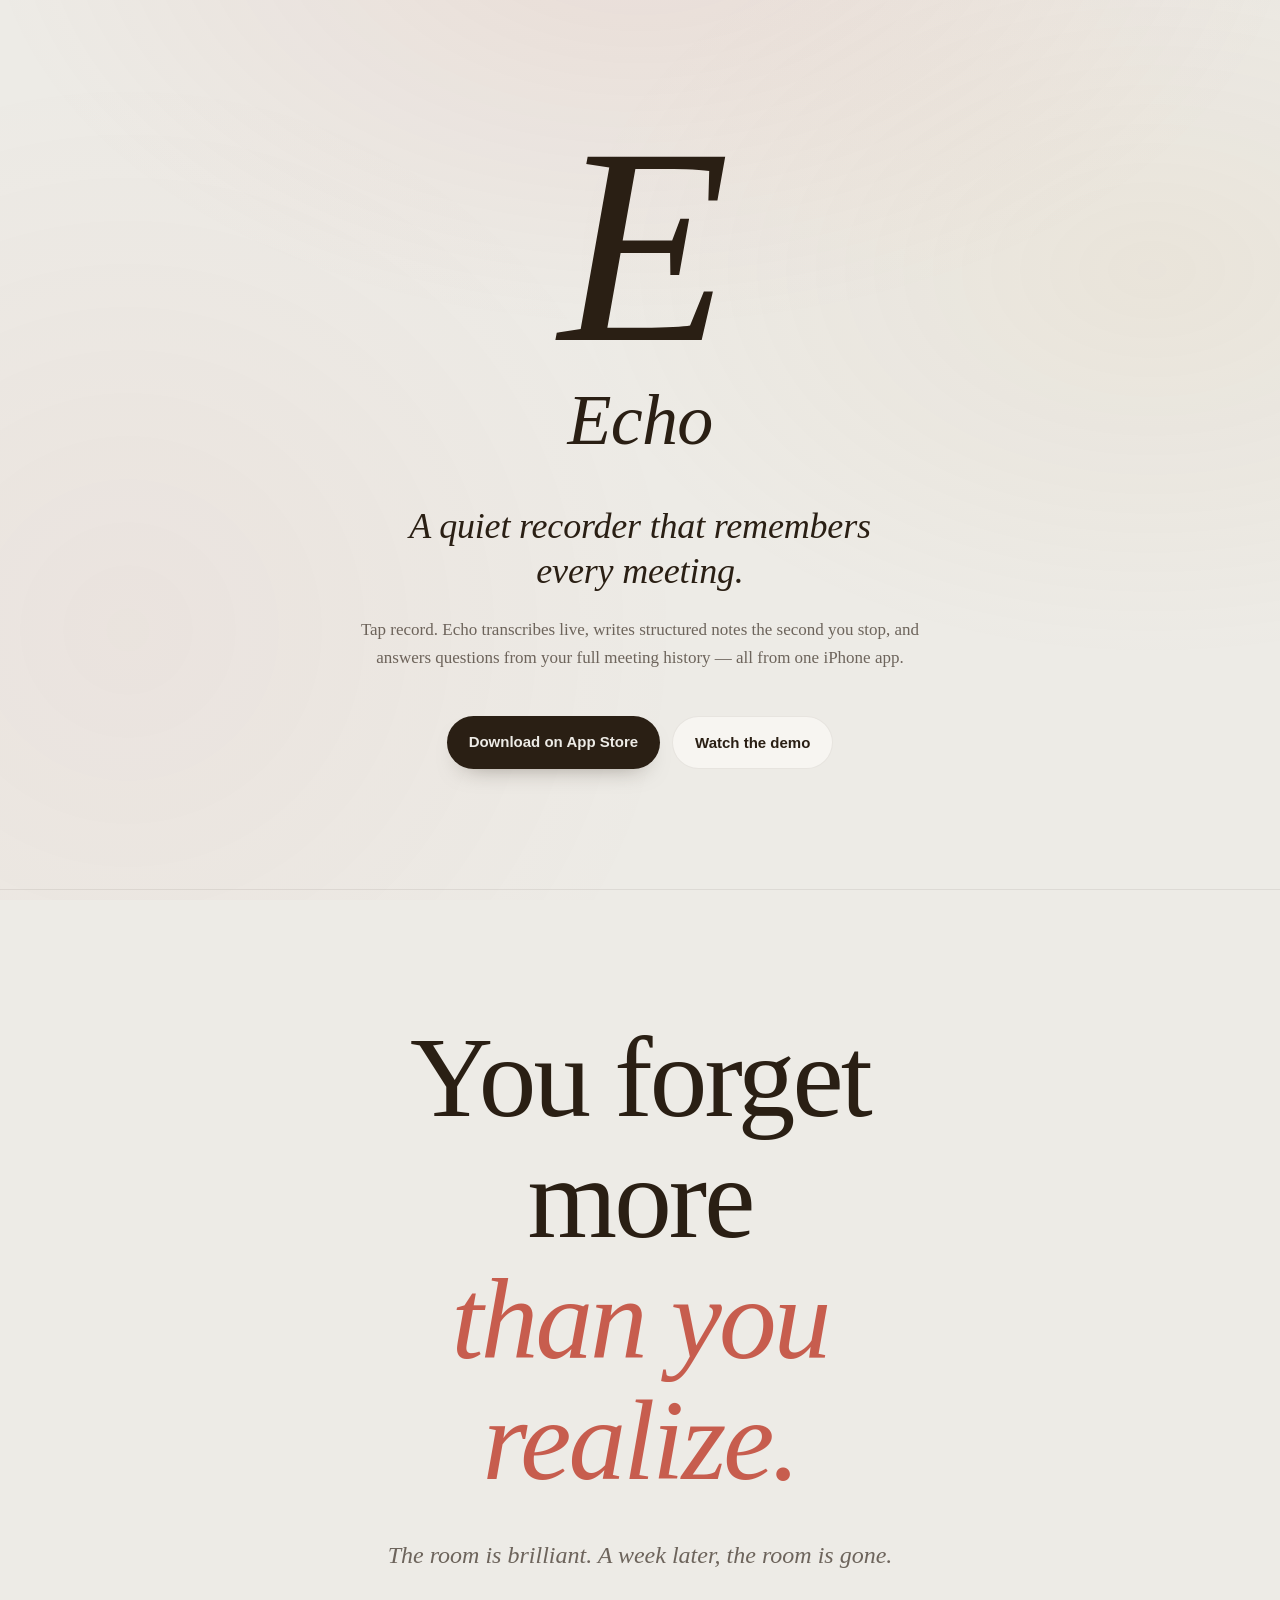
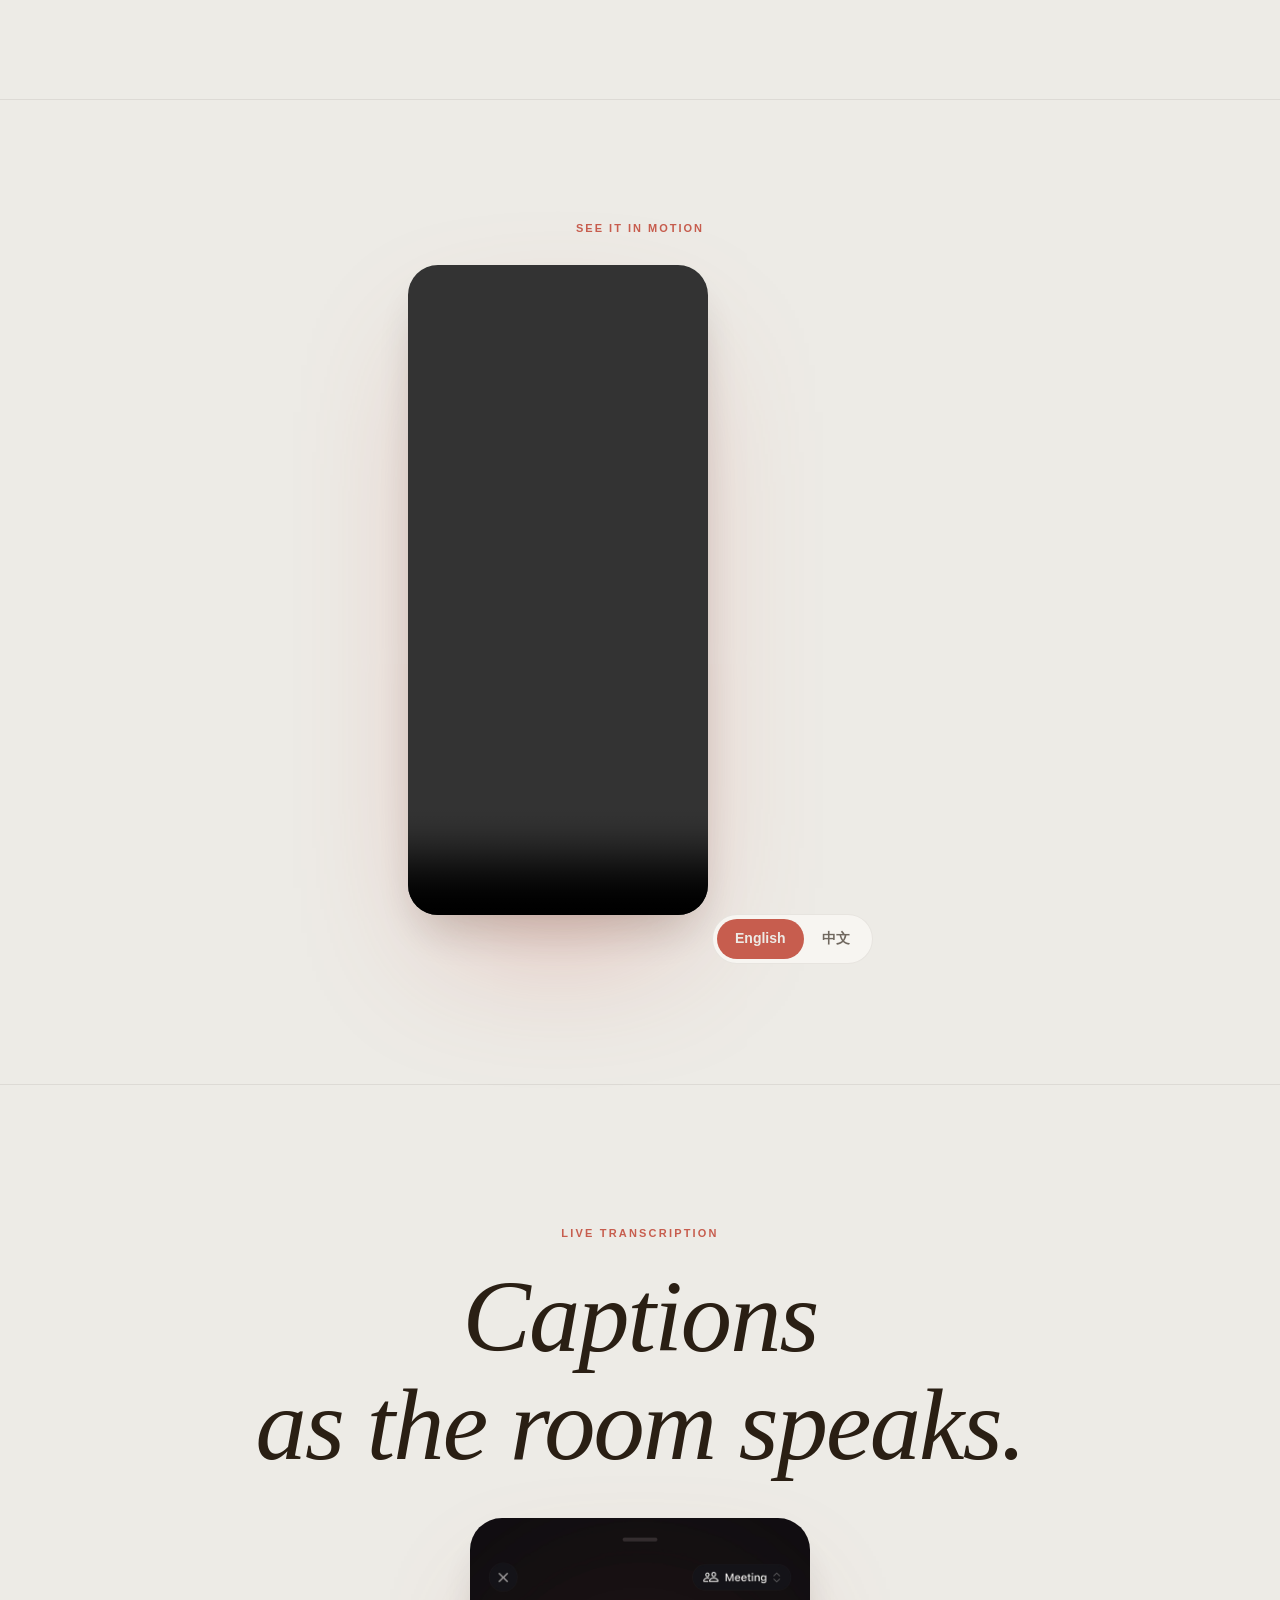
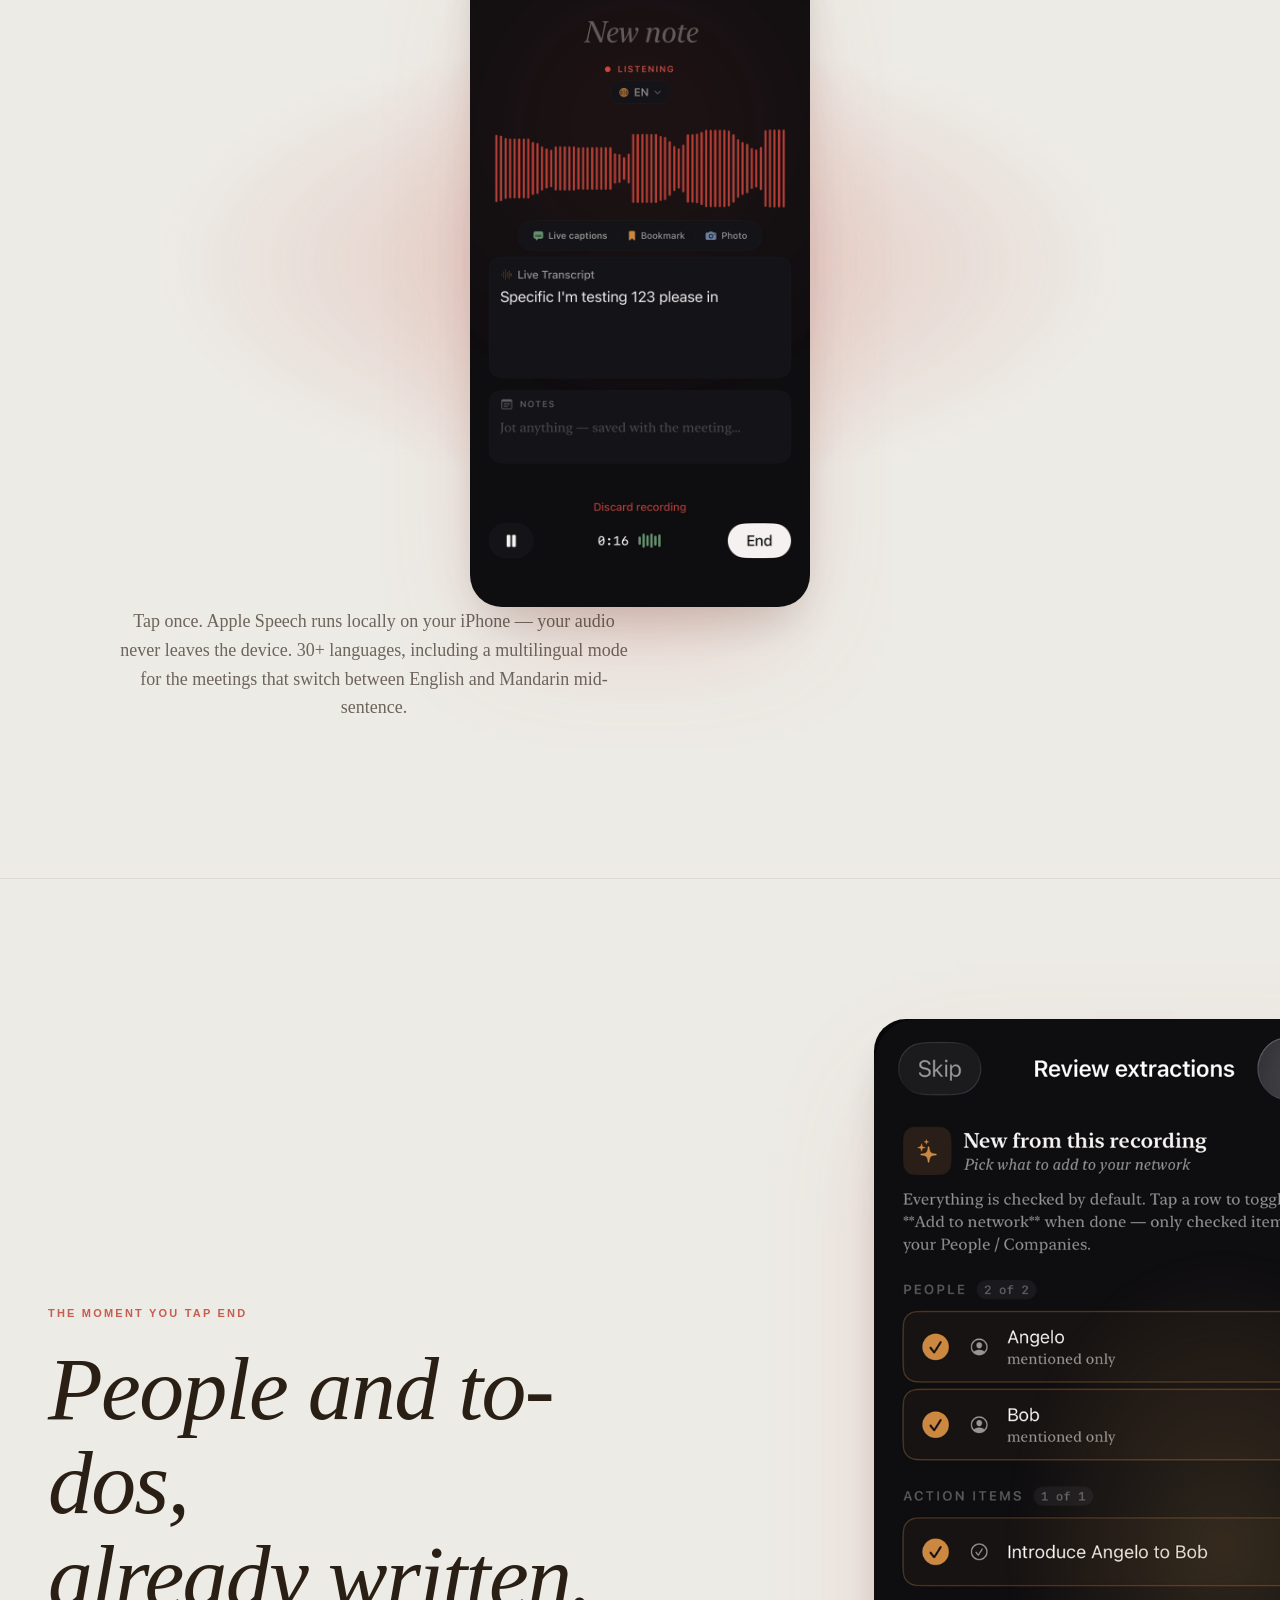
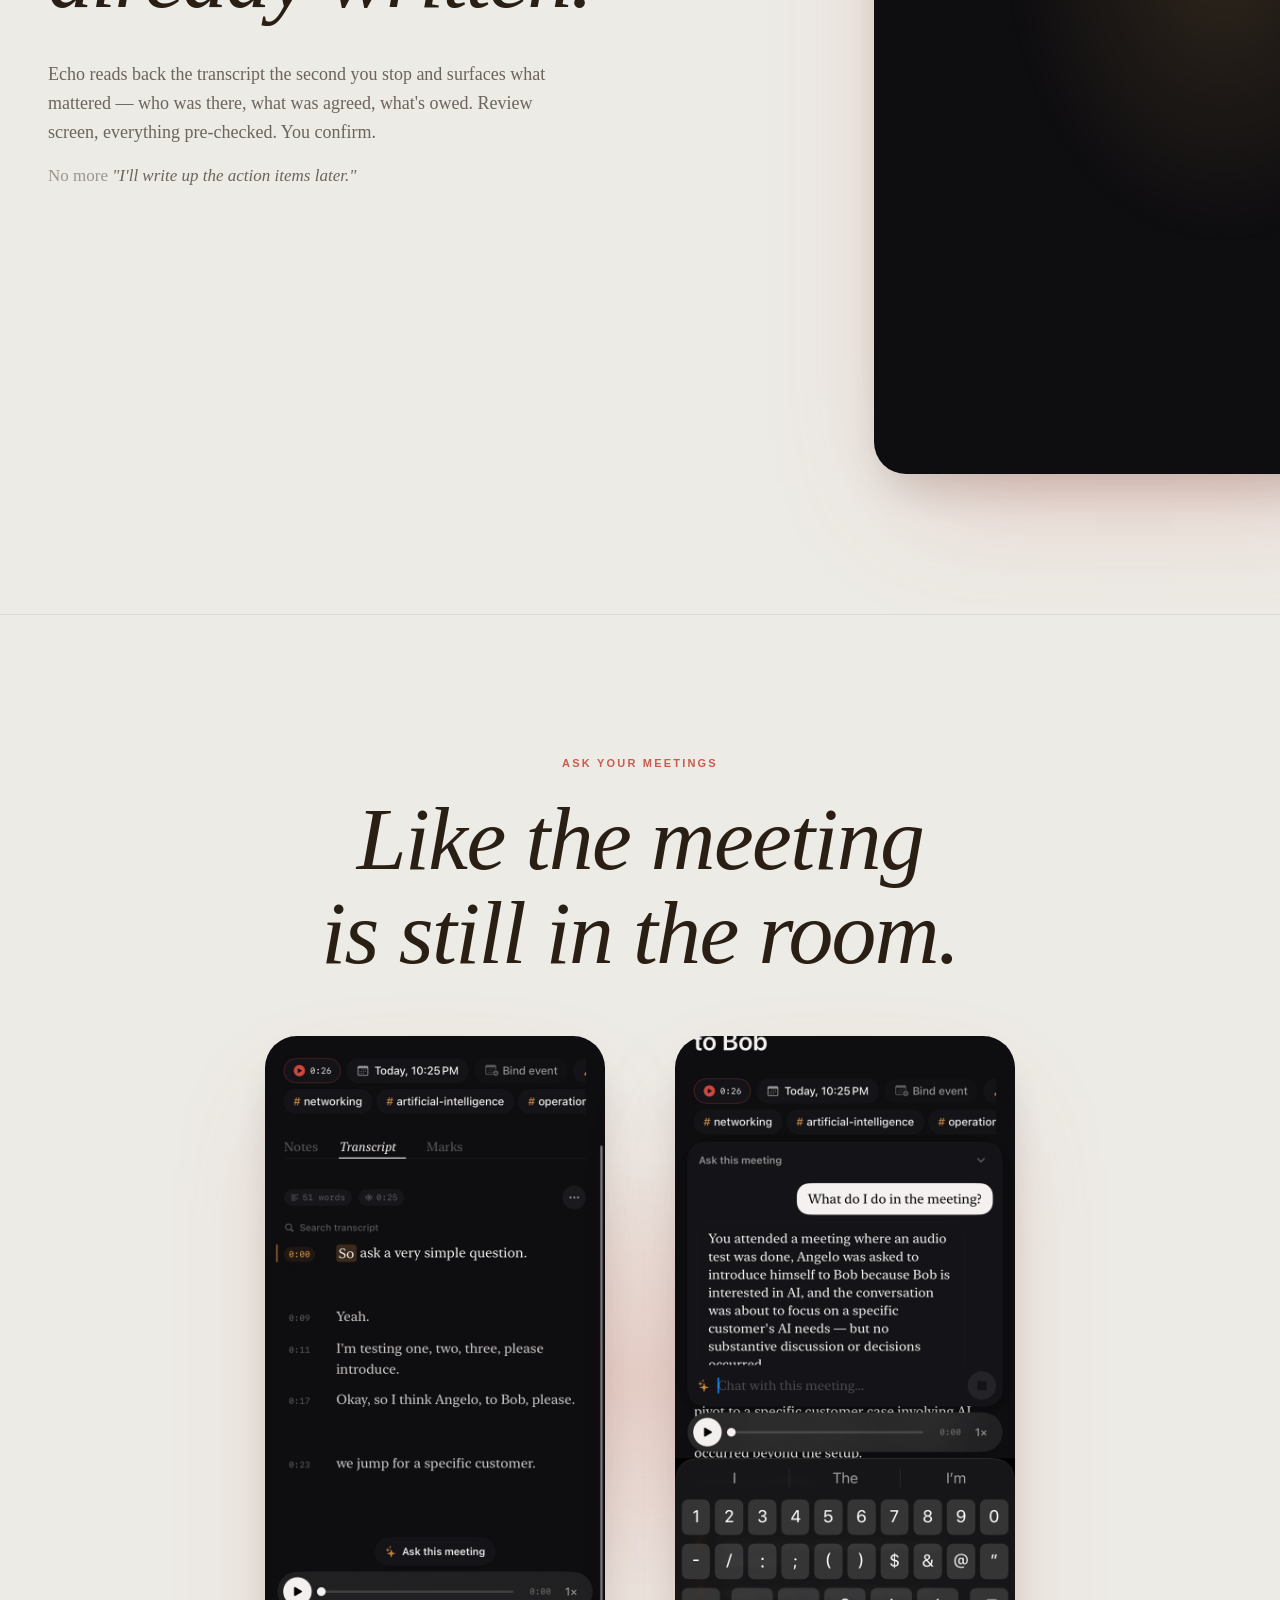
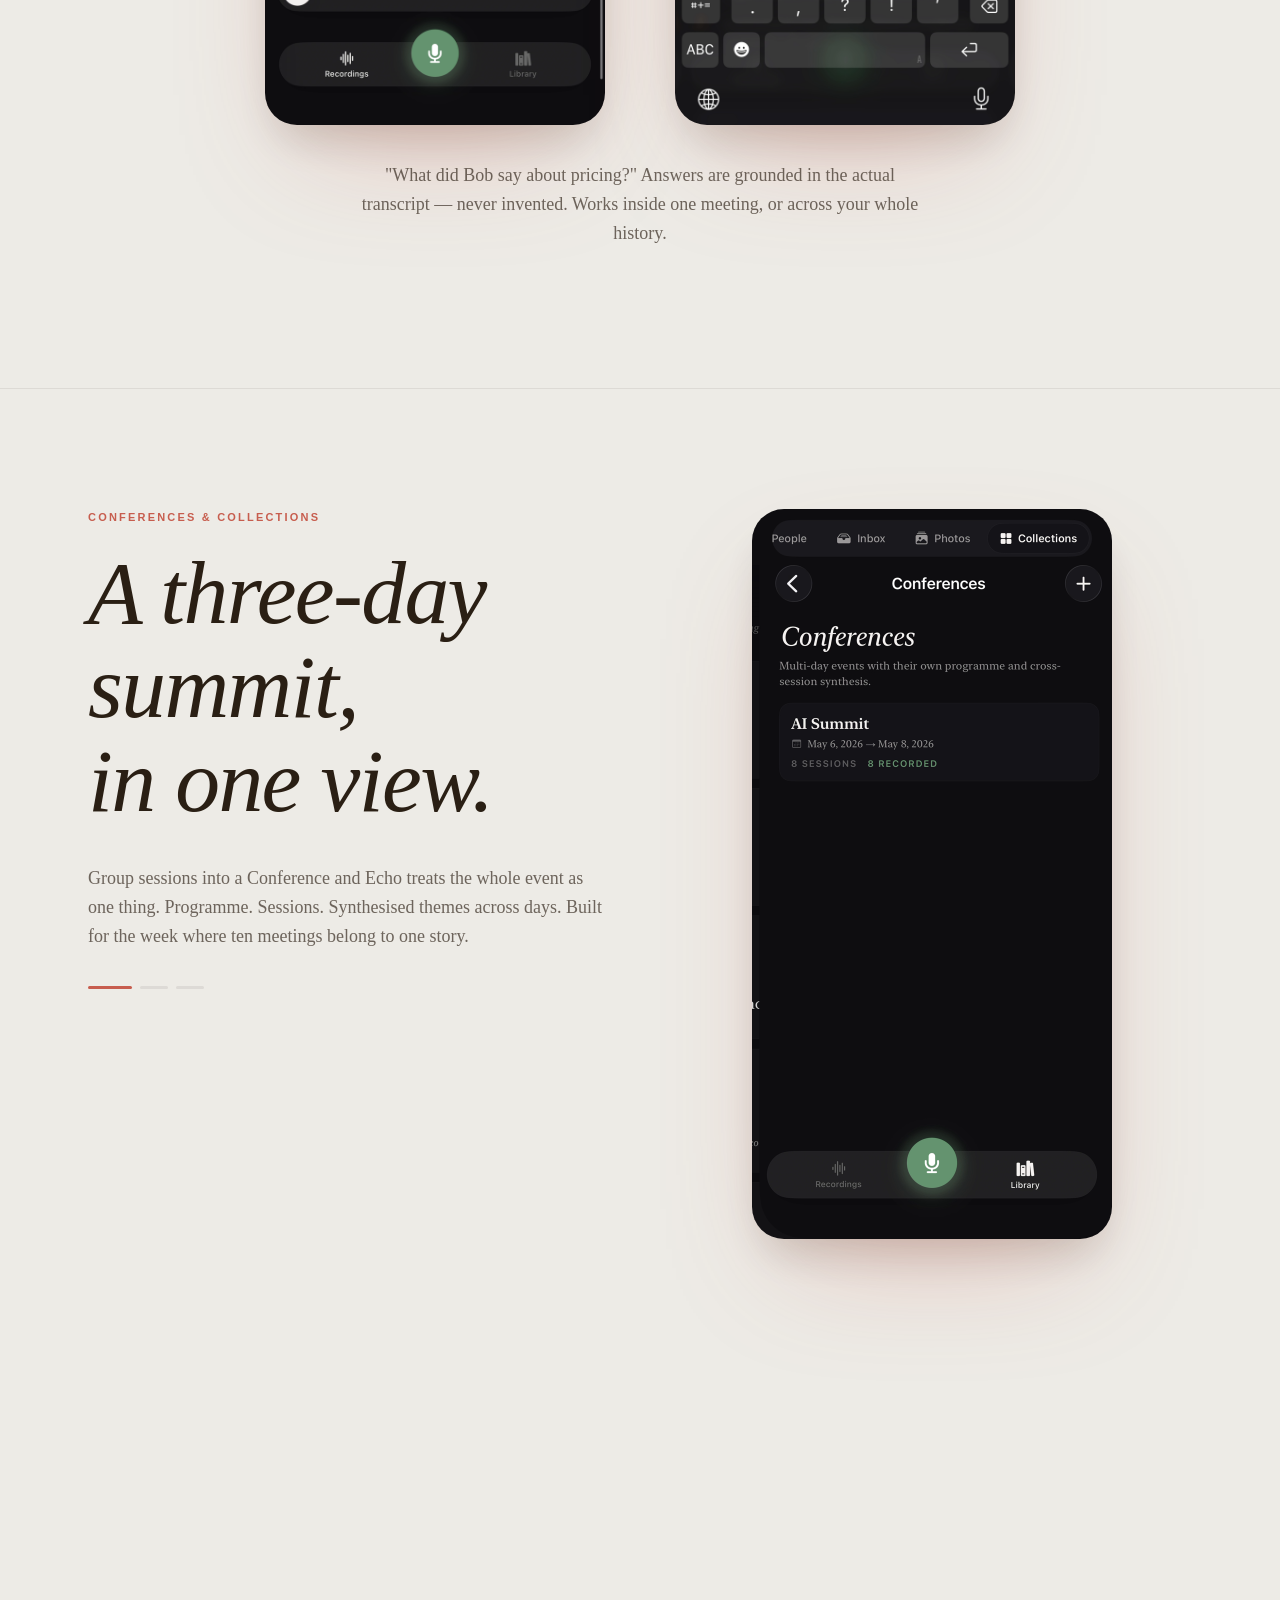
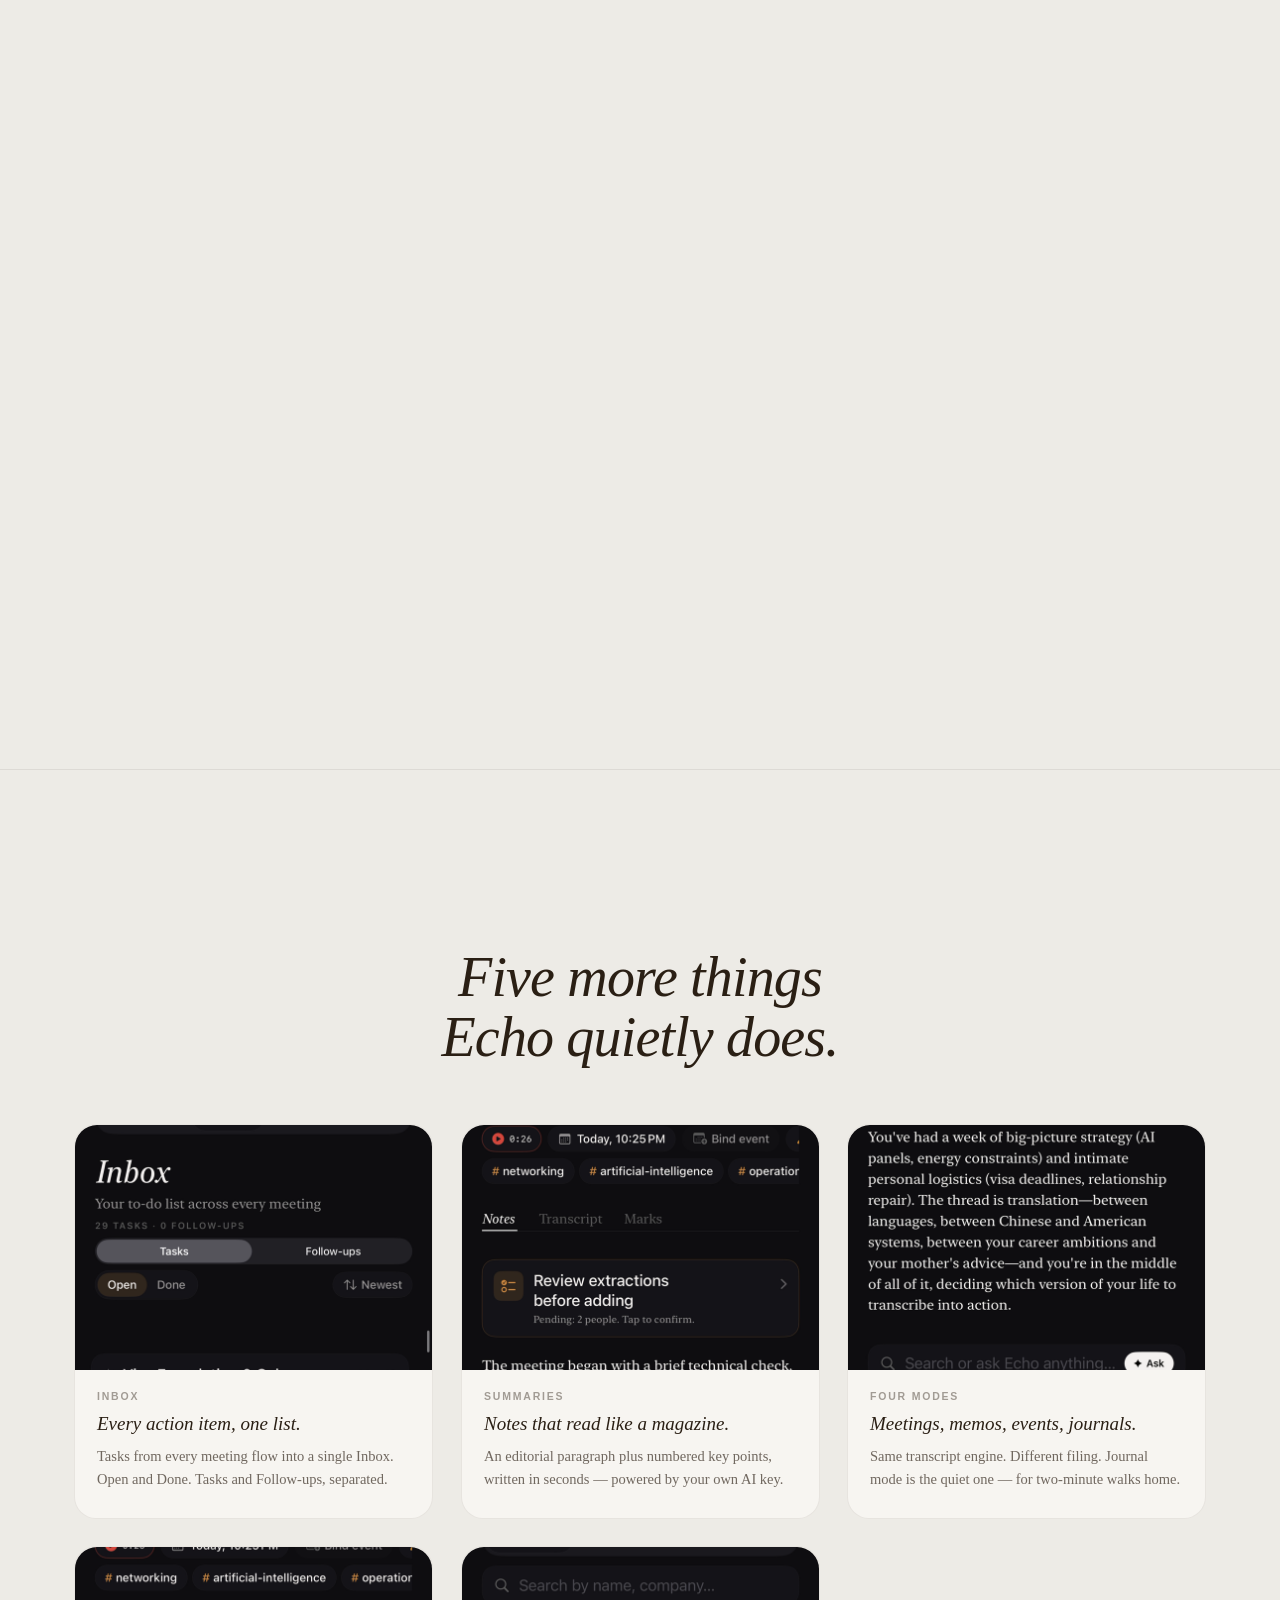
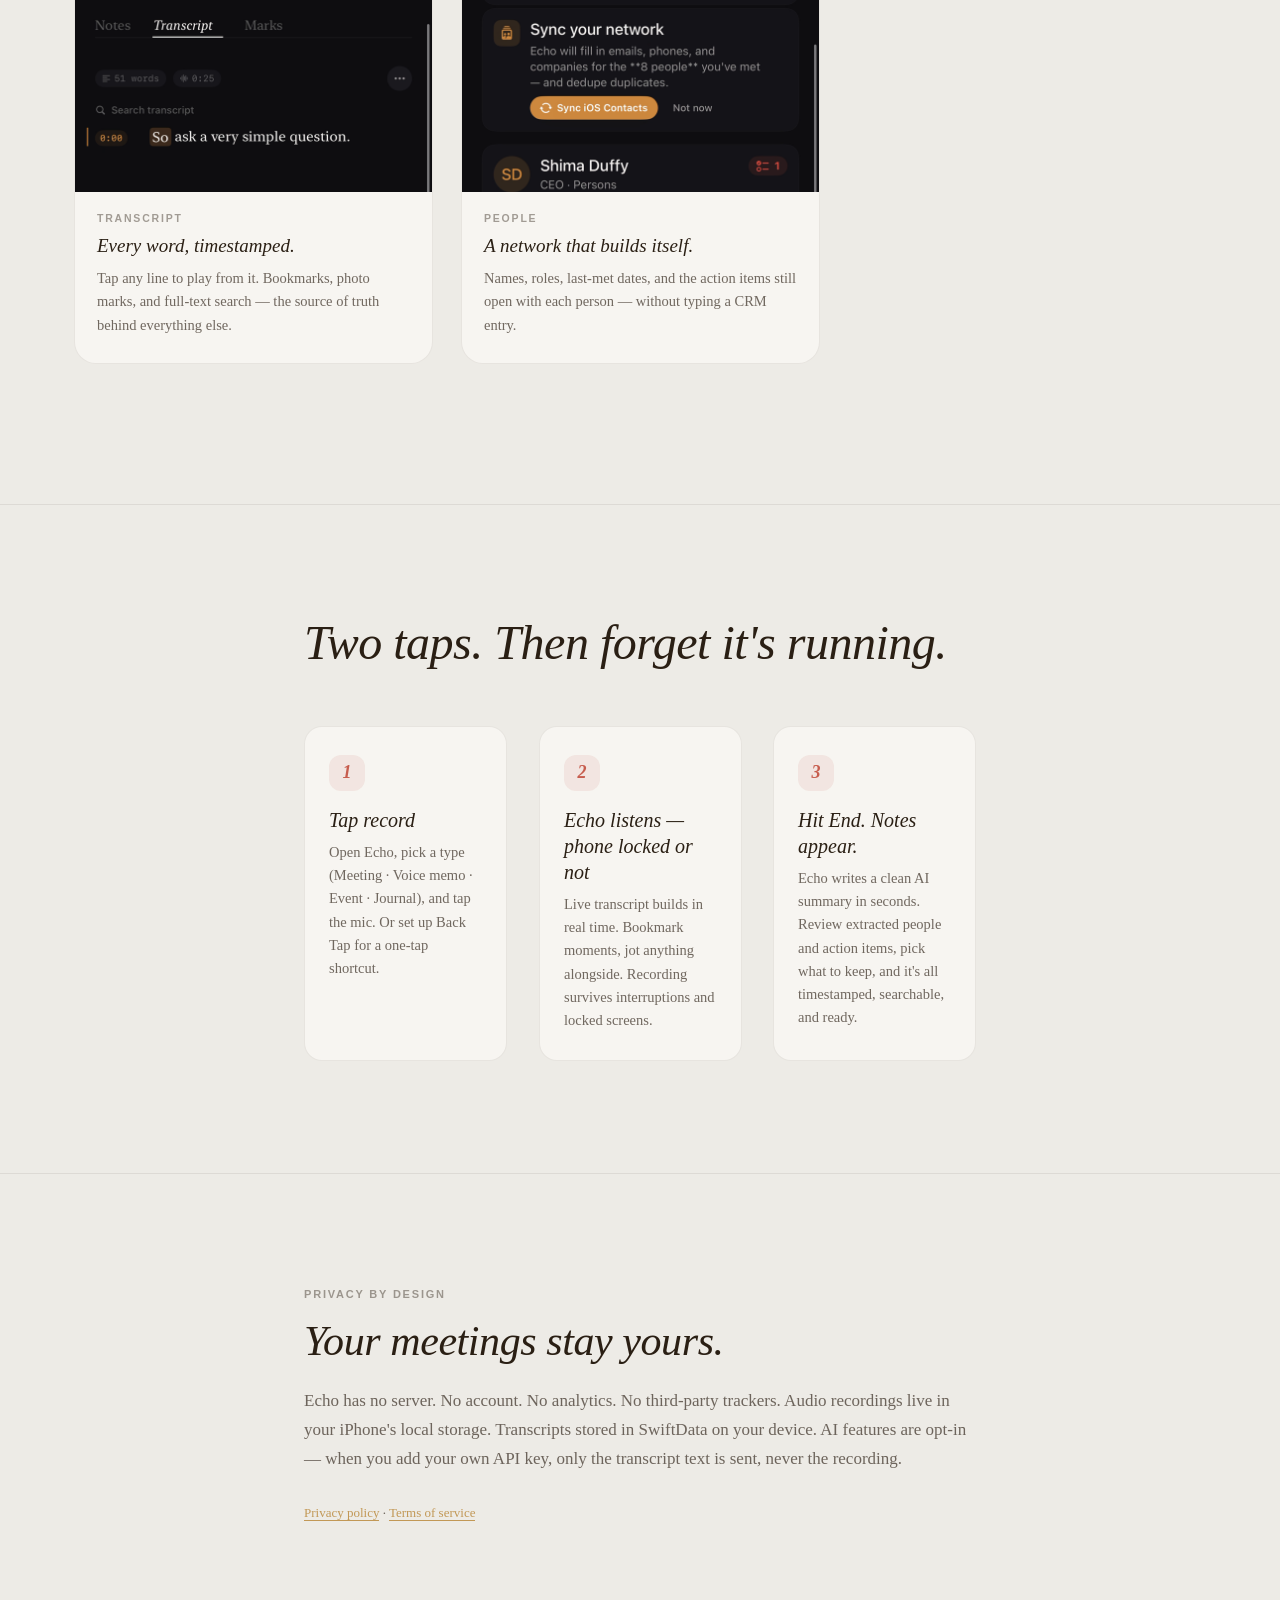
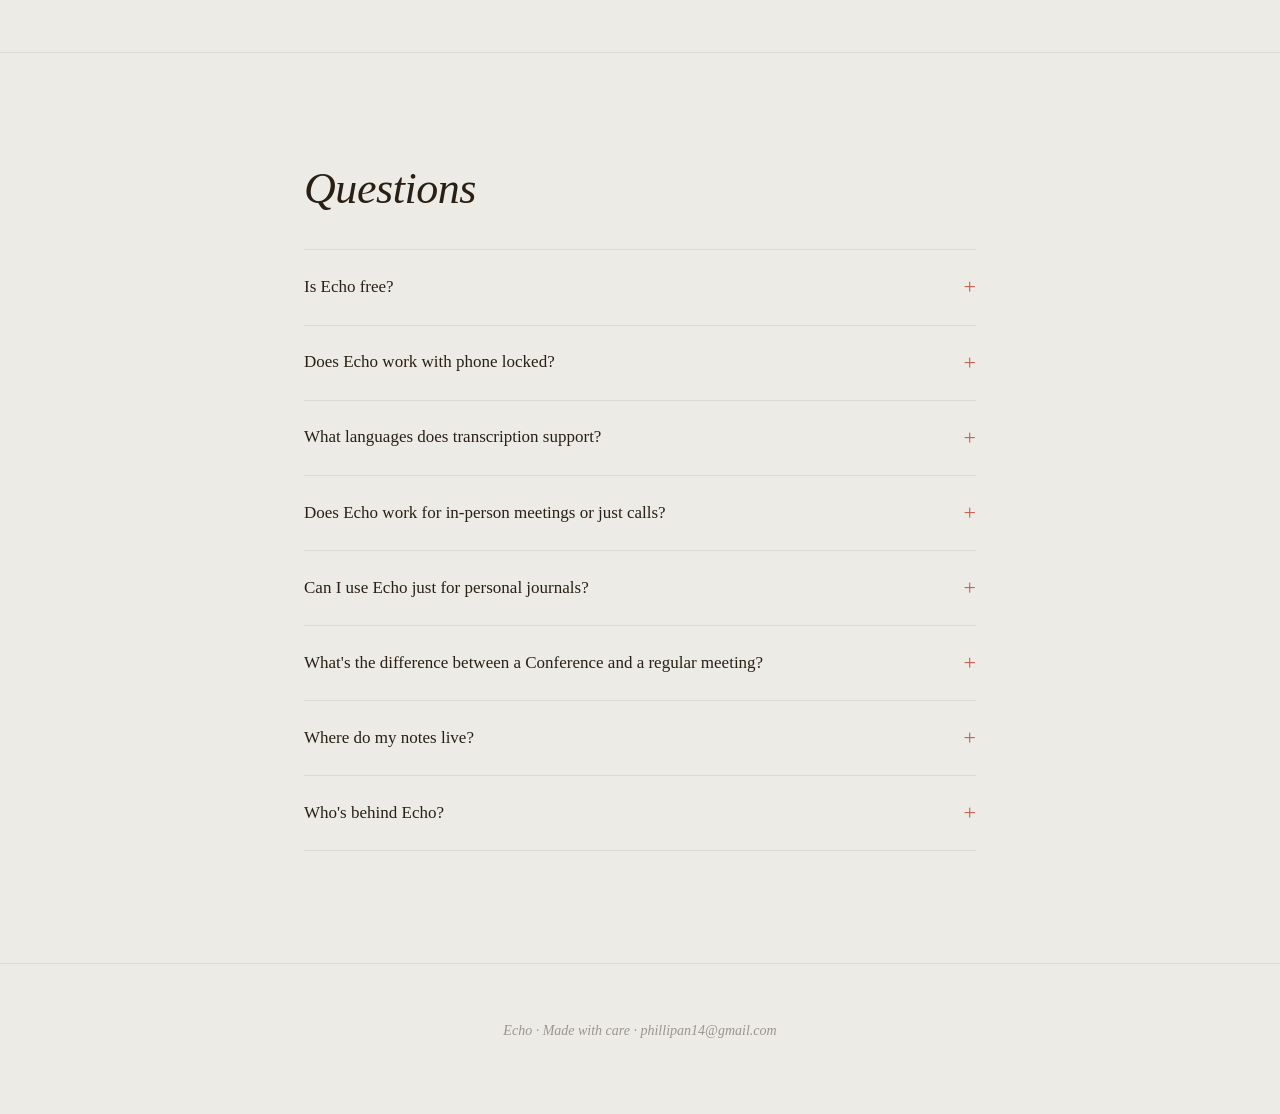
==== docs/index.html @ 791c4864 "v2 cinematic redesign: cut to 4 hero stages with varied layouts + mosaic of 5 The v1 nine-sticky-pho" ====
<!DOCTYPE html>
<html lang="en">
<head>
    <meta charset="UTF-8">
    <meta name="viewport" content="width=device-width, initial-scale=1.0, viewport-fit=cover">
    <title>Echo — A quiet recorder that remembers every meeting.</title>
    <meta name="description" content="Tap record. Echo transcribes live in 30+ languages, extracts people and action items, and answers questions from your full meeting history — all on your iPhone.">
    <link rel="canonical" href="https://phillipan14.github.io/echo-site/">

    <meta property="og:type" content="website">
    <meta property="og:url" content="https://phillipan14.github.io/echo-site/">
    <meta property="og:title" content="Echo — A quiet recorder that remembers every meeting.">
    <meta property="og:description" content="Live transcription, AI summaries, action items, conference collections, and chat-with-your-meetings — all on-device, on iPhone.">
    <meta property="og:image" content="https://phillipan14.github.io/echo-site/shots/dashboard.png">
    <meta name="twitter:card" content="summary_large_image">
    <meta name="twitter:title" content="Echo — A quiet recorder that remembers every meeting.">
    <meta name="twitter:description" content="Live transcription, AI summaries, action items, and chat-with-your-meetings — on iPhone.">
    <meta name="twitter:image" content="https://phillipan14.github.io/echo-site/shots/dashboard.png">

    <link rel="stylesheet" href="style.css">
</head>
<body>
    <main class="hero">
        <div class="container">
            <div class="hero-inner">
                <div class="echo-mark reveal">E</div>
                <h1 class="wordmark reveal reveal-delay-1">Echo</h1>
                <p class="tagline reveal reveal-delay-2">A quiet recorder that remembers<br>every meeting.</p>
                <p class="subtitle reveal reveal-delay-3">Tap record. Echo transcribes live, writes structured notes the second you stop, and answers questions from your full meeting history — all from one iPhone app.</p>
                <div class="cta-row reveal reveal-delay-4">
                    <a href="https://apps.apple.com/app/id6766643542" class="cta-primary">Download on App Store</a>
                    <a href="#demo" class="cta-secondary">Watch the demo</a>
                </div>
            </div>
        </div>
    </main>

    <section class="moments">
        <div class="container">
            <p class="moments-line reveal">You forget more<br><em>than you realize.</em></p>
            <p class="moments-sub reveal reveal-delay-2">The room is brilliant. A week later, the room is gone.</p>
        </div>
    </section>

    <section id="demo" class="demo-section">
        <div class="container">
            <div class="demo-eyebrow reveal">SEE IT IN MOTION</div>
            <div class="demo-frame reveal reveal-delay-1">
                <video id="demo-video" class="demo-video" controls preload="metadata" playsinline>
                    <source src="demo-en.mp4" type="video/mp4">
                </video>
            </div>
            <div class="demo-lang reveal reveal-delay-2" role="group" aria-label="Video language">
                <button type="button" aria-pressed="true" data-src="demo-en.mp4">English</button>
                <button type="button" aria-pressed="false" data-src="demo-zh.mp4">中文</button>
            </div>
        </div>
    </section>

    <!-- HERO FEATURE 1 — LIVE TRANSCRIPTION (center-anchored, oversized headline above) -->
    <section class="stage stage-center">
        <div class="stage-inner">
            <div class="stage-eyebrow reveal">LIVE TRANSCRIPTION</div>
            <h2 class="stage-headline stage-headline-xl reveal reveal-delay-1">Captions<br>as the room speaks.</h2>
            <div class="stage-phone stage-phone-halo reveal reveal-delay-2">
                <img src="shots/listening.png" alt="Echo's listening screen showing a live transcript and waveform.">
            </div>
            <p class="stage-body reveal reveal-delay-3">Tap once. Apple Speech runs locally on your iPhone — your audio never leaves the device. 30+ languages, including a multilingual mode for the meetings that switch between English and Mandarin mid-sentence.</p>
        </div>
    </section>

    <!-- HERO FEATURE 2 — EXTRACT (full-bleed, phone clipped on the right) -->
    <section class="stage stage-bleed">
        <div class="stage-bleed-grid">
            <div class="stage-bleed-text">
                <div class="stage-eyebrow reveal">THE MOMENT YOU TAP END</div>
                <h2 class="stage-headline reveal reveal-delay-1">People and to-dos,<br>already written.</h2>
                <p class="stage-body reveal reveal-delay-2">Echo reads back the transcript the second you stop and surfaces what mattered — who was there, what was agreed, what's owed. Review screen, everything pre-checked. You confirm.</p>
                <p class="stage-aside reveal reveal-delay-3">No more <em>"I'll write up the action items later."</em></p>
            </div>
            <div class="stage-bleed-shot reveal reveal-delay-2">
                <img src="shots/extractions.png" alt="Review extractions screen with detected people and action items ready to add.">
            </div>
        </div>
    </section>

    <!-- HERO FEATURE 3 — ASK (twin phones) -->
    <section class="stage stage-twin">
        <div class="stage-inner">
            <div class="stage-eyebrow stage-eyebrow-centered reveal">ASK YOUR MEETINGS</div>
            <h2 class="stage-headline stage-headline-centered reveal reveal-delay-1">Like the meeting<br>is still in the room.</h2>
            <div class="twin-shots">
                <div class="twin-shot twin-shot-a reveal reveal-delay-2">
                    <img src="shots/transcript.png" alt="A meeting transcript with timestamped lines, and an Ask this meeting prompt at the bottom.">
                </div>
                <div class="twin-shot twin-shot-b reveal reveal-delay-3">
                    <img src="shots/ai-answer.png" alt="Echo answering a question about the meeting, grounded in the transcript.">
                </div>
            </div>
            <p class="stage-body stage-body-centered reveal reveal-delay-3">"What did Bob say about pricing?" Answers are grounded in the actual transcript — never invented. Works inside one meeting, or across your whole history.</p>
        </div>
    </section>

    <!-- HERO FEATURE 4 — CONFERENCES (scroll-scrubbed cross-fade) -->
    <section class="stage stage-scrub" id="scrub-stage">
        <div class="scrub-container">
            <div class="scrub-text">
                <div class="stage-eyebrow reveal">CONFERENCES &amp; COLLECTIONS</div>
                <h2 class="stage-headline reveal reveal-delay-1">A three-day summit,<br>in one view.</h2>
                <p class="stage-body reveal reveal-delay-2">Group sessions into a Conference and Echo treats the whole event as one thing. Programme. Sessions. Synthesised themes across days. Built for the week where ten meetings belong to one story.</p>
                <div class="scrub-dots" aria-hidden="true">
                    <span class="scrub-dot is-active" data-i="0"></span>
                    <span class="scrub-dot" data-i="1"></span>
                    <span class="scrub-dot" data-i="2"></span>
                </div>
            </div>
            <div class="scrub-phone-wrap">
                <div class="scrub-phone">
                    <img class="scrub-img is-active" data-i="0" src="shots/conferences.png" alt="Conferences list view with multi-day events.">
                    <img class="scrub-img" data-i="1" src="shots/conference-detail.png" alt="Conference detail page with sessions and synthesis.">
                    <img class="scrub-img" data-i="2" src="shots/summary.png" alt="Synthesised cross-session themes and key points.">
                </div>
            </div>
        </div>
    </section>

    <!-- MOSAIC — the quieter parts -->
    <section class="mosaic">
        <div class="container container-wide">
            <div class="mosaic-head">
                <div class="stage-eyebrow reveal">THE QUIETER PARTS</div>
                <h2 class="mosaic-h2 reveal reveal-delay-1">Five more things<br>Echo quietly does.</h2>
            </div>
            <div class="mosaic-grid">
                <div class="tile reveal">
                    <div class="tile-thumb"><img src="shots/inbox.png" alt="Echo Inbox — every action item, one list."></div>
                    <div class="tile-eyebrow">INBOX</div>
                    <h3 class="tile-title">Every action item, one list.</h3>
                    <p class="tile-body">Tasks from every meeting flow into a single Inbox. Open and Done. Tasks and Follow-ups, separated.</p>
                </div>
                <div class="tile reveal reveal-delay-1">
                    <div class="tile-thumb"><img src="shots/summary.png" alt="An editorial AI-written meeting summary."></div>
                    <div class="tile-eyebrow">SUMMARIES</div>
                    <h3 class="tile-title">Notes that read like a magazine.</h3>
                    <p class="tile-body">An editorial paragraph plus numbered key points, written in seconds — powered by your own AI key.</p>
                </div>
                <div class="tile reveal reveal-delay-2">
                    <div class="tile-thumb"><img src="shots/journals.png" alt="Recording type chooser — Meeting, Voice memo, Event, Journal."></div>
                    <div class="tile-eyebrow">FOUR MODES</div>
                    <h3 class="tile-title">Meetings, memos, events, journals.</h3>
                    <p class="tile-body">Same transcript engine. Different filing. Journal mode is the quiet one — for two-minute walks home.</p>
                </div>
                <div class="tile reveal">
                    <div class="tile-thumb"><img src="shots/transcript.png" alt="Timestamped transcript with playback markers."></div>
                    <div class="tile-eyebrow">TRANSCRIPT</div>
                    <h3 class="tile-title">Every word, timestamped.</h3>
                    <p class="tile-body">Tap any line to play from it. Bookmarks, photo marks, and full-text search — the source of truth behind everything else.</p>
                </div>
                <div class="tile reveal reveal-delay-1">
                    <div class="tile-thumb"><img src="shots/people.png" alt="Echo's People view — a network that builds itself."></div>
                    <div class="tile-eyebrow">PEOPLE</div>
                    <h3 class="tile-title">A network that builds itself.</h3>
                    <p class="tile-body">Names, roles, last-met dates, and the action items still open with each person — without typing a CRM entry.</p>
                </div>
            </div>
        </div>
    </section>

    <section class="how">
        <div class="container">
            <h2 class="reveal">Two taps. Then forget it's running.</h2>
            <div class="how-steps">
                <div class="how-step reveal">
                    <div class="how-num">1</div>
                    <h3>Tap record</h3>
                    <p>Open Echo, pick a type (Meeting · Voice memo · Event · Journal), and tap the mic. Or set up Back Tap for a one-tap shortcut.</p>
                </div>
                <div class="how-step reveal reveal-delay-1">
                    <div class="how-num">2</div>
                    <h3>Echo listens — phone locked or not</h3>
                    <p>Live transcript builds in real time. Bookmark moments, jot anything alongside. Recording survives interruptions and locked screens.</p>
                </div>
                <div class="how-step reveal reveal-delay-2">
                    <div class="how-num">3</div>
                    <h3>Hit End. Notes appear.</h3>
                    <p>Echo writes a clean AI summary in seconds. Review extracted people and action items, pick what to keep, and it's all timestamped, searchable, and ready.</p>
                </div>
            </div>
        </div>
    </section>

    <section class="privacy">
        <div class="container">
            <div class="feature-eyebrow reveal">PRIVACY BY DESIGN</div>
            <h2 class="reveal reveal-delay-1">Your meetings stay yours.</h2>
            <p class="reveal reveal-delay-2">Echo has no server. No account. No analytics. No third-party trackers. Audio recordings live in your iPhone's local storage. Transcripts stored in SwiftData on your device. AI features are opt-in — when you add your own API key, only the transcript text is sent, never the recording.</p>
            <p class="aside reveal reveal-delay-3"><a href="privacy.html">Privacy policy</a> · <a href="terms.html">Terms of service</a></p>
        </div>
    </section>

    <section class="faq">
        <div class="container">
            <h2 class="reveal">Questions</h2>
            <details>
                <summary>Is Echo free?</summary>
                <p>The app itself is free. AI features (summaries, the Ask-this-meeting chat) use your own API key from Claude or DeepSeek — you pay them directly, typically pennies per meeting. No subscription to Echo.</p>
            </details>
            <details>
                <summary>Does Echo work with phone locked?</summary>
                <p>Yes. Echo keeps transcribing even when you lock your phone or switch to another app. The recording survives interruptions like phone calls.</p>
            </details>
            <details>
                <summary>What languages does transcription support?</summary>
                <p>30+ languages via Apple Speech, on-device. Multilingual mode is built for code-switching speakers (e.g. an English-Mandarin meeting transcribes both languages in one pass).</p>
            </details>
            <details>
                <summary>Does Echo work for in-person meetings or just calls?</summary>
                <p>Both. Echo uses your iPhone's microphone, so it captures any audio your phone can hear — in-person rooms, Zoom on speaker, AirPods, etc.</p>
            </details>
            <details>
                <summary>Can I use Echo just for personal journals?</summary>
                <p>Yes. Journal is one of four recording modes and skips the people/action-item extraction by default. Speak; Echo transcribes; the entry files itself with a date and lives alongside your meetings (but private).</p>
            </details>
            <details>
                <summary>What's the difference between a Conference and a regular meeting?</summary>
                <p>Conferences are Collections — multi-day, date-bounded groupings of related recordings. You get one synthesised page across all the sessions: themes, decisions, follow-ups owed. Useful for summits, off-sites, or any week where ten meetings belong to one story.</p>
            </details>
            <details>
                <summary>Where do my notes live?</summary>
                <p>On your iPhone, in SwiftData. iCloud Backup catches them like any iPhone app. No server, no account — your meetings never leave your device unless you choose to send the transcript text to an AI provider for summary.</p>
            </details>
            <details>
                <summary>Who's behind Echo?</summary>
                <p>One person — Phillip An, a Schwarzman Scholar at Tsinghua University. Built solo because every meeting in Beijing was a translation problem with no good memory tool to match.</p>
            </details>
        </div>
    </section>

    <footer>
        <div class="container">
            <p>Echo · Made with care · <a href="mailto:phillipan14@gmail.com">phillipan14@gmail.com</a></p>
        </div>
    </footer>

    <script>
        (function() {
            var reduced = window.matchMedia('(prefers-reduced-motion: reduce)').matches;

            // Demo language toggle (always on)
            var video = document.getElementById('demo-video');
            var langButtons = document.querySelectorAll('.demo-lang button');
            langButtons.forEach(function(btn) {
                btn.addEventListener('click', function() {
                    langButtons.forEach(function(b) { b.setAttribute('aria-pressed', b === btn ? 'true' : 'false'); });
                    var wasPlaying = !video.paused;
                    video.src = btn.dataset.src;
                    video.load();
                    if (wasPlaying) video.play();
                });
            });

            if (reduced) {
                document.querySelectorAll('.reveal').forEach(function(el) { el.classList.add('in-view'); });
                return;
            }

            // Reveal-on-scroll
            if ('IntersectionObserver' in window) {
                var io = new IntersectionObserver(function(entries) {
                    entries.forEach(function(entry) {
                        if (entry.isIntersecting) {
                            entry.target.classList.add('in-view');
                            io.unobserve(entry.target);
                        }
                    });
                }, { threshold: 0.14, rootMargin: '0px 0px -8% 0px' });
                document.querySelectorAll('.reveal').forEach(function(el) { io.observe(el); });
            } else {
                document.querySelectorAll('.reveal').forEach(function(el) { el.classList.add('in-view'); });
            }

            // Hero parallax (desktop only, gentle)
            var hero = document.querySelector('.hero-inner');
            var isMobile = window.matchMedia('(max-width: 720px)').matches;
            if (hero && !isMobile) {
                var ticking = false;
                window.addEventListener('scroll', function() {
                    if (ticking) return;
                    ticking = true;
                    window.requestAnimationFrame(function() {
                        var y = window.scrollY || window.pageYOffset;
                        var vh = window.innerHeight;
                        if (y < vh * 1.2) {
                            hero.style.transform = 'translate3d(0,' + (y * 0.28) + 'px,0)';
                            hero.style.opacity = Math.max(0, 1 - (y / (vh * 0.85))).toFixed(3);
                        }
                        ticking = false;
                    });
                }, { passive: true });
            }

            // Conferences scroll-scrub: cross-fade through 3 images as the section traverses the viewport
            var scrub = document.getElementById('scrub-stage');
            if (scrub) {
                var imgs = scrub.querySelectorAll('.scrub-img');
                var dots = scrub.querySelectorAll('.scrub-dot');
                var lastActive = -1;
                var scrubTicking = false;
                var updateScrub = function() {
                    if (scrubTicking) return;
                    scrubTicking = true;
                    window.requestAnimationFrame(function() {
                        var rect = scrub.getBoundingClientRect();
                        var vh = window.innerHeight;
                        // progress = 0 when section top hits viewport bottom, 1 when section bottom hits viewport top
                        var total = rect.height + vh;
                        var p = (vh - rect.top) / total;
                        p = Math.max(0, Math.min(1, p));
                        // Map 0.15..0.85 of progress across 3 panels (give pad at start/end)
                        var t = (p - 0.15) / 0.7;
                        t = Math.max(0, Math.min(0.999, t));
                        var idx = Math.floor(t * 3);
                        if (idx !== lastActive) {
                            imgs.forEach(function(im, i) { im.classList.toggle('is-active', i === idx); });
                            dots.forEach(function(d, i) { d.classList.toggle('is-active', i === idx); });
                            lastActive = idx;
                        }
                        scrubTicking = false;
                    });
                };
                window.addEventListener('scroll', updateScrub, { passive: true });
                window.addEventListener('resize', updateScrub);
                updateScrub();
            }
        })();
    </script>
</body>
</html>
---- docs/style.css ----
:root {
    --cream: #EDEBE6;
    --surface: #F7F5F1;
    --warm-ink: #2A1F14;
    --warm-ink-soft: rgba(42, 31, 20, 0.66);
    --warm-ink-faint: rgba(42, 31, 20, 0.42);
    --terracotta: #C75D4E;
    --accent-warm: #C29856;
    --hairline: rgba(42, 31, 20, 0.08);
    --ease-expo: cubic-bezier(0.16, 1, 0.3, 1);
}

* {
    box-sizing: border-box;
    margin: 0;
    padding: 0;
}

html {
    -webkit-text-size-adjust: 100%;
    text-rendering: optimizeLegibility;
    -webkit-font-smoothing: antialiased;
    -moz-osx-font-smoothing: grayscale;
    scroll-behavior: smooth;
}

body {
    font-family: 'New York', 'Georgia', serif;
    background: var(--cream);
    color: var(--warm-ink);
    line-height: 1.55;
    overflow-x: hidden;
}

/* Atmospheric body wash */
body::before {
    content: "";
    position: fixed;
    inset: 0;
    background:
        radial-gradient(1100px 700px at 50% -10%, rgba(199, 93, 78, 0.10), transparent 60%),
        radial-gradient(900px 600px at 90% 30%, rgba(194, 152, 86, 0.08), transparent 65%),
        radial-gradient(800px 800px at 10% 70%, rgba(199, 93, 78, 0.05), transparent 70%);
    pointer-events: none;
    z-index: 0;
}

main, section, footer {
    position: relative;
    z-index: 1;
}

.container {
    max-width: 720px;
    margin: 0 auto;
    padding: 0 24px;
}

.container-wide {
    max-width: 1180px;
}

/* Reveal-on-scroll — slower, more deliberate */
.reveal {
    opacity: 0;
    transform: translateY(22px);
    transition: opacity 900ms var(--ease-expo), transform 900ms var(--ease-expo);
    will-change: opacity, transform;
}
.reveal.in-view {
    opacity: 1;
    transform: translateY(0);
}
.reveal-delay-1 { transition-delay: 120ms; }
.reveal-delay-2 { transition-delay: 240ms; }
.reveal-delay-3 { transition-delay: 360ms; }
.reveal-delay-4 { transition-delay: 480ms; }

/* ───────────── HERO ───────────── */
.hero {
    padding: 120px 0 120px;
    text-align: center;
    min-height: 92vh;
    display: flex;
    align-items: center;
    overflow: hidden;
}
.hero .container { width: 100%; }
.hero-inner { will-change: transform, opacity; }

.echo-mark {
    font-style: italic;
    font-weight: 400;
    font-size: clamp(140px, 22vw, 280px);
    line-height: 0.9;
    color: var(--warm-ink);
    margin-bottom: 12px;
    letter-spacing: -0.03em;
}

.wordmark {
    font-style: italic;
    font-weight: 400;
    font-size: clamp(48px, 6vw, 72px);
    line-height: 1;
    color: var(--warm-ink);
    margin-bottom: 48px;
    letter-spacing: -0.01em;
}

.tagline {
    font-style: italic;
    font-size: clamp(26px, 3.2vw, 36px);
    line-height: 1.25;
    color: var(--warm-ink);
    margin-bottom: 22px;
    font-weight: 400;
    letter-spacing: -0.005em;
}

.subtitle {
    font-size: 17px;
    line-height: 1.65;
    color: var(--warm-ink-soft);
    max-width: 560px;
    margin: 0 auto 44px;
}

.cta-row {
    display: flex;
    gap: 12px;
    justify-content: center;
    flex-wrap: wrap;
}

.cta-primary,
.cta-secondary {
    display: inline-block;
    padding: 14px 22px;
    border-radius: 28px;
    font-size: 15px;
    font-weight: 600;
    text-decoration: none;
    transition: transform 600ms var(--ease-expo), opacity 600ms var(--ease-expo), box-shadow 600ms var(--ease-expo);
    font-family: -apple-system, BlinkMacSystemFont, 'SF Pro Text', sans-serif;
}

.cta-primary {
    background: var(--warm-ink);
    color: var(--cream);
    box-shadow: 0 12px 24px -16px rgba(42, 31, 20, 0.5);
}

.cta-secondary {
    background: var(--surface);
    color: var(--warm-ink);
    border: 0.5px solid var(--hairline);
}

.cta-primary:hover,
.cta-secondary:hover {
    transform: translateY(-2px);
    opacity: 0.96;
    box-shadow: 0 16px 32px -16px rgba(42, 31, 20, 0.45);
}

/* ───────────── MOMENTS INTRO ───────────── */
.moments {
    min-height: 90vh;
    display: flex;
    align-items: center;
    justify-content: center;
    padding: 80px 0;
    border-top: 0.5px solid var(--hairline);
    text-align: center;
}

.moments-line {
    font-style: normal;
    font-weight: 400;
    font-size: clamp(48px, 9vw, 130px);
    line-height: 1.05;
    color: var(--warm-ink);
    letter-spacing: -0.025em;
    margin-bottom: 36px;
}

.moments-line em {
    font-style: italic;
    color: var(--terracotta);
}

.moments-sub {
    font-style: italic;
    font-size: clamp(18px, 2.2vw, 24px);
    line-height: 1.5;
    color: var(--warm-ink-soft);
    max-width: 560px;
    margin: 0 auto;
}

/* ───────────── DEMO ───────────── */
.demo-section {
    padding: 120px 0;
    border-top: 0.5px solid var(--hairline);
    text-align: center;
}

.demo-eyebrow {
    font-family: -apple-system, BlinkMacSystemFont, 'SF Pro Text', sans-serif;
    font-size: 11px;
    font-weight: 600;
    letter-spacing: 2px;
    color: var(--terracotta);
    margin-bottom: 28px;
}

.demo-frame {
    position: relative;
    display: inline-block;
    margin-bottom: 28px;
}

.demo-frame::before {
    content: "";
    position: absolute;
    inset: -10% -18%;
    background: radial-gradient(closest-side, rgba(199, 93, 78, 0.22), rgba(199, 93, 78, 0) 70%);
    z-index: 0;
    pointer-events: none;
    filter: blur(8px);
}

.demo-video {
    position: relative;
    z-index: 1;
    width: 100%;
    max-width: clamp(280px, 60vw, 380px);
    aspect-ratio: 1290 / 2796;
    border-radius: 30px;
    box-shadow: 0 60px 140px -40px rgba(199, 93, 78, 0.38),
                0 24px 48px -16px rgba(42, 31, 20, 0.26);
    background: var(--surface);
    display: block;
    margin: 0 auto;
}

.demo-lang {
    display: inline-flex;
    background: var(--surface);
    border-radius: 999px;
    padding: 4px;
    border: 0.5px solid var(--hairline);
    font-family: -apple-system, BlinkMacSystemFont, 'SF Pro Text', sans-serif;
    font-size: 14px;
    font-weight: 600;
}

.demo-lang button {
    background: transparent;
    border: none;
    color: var(--warm-ink-soft);
    padding: 8px 18px;
    min-height: 40px;
    border-radius: 999px;
    cursor: pointer;
    font: inherit;
    transition: background 0.25s var(--ease-expo), color 0.25s var(--ease-expo);
}

.demo-lang button[aria-pressed="true"] {
    background: var(--terracotta);
    color: var(--cream);
}

/* ───────────── STAGE (hero features) — shared bits ───────────── */
.stage {
    padding: 140px 0;
    border-top: 0.5px solid var(--hairline);
    position: relative;
}

.stage-inner {
    max-width: 1100px;
    margin: 0 auto;
    padding: 0 24px;
}

.stage-eyebrow {
    font-family: -apple-system, BlinkMacSystemFont, 'SF Pro Text', sans-serif;
    font-size: 11px;
    font-weight: 600;
    letter-spacing: 2.2px;
    color: var(--terracotta);
    margin-bottom: 20px;
}

.stage-eyebrow-centered { text-align: center; }

.stage-headline {
    font-style: italic;
    font-weight: 500;
    font-size: clamp(40px, 7vw, 96px);
    line-height: 1.05;
    color: var(--warm-ink);
    letter-spacing: -0.018em;
    margin-bottom: 36px;
}

.stage-headline-xl {
    font-size: clamp(44px, 8vw, 108px);
    text-align: center;
}

.stage-headline-centered { text-align: center; }

.stage-body {
    font-size: 18px;
    line-height: 1.6;
    color: var(--warm-ink-soft);
    max-width: 520px;
    margin: 0 0 16px;
}

.stage-body-centered {
    max-width: 560px;
    margin: 36px auto 0;
    text-align: center;
}

.stage-aside {
    font-size: 17px;
    line-height: 1.5;
    color: var(--warm-ink-faint);
    max-width: 480px;
    margin-top: 12px;
}

.stage-aside em {
    font-style: italic;
    color: var(--warm-ink-soft);
}

/* Phone shot common styling */
.stage-phone img,
.stage-bleed-shot img,
.twin-shot img,
.scrub-phone img {
    width: 100%;
    aspect-ratio: 1290 / 2616;
    object-fit: cover;
    border-radius: 32px;
    box-shadow:
        0 50px 120px -40px rgba(199, 93, 78, 0.34),
        0 24px 48px -16px rgba(42, 31, 20, 0.22),
        0 1px 0 rgba(255, 255, 255, 0.5) inset;
    background: var(--surface);
    display: block;
}

/* ───────────── STAGE 1 — CENTER (Live Transcription) ───────────── */
.stage-center .stage-inner {
    text-align: center;
}

.stage-phone {
    position: relative;
    display: flex;
    justify-content: center;
    margin: 40px auto 0;
}

.stage-phone img {
    max-width: clamp(260px, 32vw, 340px);
    position: relative;
    z-index: 1;
}

.stage-phone-halo::before {
    content: "";
    position: absolute;
    top: 50%;
    left: 50%;
    width: 140%;
    height: 100%;
    transform: translate(-50%, -50%);
    background: radial-gradient(closest-side, rgba(199, 93, 78, 0.28), rgba(199, 93, 78, 0) 65%);
    z-index: 0;
    pointer-events: none;
    filter: blur(10px);
}

/* ───────────── STAGE 2 — BLEED (Extract) ───────────── */
.stage-bleed {
    overflow: hidden;
    padding: 140px 0;
}

.stage-bleed-grid {
    max-width: 1280px;
    margin: 0 auto;
    padding: 0 0 0 24px;
    display: grid;
    grid-template-columns: 1fr;
    gap: 56px;
    align-items: center;
}

.stage-bleed-text {
    padding-right: 24px;
}

.stage-bleed-shot {
    position: relative;
    display: flex;
    justify-content: flex-end;
}

.stage-bleed-shot img {
    max-width: 460px;
    width: 100%;
}

@media (min-width: 860px) {
    .stage-bleed-grid {
        grid-template-columns: 1.05fr 1fr;
        gap: 64px;
        padding-left: max(48px, calc((100vw - 1280px) / 2 + 48px));
    }
    .stage-bleed-shot {
        margin-right: -20%; /* clipped off the right edge by ~20% */
    }
    .stage-bleed-shot img {
        max-width: 520px;
    }
}

.stage-bleed-shot::before {
    content: "";
    position: absolute;
    top: 50%;
    left: 30%;
    width: 90%;
    height: 80%;
    transform: translateY(-50%);
    background: radial-gradient(closest-side, rgba(194, 152, 86, 0.18), rgba(194, 152, 86, 0) 70%);
    z-index: 0;
    pointer-events: none;
    filter: blur(8px);
}

/* ───────────── STAGE 3 — TWIN (Ask) ───────────── */
.stage-twin .stage-inner {
    text-align: center;
}

.twin-shots {
    margin: 56px auto 0;
    display: grid;
    grid-template-columns: 1fr;
    gap: 28px;
    justify-items: center;
    max-width: 780px;
    position: relative;
}

.twin-shot {
    position: relative;
    width: 100%;
    max-width: 340px;
}

.twin-shot img {
    width: 100%;
    max-width: 340px;
}

@media (min-width: 720px) {
    .twin-shots {
        grid-template-columns: 1fr 1fr;
        gap: 40px;
        max-width: 780px;
    }
    .twin-shot-a { transform: translateY(28px) rotate(-1.2deg); }
    .twin-shot-b { transform: translateY(-12px) rotate(1.4deg); }
}

.twin-shots::before {
    content: "";
    position: absolute;
    top: 50%;
    left: 50%;
    width: 110%;
    height: 90%;
    transform: translate(-50%, -50%);
    background: radial-gradient(closest-side, rgba(199, 93, 78, 0.16), rgba(199, 93, 78, 0) 70%);
    z-index: 0;
    pointer-events: none;
    filter: blur(8px);
}

/* ───────────── STAGE 4 — SCRUB (Conferences) ───────────── */
.stage-scrub {
    /* tall section so the scrub has scroll room */
    padding: 0;
}

.scrub-container {
    position: relative;
    min-height: 220vh;
    max-width: 1200px;
    margin: 0 auto;
    padding: 80px 24px 80px;
    display: grid;
    grid-template-columns: 1fr;
    gap: 40px;
}

@media (min-width: 860px) {
    .scrub-container {
        grid-template-columns: 1fr 1fr;
        gap: 64px;
        padding: 120px 48px;
    }
}

.scrub-text {
    /* sticky in the LEFT column on desktop so it accompanies the scrub */
    align-self: start;
}

@media (min-width: 860px) {
    .scrub-text {
        position: sticky;
        top: 28vh;
        padding-top: 0;
    }
}

.scrub-dots {
    display: flex;
    gap: 8px;
    margin-top: 36px;
}

.scrub-dot {
    width: 28px;
    height: 3px;
    background: var(--hairline);
    border-radius: 2px;
    transition: background 600ms var(--ease-expo), width 600ms var(--ease-expo);
}

.scrub-dot.is-active {
    background: var(--terracotta);
    width: 44px;
}

.scrub-phone-wrap {
    position: relative;
    min-height: 100vh;
}

.scrub-phone {
    position: sticky;
    top: 12vh;
    display: flex;
    justify-content: center;
    width: 100%;
    aspect-ratio: 1290 / 2616;
    max-width: 360px;
    margin: 0 auto;
}

.scrub-phone::before {
    content: "";
    position: absolute;
    top: 50%;
    left: 50%;
    width: 140%;
    height: 100%;
    transform: translate(-50%, -50%);
    background: radial-gradient(closest-side, rgba(199, 93, 78, 0.22), rgba(199, 93, 78, 0) 65%);
    z-index: 0;
    pointer-events: none;
    filter: blur(10px);
}

.scrub-img {
    position: absolute;
    inset: 0;
    width: 100%;
    height: 100%;
    aspect-ratio: 1290 / 2616;
    object-fit: cover;
    border-radius: 32px;
    box-shadow:
        0 50px 120px -40px rgba(199, 93, 78, 0.34),
        0 24px 48px -16px rgba(42, 31, 20, 0.22),
        0 1px 0 rgba(255, 255, 255, 0.5) inset;
    background: var(--surface);
    opacity: 0;
    transition: opacity 900ms var(--ease-expo), transform 900ms var(--ease-expo);
    transform: scale(0.985);
    z-index: 1;
}

.scrub-img.is-active {
    opacity: 1;
    transform: scale(1);
    z-index: 2;
}

/* ───────────── MOSAIC (5 secondary features) ───────────── */
.mosaic {
    padding: 140px 0;
    border-top: 0.5px solid var(--hairline);
}

.mosaic-head {
    margin-bottom: 56px;
    text-align: center;
}

.mosaic-h2 {
    font-style: italic;
    font-weight: 500;
    font-size: clamp(34px, 5vw, 56px);
    line-height: 1.08;
    color: var(--warm-ink);
    letter-spacing: -0.015em;
}

.mosaic-grid {
    display: grid;
    grid-template-columns: 1fr;
    gap: 28px;
}

@media (min-width: 720px) {
    .mosaic-grid {
        grid-template-columns: repeat(3, 1fr);
        gap: 28px;
    }
    /* second row centered (2 of 5) */
    .mosaic-grid .tile:nth-child(4) { grid-column: 1 / span 1; }
    .mosaic-grid .tile:nth-child(5) { grid-column: 2 / span 1; }
}

.tile {
    background: var(--surface);
    border: 0.5px solid var(--hairline);
    border-radius: 22px;
    padding: 22px 22px 26px;
    transition: transform 700ms var(--ease-expo), box-shadow 700ms var(--ease-expo), border-color 600ms var(--ease-expo);
    display: flex;
    flex-direction: column;
}

.tile:hover {
    transform: translateY(-3px);
    box-shadow: 0 24px 48px -28px rgba(42, 31, 20, 0.20);
    border-color: rgba(199, 93, 78, 0.22);
}

.tile:hover .tile-title { color: var(--terracotta); }

.tile-thumb {
    margin: -22px -22px 18px;
    border-radius: 22px 22px 0 0;
    overflow: hidden;
    aspect-ratio: 16 / 11;
    background: var(--cream);
    position: relative;
}

.tile-thumb img {
    width: 100%;
    height: 100%;
    object-fit: cover;
    object-position: center 8%;
    display: block;
    filter: saturate(1.02);
}

.tile-eyebrow {
    font-family: -apple-system, BlinkMacSystemFont, 'SF Pro Text', sans-serif;
    font-size: 10.5px;
    font-weight: 600;
    letter-spacing: 1.8px;
    color: var(--warm-ink-faint);
    margin-bottom: 8px;
}

.tile-title {
    font-style: italic;
    font-weight: 500;
    font-size: 19px;
    line-height: 1.3;
    color: var(--warm-ink);
    margin-bottom: 8px;
    transition: color 400ms var(--ease-expo);
}

.tile-body {
    font-size: 14.5px;
    color: var(--warm-ink-soft);
    line-height: 1.6;
}

/* ───────────── HOW IT WORKS ───────────── */
.how {
    padding: 112px 0;
    border-top: 0.5px solid var(--hairline);
}

.how h2 {
    font-style: italic;
    font-weight: 500;
    font-size: clamp(34px, 4.4vw, 48px);
    line-height: 1.1;
    color: var(--warm-ink);
    margin-bottom: 56px;
    letter-spacing: -0.01em;
}

.how-steps {
    display: grid;
    grid-template-columns: 1fr;
    gap: 28px;
}

@media (min-width: 720px) {
    .how-steps {
        grid-template-columns: 1fr 1fr 1fr;
        gap: 32px;
    }
}

.how-step {
    background: var(--surface);
    border: 0.5px solid var(--hairline);
    border-radius: 18px;
    padding: 28px 24px;
    transition: transform 700ms var(--ease-expo), box-shadow 700ms var(--ease-expo);
}

.how-step:hover {
    transform: translateY(-3px);
    box-shadow: 0 24px 48px -28px rgba(42, 31, 20, 0.18);
}

.how-num {
    display: inline-flex;
    align-items: center;
    justify-content: center;
    width: 36px;
    height: 36px;
    border-radius: 12px;
    background: rgba(199, 93, 78, 0.10);
    color: var(--terracotta);
    font-family: 'New York', 'Georgia', serif;
    font-style: italic;
    font-weight: 600;
    font-size: 18px;
    margin-bottom: 16px;
}

.how-step h3 {
    font-style: italic;
    font-weight: 500;
    font-size: 20px;
    line-height: 1.3;
    color: var(--warm-ink);
    margin-bottom: 8px;
}

.how-step p {
    font-size: 14.5px;
    color: var(--warm-ink-soft);
    line-height: 1.6;
}

/* ───────────── FAQ ───────────── */
.faq {
    padding: 112px 0;
    border-top: 0.5px solid var(--hairline);
}

.faq h2 {
    font-style: italic;
    font-weight: 500;
    font-size: clamp(32px, 4vw, 44px);
    line-height: 1.1;
    color: var(--warm-ink);
    margin-bottom: 36px;
    letter-spacing: -0.01em;
}

.faq details {
    border-bottom: 0.5px solid var(--hairline);
    padding: 20px 0;
}

.faq details:first-of-type {
    border-top: 0.5px solid var(--hairline);
}

.faq summary {
    list-style: none;
    cursor: pointer;
    font-size: 17px;
    font-weight: 500;
    color: var(--warm-ink);
    display: flex;
    justify-content: space-between;
    align-items: center;
    gap: 16px;
}

.faq summary::-webkit-details-marker { display: none; }

.faq summary::after {
    content: "+";
    color: var(--terracotta);
    font-size: 22px;
    font-weight: 400;
    transition: transform 0.3s var(--ease-expo);
    flex-shrink: 0;
}

.faq details[open] summary::after {
    transform: rotate(45deg);
}

.faq details p {
    margin-top: 12px;
    font-size: 15px;
    color: var(--warm-ink-soft);
    line-height: 1.65;
}

/* Generic small eyebrow (used by privacy) */
.feature-eyebrow {
    font-family: -apple-system, BlinkMacSystemFont, 'SF Pro Text', sans-serif;
    font-size: 11px;
    font-weight: 600;
    letter-spacing: 1.8px;
    color: var(--warm-ink-faint);
    margin-bottom: 10px;
}

/* ───────────── PRIVACY ───────────── */
.privacy {
    padding: 112px 0;
    border-top: 0.5px solid var(--hairline);
}

.privacy .feature-eyebrow {
    margin-bottom: 14px;
}

.privacy h2 {
    font-style: italic;
    font-weight: 500;
    font-size: clamp(32px, 4vw, 42px);
    line-height: 1.15;
    color: var(--warm-ink);
    margin-bottom: 22px;
    letter-spacing: -0.01em;
}

.privacy p {
    font-size: 17px;
    line-height: 1.7;
    color: var(--warm-ink-soft);
    margin-bottom: 16px;
}

.privacy .aside {
    font-size: 13px;
    margin-top: 28px;
}

.privacy a {
    color: var(--accent-warm);
    text-decoration: none;
    border-bottom: 0.5px solid var(--accent-warm);
}

.privacy a:hover { opacity: 0.8; }

/* ───────────── FOOTER ───────────── */
footer {
    padding: 56px 0 72px;
    border-top: 0.5px solid var(--hairline);
    text-align: center;
}

footer p {
    font-style: italic;
    font-size: 14px;
    color: var(--warm-ink-faint);
}

footer a {
    color: var(--warm-ink-faint);
    text-decoration: none;
}

footer a:hover { color: var(--warm-ink-soft); }

/* ───────────── DOC PAGES ───────────── */
.doc-page {
    padding: 80px 0 80px;
    max-width: 680px;
    margin: 0 auto;
    padding-left: 24px;
    padding-right: 24px;
}

.doc-page h1 {
    font-style: italic;
    font-weight: 500;
    font-size: 44px;
    line-height: 1.1;
    color: var(--warm-ink);
    margin-bottom: 8px;
}

.doc-page .updated {
    font-size: 13px;
    color: var(--warm-ink-faint);
    font-style: italic;
    margin-bottom: 36px;
}

.doc-page h2 {
    font-style: italic;
    font-weight: 500;
    font-size: 22px;
    line-height: 1.3;
    color: var(--warm-ink);
    margin: 36px 0 12px;
}

.doc-page h3 {
    font-weight: 600;
    font-size: 16px;
    color: var(--warm-ink);
    margin: 24px 0 8px;
}

.doc-page p,
.doc-page li {
    font-size: 16px;
    line-height: 1.65;
    color: var(--warm-ink-soft);
    margin-bottom: 12px;
}

.doc-page ul {
    padding-left: 22px;
    margin-bottom: 16px;
}

.doc-page strong {
    color: var(--warm-ink);
    font-weight: 600;
}

.doc-page a {
    color: var(--accent-warm);
    text-decoration: none;
    border-bottom: 0.5px solid var(--accent-warm);
}

.doc-page .home-link {
    display: inline-block;
    margin-bottom: 32px;
    font-size: 14px;
    color: var(--warm-ink-faint);
    text-decoration: none;
    border: none;
    font-style: italic;
}

.doc-page .home-link:hover { color: var(--warm-ink-soft); }

.doc-page .tldr {
    background: var(--surface);
    padding: 20px 24px;
    border-radius: 12px;
    border: 0.5px solid var(--hairline);
    margin: 24px 0;
}

.doc-page .tldr ul { margin-bottom: 0; }

/* ───────────── MOBILE TUNING ───────────── */
@media (max-width: 720px) {
    .stage { padding: 100px 0; }
    .stage-bleed-grid { padding-left: 24px; }
    .stage-bleed-shot { margin-right: 0; }
    .stage-bleed-shot img { max-width: 320px; margin: 0 auto; }
    .scrub-container { min-height: auto; padding: 80px 24px; }
    .scrub-text { position: static; }
    .scrub-phone-wrap { min-height: auto; }
    .scrub-phone { position: relative; top: 0; max-width: 280px; }
    .moments { min-height: 70vh; padding: 60px 0; }
    .mosaic { padding: 100px 0; }
    .mosaic-grid .tile:nth-child(n) { grid-column: auto; }
}

/* ───────────── REDUCED MOTION ───────────── */
@media (prefers-reduced-motion: reduce) {
    html { scroll-behavior: auto; }
    .reveal {
        opacity: 1 !important;
        transform: none !important;
        transition: none !important;
    }
    .hero-inner {
        transform: none !important;
        opacity: 1 !important;
    }
    .scrub-text { position: static !important; }
    .scrub-phone { position: relative !important; top: 0 !important; }
    .scrub-container { min-height: auto !important; }
    .scrub-img { opacity: 1 !important; position: relative !important; transform: none !important; }
    .scrub-img + .scrub-img { display: none; }
    .twin-shot-a, .twin-shot-b { transform: none !important; }
}
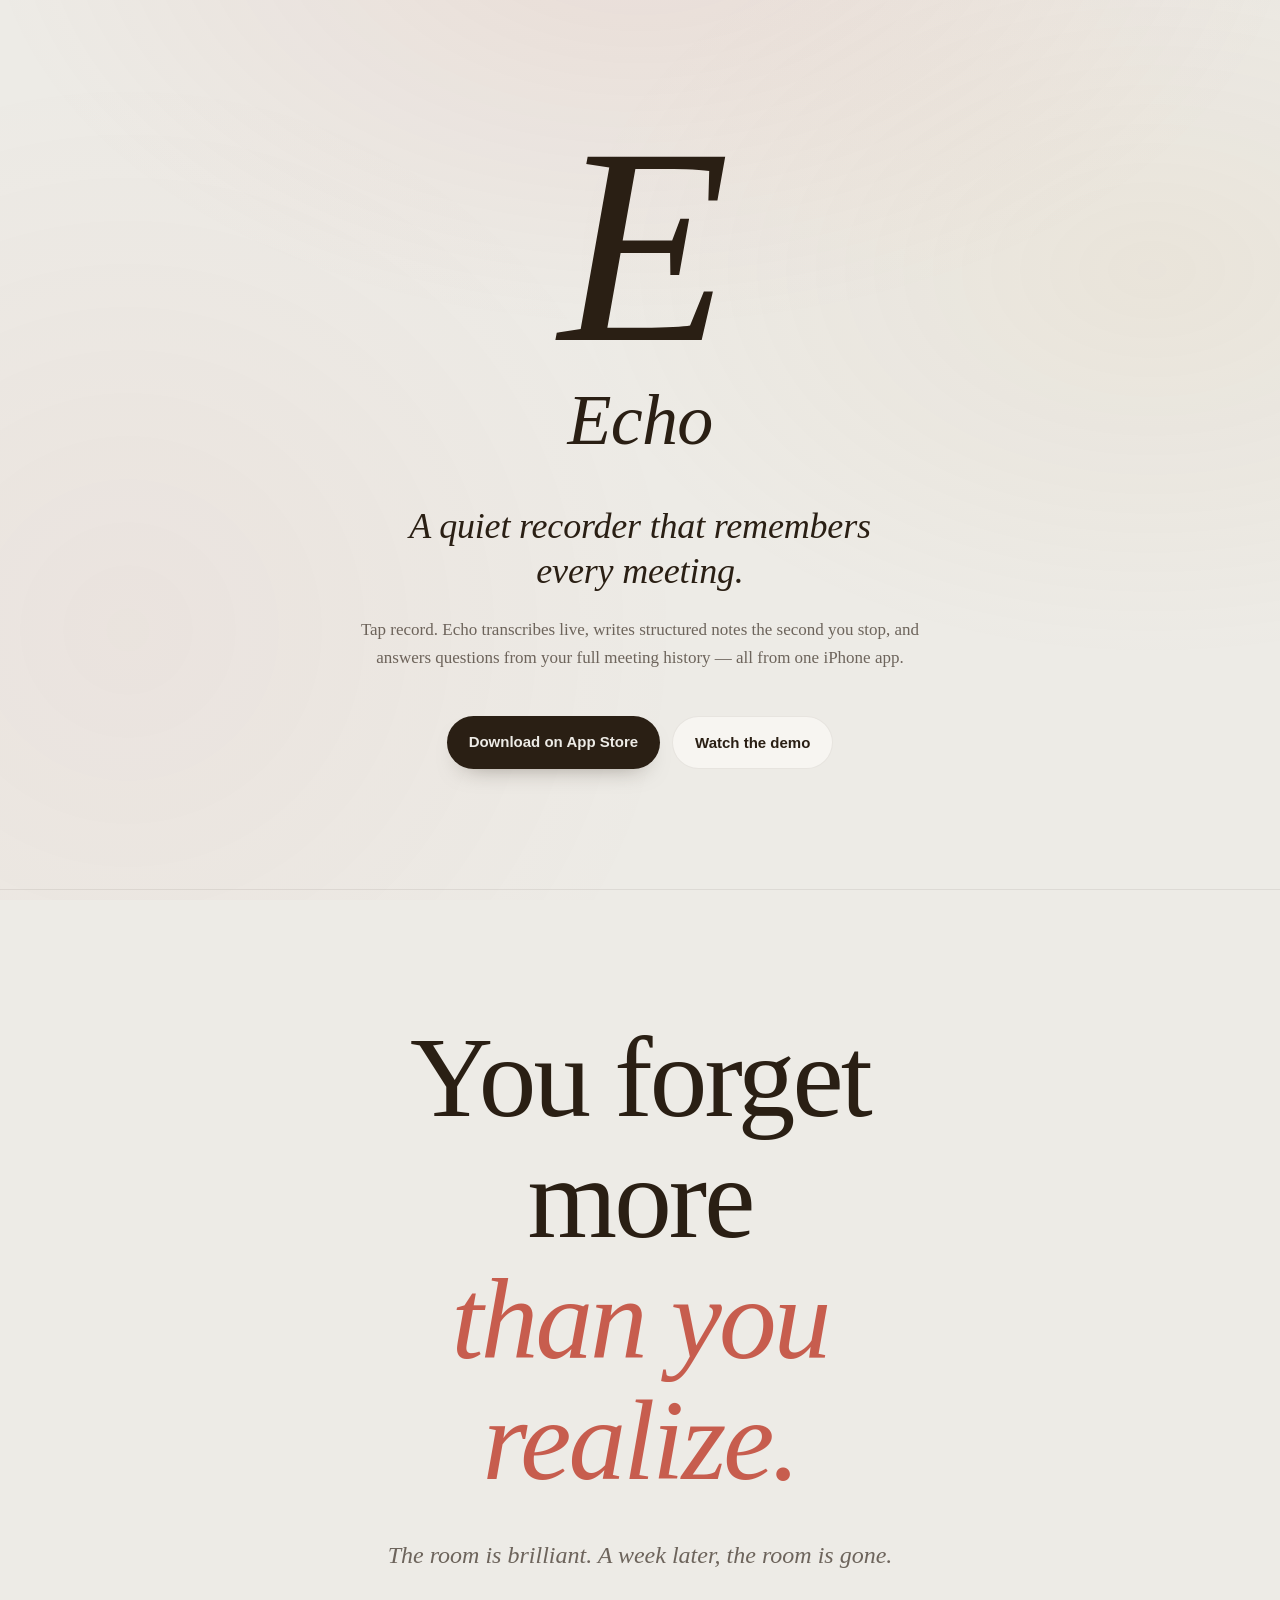
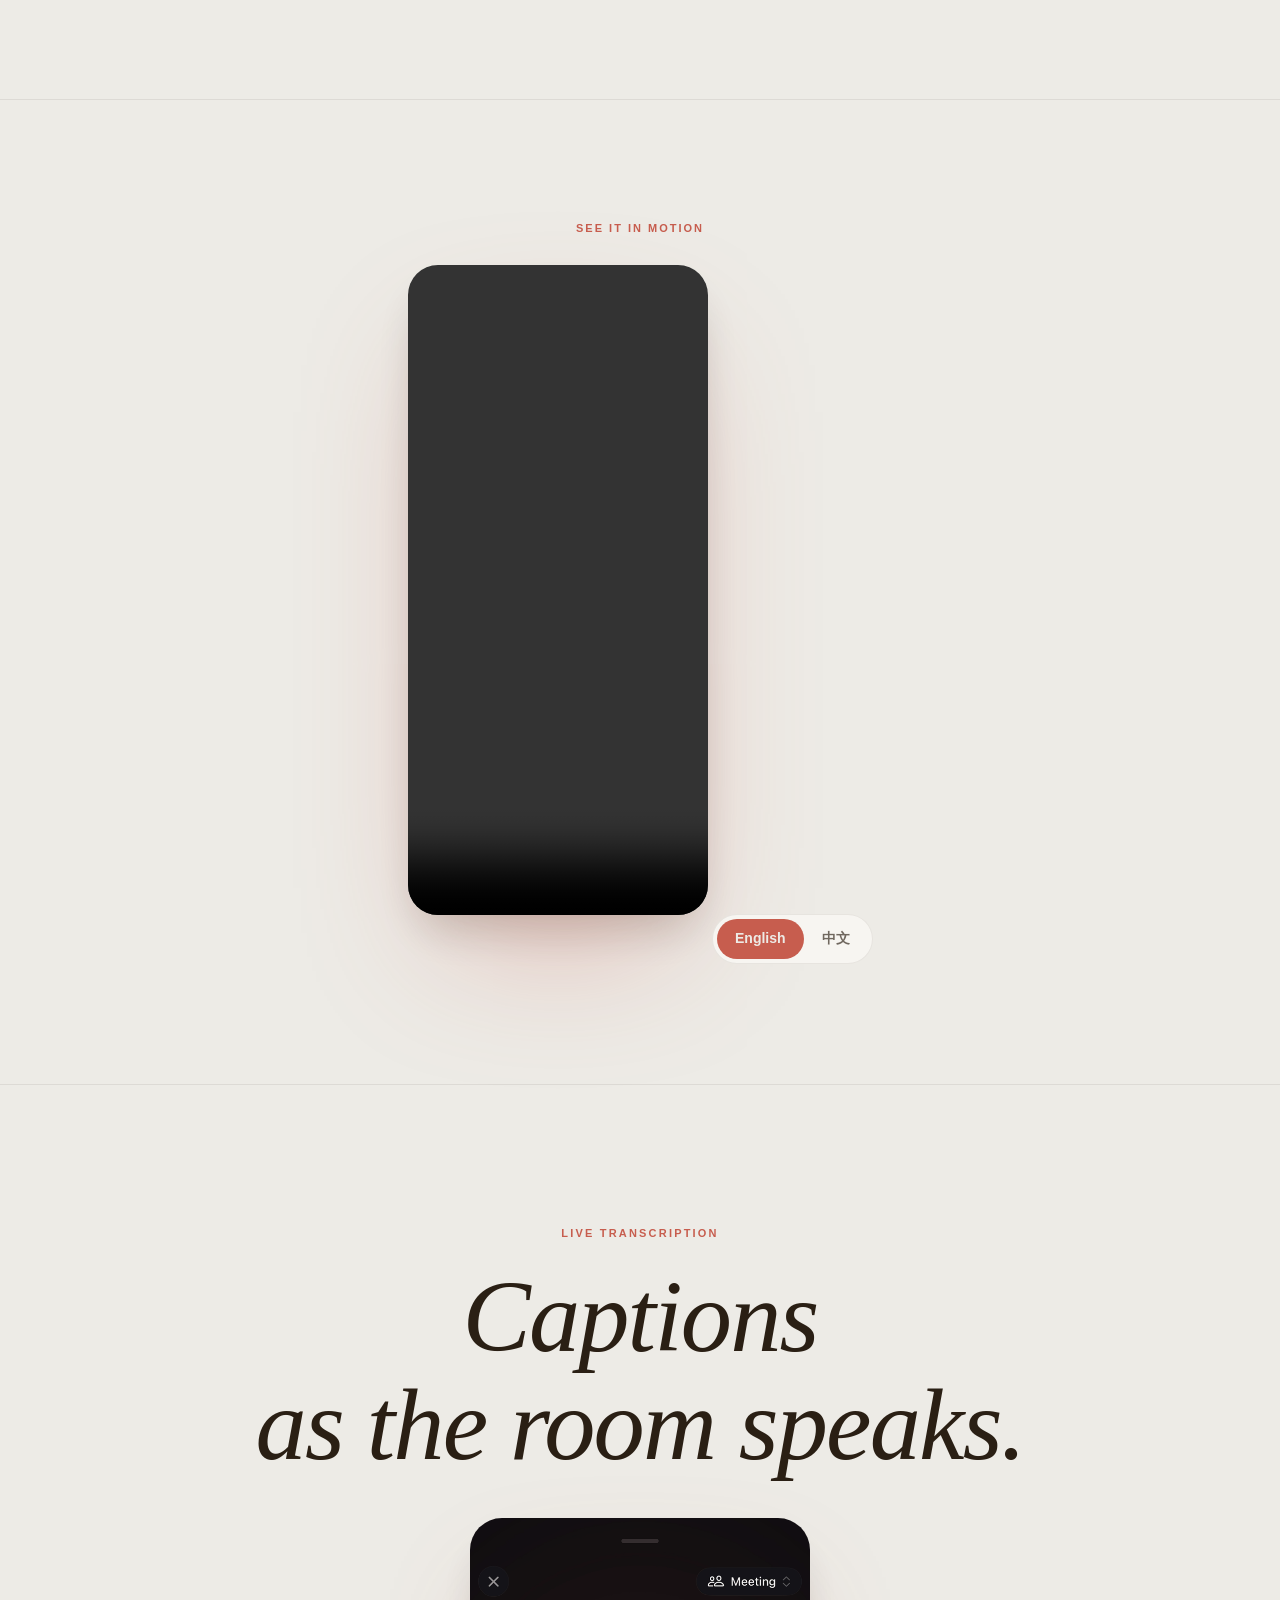
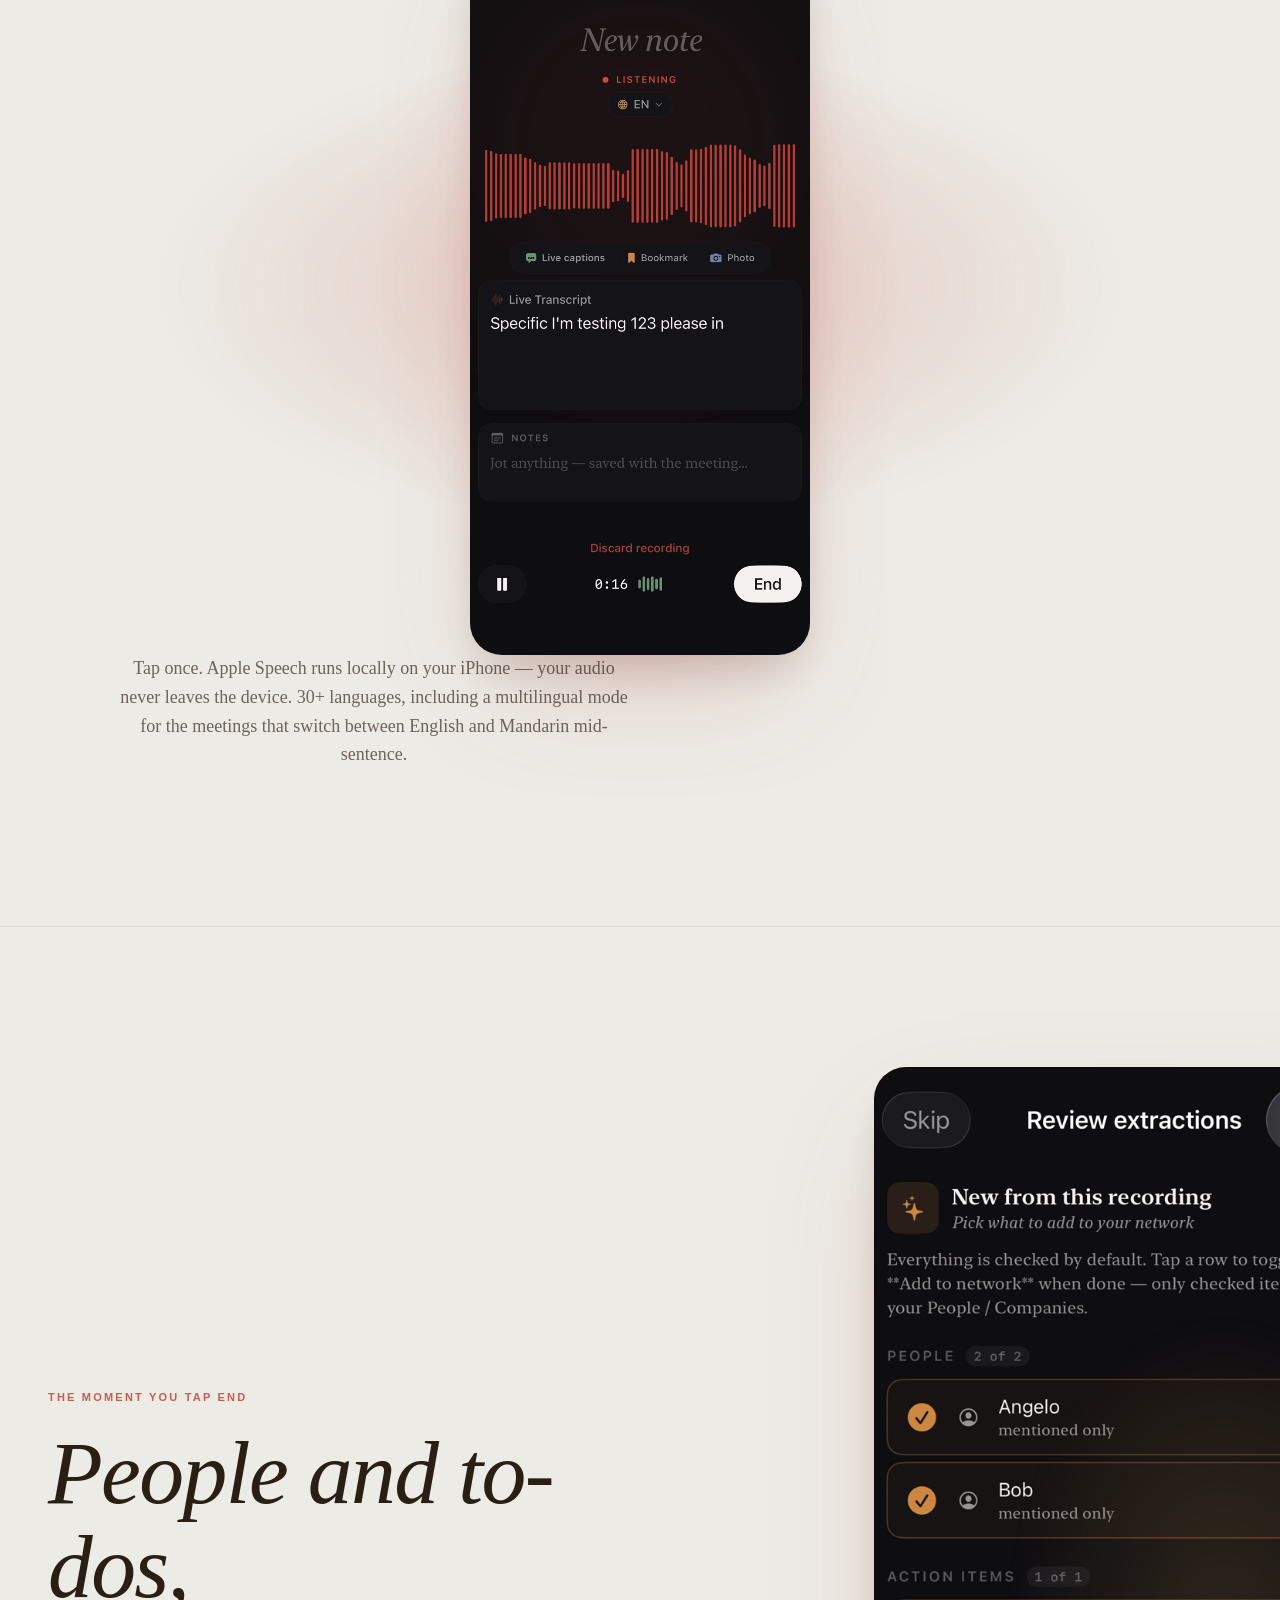
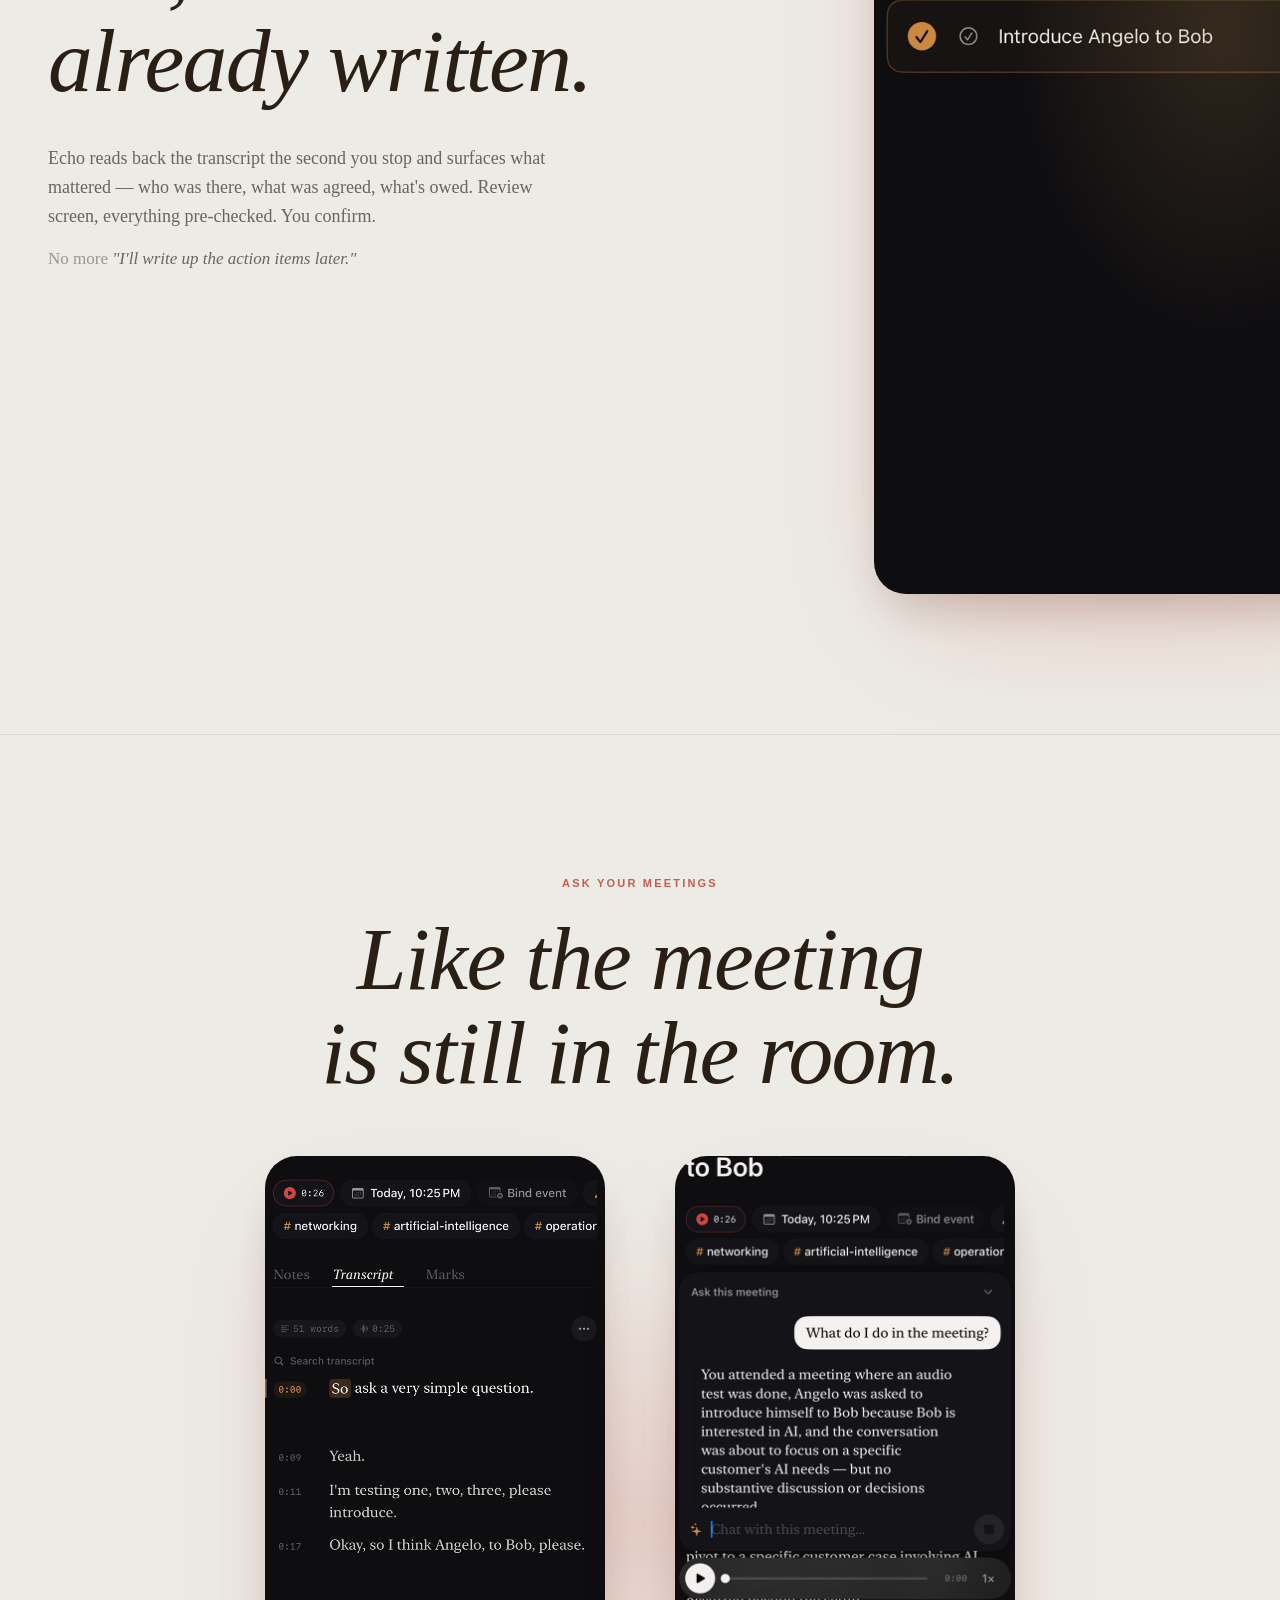
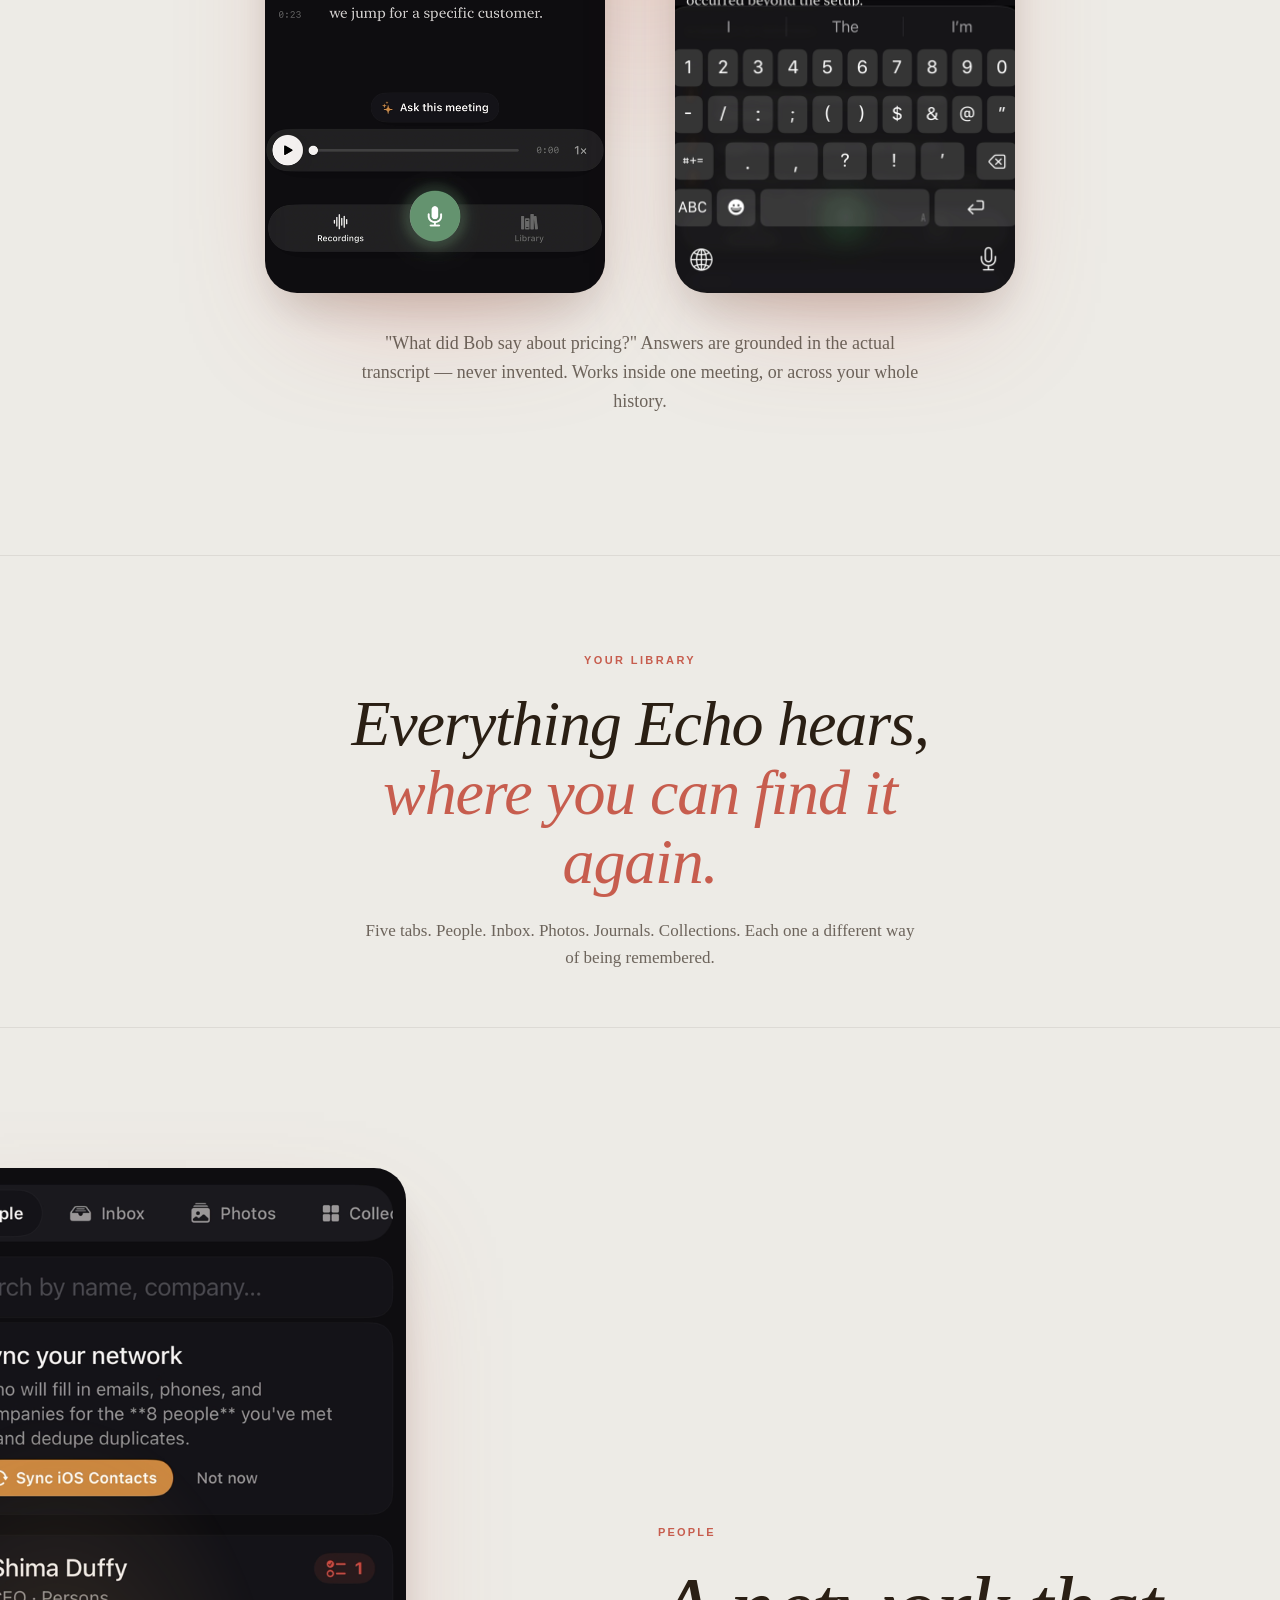
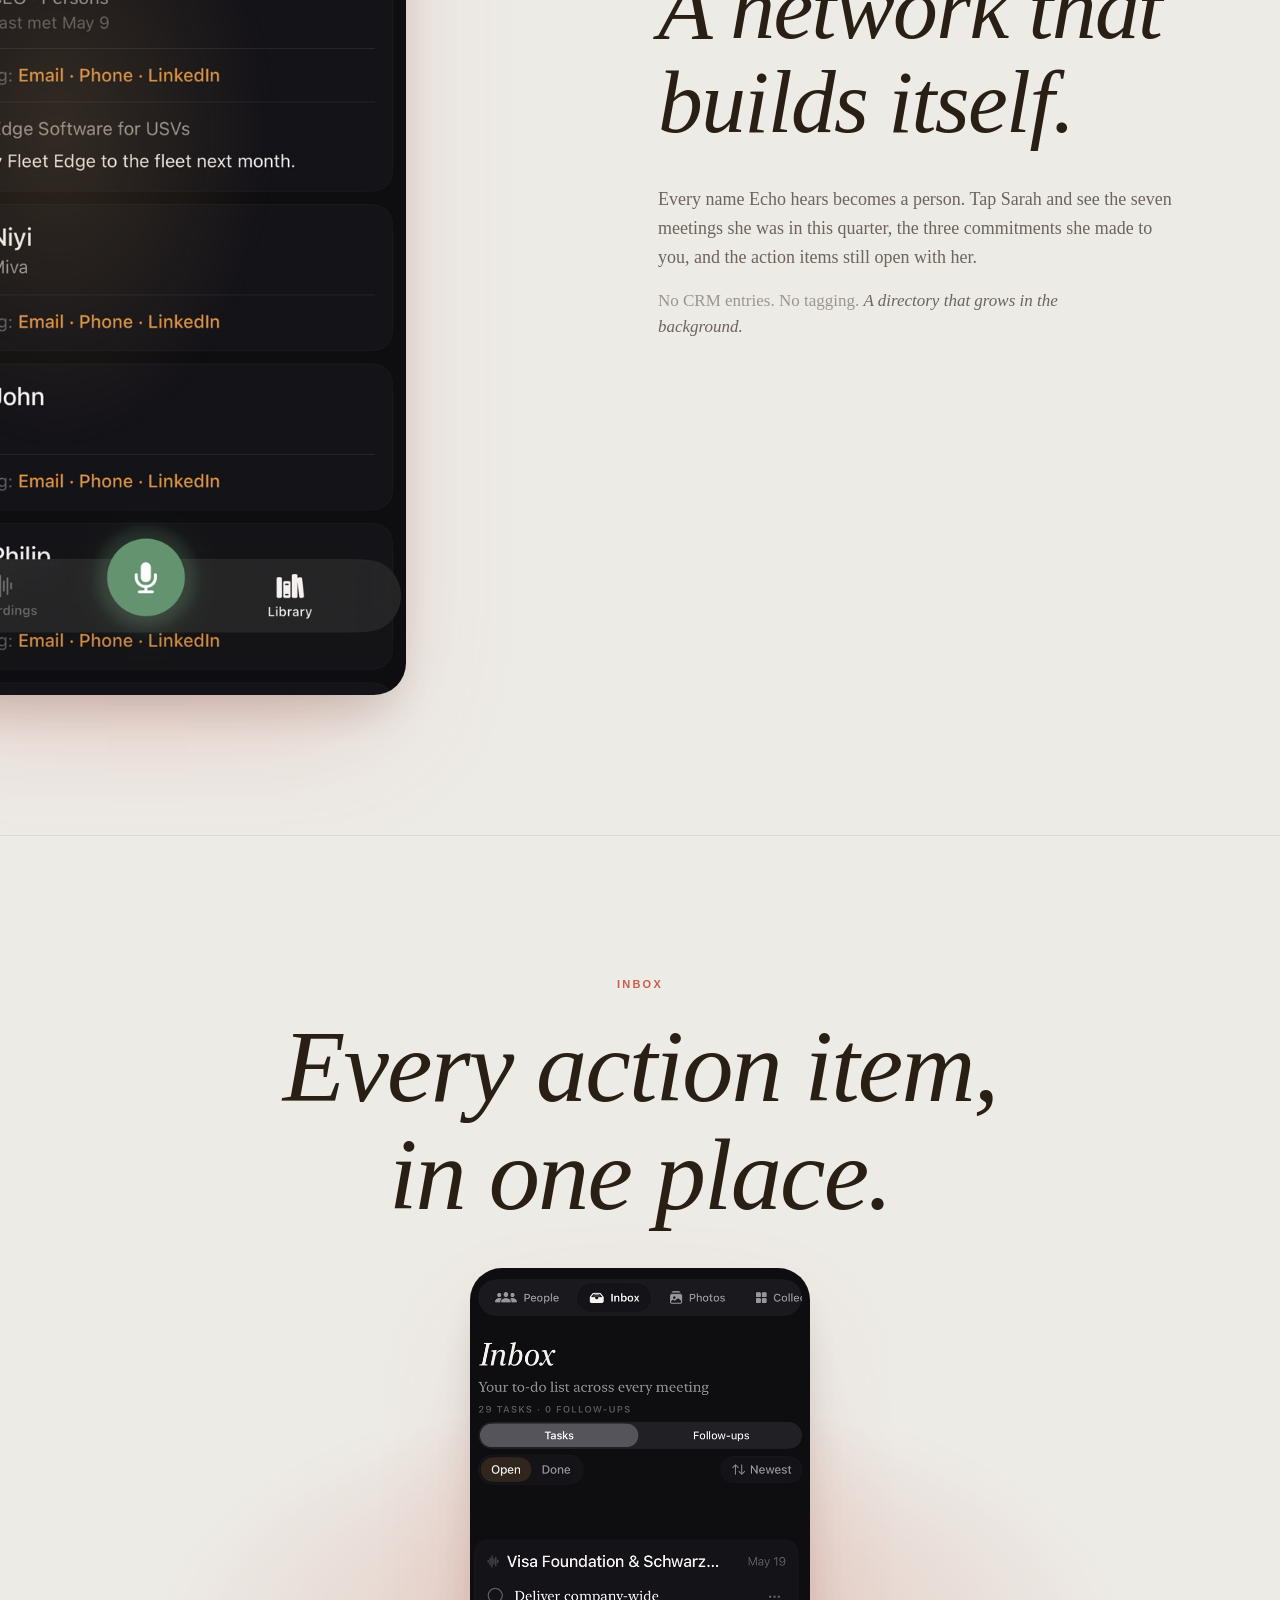
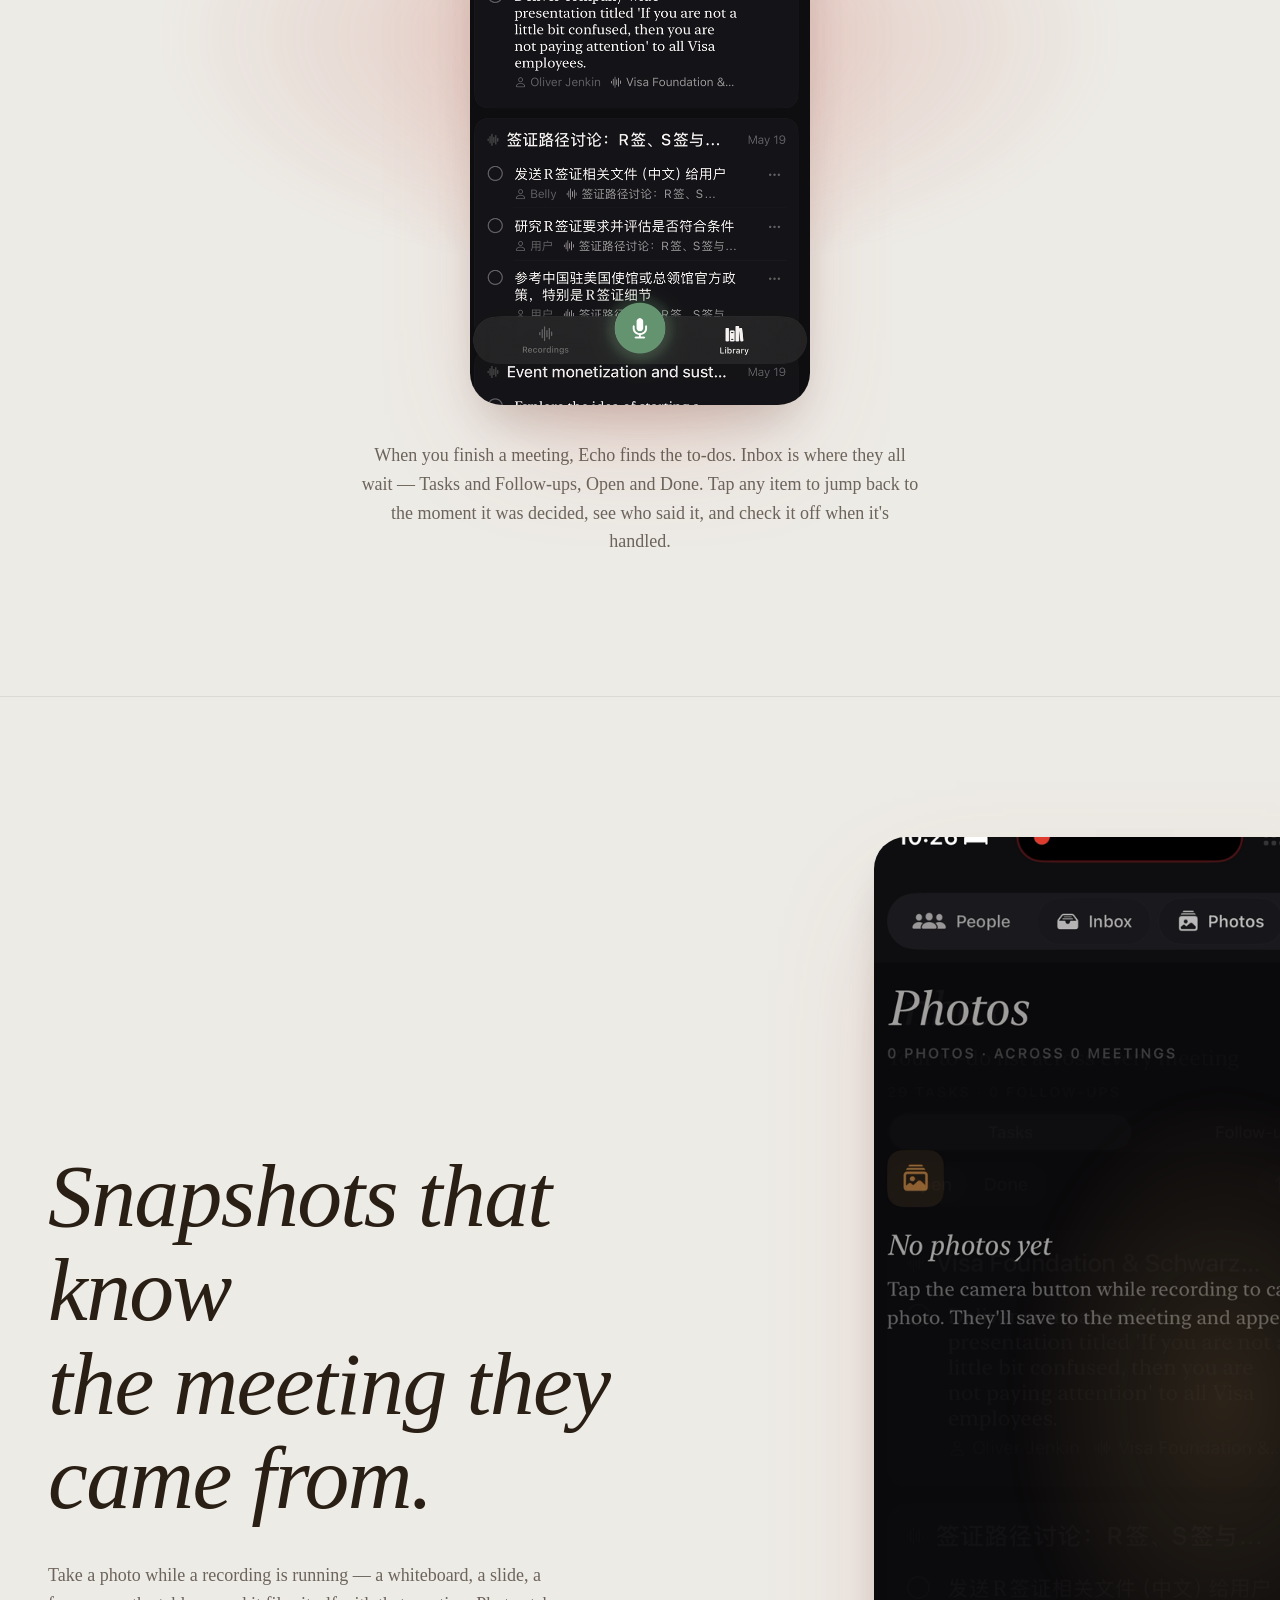
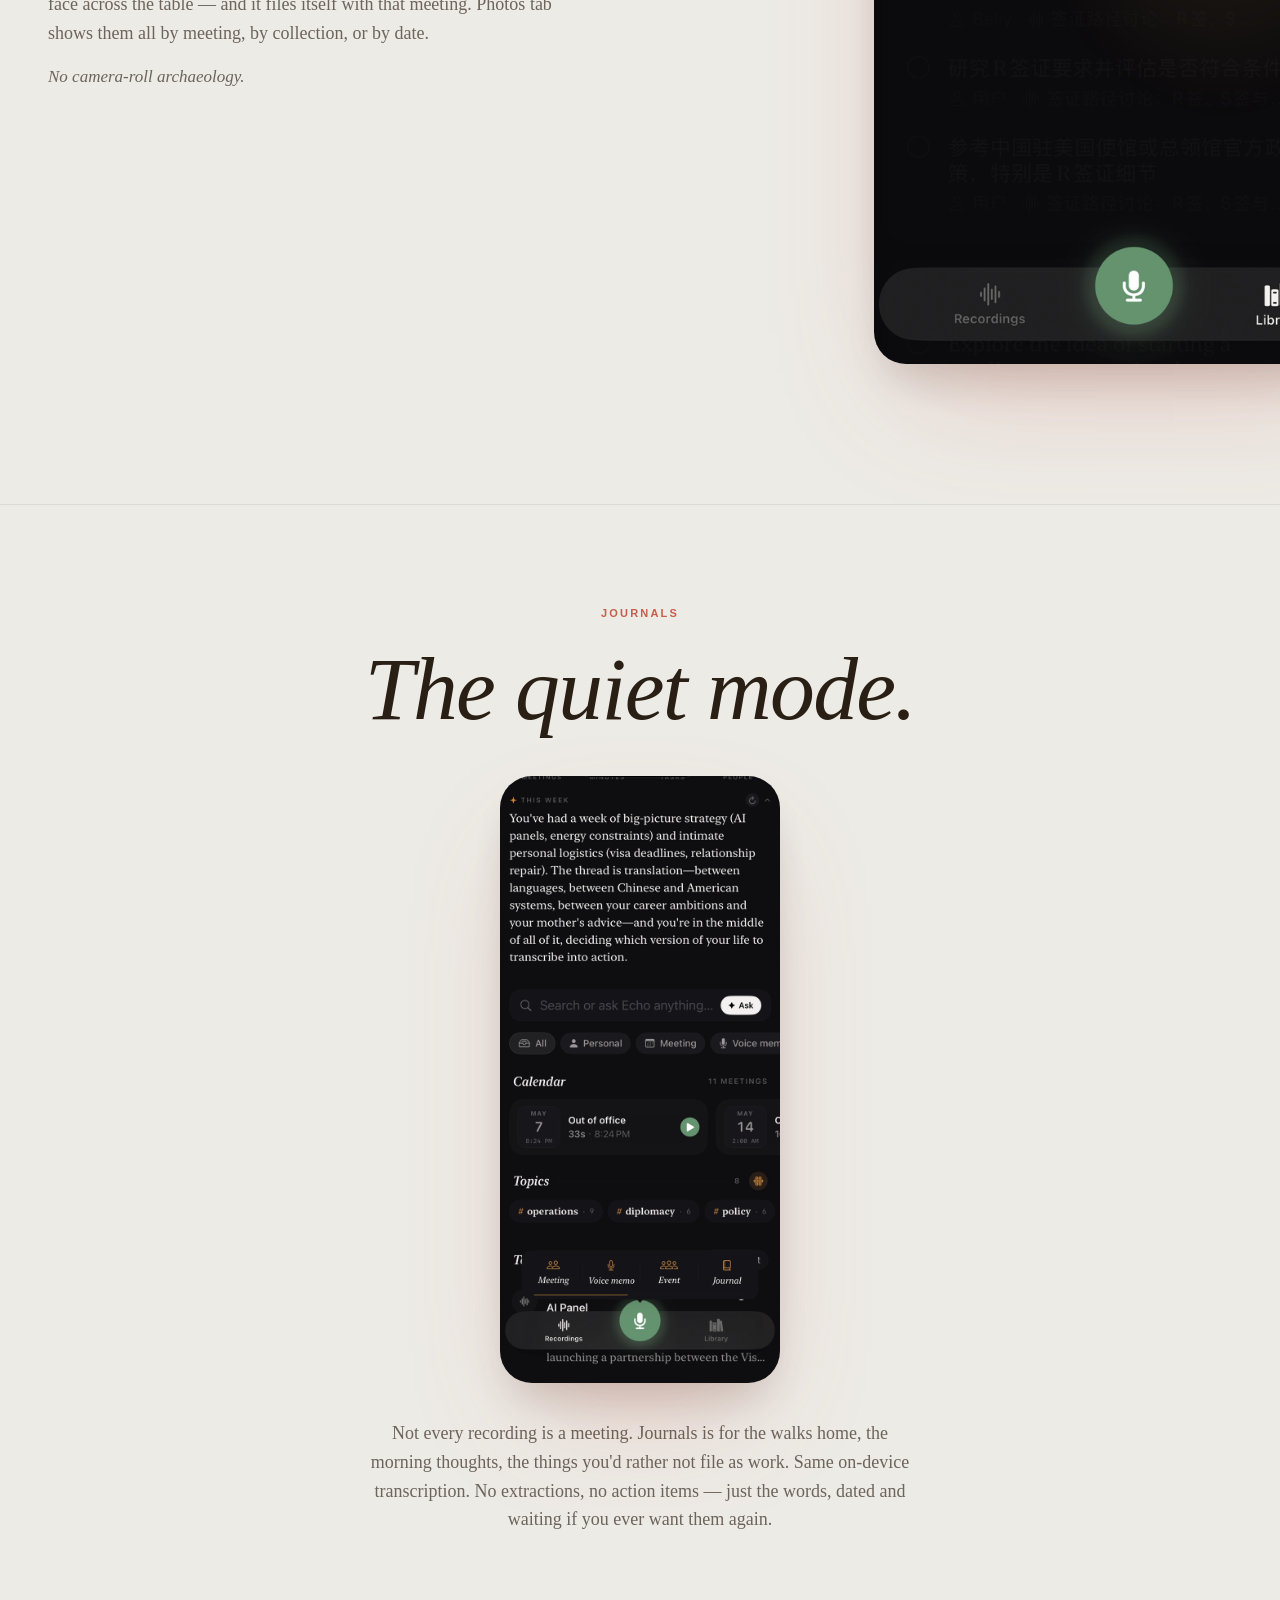
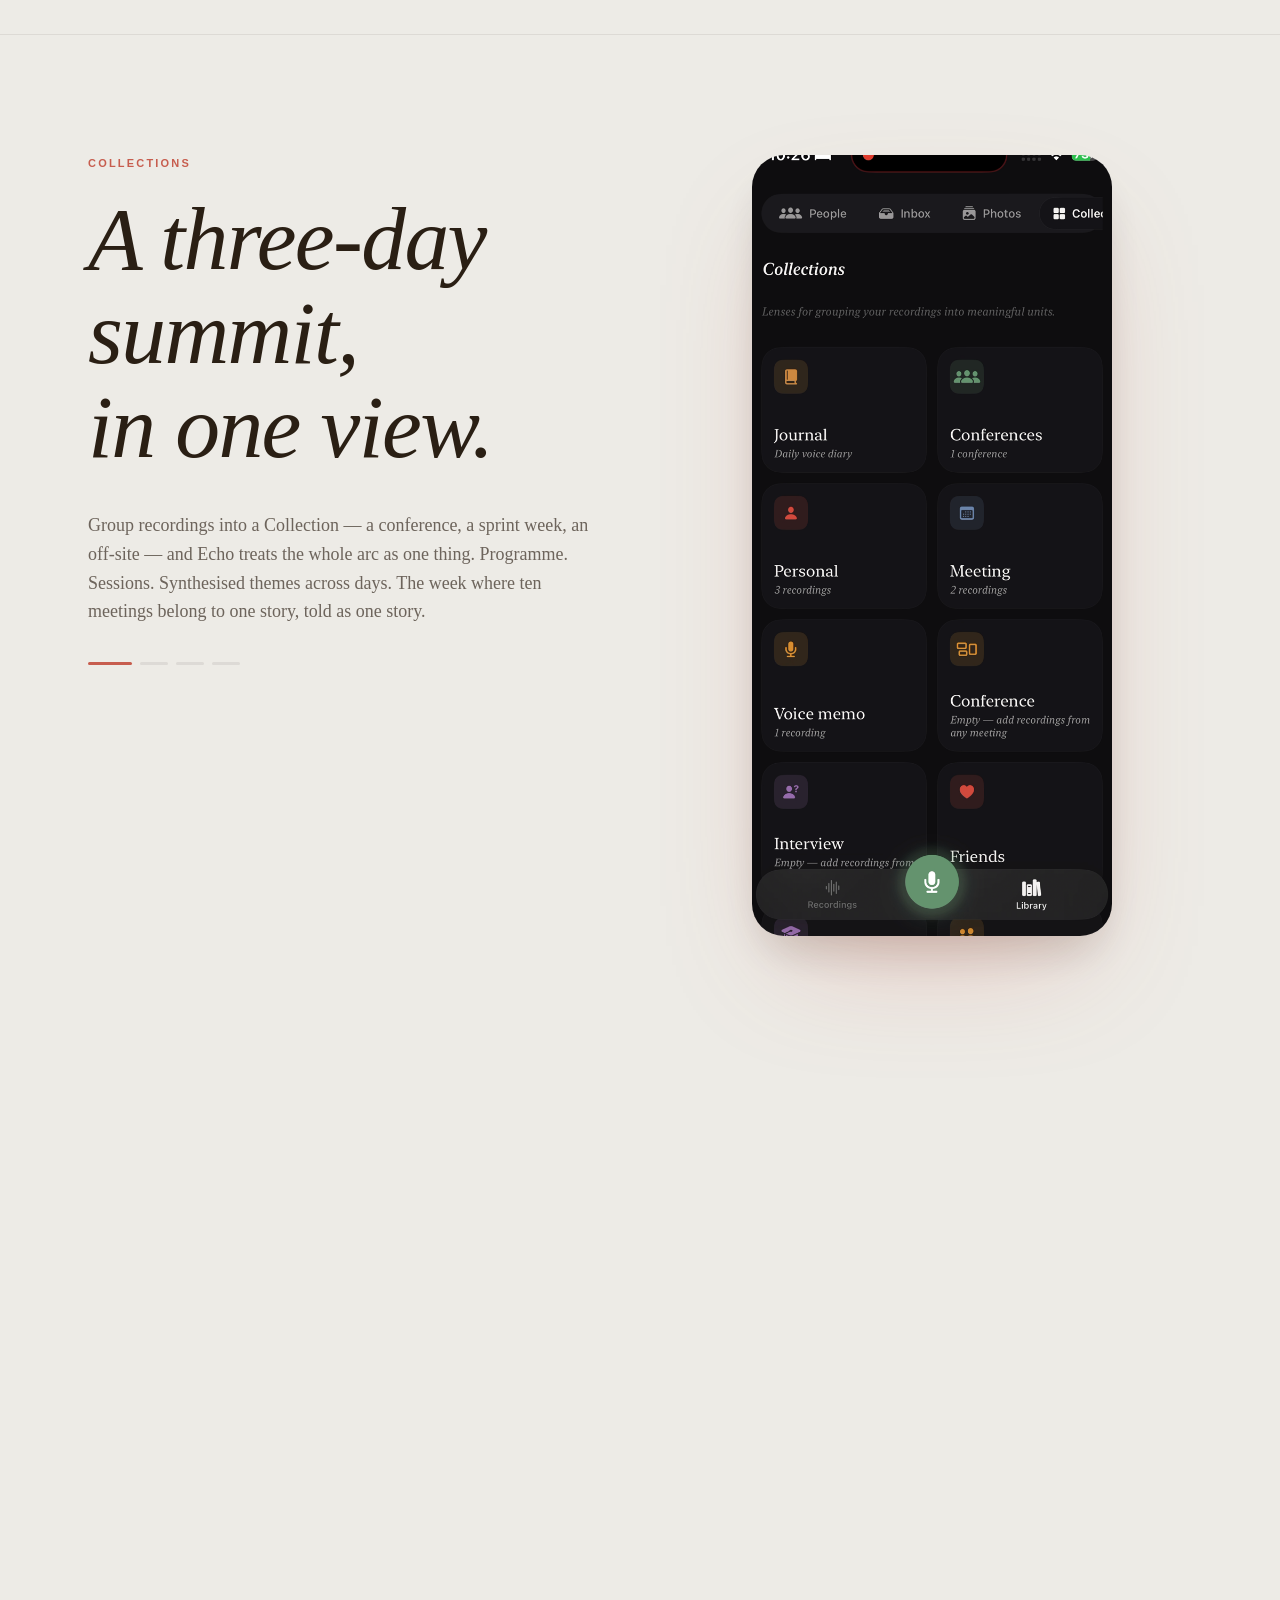
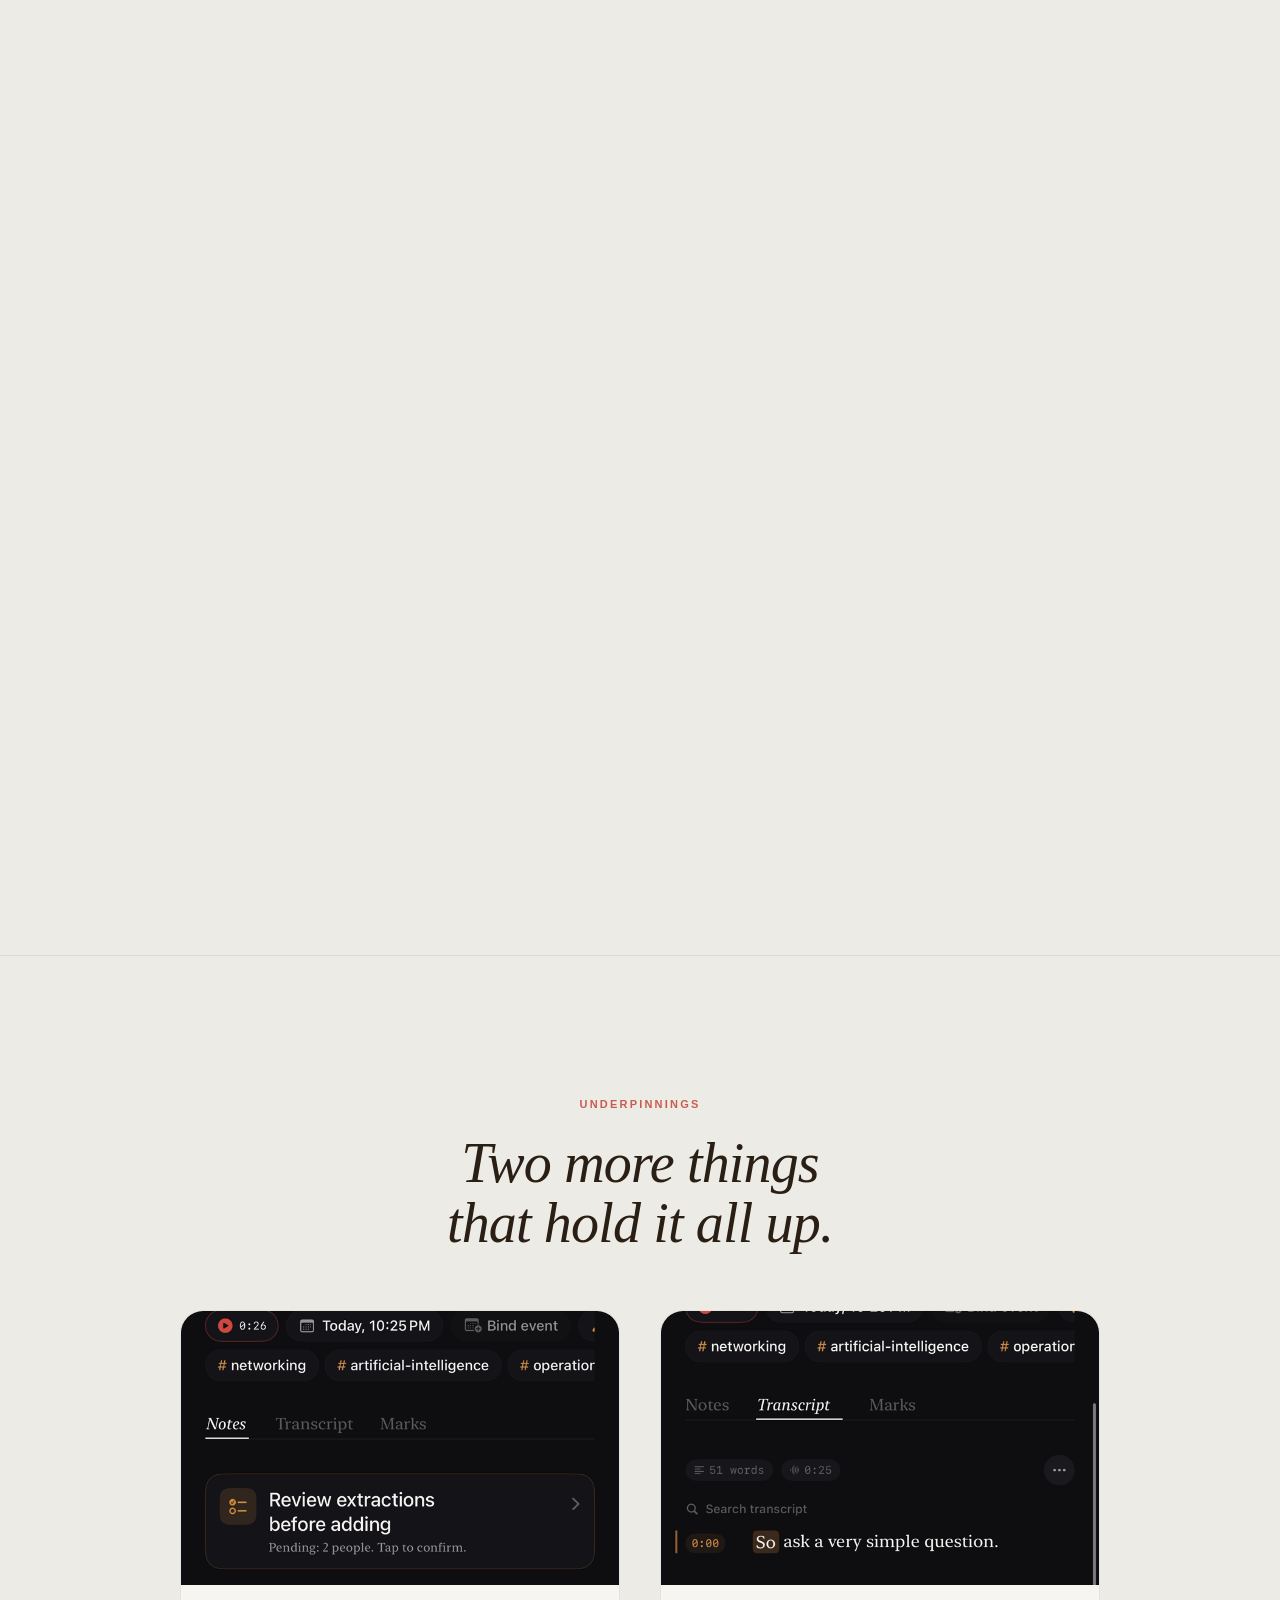
==== commit 377fb056: "Library deep-dive: People, Inbox, Photos, Journals + expanded Collections - Add Library chapter with" ====
--- a/docs/index.html
+++ b/docs/index.html
@@ -101,66 +101,113 @@
         </div>
     </section>
 
-    <!-- HERO FEATURE 4 — CONFERENCES (scroll-scrubbed cross-fade) -->
+    <!-- ───────────── YOUR LIBRARY ───────────── -->
+    <section class="library-intro">
+        <div class="container">
+            <p class="library-eyebrow reveal">YOUR LIBRARY</p>
+            <h2 class="library-h2 reveal reveal-delay-1">Everything Echo hears,<br><em>where you can find it again.</em></h2>
+            <p class="library-sub reveal reveal-delay-2">Five tabs. People. Inbox. Photos. Journals. Collections. Each one a different way of being remembered.</p>
+        </div>
+    </section>
+
+    <!-- LIBRARY 1 — PEOPLE (bleed, phone left) -->
+    <section class="stage stage-bleed stage-bleed-reverse">
+        <div class="stage-bleed-grid">
+            <div class="stage-bleed-shot reveal">
+                <img src="shots/people.png" alt="Echo's People view, a network that builds itself.">
+            </div>
+            <div class="stage-bleed-text">
+                <div class="stage-eyebrow reveal">PEOPLE</div>
+                <h2 class="stage-headline reveal reveal-delay-1">A network that<br>builds itself.</h2>
+                <p class="stage-body reveal reveal-delay-2">Every name Echo hears becomes a person. Tap Sarah and see the seven meetings she was in this quarter, the three commitments she made to you, and the action items still open with her.</p>
+                <p class="stage-aside reveal reveal-delay-3">No CRM entries. No tagging. <em>A directory that grows in the background.</em></p>
+            </div>
+        </div>
+    </section>
+
+    <!-- LIBRARY 2 — INBOX (center, oversized) -->
+    <section class="stage stage-center">
+        <div class="stage-inner">
+            <div class="stage-eyebrow reveal">INBOX</div>
+            <h2 class="stage-headline stage-headline-xl reveal reveal-delay-1">Every action item,<br>in one place.</h2>
+            <div class="stage-phone stage-phone-halo reveal reveal-delay-2">
+                <img src="shots/inbox.png" alt="The Inbox tab showing tasks and follow-ups separated, open and done.">
+            </div>
+            <p class="stage-body stage-body-centered reveal reveal-delay-3">When you finish a meeting, Echo finds the to-dos. Inbox is where they all wait — Tasks and Follow-ups, Open and Done. Tap any item to jump back to the moment it was decided, see who said it, and check it off when it's handled.</p>
+        </div>
+    </section>
+
+    <!-- LIBRARY 3 — PHOTOS (bleed, phone right) -->
+    <section class="stage stage-bleed">
+        <div class="stage-bleed-grid">
+            <div class="stage-bleed-text">
+                <div class="stage-eyebrow reveal">PHOTOS</div>
+                <h2 class="stage-headline reveal reveal-delay-1">Snapshots that know<br>the meeting they came from.</h2>
+                <p class="stage-body reveal reveal-delay-2">Take a photo while a recording is running — a whiteboard, a slide, a face across the table — and it files itself with that meeting. Photos tab shows them all by meeting, by collection, or by date.</p>
+                <p class="stage-aside reveal reveal-delay-3"><em>No camera-roll archaeology.</em></p>
+            </div>
+            <div class="stage-bleed-shot reveal reveal-delay-2">
+                <img src="shots/photos.png" alt="Photos tab showing meeting snapshots organised by session.">
+            </div>
+        </div>
+    </section>
+
+    <!-- LIBRARY 4 — JOURNALS (center, intimate scale) -->
+    <section class="stage stage-center stage-quiet">
+        <div class="stage-inner">
+            <div class="stage-eyebrow reveal">JOURNALS</div>
+            <h2 class="stage-headline reveal reveal-delay-1">The quiet mode.</h2>
+            <div class="stage-phone stage-phone-small reveal reveal-delay-2">
+                <img src="shots/journals.png" alt="Recording type chooser showing Meeting, Voice memo, Event, and Journal modes.">
+            </div>
+            <p class="stage-body stage-body-centered reveal reveal-delay-3">Not every recording is a meeting. Journals is for the walks home, the morning thoughts, the things you'd rather not file as work. Same on-device transcription. No extractions, no action items — just the words, dated and waiting if you ever want them again.</p>
+        </div>
+    </section>
+
+    <!-- LIBRARY 5 — COLLECTIONS / CONFERENCES (scroll-scrubbed cross-fade) — climax -->
     <section class="stage stage-scrub" id="scrub-stage">
         <div class="scrub-container">
             <div class="scrub-text">
-                <div class="stage-eyebrow reveal">CONFERENCES &amp; COLLECTIONS</div>
-                <h2 class="stage-headline reveal reveal-delay-1">A three-day summit,<br>in one view.</h2>
-                <p class="stage-body reveal reveal-delay-2">Group sessions into a Conference and Echo treats the whole event as one thing. Programme. Sessions. Synthesised themes across days. Built for the week where ten meetings belong to one story.</p>
+                <div class="stage-eyebrow reveal">COLLECTIONS</div>
+                <h2 class="stage-headline reveal reveal-delay-1">A three-day summit,<br><em>in one view.</em></h2>
+                <p class="stage-body reveal reveal-delay-2">Group recordings into a Collection — a conference, a sprint week, an off-site — and Echo treats the whole arc as one thing. Programme. Sessions. Synthesised themes across days. The week where ten meetings belong to one story, told as one story.</p>
                 <div class="scrub-dots" aria-hidden="true">
                     <span class="scrub-dot is-active" data-i="0"></span>
                     <span class="scrub-dot" data-i="1"></span>
                     <span class="scrub-dot" data-i="2"></span>
+                    <span class="scrub-dot" data-i="3"></span>
                 </div>
             </div>
             <div class="scrub-phone-wrap">
                 <div class="scrub-phone">
-                    <img class="scrub-img is-active" data-i="0" src="shots/conferences.png" alt="Conferences list view with multi-day events.">
-                    <img class="scrub-img" data-i="1" src="shots/conference-detail.png" alt="Conference detail page with sessions and synthesis.">
-                    <img class="scrub-img" data-i="2" src="shots/summary.png" alt="Synthesised cross-session themes and key points.">
-                </div>
-            </div>
-        </div>
-    </section>
-
-    <!-- MOSAIC — the quieter parts -->
+                    <img class="scrub-img is-active" data-i="0" src="shots/collections-root.png" alt="Collections tab listing every multi-day event.">
+                    <img class="scrub-img" data-i="1" src="shots/conferences.png" alt="A specific conference with its sessions listed.">
+                    <img class="scrub-img" data-i="2" src="shots/conference-detail.png" alt="A conference session's transcript and notes.">
+                    <img class="scrub-img" data-i="3" src="shots/summary.png" alt="Synthesised cross-session themes and key points.">
+                </div>
+            </div>
+        </div>
+    </section>
+
+    <!-- MOSAIC — the quieter underpinnings -->
     <section class="mosaic">
         <div class="container container-wide">
             <div class="mosaic-head">
-                <div class="stage-eyebrow reveal">THE QUIETER PARTS</div>
-                <h2 class="mosaic-h2 reveal reveal-delay-1">Five more things<br>Echo quietly does.</h2>
-            </div>
-            <div class="mosaic-grid">
+                <div class="stage-eyebrow reveal">UNDERPINNINGS</div>
+                <h2 class="mosaic-h2 reveal reveal-delay-1">Two more things<br>that hold it all up.</h2>
+            </div>
+            <div class="mosaic-grid mosaic-grid-2">
                 <div class="tile reveal">
-                    <div class="tile-thumb"><img src="shots/inbox.png" alt="Echo Inbox — every action item, one list."></div>
-                    <div class="tile-eyebrow">INBOX</div>
-                    <h3 class="tile-title">Every action item, one list.</h3>
-                    <p class="tile-body">Tasks from every meeting flow into a single Inbox. Open and Done. Tasks and Follow-ups, separated.</p>
+                    <div class="tile-thumb"><img src="shots/summary.png" alt="An editorial AI-written meeting summary."></div>
+                    <div class="tile-eyebrow">AI SUMMARIES</div>
+                    <h3 class="tile-title">Notes that read like a magazine.</h3>
+                    <p class="tile-body">An editorial paragraph plus numbered key points, written in seconds — powered by your own AI key (Claude or DeepSeek). The voice of a thoughtful editor, never a marketing brief.</p>
                 </div>
                 <div class="tile reveal reveal-delay-1">
-                    <div class="tile-thumb"><img src="shots/summary.png" alt="An editorial AI-written meeting summary."></div>
-                    <div class="tile-eyebrow">SUMMARIES</div>
-                    <h3 class="tile-title">Notes that read like a magazine.</h3>
-                    <p class="tile-body">An editorial paragraph plus numbered key points, written in seconds — powered by your own AI key.</p>
-                </div>
-                <div class="tile reveal reveal-delay-2">
-                    <div class="tile-thumb"><img src="shots/journals.png" alt="Recording type chooser — Meeting, Voice memo, Event, Journal."></div>
-                    <div class="tile-eyebrow">FOUR MODES</div>
-                    <h3 class="tile-title">Meetings, memos, events, journals.</h3>
-                    <p class="tile-body">Same transcript engine. Different filing. Journal mode is the quiet one — for two-minute walks home.</p>
-                </div>
-                <div class="tile reveal">
                     <div class="tile-thumb"><img src="shots/transcript.png" alt="Timestamped transcript with playback markers."></div>
                     <div class="tile-eyebrow">TRANSCRIPT</div>
                     <h3 class="tile-title">Every word, timestamped.</h3>
-                    <p class="tile-body">Tap any line to play from it. Bookmarks, photo marks, and full-text search — the source of truth behind everything else.</p>
-                </div>
-                <div class="tile reveal reveal-delay-1">
-                    <div class="tile-thumb"><img src="shots/people.png" alt="Echo's People view — a network that builds itself."></div>
-                    <div class="tile-eyebrow">PEOPLE</div>
-                    <h3 class="tile-title">A network that builds itself.</h3>
-                    <p class="tile-body">Names, roles, last-met dates, and the action items still open with each person — without typing a CRM entry.</p>
+                    <p class="tile-body">Tap any line to play from it. Bookmarks, photo marks, and full-text search — the source of truth behind everything else on this page.</p>
                 </div>
             </div>
         </div>
@@ -319,7 +366,7 @@
                         // Map 0.15..0.85 of progress across 3 panels (give pad at start/end)
                         var t = (p - 0.15) / 0.7;
                         t = Math.max(0, Math.min(0.999, t));
-                        var idx = Math.floor(t * 3);
+                        var idx = Math.floor(t * imgs.length);
                         if (idx !== lastActive) {
                             imgs.forEach(function(im, i) { im.classList.toggle('is-active', i === idx); });
                             dots.forEach(function(d, i) { d.classList.toggle('is-active', i === idx); });
--- a/docs/style.css
+++ b/docs/style.css
@@ -347,7 +347,7 @@
 .twin-shot img,
 .scrub-phone img {
     width: 100%;
-    aspect-ratio: 1290 / 2616;
+    aspect-ratio: 1290 / 2796;
     object-fit: cover;
     border-radius: 32px;
     box-shadow:
@@ -499,6 +499,79 @@
     filter: blur(8px);
 }
 
+/* ───────────── LIBRARY GROUP ─────────────
+   Library intro + the five tabs (People, Inbox, Photos, Journals, Collections).
+   Visually anchored as one chapter via the intro band. */
+.library-intro {
+    padding: 96px 0 56px;
+    text-align: center;
+    border-top: 0.5px solid var(--hairline);
+}
+
+.library-eyebrow {
+    font-family: -apple-system, BlinkMacSystemFont, 'SF Pro Text', sans-serif;
+    font-size: 11px;
+    font-weight: 600;
+    letter-spacing: 2.4px;
+    color: var(--terracotta);
+    margin-bottom: 20px;
+}
+
+.library-h2 {
+    font-style: italic;
+    font-weight: 500;
+    font-size: clamp(36px, 5.4vw, 64px);
+    line-height: 1.08;
+    color: var(--warm-ink);
+    letter-spacing: -0.018em;
+    margin-bottom: 20px;
+}
+
+.library-h2 em {
+    color: var(--terracotta);
+    font-style: italic;
+}
+
+.library-sub {
+    max-width: 560px;
+    margin: 0 auto;
+    font-size: 17px;
+    line-height: 1.6;
+    color: var(--warm-ink-soft);
+}
+
+/* Bleed-reverse: phone on the LEFT, text on the RIGHT (mirrors stage-bleed) */
+@media (min-width: 860px) {
+    .stage-bleed-reverse .stage-bleed-grid {
+        grid-template-columns: 1fr 1.05fr;
+        padding-left: 0;
+        padding-right: max(48px, calc((100vw - 1280px) / 2 + 48px));
+    }
+    .stage-bleed-reverse .stage-bleed-shot {
+        order: -1;
+        margin-right: 0;
+        margin-left: -20%;
+        justify-content: flex-start;
+    }
+    .stage-bleed-reverse .stage-bleed-text {
+        padding-right: 0;
+        padding-left: 24px;
+    }
+    .stage-bleed-reverse .stage-bleed-shot::before {
+        left: auto;
+        right: 30%;
+    }
+}
+
+/* Quiet variant — smaller phone, more breath. Used by Journals. */
+.stage-quiet {
+    padding: 100px 0;
+}
+
+.stage-phone-small img {
+    max-width: clamp(220px, 26vw, 280px);
+}
+
 /* ───────────── STAGE 4 — SCRUB (Conferences) ───────────── */
 .stage-scrub {
     /* tall section so the scrub has scroll room */
@@ -507,7 +580,7 @@
 
 .scrub-container {
     position: relative;
-    min-height: 220vh;
+    min-height: 280vh; /* extra room — 4 panels now (Collections root + 3 detail) */
     max-width: 1200px;
     margin: 0 auto;
     padding: 80px 24px 80px;
@@ -567,7 +640,7 @@
     display: flex;
     justify-content: center;
     width: 100%;
-    aspect-ratio: 1290 / 2616;
+    aspect-ratio: 1290 / 2796;
     max-width: 360px;
     margin: 0 auto;
 }
@@ -591,7 +664,7 @@
     inset: 0;
     width: 100%;
     height: 100%;
-    aspect-ratio: 1290 / 2616;
+    aspect-ratio: 1290 / 2796;
     object-fit: cover;
     border-radius: 32px;
     box-shadow:
@@ -645,6 +718,18 @@
     /* second row centered (2 of 5) */
     .mosaic-grid .tile:nth-child(4) { grid-column: 1 / span 1; }
     .mosaic-grid .tile:nth-child(5) { grid-column: 2 / span 1; }
+
+    /* 2-tile variant — larger, paired side by side */
+    .mosaic-grid-2 {
+        grid-template-columns: 1fr 1fr !important;
+        gap: 40px;
+        max-width: 920px;
+        margin: 0 auto;
+    }
+    .mosaic-grid-2 .tile { padding: 28px 28px 32px; }
+    .mosaic-grid-2 .tile-thumb { aspect-ratio: 16 / 10; margin: -28px -28px 22px; }
+    .mosaic-grid-2 .tile-title { font-size: 22px; }
+    .mosaic-grid-2 .tile-body { font-size: 15.5px; }
 }
 
 .tile {
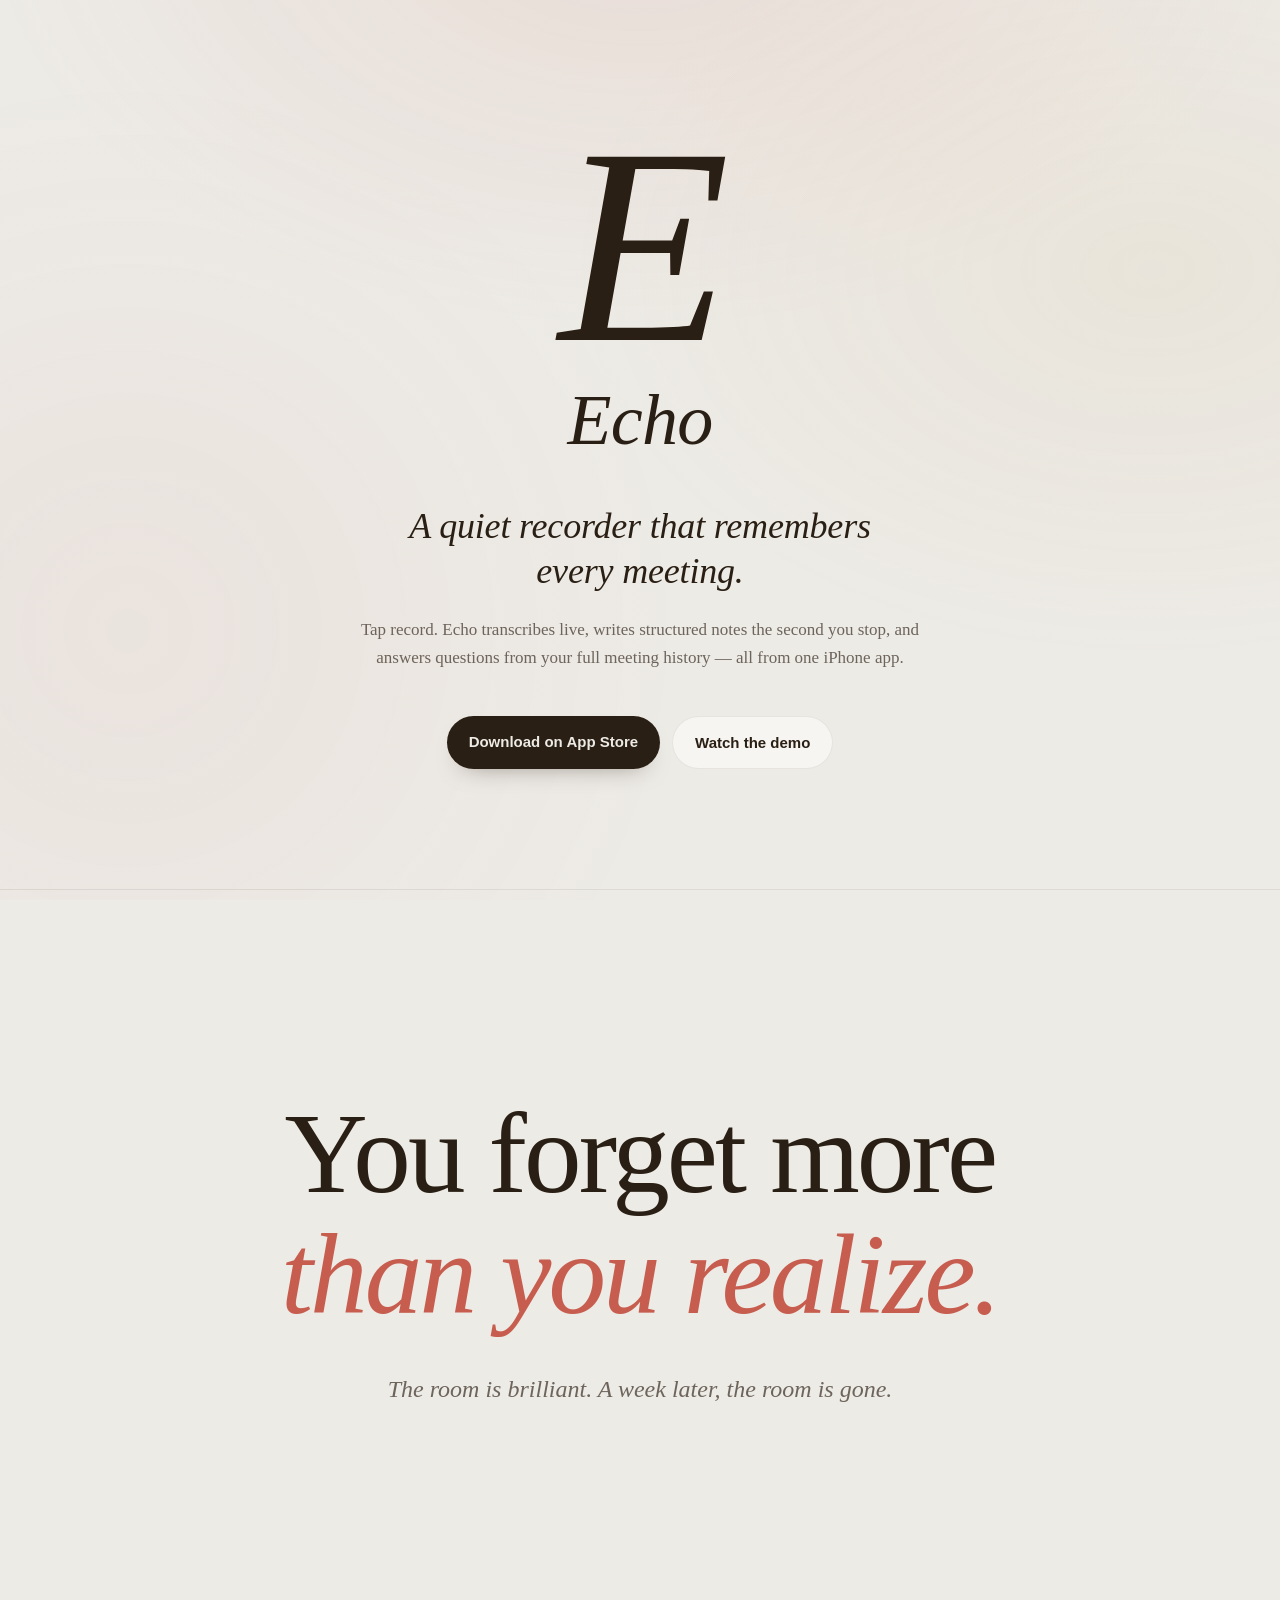
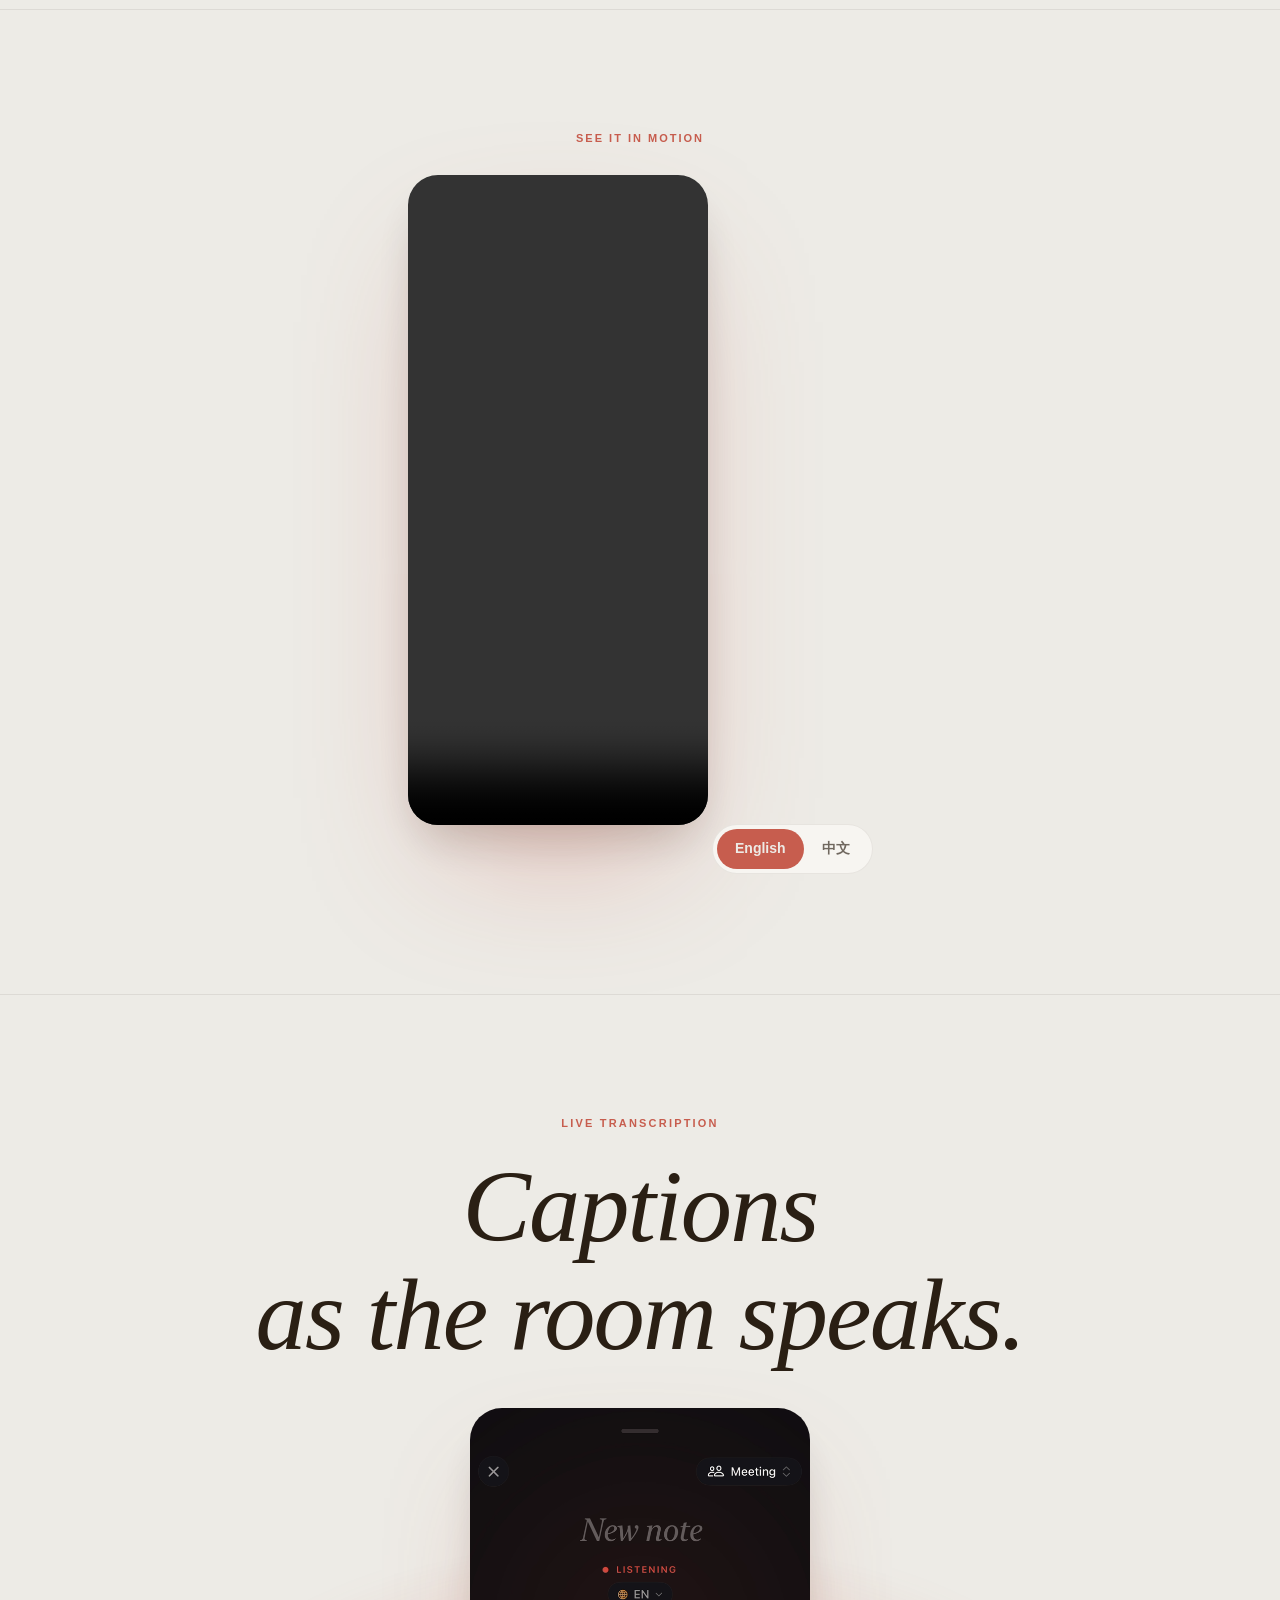
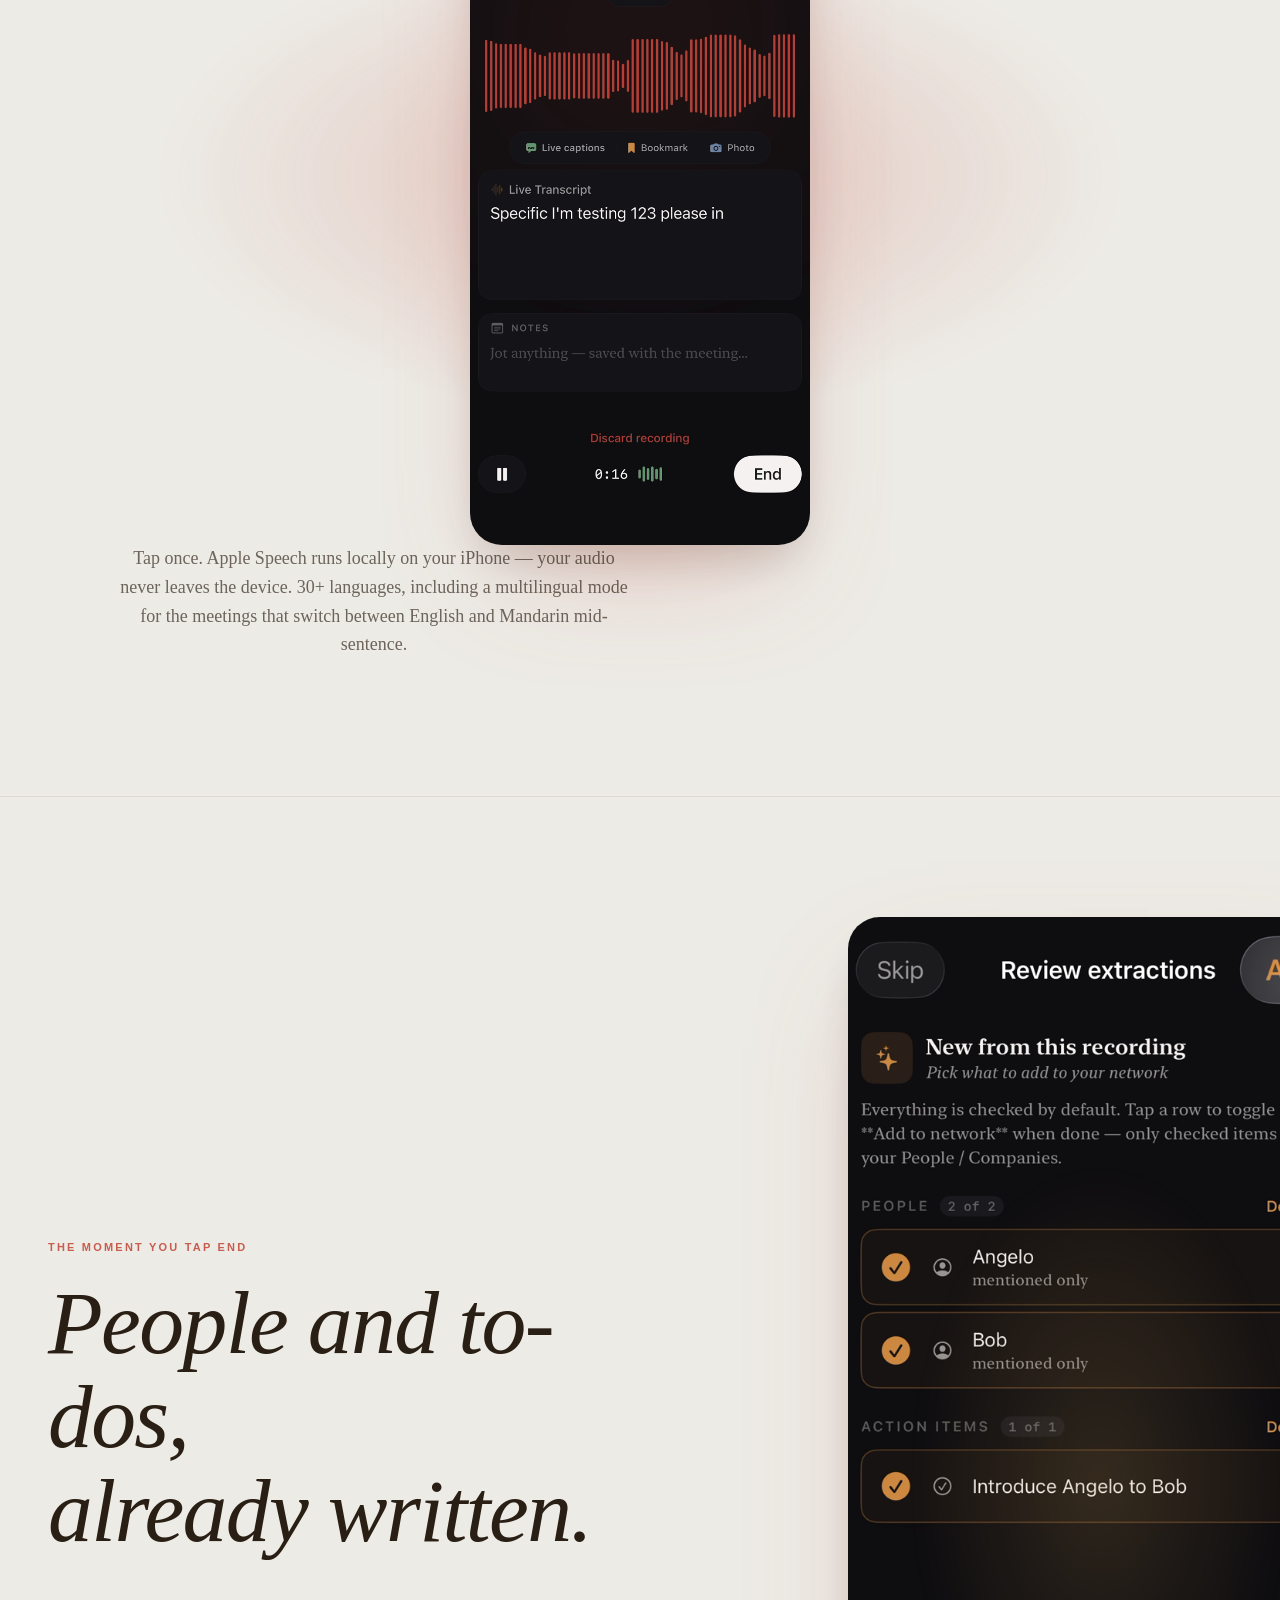
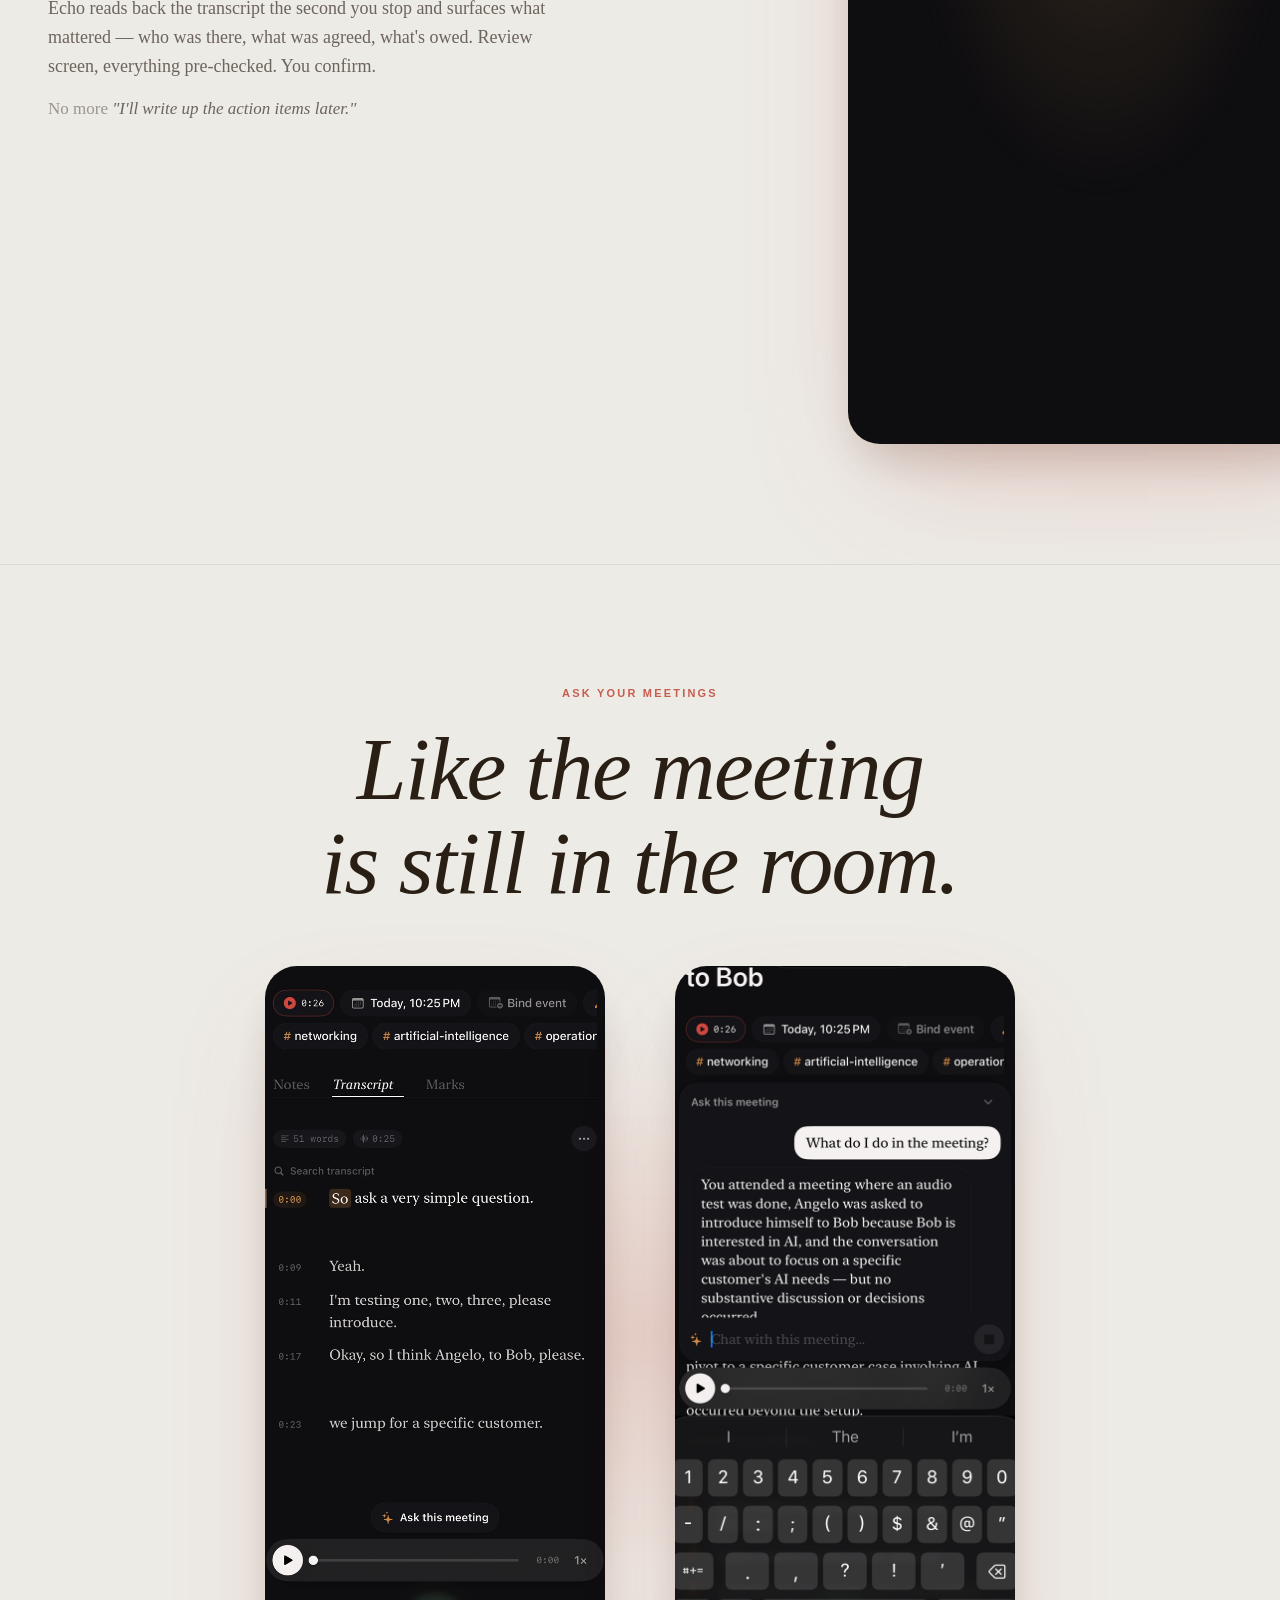
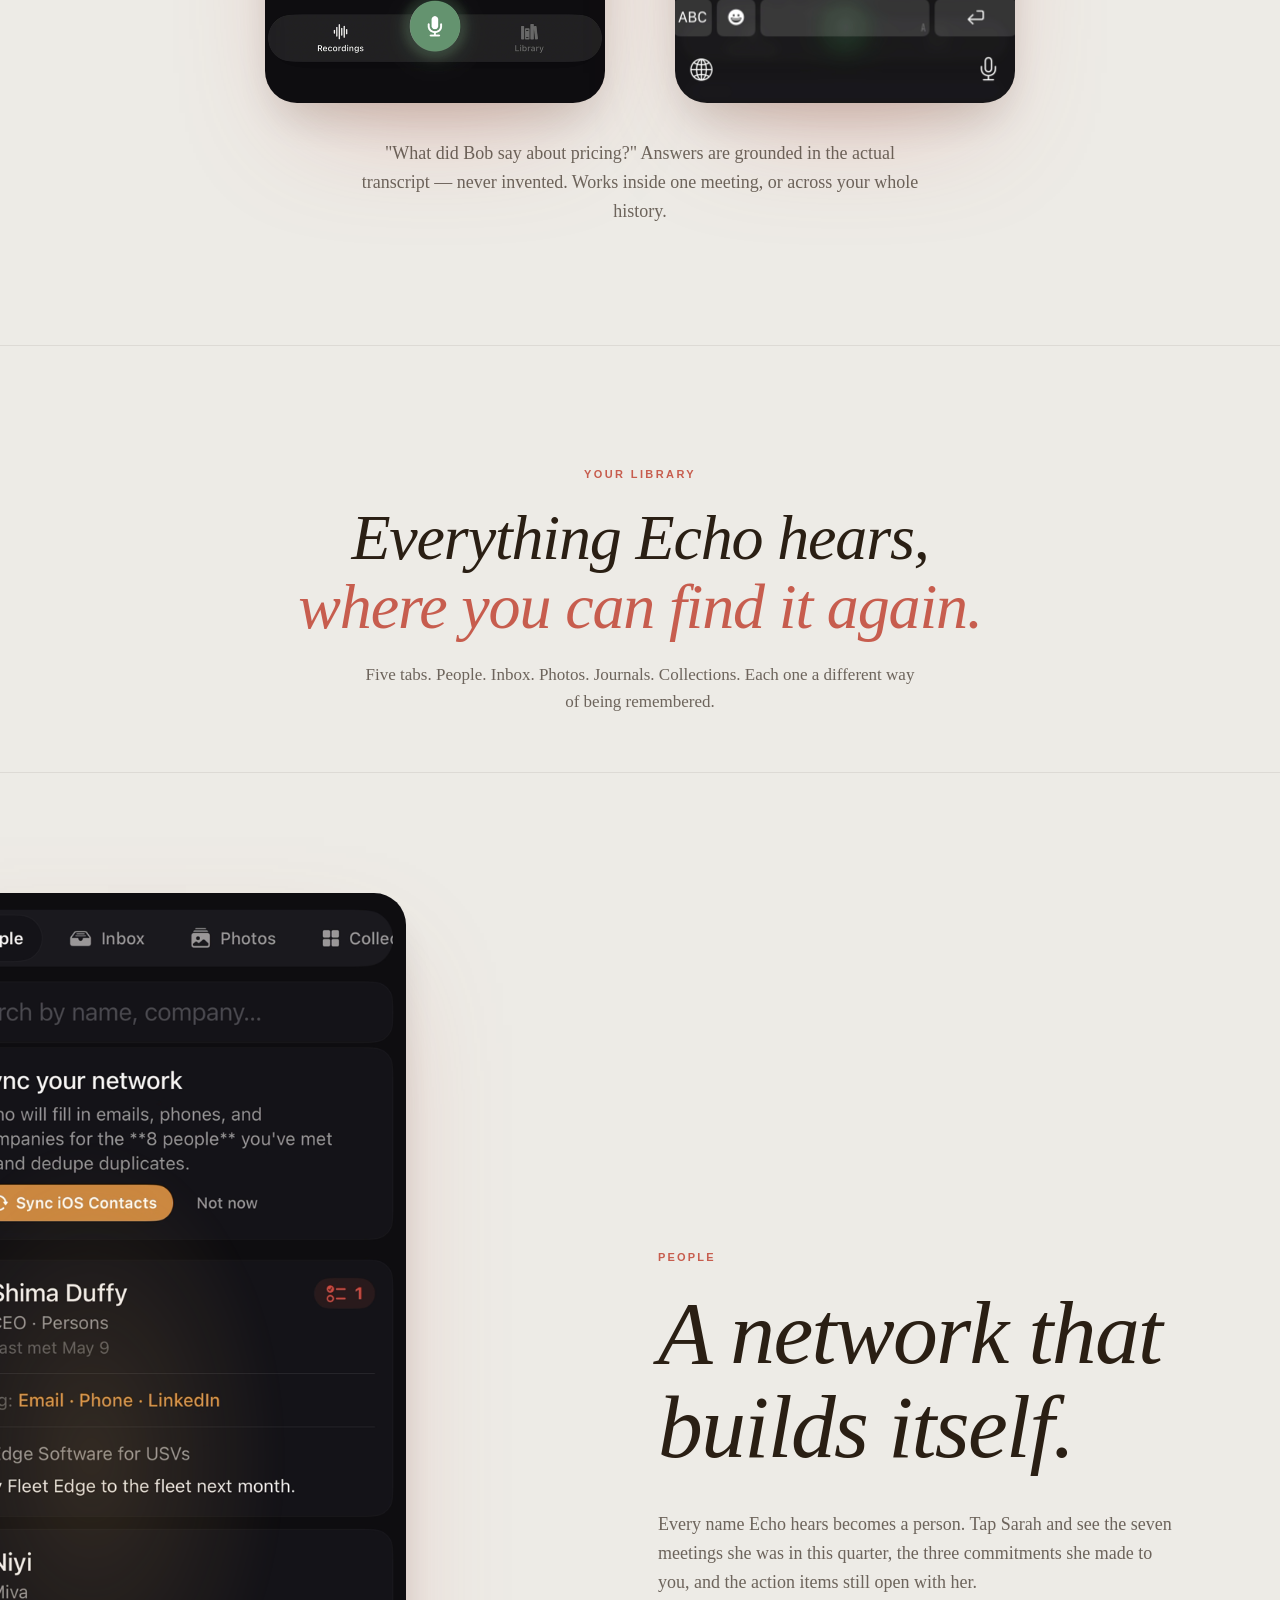
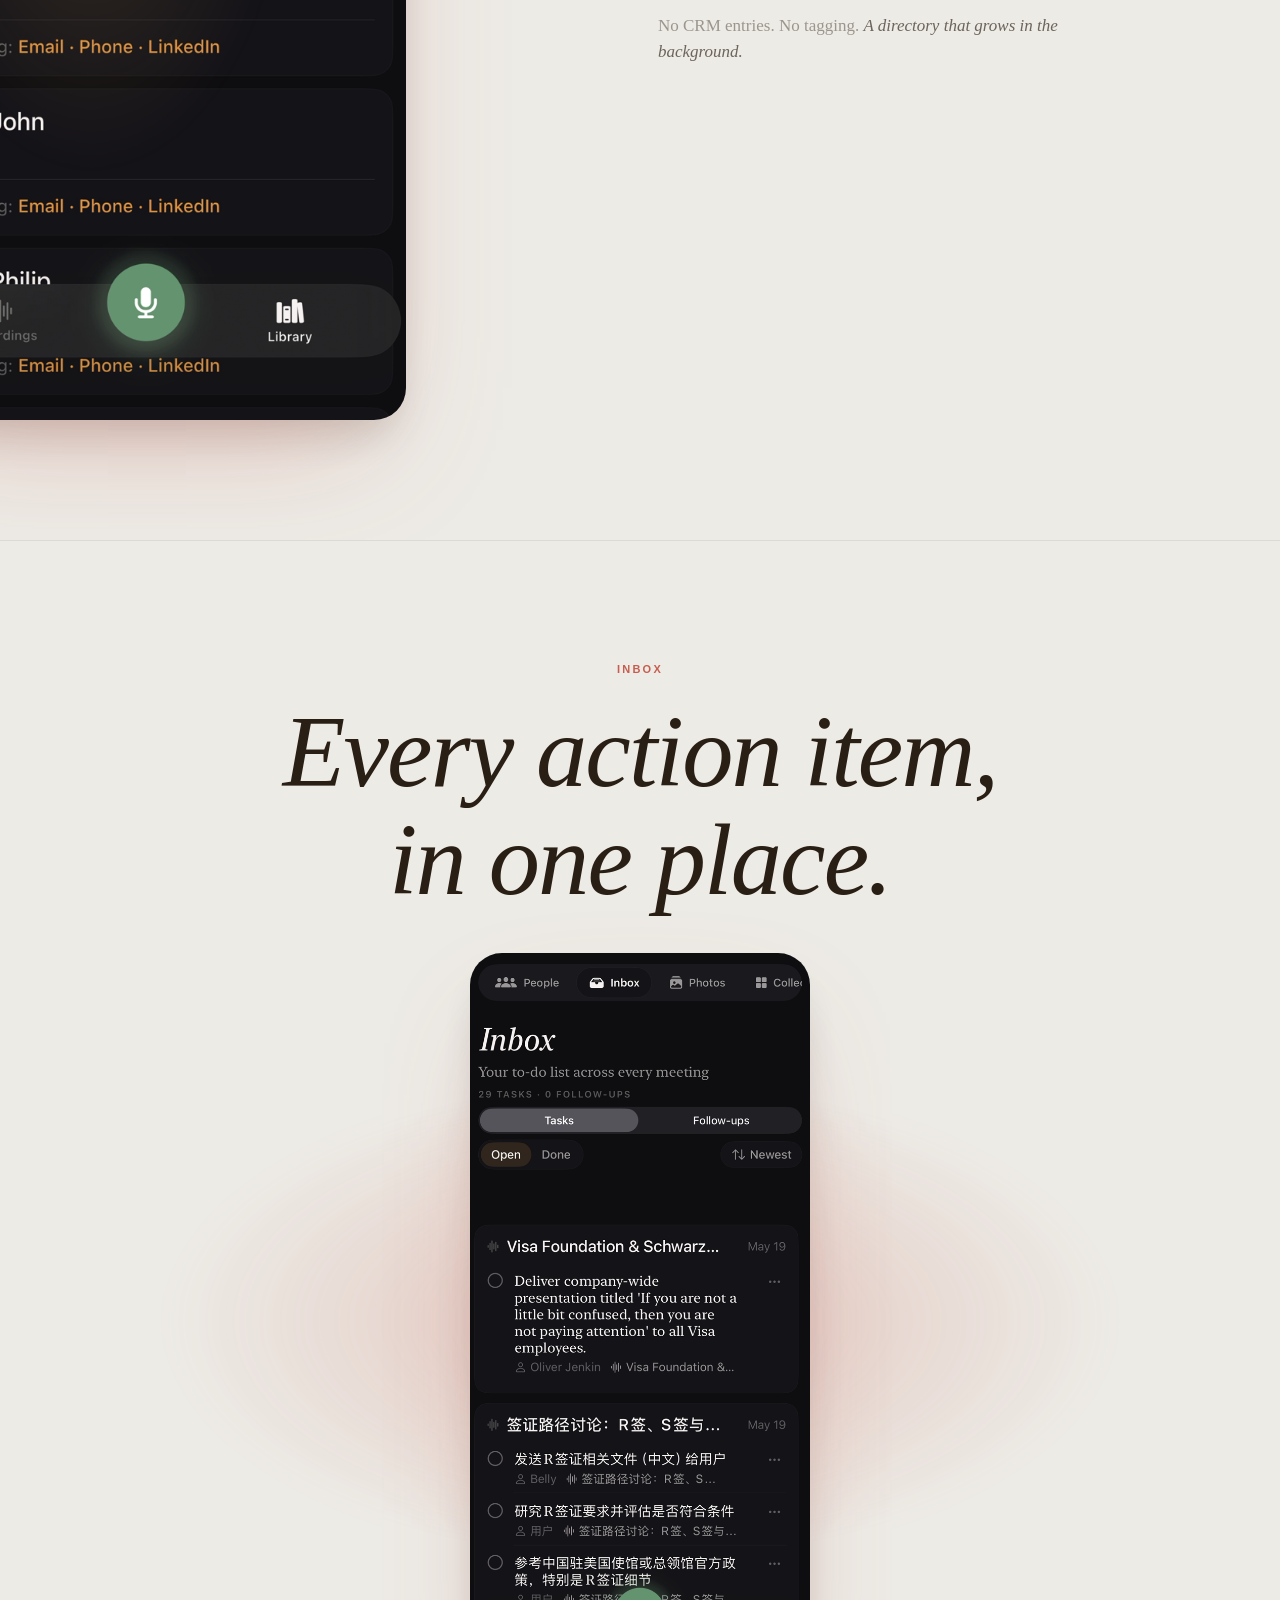
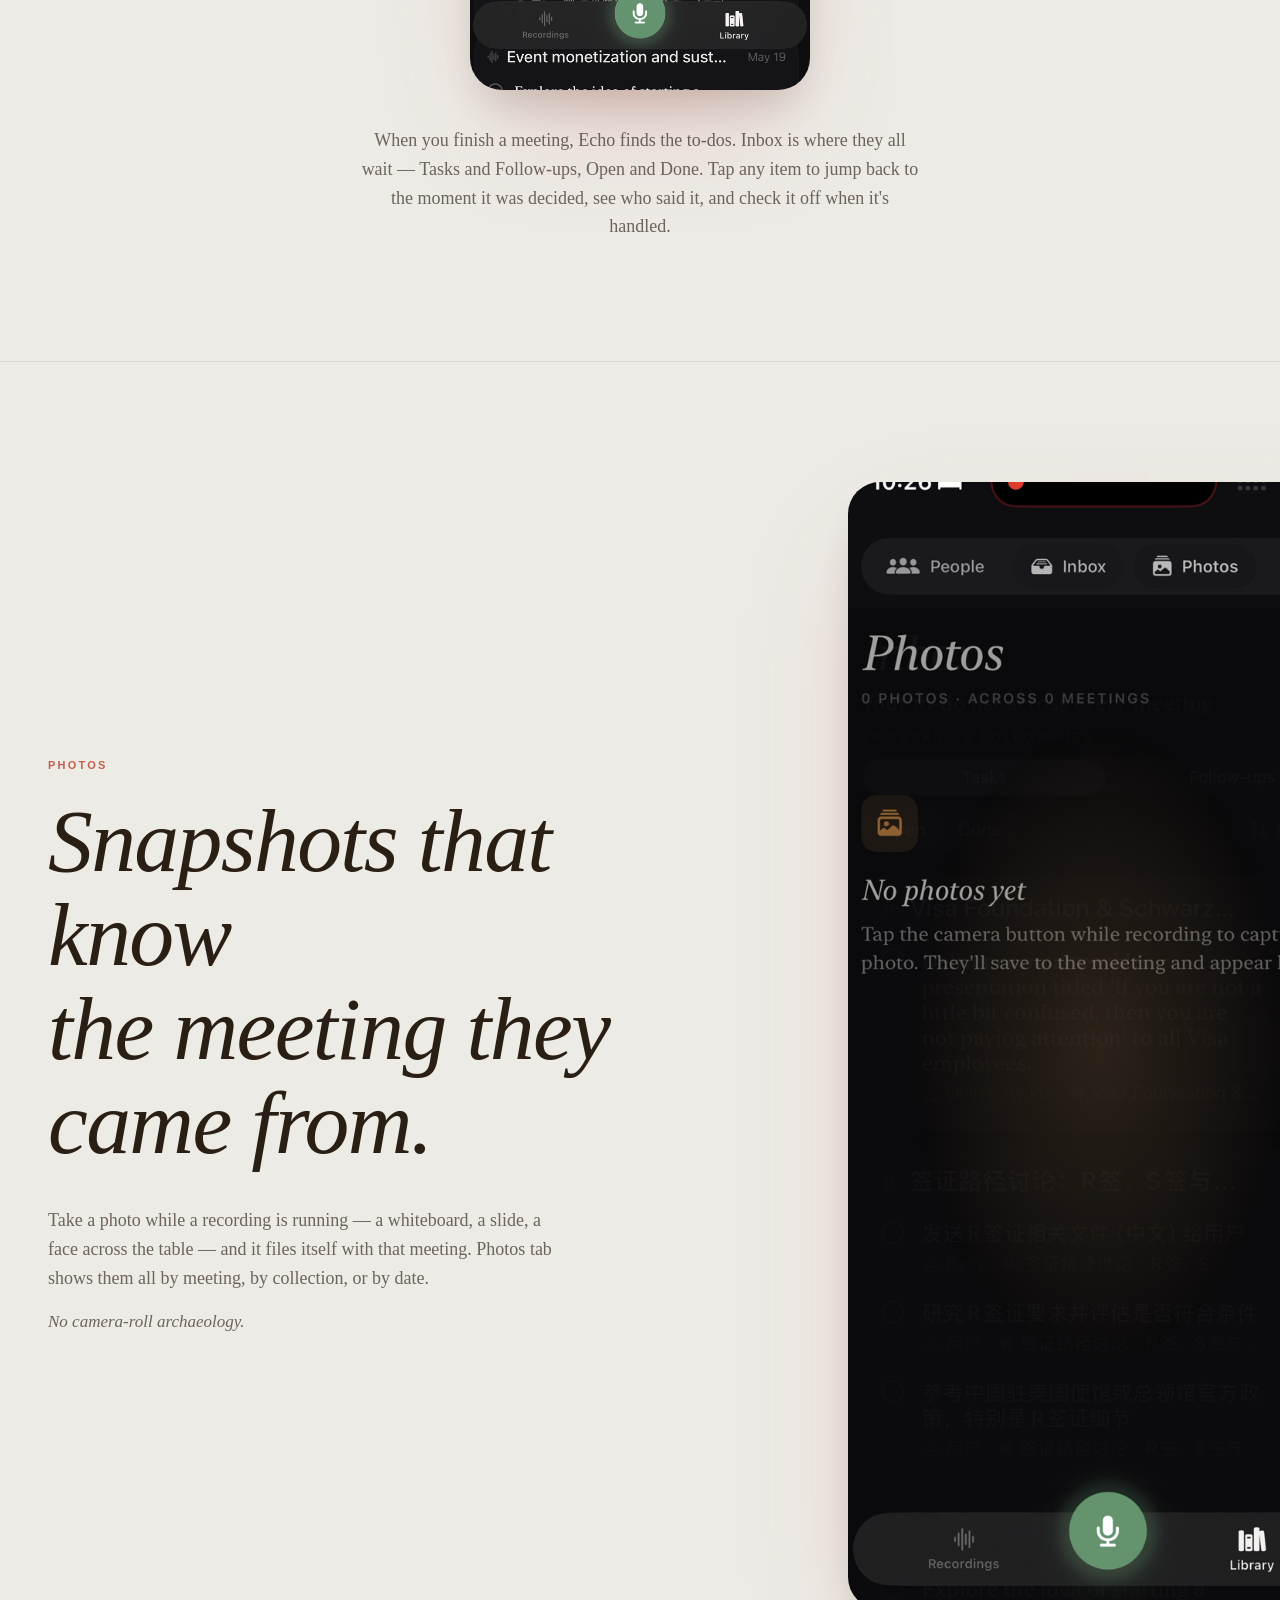
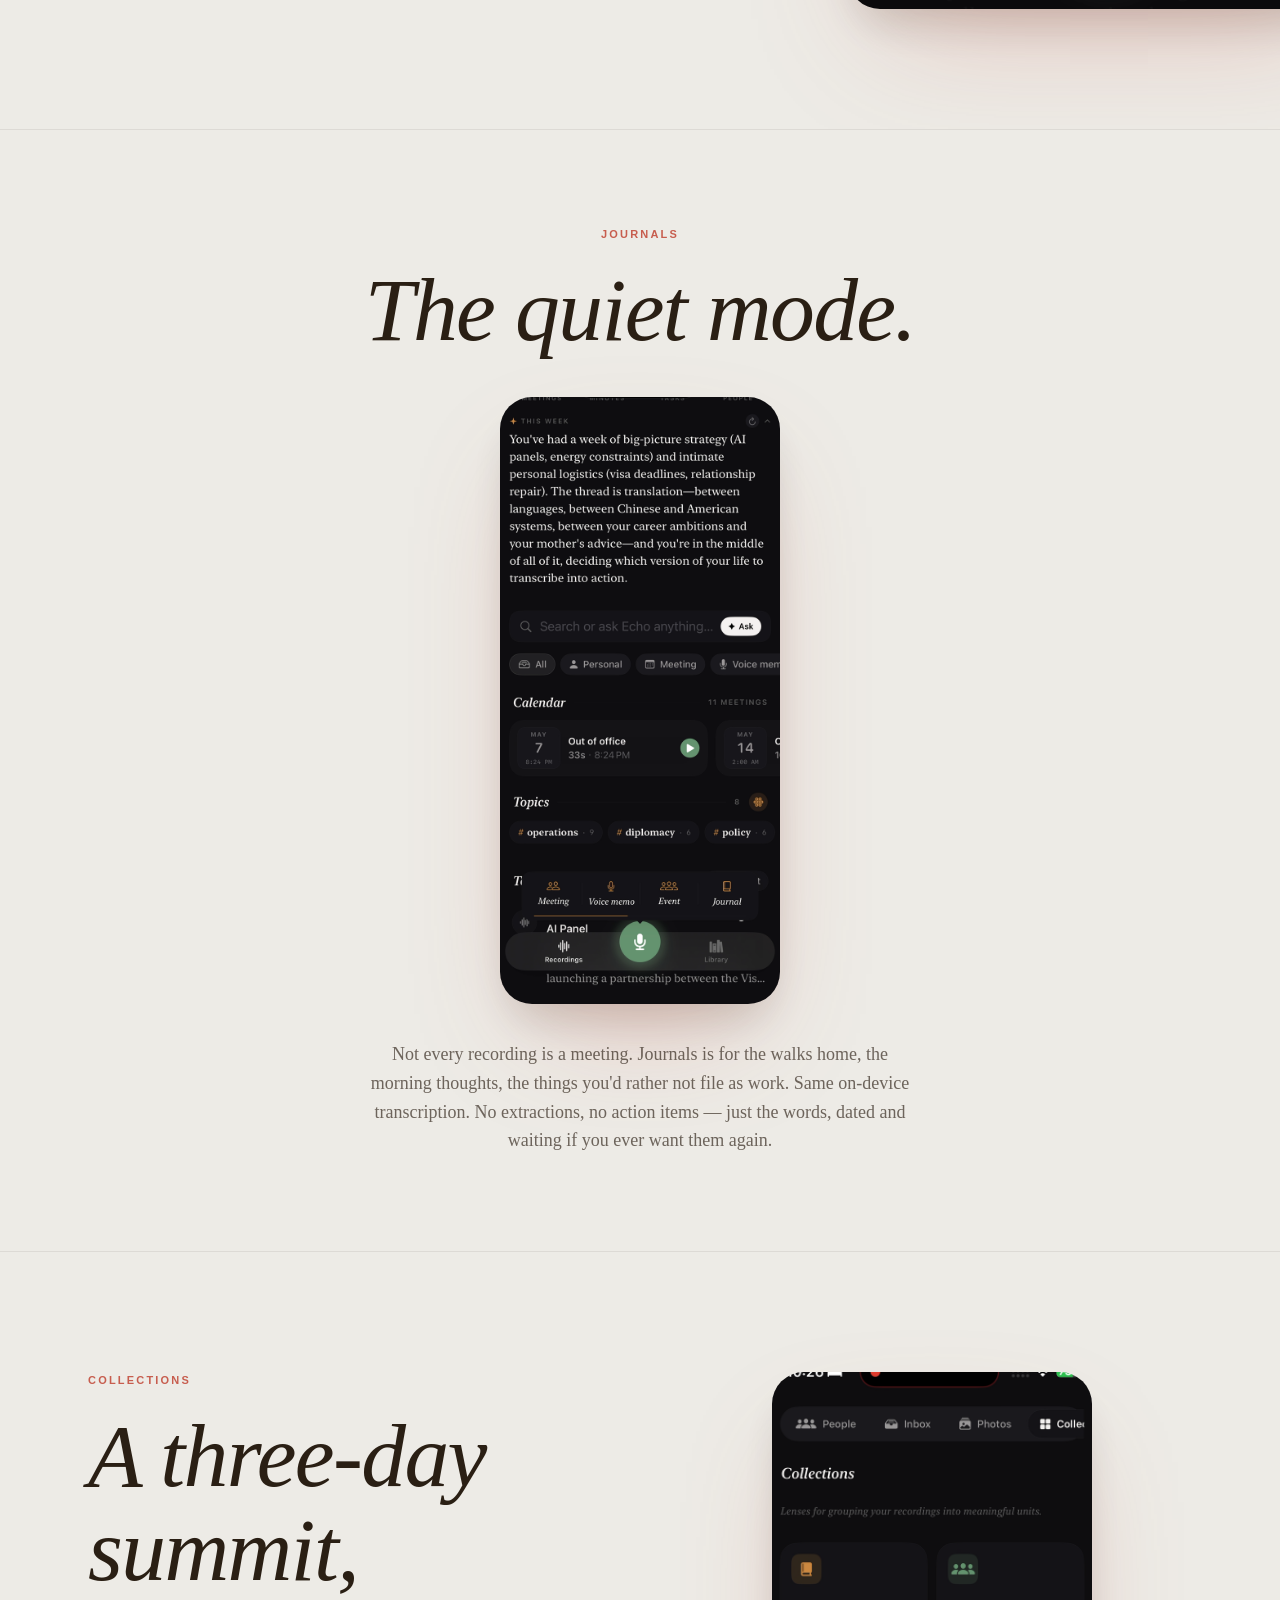
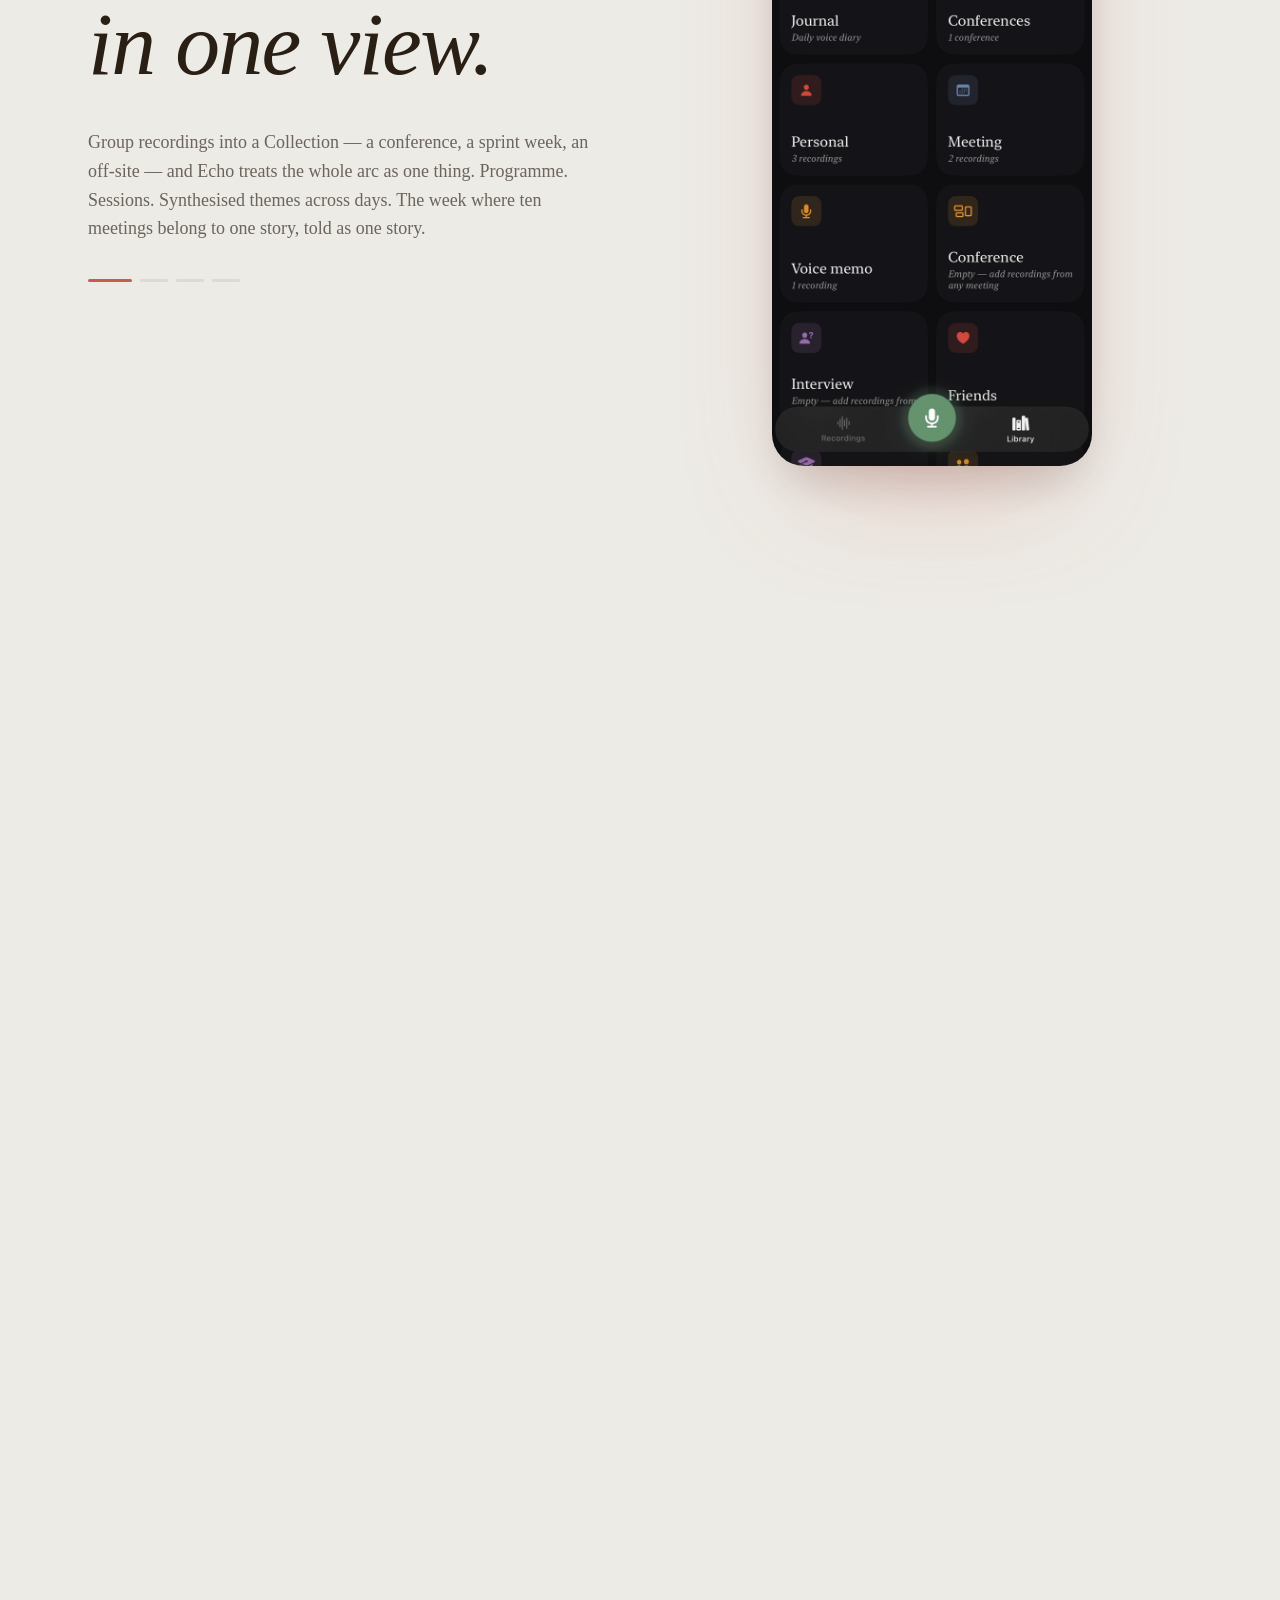
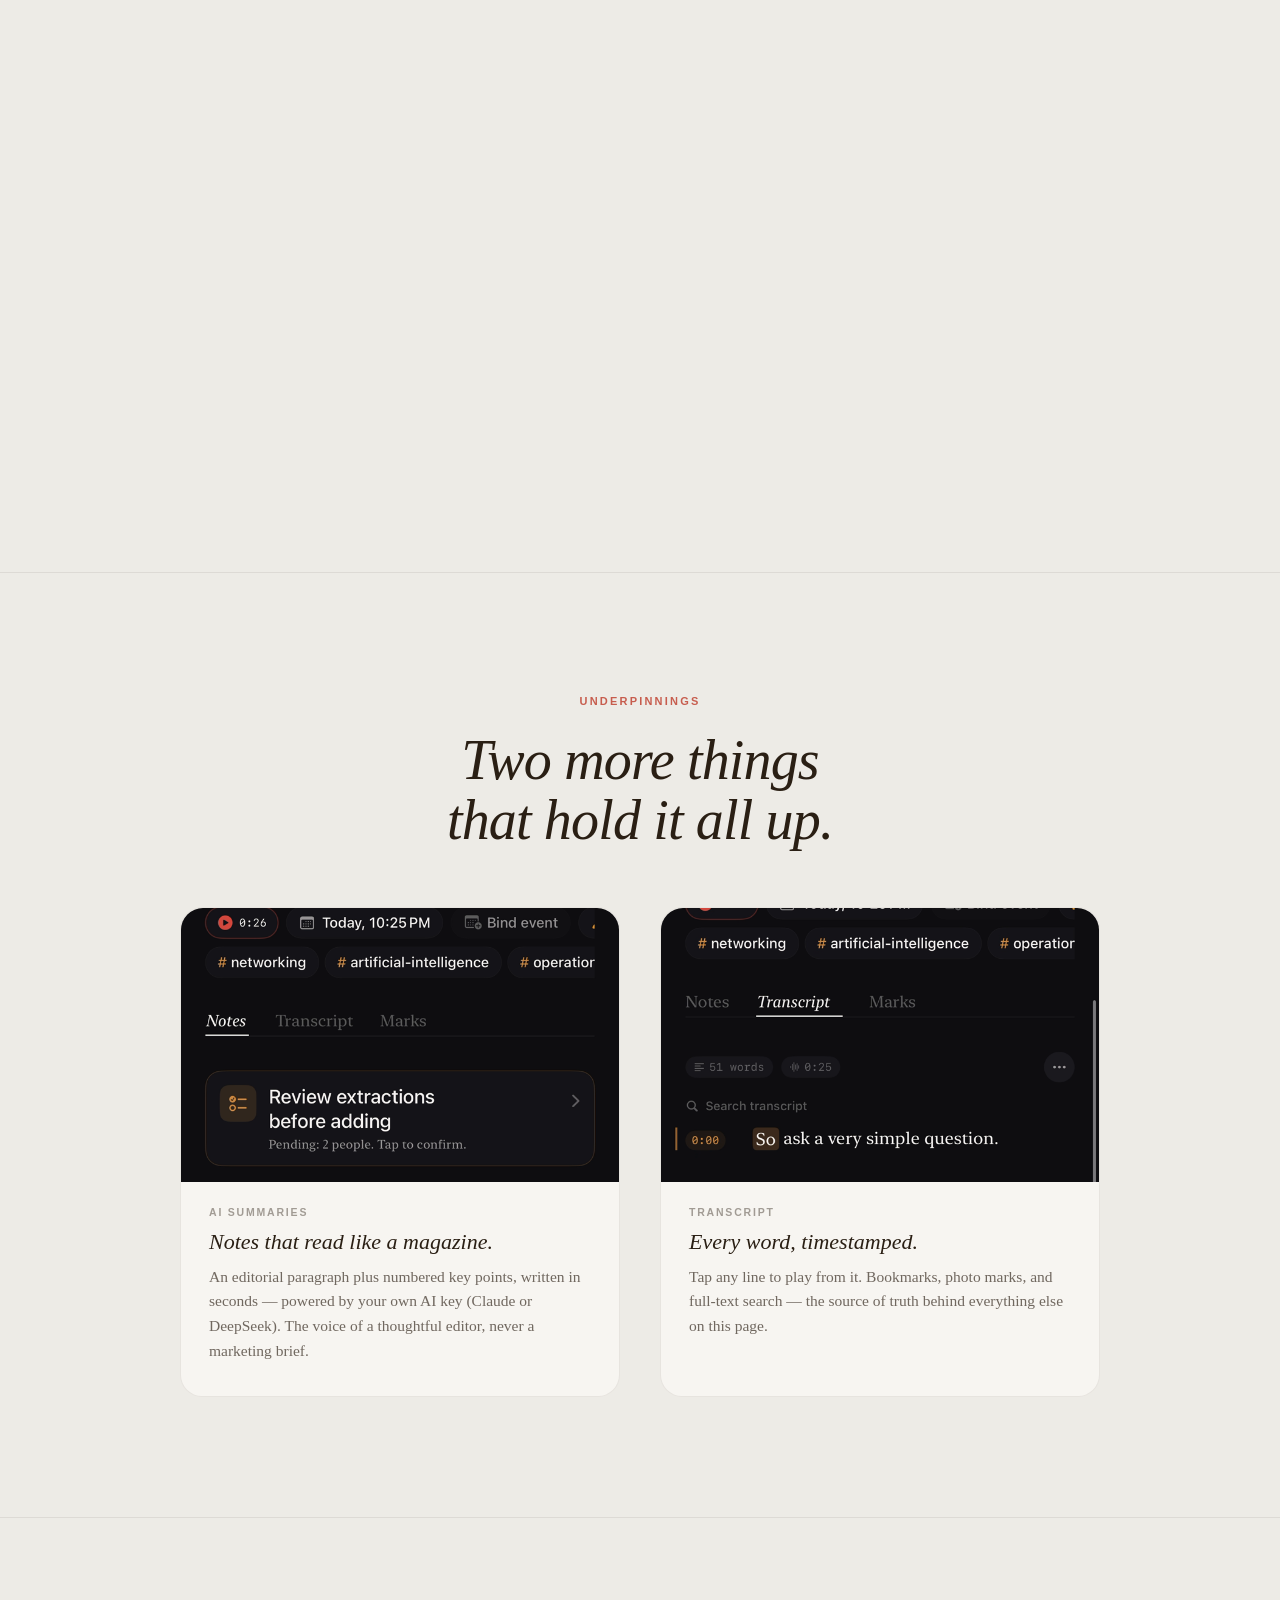
==== commit c6443a2d: "Audit fixes: unify containers, normalize rhythm, mobile scrub degrade - Unify container width to 110" ====
--- a/docs/index.html
+++ b/docs/index.html
@@ -214,7 +214,7 @@
     </section>
 
     <section class="how">
-        <div class="container">
+        <div class="container container-narrow">
             <h2 class="reveal">Two taps. Then forget it's running.</h2>
             <div class="how-steps">
                 <div class="how-step reveal">
@@ -237,7 +237,7 @@
     </section>
 
     <section class="privacy">
-        <div class="container">
+        <div class="container container-narrow">
             <div class="feature-eyebrow reveal">PRIVACY BY DESIGN</div>
             <h2 class="reveal reveal-delay-1">Your meetings stay yours.</h2>
             <p class="reveal reveal-delay-2">Echo has no server. No account. No analytics. No third-party trackers. Audio recordings live in your iPhone's local storage. Transcripts stored in SwiftData on your device. AI features are opt-in — when you add your own API key, only the transcript text is sent, never the recording.</p>
@@ -246,7 +246,7 @@
     </section>
 
     <section class="faq">
-        <div class="container">
+        <div class="container container-narrow">
             <h2 class="reveal">Questions</h2>
             <details>
                 <summary>Is Echo free?</summary>
@@ -312,6 +312,7 @@
             }
 
             // Reveal-on-scroll
+            var revealEls = document.querySelectorAll('.reveal');
             if ('IntersectionObserver' in window) {
                 var io = new IntersectionObserver(function(entries) {
                     entries.forEach(function(entry) {
@@ -320,11 +321,29 @@
                             io.unobserve(entry.target);
                         }
                     });
-                }, { threshold: 0.14, rootMargin: '0px 0px -8% 0px' });
-                document.querySelectorAll('.reveal').forEach(function(el) { io.observe(el); });
+                }, { threshold: 0.08, rootMargin: '0px 0px -6% 0px' });
+                revealEls.forEach(function(el) { io.observe(el); });
             } else {
-                document.querySelectorAll('.reveal').forEach(function(el) { el.classList.add('in-view'); });
+                revealEls.forEach(function(el) { el.classList.add('in-view'); });
             }
+
+            // Safety net: force-reveal anything still hidden after 1.8s
+            // (handles cases where IO never fires — e.g. sections already past threshold on load)
+            setTimeout(function() {
+                document.querySelectorAll('.reveal:not(.in-view)').forEach(function(el) {
+                    var rect = el.getBoundingClientRect();
+                    if (rect.top < window.innerHeight * 1.1) {
+                        el.classList.add('in-view');
+                    }
+                });
+            }, 1800);
+
+            // Final safety: after 4s, reveal everything regardless
+            setTimeout(function() {
+                document.querySelectorAll('.reveal:not(.in-view)').forEach(function(el) {
+                    el.classList.add('in-view');
+                });
+            }, 4000);
 
             // Hero parallax (desktop only, gentle)
             var hero = document.querySelector('.hero-inner');
--- a/docs/style.css
+++ b/docs/style.css
@@ -22,6 +22,7 @@
     -webkit-font-smoothing: antialiased;
     -moz-osx-font-smoothing: grayscale;
     scroll-behavior: smooth;
+    overflow-x: hidden;
 }
 
 body {
@@ -30,6 +31,7 @@
     color: var(--warm-ink);
     line-height: 1.55;
     overflow-x: hidden;
+    width: 100%;
 }
 
 /* Atmospheric body wash */
@@ -51,13 +53,27 @@
 }
 
 .container {
-    max-width: 720px;
+    max-width: 1100px;
     margin: 0 auto;
     padding: 0 24px;
 }
 
 .container-wide {
     max-width: 1180px;
+}
+
+/* Narrow inner content for prose-heavy sections (faq, privacy, how, footer, demo, library-intro, moments) */
+.container-narrow {
+    max-width: 720px;
+}
+
+/* Within the new wider .container, narrow prose blocks by max-width on the elements themselves */
+.hero .subtitle,
+.moments-sub,
+.library-sub {
+    max-width: 560px;
+    margin-left: auto;
+    margin-right: auto;
 }
 
 /* Reveal-on-scroll — slower, more deliberate */
@@ -80,7 +96,7 @@
 .hero {
     padding: 120px 0 120px;
     text-align: center;
-    min-height: 92vh;
+    min-height: 88vh;
     display: flex;
     align-items: center;
     overflow: hidden;
@@ -166,11 +182,11 @@
 
 /* ───────────── MOMENTS INTRO ───────────── */
 .moments {
-    min-height: 90vh;
+    min-height: 80vh;
     display: flex;
     align-items: center;
     justify-content: center;
-    padding: 80px 0;
+    padding: 120px 0;
     border-top: 0.5px solid var(--hairline);
     text-align: center;
 }
@@ -178,11 +194,14 @@
 .moments-line {
     font-style: normal;
     font-weight: 400;
-    font-size: clamp(48px, 9vw, 130px);
+    font-size: clamp(40px, 9vw, 130px);
     line-height: 1.05;
     color: var(--warm-ink);
     letter-spacing: -0.025em;
     margin-bottom: 36px;
+    overflow-wrap: break-word;
+    word-wrap: break-word;
+    hyphens: auto;
 }
 
 .moments-line em {
@@ -204,6 +223,7 @@
     padding: 120px 0;
     border-top: 0.5px solid var(--hairline);
     text-align: center;
+    overflow: hidden; /* contain the bleed glow */
 }
 
 .demo-eyebrow {
@@ -219,12 +239,13 @@
     position: relative;
     display: inline-block;
     margin-bottom: 28px;
+    max-width: 100%;
 }
 
 .demo-frame::before {
     content: "";
     position: absolute;
-    inset: -10% -18%;
+    inset: -8% -10%;
     background: radial-gradient(closest-side, rgba(199, 93, 78, 0.22), rgba(199, 93, 78, 0) 70%);
     z-index: 0;
     pointer-events: none;
@@ -275,7 +296,7 @@
 
 /* ───────────── STAGE (hero features) — shared bits ───────────── */
 .stage {
-    padding: 140px 0;
+    padding: 120px 0;
     border-top: 0.5px solid var(--hairline);
     position: relative;
 }
@@ -393,13 +414,13 @@
 /* ───────────── STAGE 2 — BLEED (Extract) ───────────── */
 .stage-bleed {
     overflow: hidden;
-    padding: 140px 0;
+    padding: 120px 0;
 }
 
 .stage-bleed-grid {
     max-width: 1280px;
     margin: 0 auto;
-    padding: 0 0 0 24px;
+    padding: 0 24px;
     display: grid;
     grid-template-columns: 1fr;
     gap: 56px;
@@ -407,7 +428,7 @@
 }
 
 .stage-bleed-text {
-    padding-right: 24px;
+    padding-right: 0;
 }
 
 .stage-bleed-shot {
@@ -439,8 +460,8 @@
     content: "";
     position: absolute;
     top: 50%;
-    left: 30%;
-    width: 90%;
+    left: 20%;
+    width: 80%;
     height: 80%;
     transform: translateY(-50%);
     background: radial-gradient(closest-side, rgba(194, 152, 86, 0.18), rgba(194, 152, 86, 0) 70%);
@@ -503,7 +524,7 @@
    Library intro + the five tabs (People, Inbox, Photos, Journals, Collections).
    Visually anchored as one chapter via the intro band. */
 .library-intro {
-    padding: 96px 0 56px;
+    padding: 120px 0 56px;
     text-align: center;
     border-top: 0.5px solid var(--hairline);
 }
@@ -525,6 +546,9 @@
     color: var(--warm-ink);
     letter-spacing: -0.018em;
     margin-bottom: 20px;
+    max-width: 820px;
+    margin-left: auto;
+    margin-right: auto;
 }
 
 .library-h2 em {
@@ -565,7 +589,7 @@
 
 /* Quiet variant — smaller phone, more breath. Used by Journals. */
 .stage-quiet {
-    padding: 100px 0;
+    padding: 96px 0;
 }
 
 .stage-phone-small img {
@@ -631,17 +655,17 @@
 
 .scrub-phone-wrap {
     position: relative;
-    min-height: 100vh;
+    min-height: 100%;
 }
 
 .scrub-phone {
     position: sticky;
-    top: 12vh;
+    top: 8vh;
     display: flex;
     justify-content: center;
     width: 100%;
     aspect-ratio: 1290 / 2796;
-    max-width: 360px;
+    max-width: 320px;
     margin: 0 auto;
 }
 
@@ -686,7 +710,7 @@
 
 /* ───────────── MOSAIC (5 secondary features) ───────────── */
 .mosaic {
-    padding: 140px 0;
+    padding: 120px 0;
     border-top: 0.5px solid var(--hairline);
 }
 
@@ -795,7 +819,7 @@
 
 /* ───────────── HOW IT WORKS ───────────── */
 .how {
-    padding: 112px 0;
+    padding: 120px 0;
     border-top: 0.5px solid var(--hairline);
 }
 
@@ -868,7 +892,7 @@
 
 /* ───────────── FAQ ───────────── */
 .faq {
-    padding: 112px 0;
+    padding: 120px 0;
     border-top: 0.5px solid var(--hairline);
 }
 
@@ -937,7 +961,7 @@
 
 /* ───────────── PRIVACY ───────────── */
 .privacy {
-    padding: 112px 0;
+    padding: 120px 0;
     border-top: 0.5px solid var(--hairline);
 }
 
@@ -1082,19 +1106,89 @@
 
 .doc-page .tldr ul { margin-bottom: 0; }
 
+/* ───────────── TABLET / INTERMEDIATE TUNING (721–859px) ───────────── */
+@media (max-width: 859px) {
+    .stage-bleed { padding: 96px 0; }
+    .stage-bleed-grid {
+        padding-left: 24px;
+        padding-right: 24px;
+        gap: 40px;
+    }
+    .stage-bleed-shot { margin-right: 0; justify-content: center; }
+    .stage-bleed-shot img { max-width: 340px; margin: 0 auto; }
+    .stage-bleed-text { padding-right: 0; }
+    .stage-bleed-reverse .stage-bleed-grid {
+        padding-left: 24px;
+        padding-right: 24px;
+    }
+    .stage-bleed-reverse .stage-bleed-shot {
+        order: 0;
+        margin-left: 0;
+        justify-content: center;
+    }
+    .stage-bleed-reverse .stage-bleed-text { padding-left: 0; }
+}
+
 /* ───────────── MOBILE TUNING ───────────── */
 @media (max-width: 720px) {
-    .stage { padding: 100px 0; }
-    .stage-bleed-grid { padding-left: 24px; }
-    .stage-bleed-shot { margin-right: 0; }
-    .stage-bleed-shot img { max-width: 320px; margin: 0 auto; }
-    .scrub-container { min-height: auto; padding: 80px 24px; }
+    .hero { padding: 96px 0; min-height: 80vh; }
+    .stage { padding: 80px 0; }
+    .stage-bleed { padding: 80px 0; }
+    .stage-quiet { padding: 72px 0; }
+    .demo-section { padding: 80px 0; }
+    .library-intro { padding: 80px 0 40px; }
+    .mosaic { padding: 80px 0; }
+    .how { padding: 80px 0; }
+    .faq { padding: 80px 0; }
+    .privacy { padding: 80px 0; }
+    .moments { min-height: 60vh; padding: 80px 0; }
+
+    .stage-bleed-grid { padding-left: 24px; padding-right: 24px; }
+    .stage-bleed-shot { margin-right: 0; justify-content: center; }
+    .stage-bleed-shot img { max-width: 300px; margin: 0 auto; }
+    .stage-bleed-text { padding-right: 0; }
+
+    /* Scrub: degrade to stacked cards — no scroll-scrub on mobile */
+    .scrub-container {
+        min-height: auto;
+        padding: 60px 24px;
+        gap: 32px;
+    }
     .scrub-text { position: static; }
     .scrub-phone-wrap { min-height: auto; }
-    .scrub-phone { position: relative; top: 0; max-width: 280px; }
-    .moments { min-height: 70vh; padding: 60px 0; }
-    .mosaic { padding: 100px 0; }
+    .scrub-phone {
+        position: relative;
+        top: 0;
+        max-width: 280px;
+        aspect-ratio: auto;
+        height: auto;
+        display: flex;
+        flex-direction: column;
+        gap: 24px;
+    }
+    .scrub-phone::before { display: none; }
+    .scrub-img {
+        position: relative;
+        inset: auto;
+        height: auto;
+        opacity: 1;
+        transform: none;
+        z-index: 1;
+    }
+    .scrub-dots { display: none; }
+
     .mosaic-grid .tile:nth-child(n) { grid-column: auto; }
+    .mosaic-grid-2 { gap: 24px !important; }
+
+    /* Hero typography breathing on small screens */
+    .echo-mark { font-size: clamp(120px, 36vw, 180px); margin-bottom: 8px; }
+    .wordmark { margin-bottom: 28px; }
+    .tagline { margin-bottom: 18px; }
+    .subtitle { margin-bottom: 32px; }
+
+    /* Headlines breathe; allow wrapping */
+    .stage-headline { font-size: clamp(34px, 8vw, 64px); }
+    .stage-headline-xl { font-size: clamp(38px, 9vw, 72px); }
 }
 
 /* ───────────── REDUCED MOTION ───────────── */
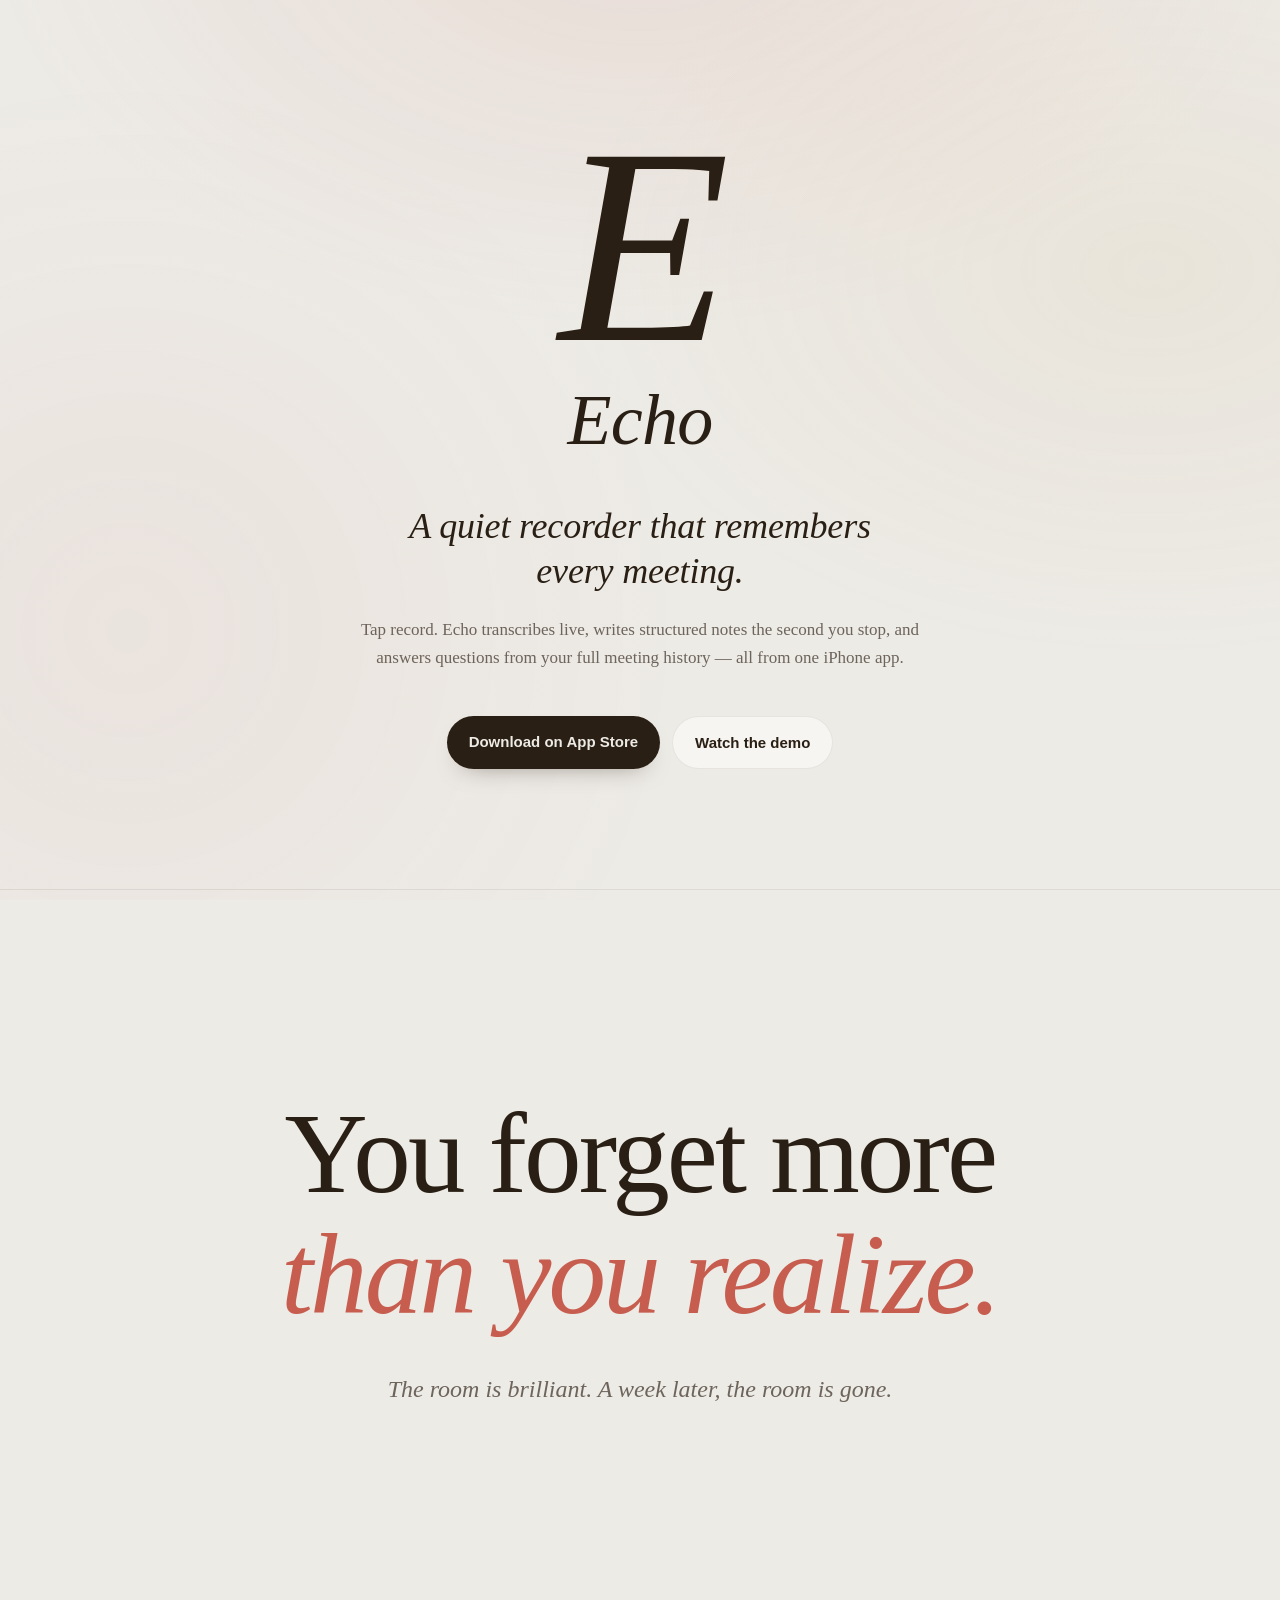
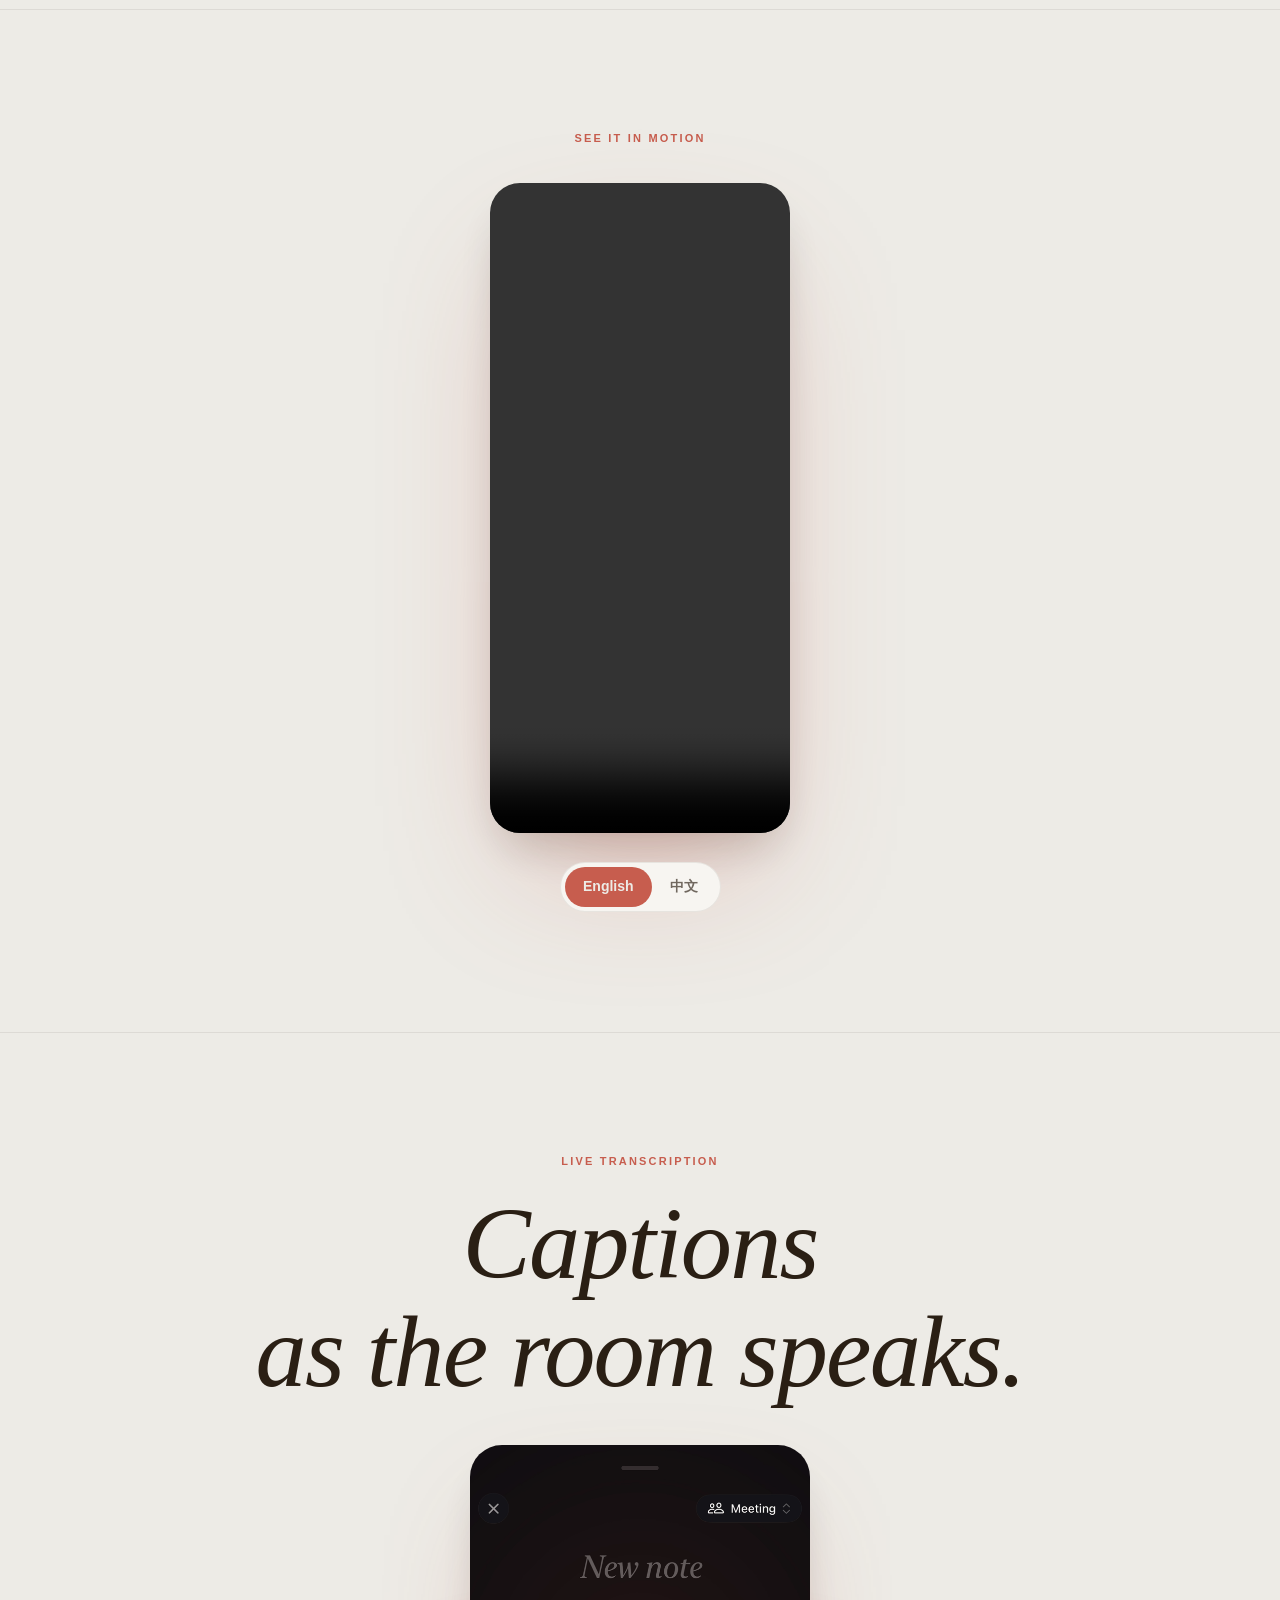
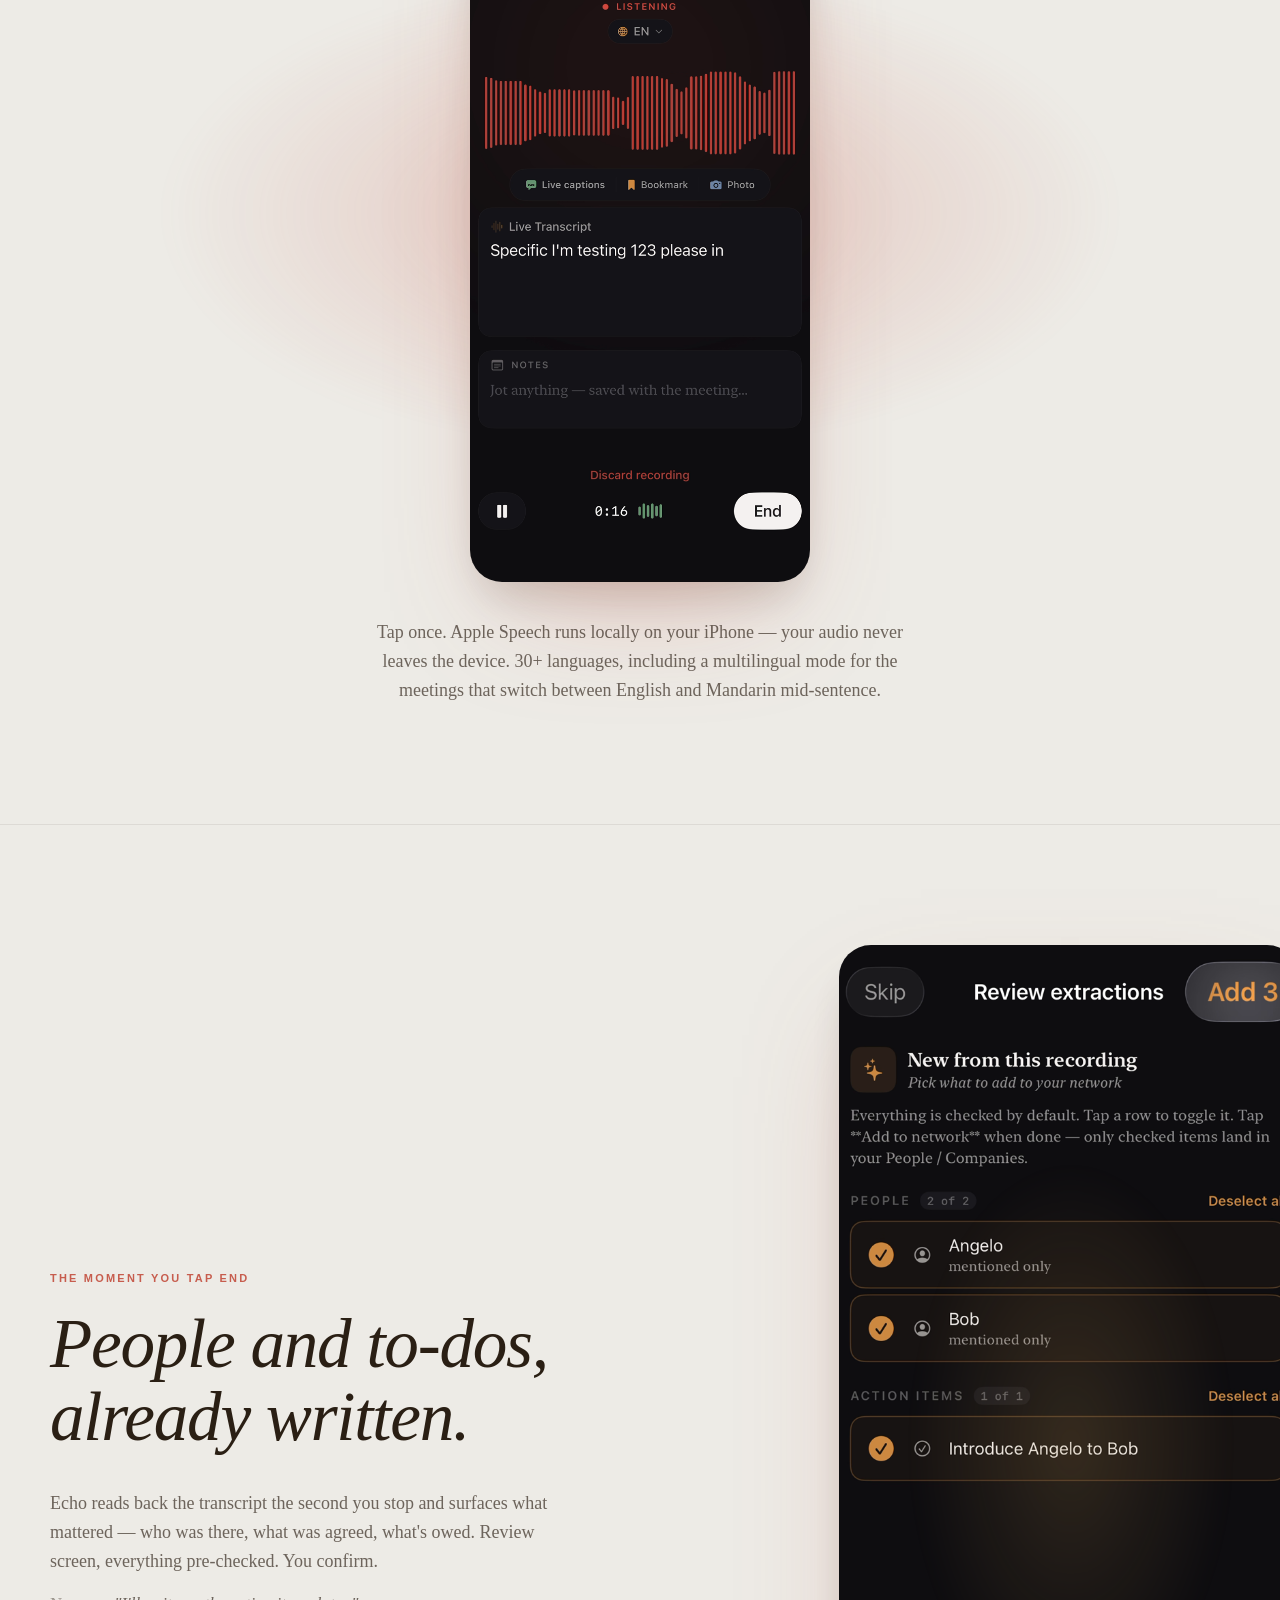
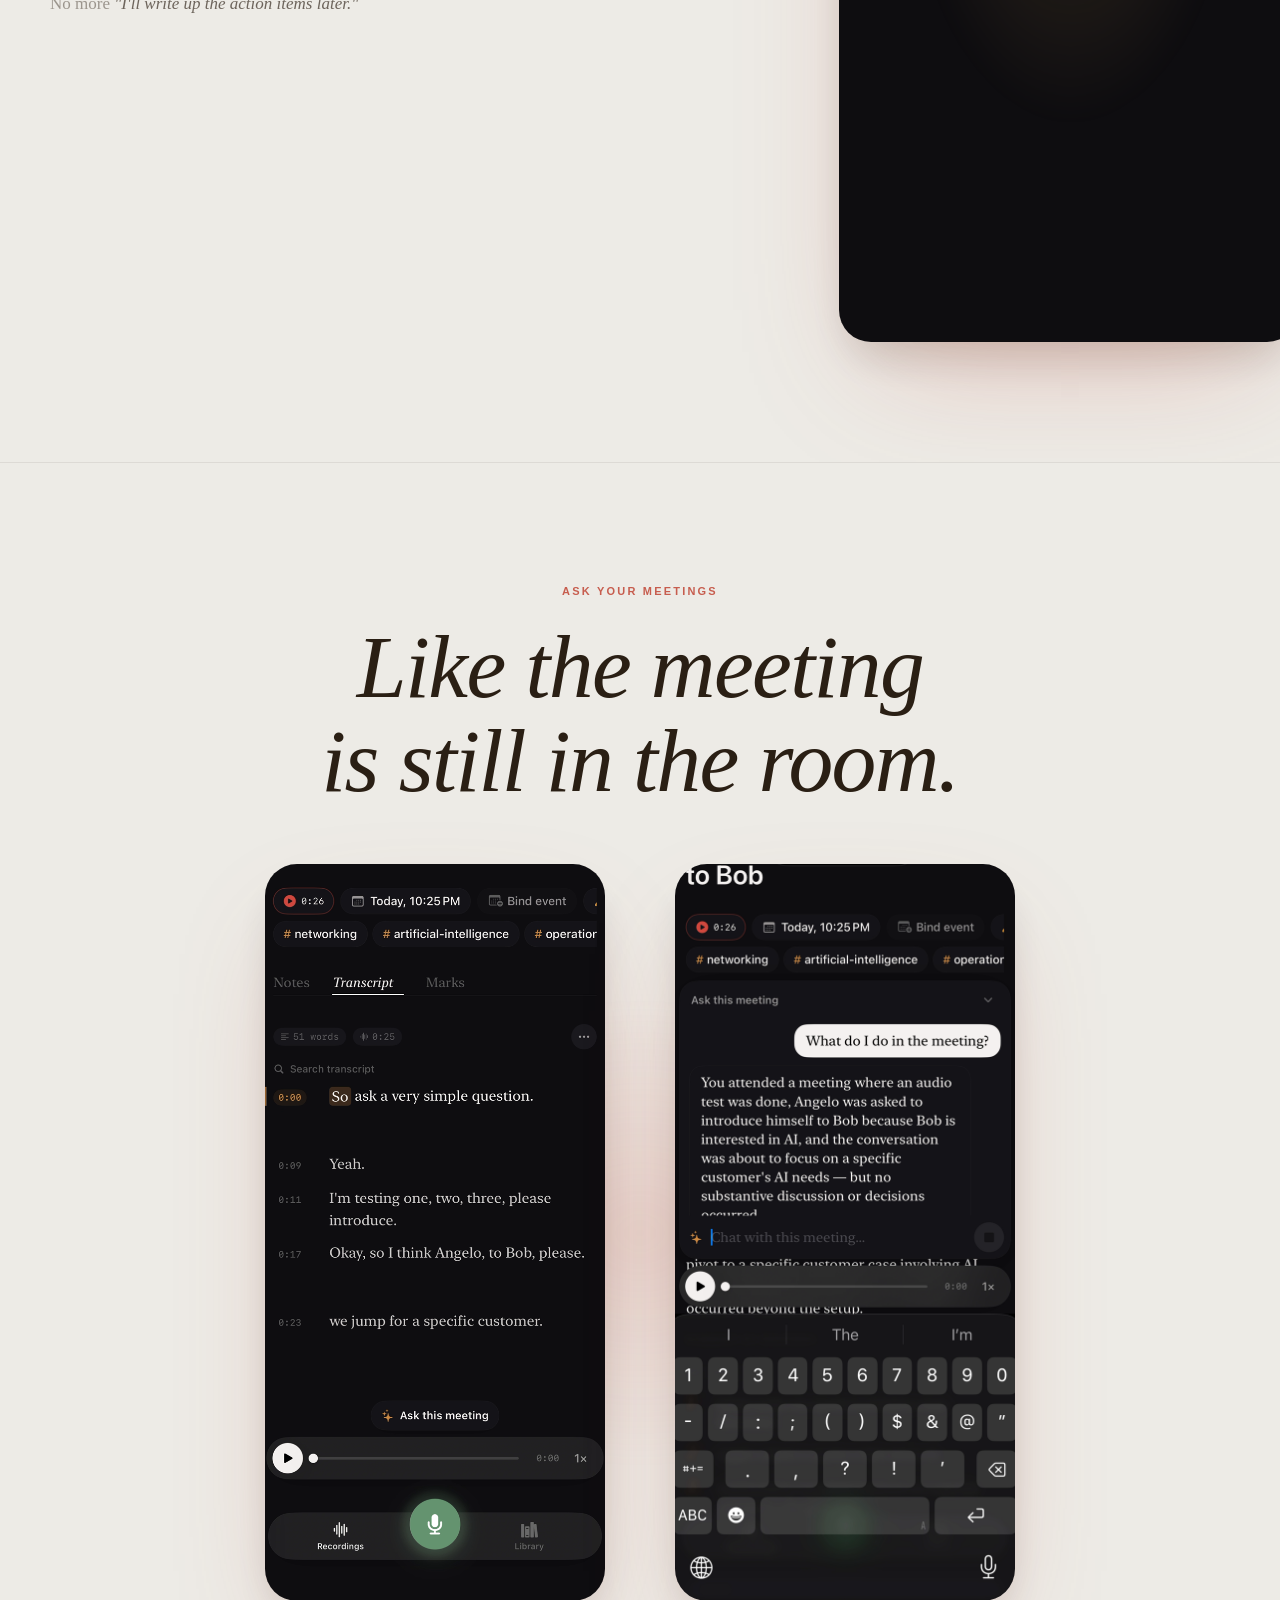
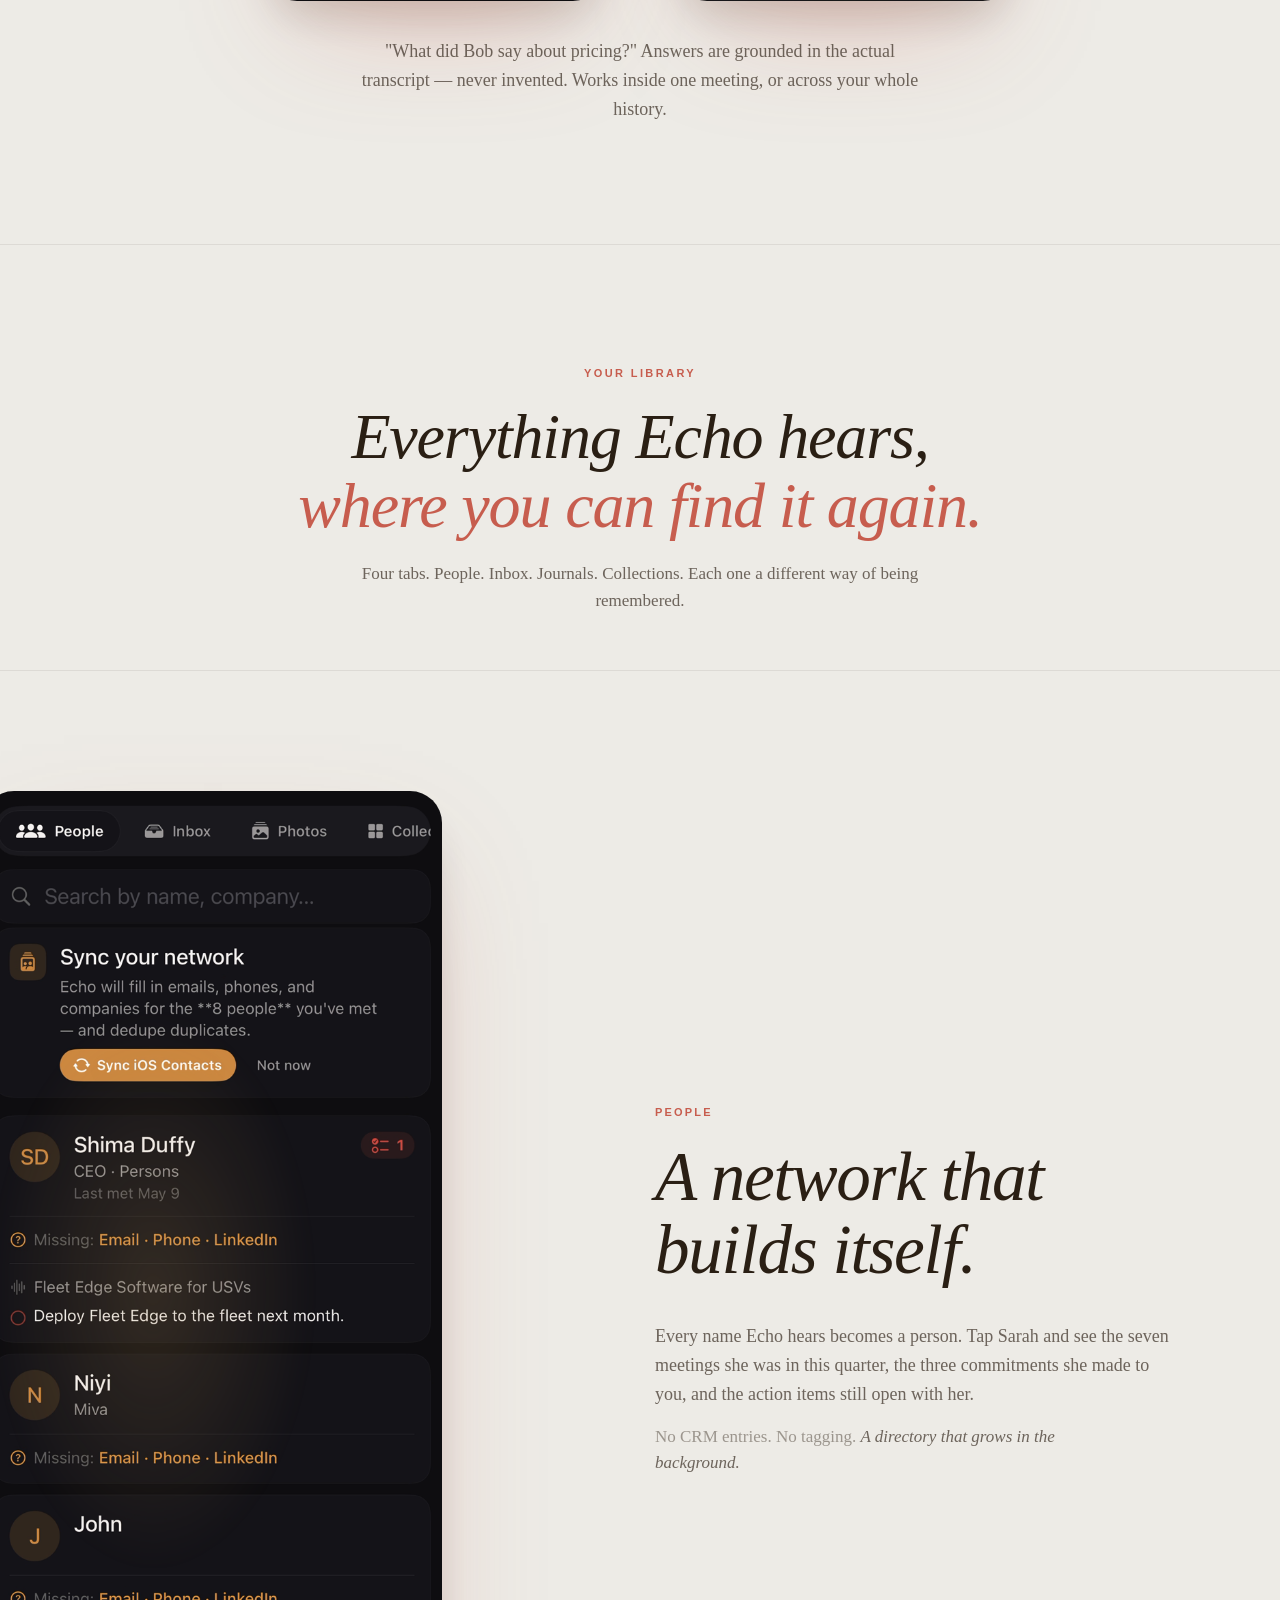
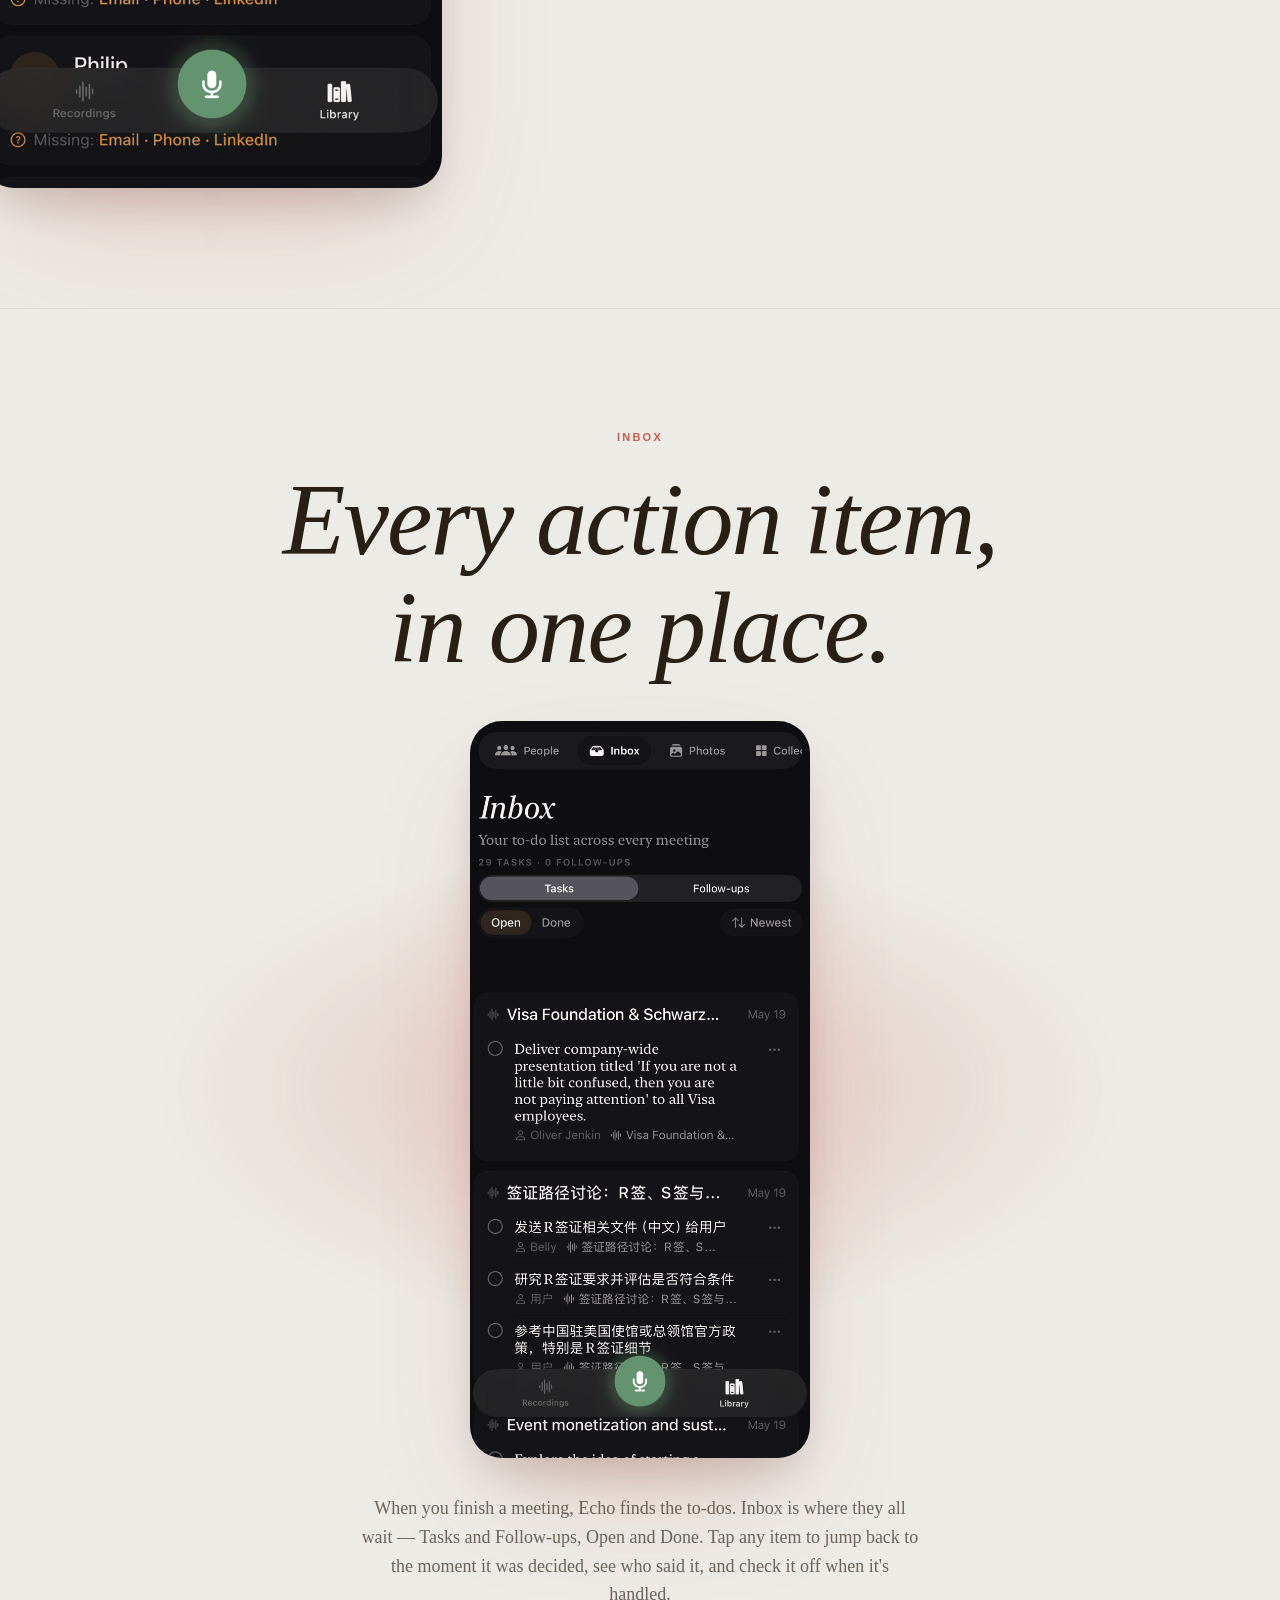
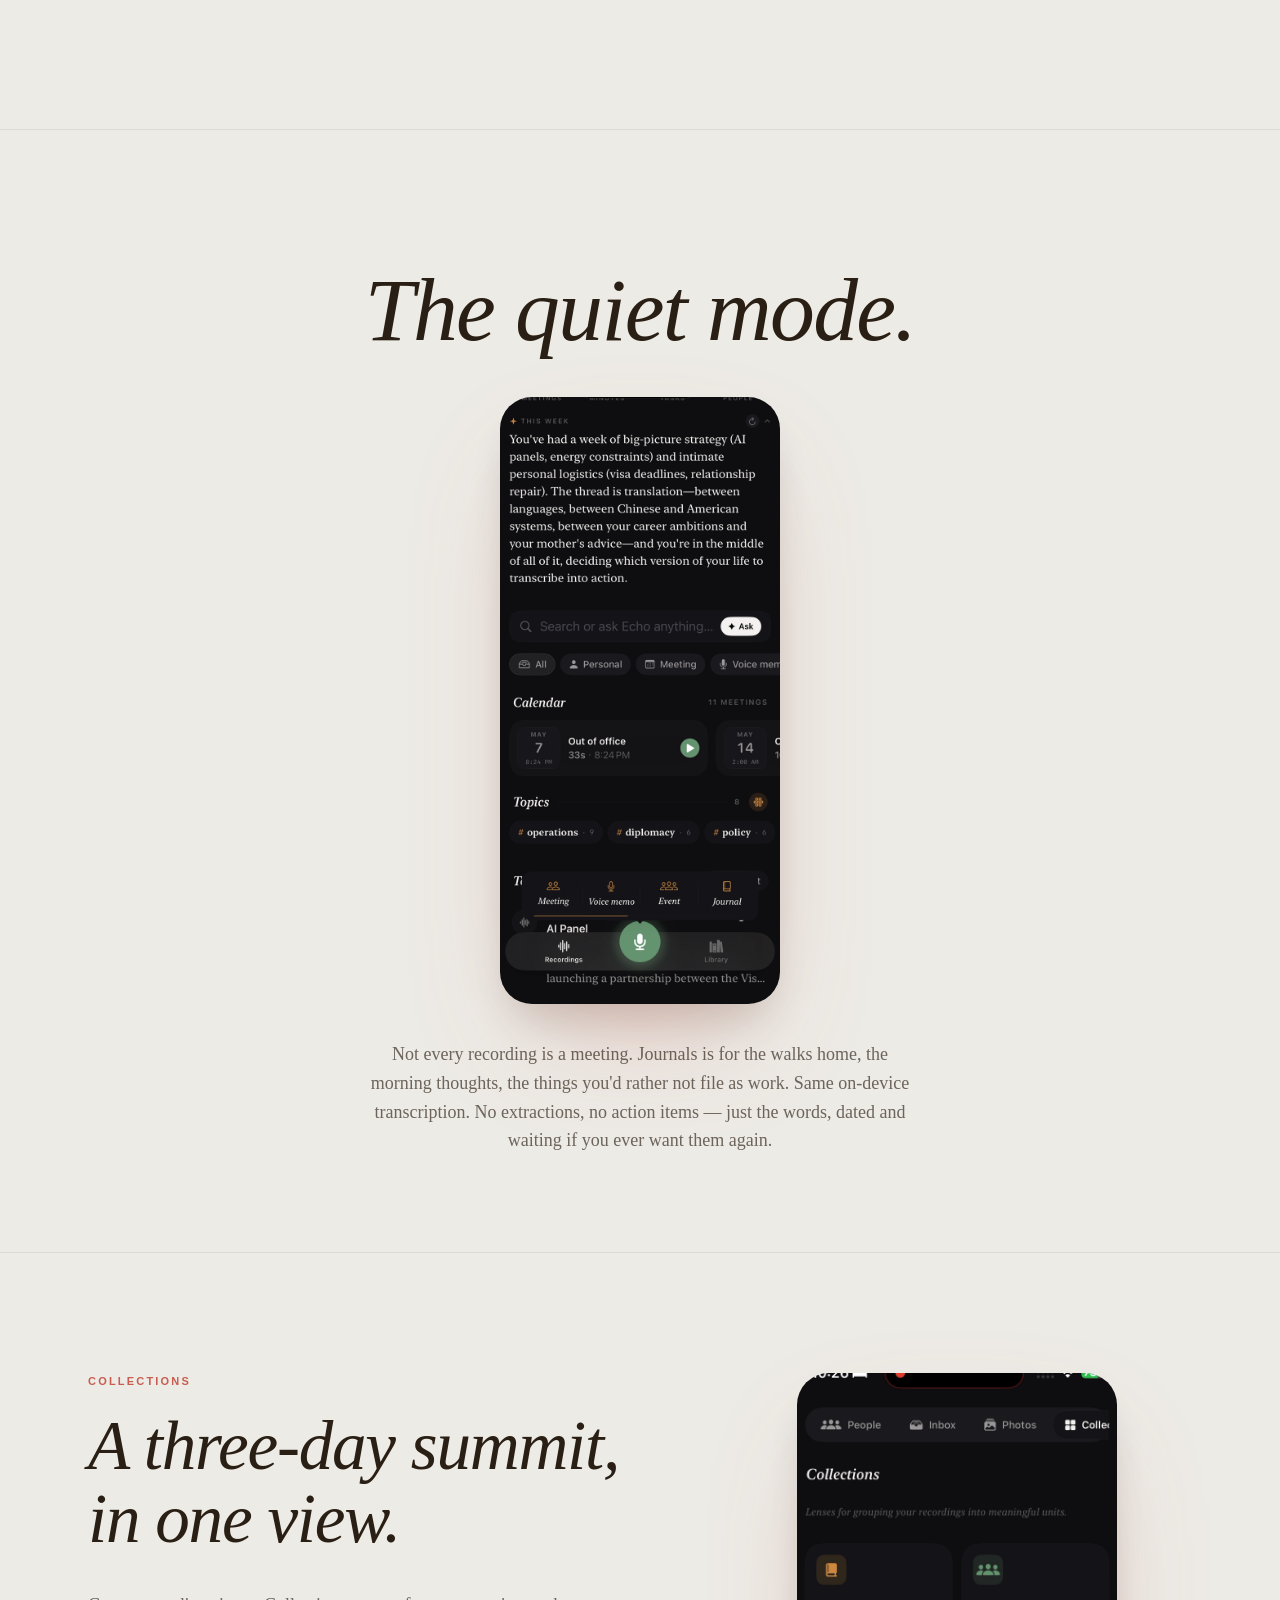
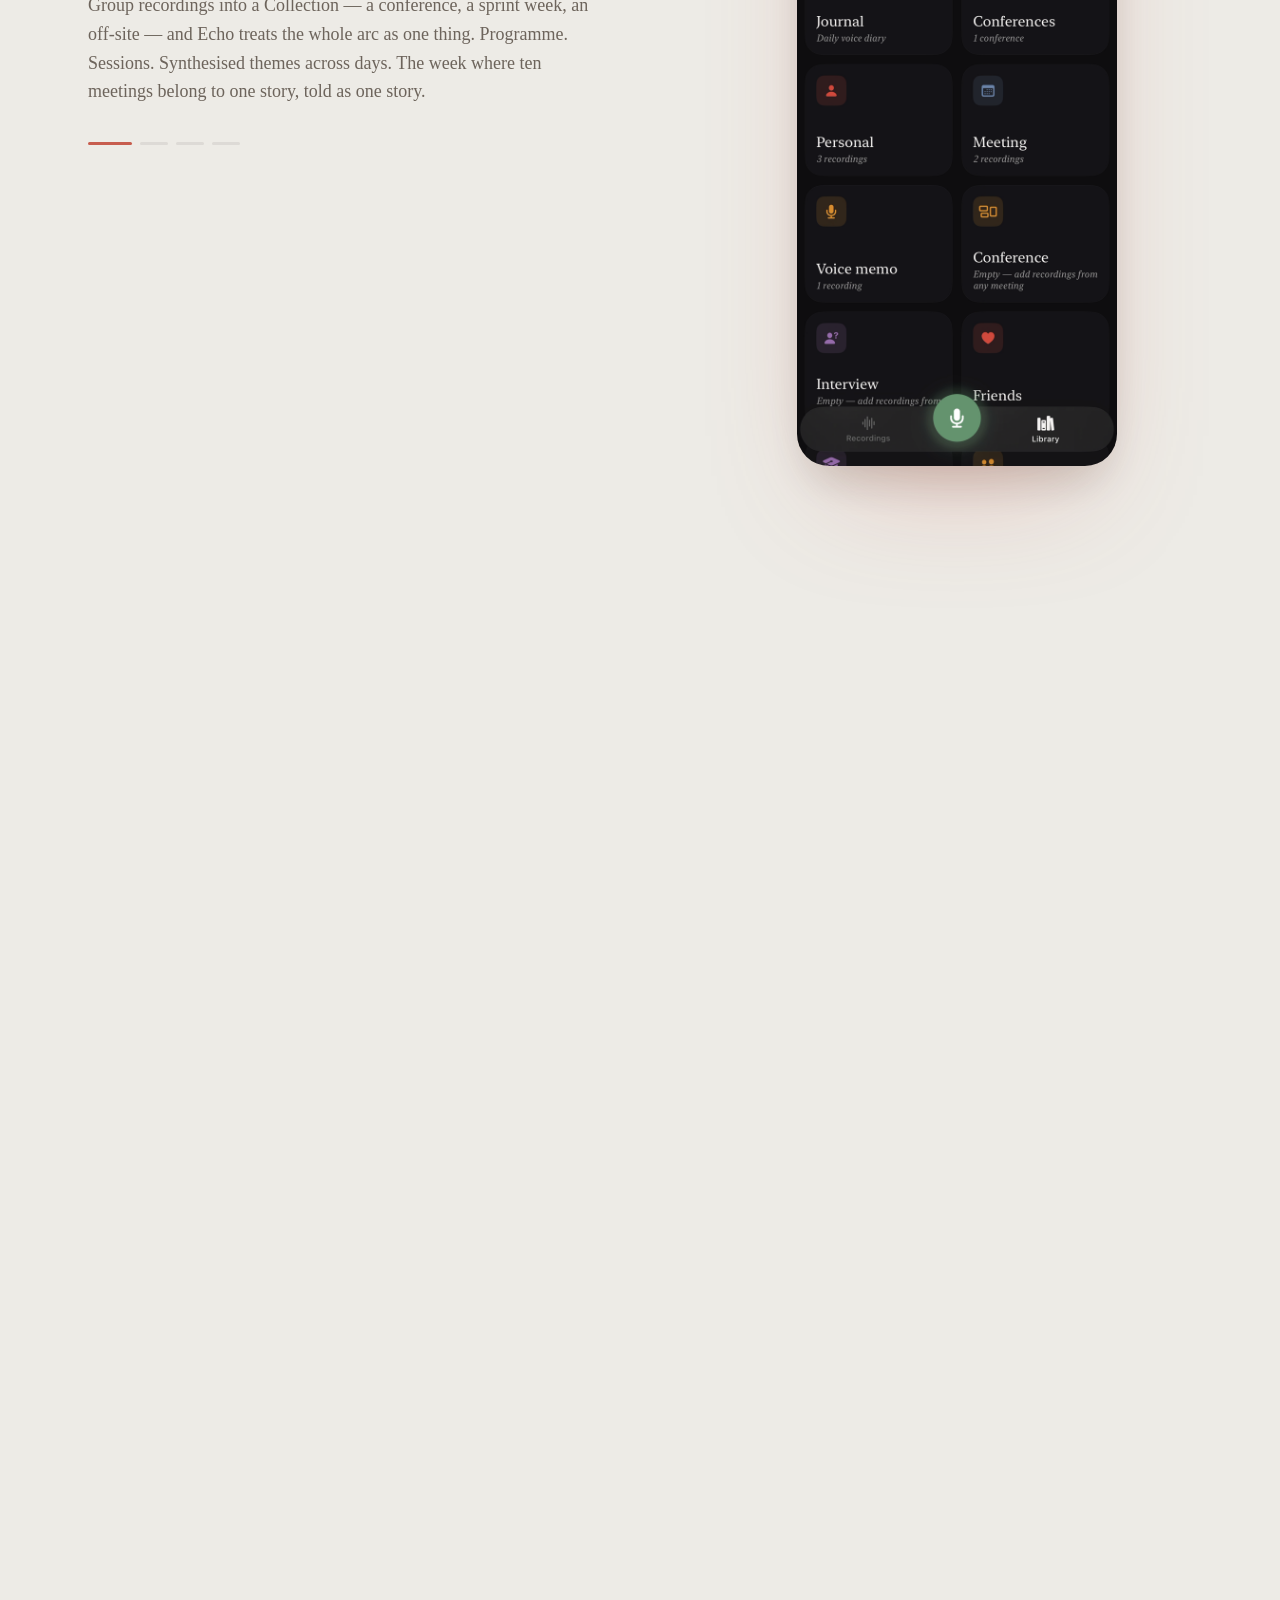
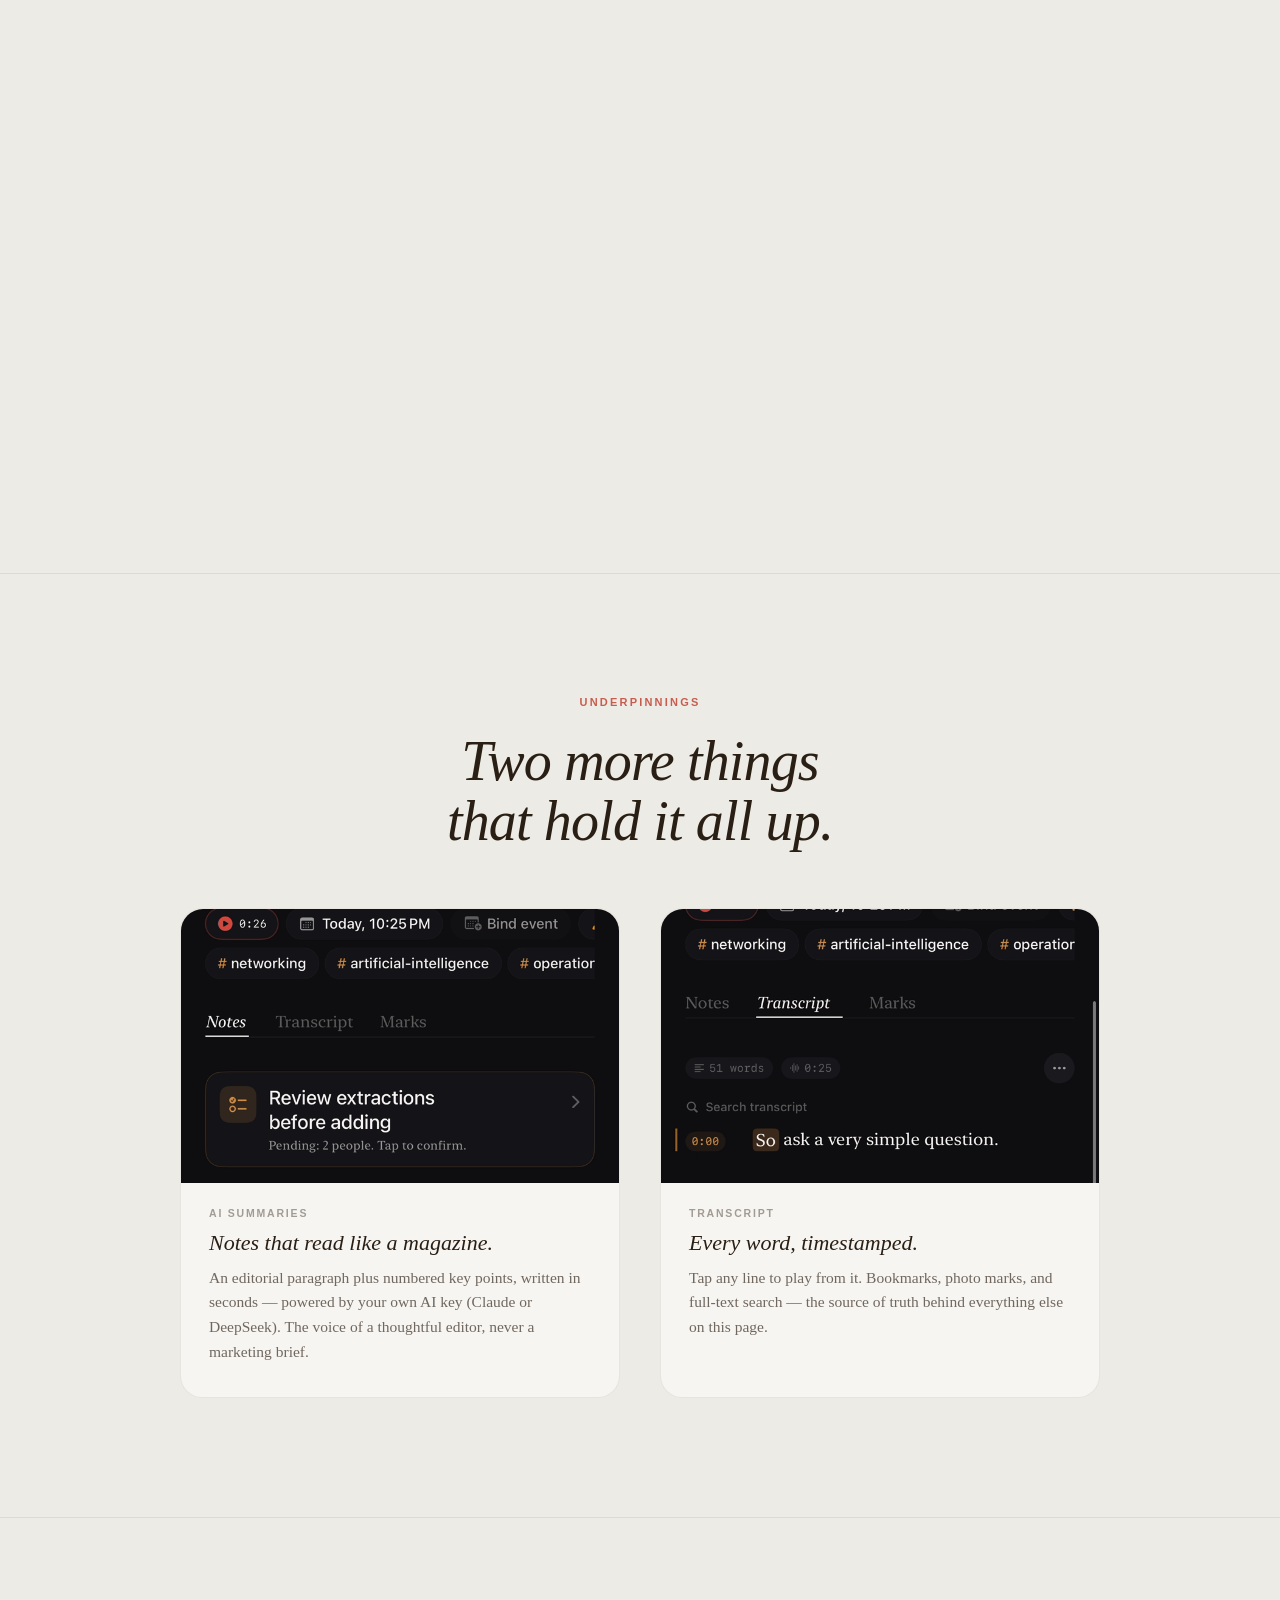
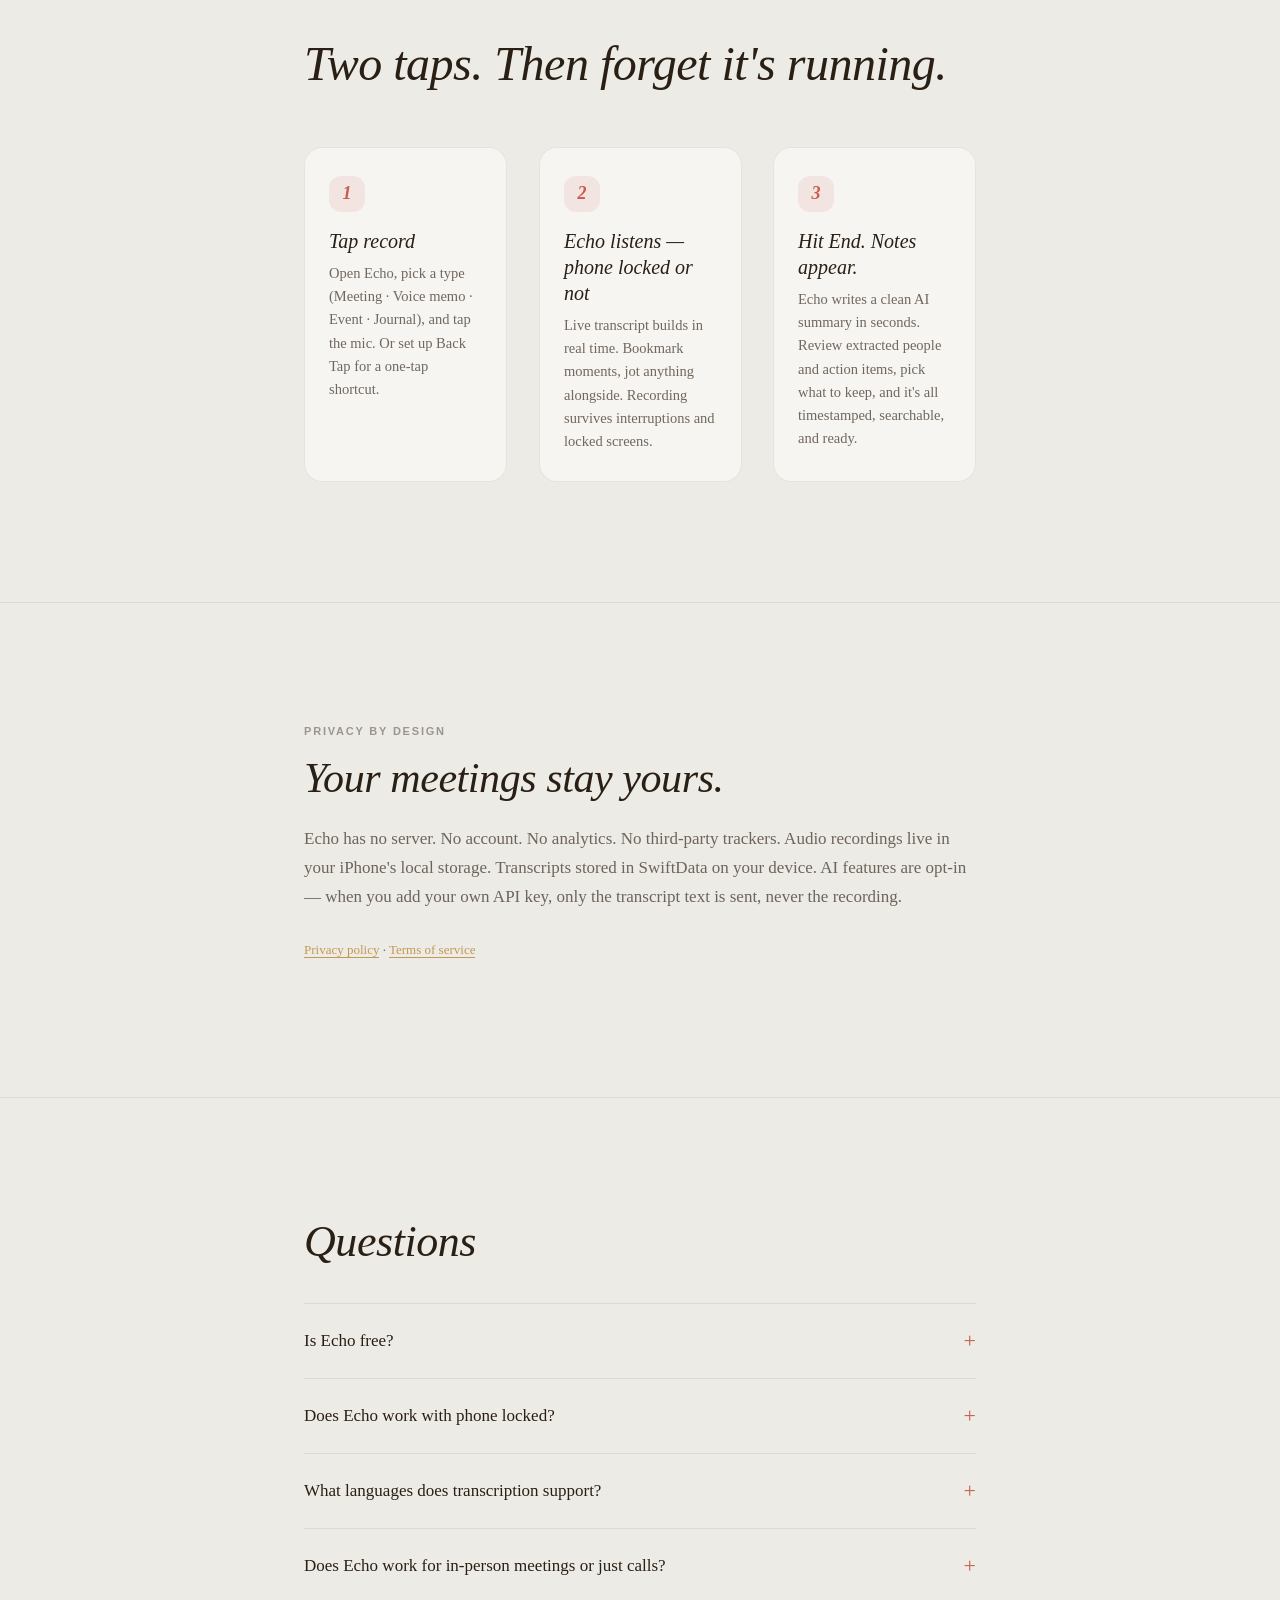
==== commit 8a804a32: "Polish iter-1: center-axis fix in stage-center body, ease bleed clipping, drop empty-state Photos se" ====
--- a/docs/index.html
+++ b/docs/index.html
@@ -106,7 +106,7 @@
         <div class="container">
             <p class="library-eyebrow reveal">YOUR LIBRARY</p>
             <h2 class="library-h2 reveal reveal-delay-1">Everything Echo hears,<br><em>where you can find it again.</em></h2>
-            <p class="library-sub reveal reveal-delay-2">Five tabs. People. Inbox. Photos. Journals. Collections. Each one a different way of being remembered.</p>
+            <p class="library-sub reveal reveal-delay-2">Four tabs. People. Inbox. Journals. Collections. Each one a different way of being remembered.</p>
         </div>
     </section>
 
@@ -137,22 +137,7 @@
         </div>
     </section>
 
-    <!-- LIBRARY 3 — PHOTOS (bleed, phone right) -->
-    <section class="stage stage-bleed">
-        <div class="stage-bleed-grid">
-            <div class="stage-bleed-text">
-                <div class="stage-eyebrow reveal">PHOTOS</div>
-                <h2 class="stage-headline reveal reveal-delay-1">Snapshots that know<br>the meeting they came from.</h2>
-                <p class="stage-body reveal reveal-delay-2">Take a photo while a recording is running — a whiteboard, a slide, a face across the table — and it files itself with that meeting. Photos tab shows them all by meeting, by collection, or by date.</p>
-                <p class="stage-aside reveal reveal-delay-3"><em>No camera-roll archaeology.</em></p>
-            </div>
-            <div class="stage-bleed-shot reveal reveal-delay-2">
-                <img src="shots/photos.png" alt="Photos tab showing meeting snapshots organised by session.">
-            </div>
-        </div>
-    </section>
-
-    <!-- LIBRARY 4 — JOURNALS (center, intimate scale) -->
+    <!-- LIBRARY 3 — JOURNALS (center, intimate scale) -->
     <section class="stage stage-center stage-quiet">
         <div class="stage-inner">
             <div class="stage-eyebrow reveal">JOURNALS</div>
@@ -164,7 +149,7 @@
         </div>
     </section>
 
-    <!-- LIBRARY 5 — COLLECTIONS / CONFERENCES (scroll-scrubbed cross-fade) — climax -->
+    <!-- LIBRARY 4 — COLLECTIONS / CONFERENCES (scroll-scrubbed cross-fade) — climax -->
     <section class="stage stage-scrub" id="scrub-stage">
         <div class="scrub-container">
             <div class="scrub-text">
--- a/docs/style.css
+++ b/docs/style.css
@@ -230,15 +230,17 @@
     font-family: -apple-system, BlinkMacSystemFont, 'SF Pro Text', sans-serif;
     font-size: 11px;
     font-weight: 600;
-    letter-spacing: 2px;
+    letter-spacing: 2.2px;
     color: var(--terracotta);
-    margin-bottom: 28px;
+    margin-bottom: 36px;
+    display: block;
 }
 
 .demo-frame {
     position: relative;
-    display: inline-block;
-    margin-bottom: 28px;
+    display: block;
+    margin: 0 auto 28px;
+    width: fit-content;
     max-width: 100%;
 }
 
@@ -384,6 +386,19 @@
     text-align: center;
 }
 
+/* Center stages: caption ALWAYS sits centered under the phone, on the phone's axis */
+.stage-center .stage-body {
+    max-width: 560px;
+    margin: 36px auto 0;
+    text-align: center;
+}
+
+.stage-center .stage-aside {
+    max-width: 480px;
+    margin: 12px auto 0;
+    text-align: center;
+}
+
 .stage-phone {
     position: relative;
     display: flex;
@@ -444,15 +459,21 @@
 
 @media (min-width: 860px) {
     .stage-bleed-grid {
-        grid-template-columns: 1.05fr 1fr;
-        gap: 64px;
-        padding-left: max(48px, calc((100vw - 1280px) / 2 + 48px));
+        grid-template-columns: 1.15fr 1fr;
+        gap: 72px;
+        /* Inner padding aligned with main container (1100px) so headlines don't crowd */
+        padding-left: max(48px, calc((100vw - 1180px) / 2));
+        padding-right: 24px;
     }
     .stage-bleed-shot {
-        margin-right: -20%; /* clipped off the right edge by ~20% */
+        margin-right: -8%; /* gentler clip — keep most of the phone visible */
     }
     .stage-bleed-shot img {
-        max-width: 520px;
+        max-width: 460px;
+    }
+    /* Headlines in side-by-side bleed sections are tighter than full-bleed centered ones */
+    .stage-bleed .stage-headline {
+        font-size: clamp(40px, 5.4vw, 76px);
     }
 }
 
@@ -567,19 +588,19 @@
 /* Bleed-reverse: phone on the LEFT, text on the RIGHT (mirrors stage-bleed) */
 @media (min-width: 860px) {
     .stage-bleed-reverse .stage-bleed-grid {
-        grid-template-columns: 1fr 1.05fr;
-        padding-left: 0;
-        padding-right: max(48px, calc((100vw - 1280px) / 2 + 48px));
+        grid-template-columns: 1fr 1.15fr;
+        padding-left: 24px;
+        padding-right: max(48px, calc((100vw - 1180px) / 2));
     }
     .stage-bleed-reverse .stage-bleed-shot {
         order: -1;
         margin-right: 0;
-        margin-left: -20%;
+        margin-left: -8%;
         justify-content: flex-start;
     }
     .stage-bleed-reverse .stage-bleed-text {
         padding-right: 0;
-        padding-left: 24px;
+        padding-left: 32px;
     }
     .stage-bleed-reverse .stage-bleed-shot::before {
         left: auto;
@@ -615,9 +636,12 @@
 
 @media (min-width: 860px) {
     .scrub-container {
-        grid-template-columns: 1fr 1fr;
-        gap: 64px;
+        grid-template-columns: 1.2fr 1fr;
+        gap: 72px;
         padding: 120px 48px;
+    }
+    .stage-scrub .stage-headline {
+        font-size: clamp(40px, 5.4vw, 76px);
     }
 }
 
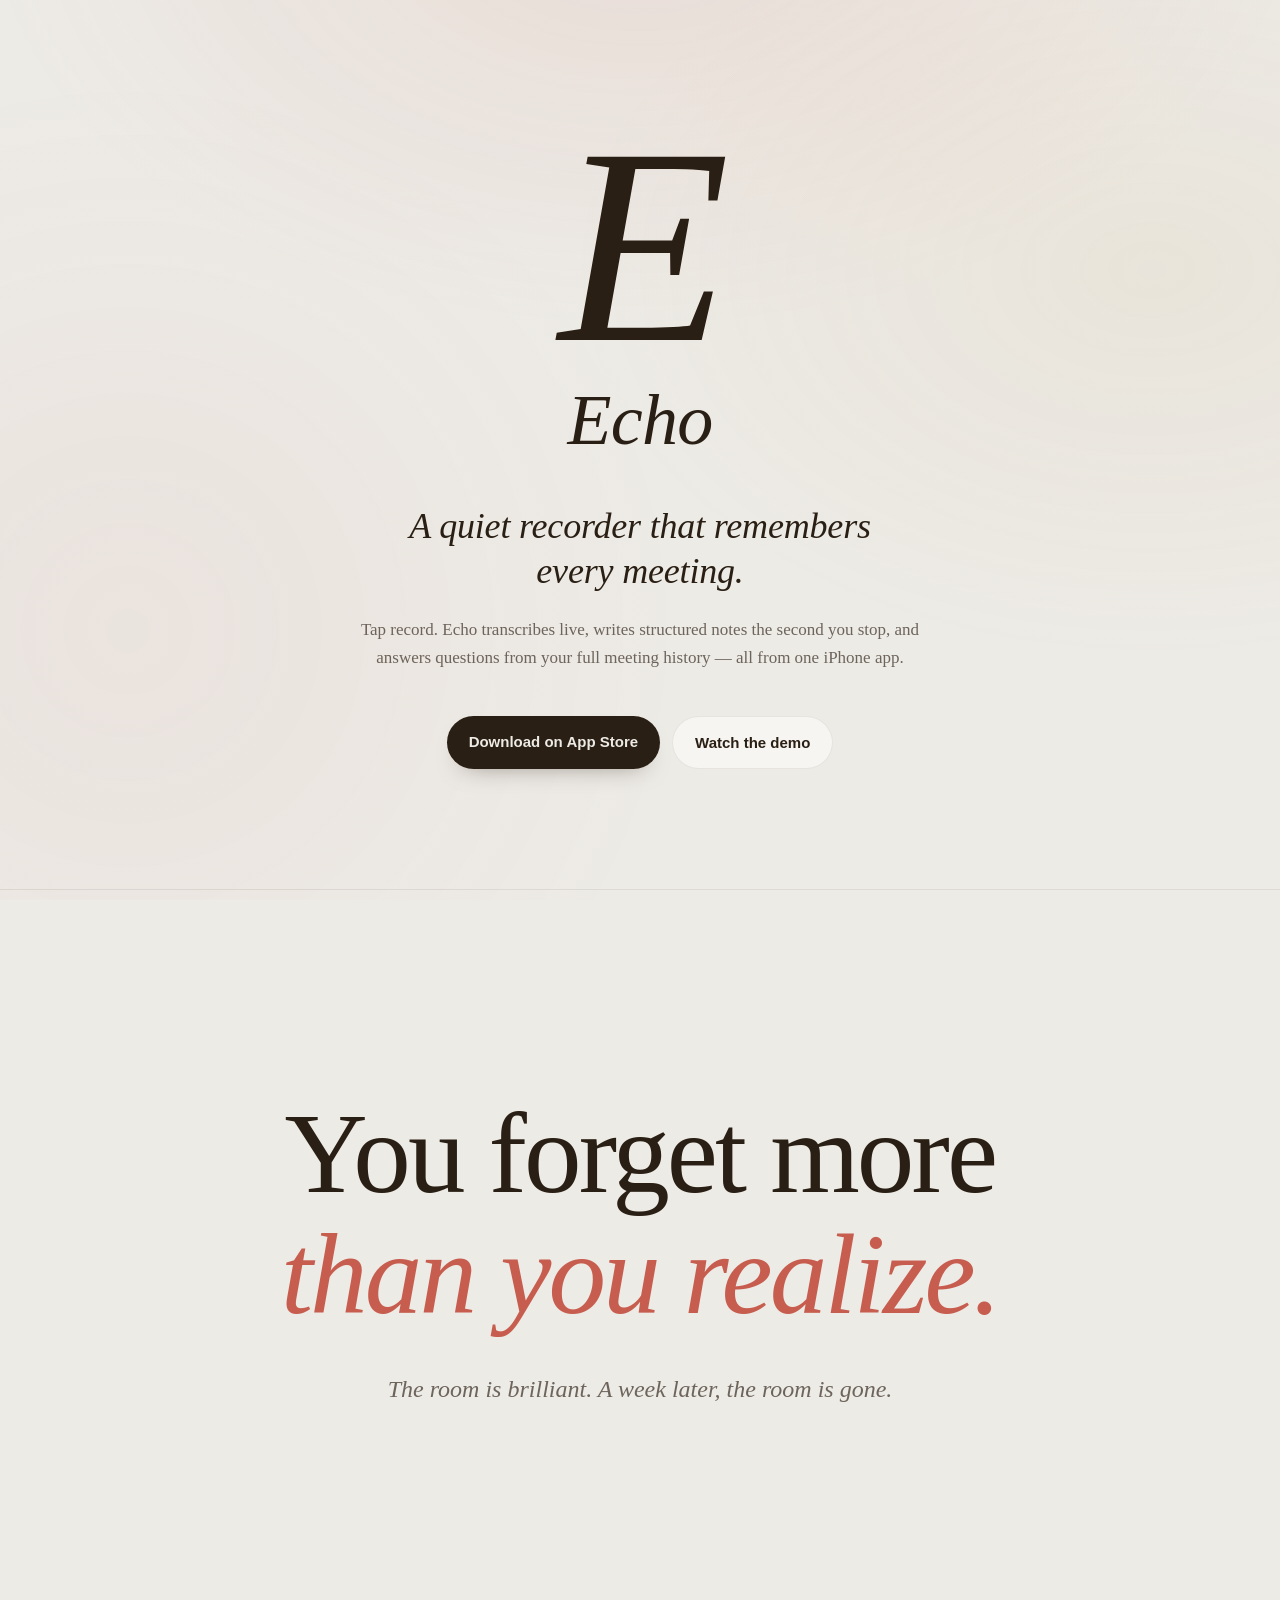
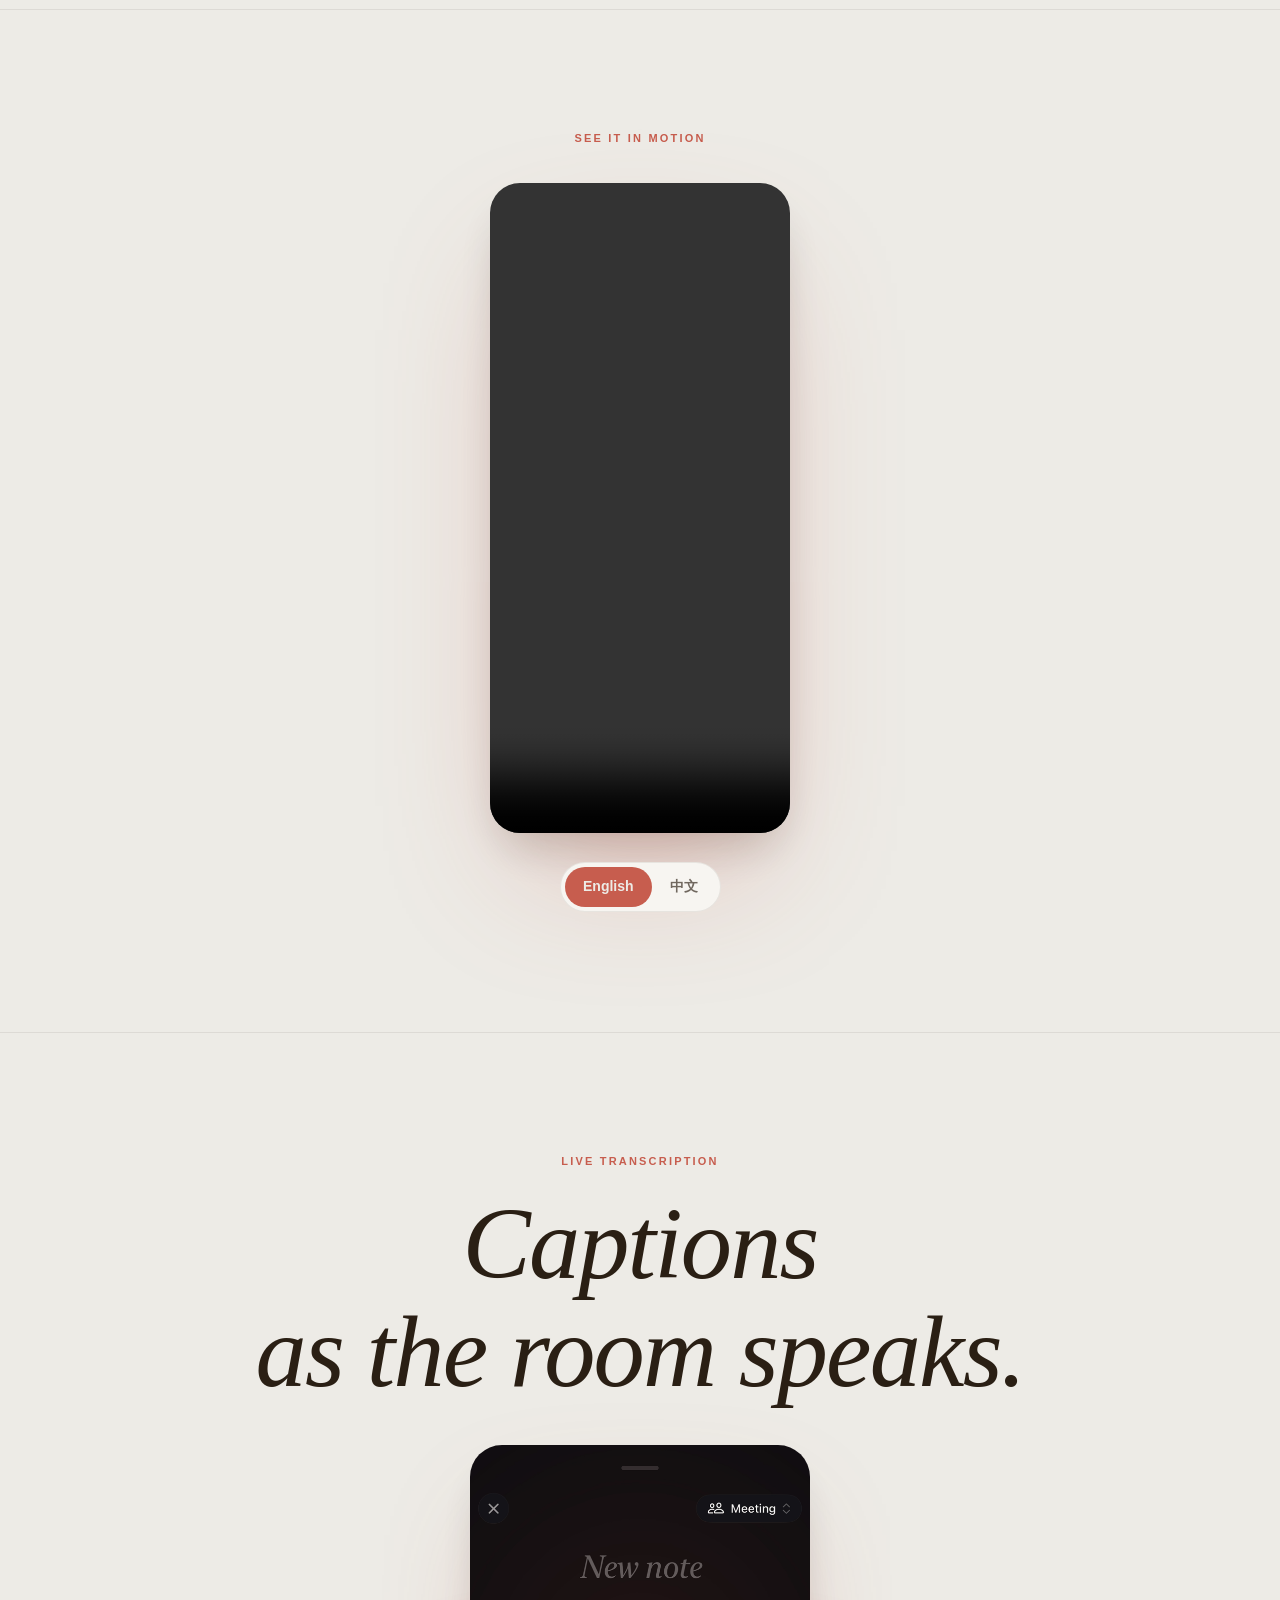
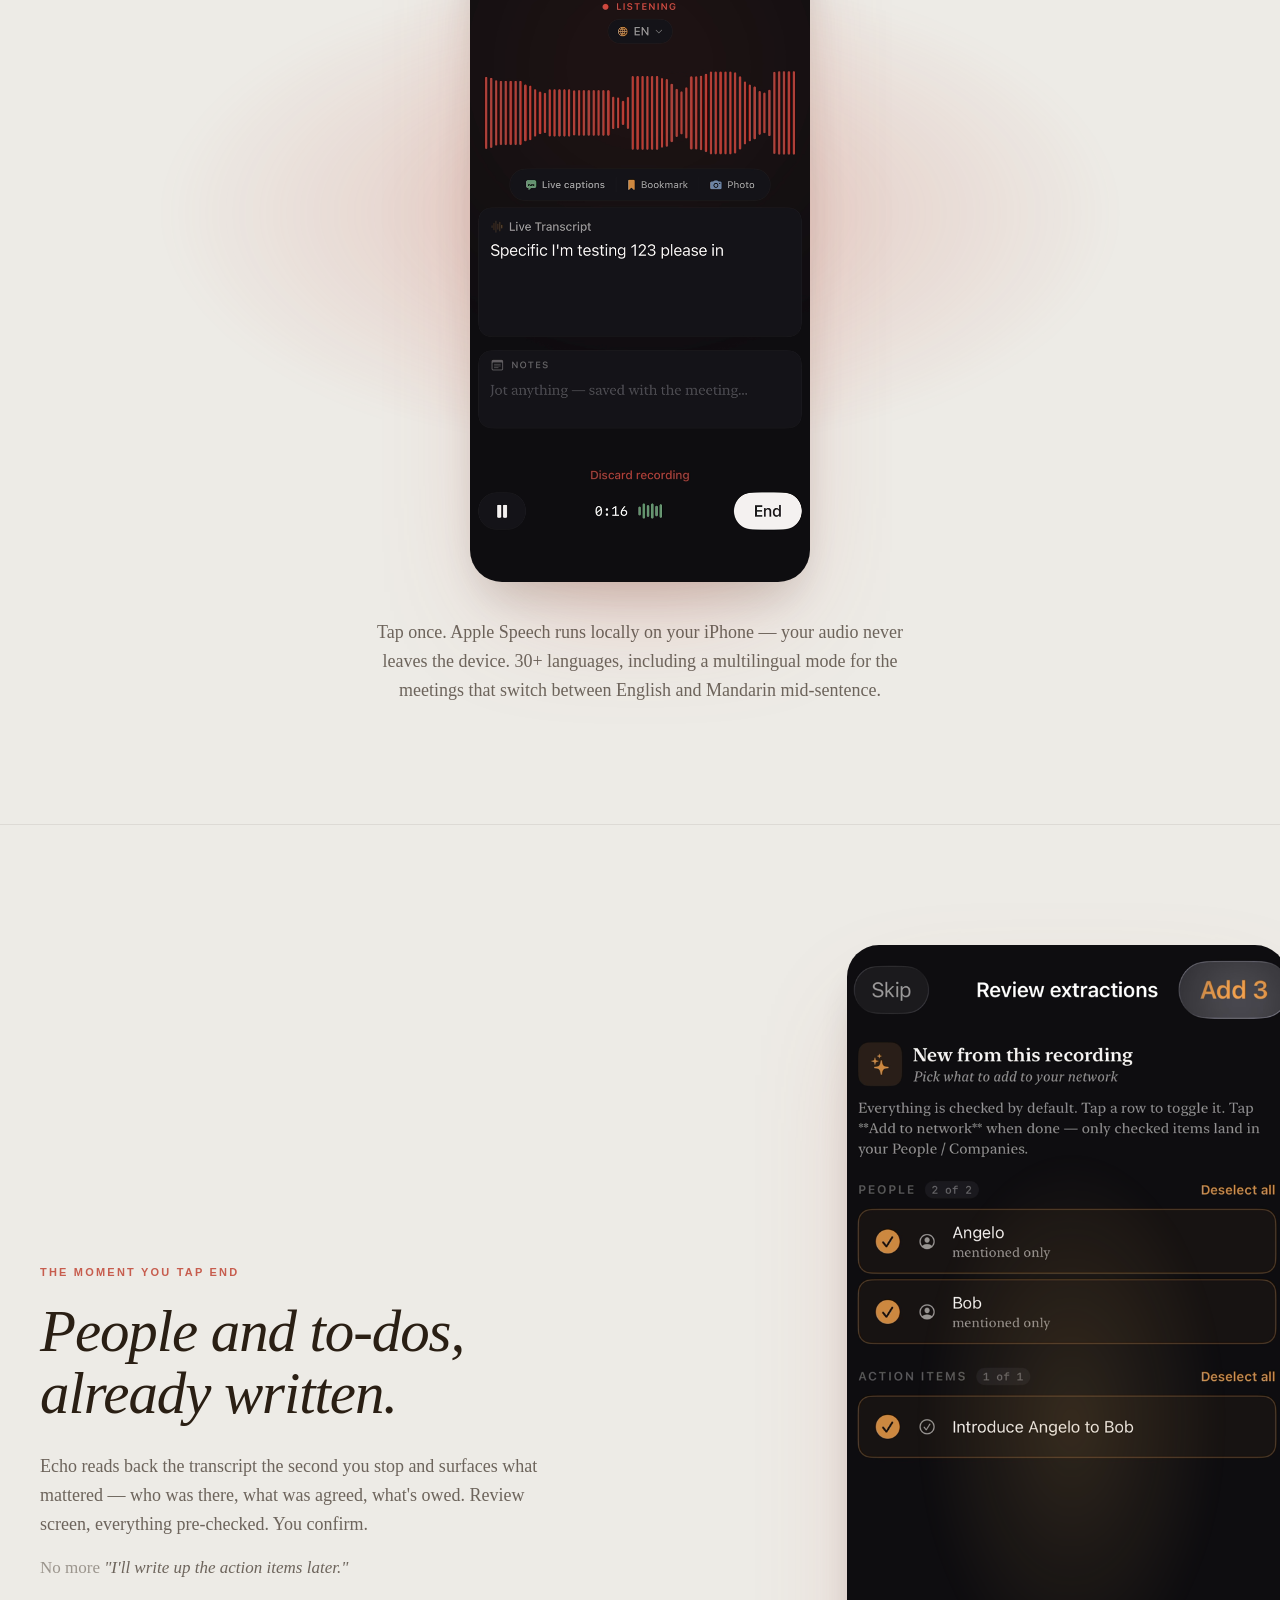
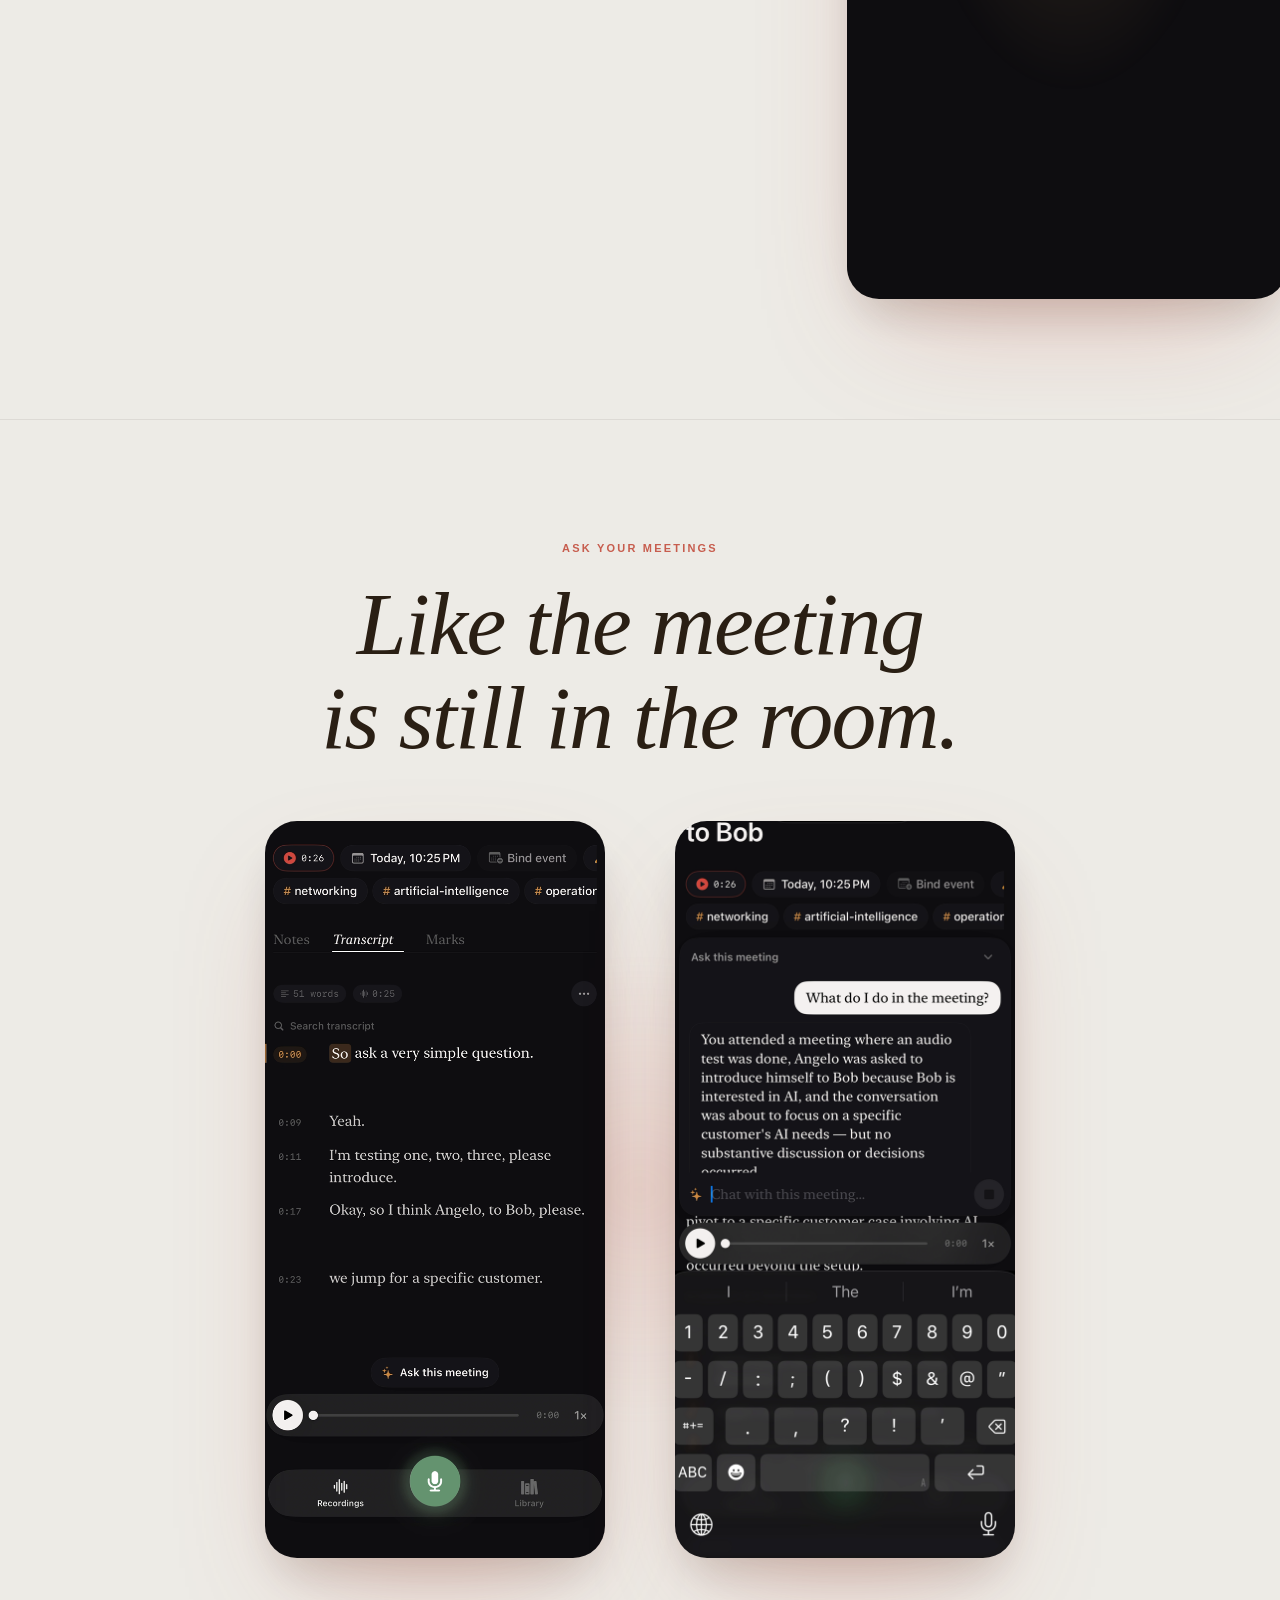
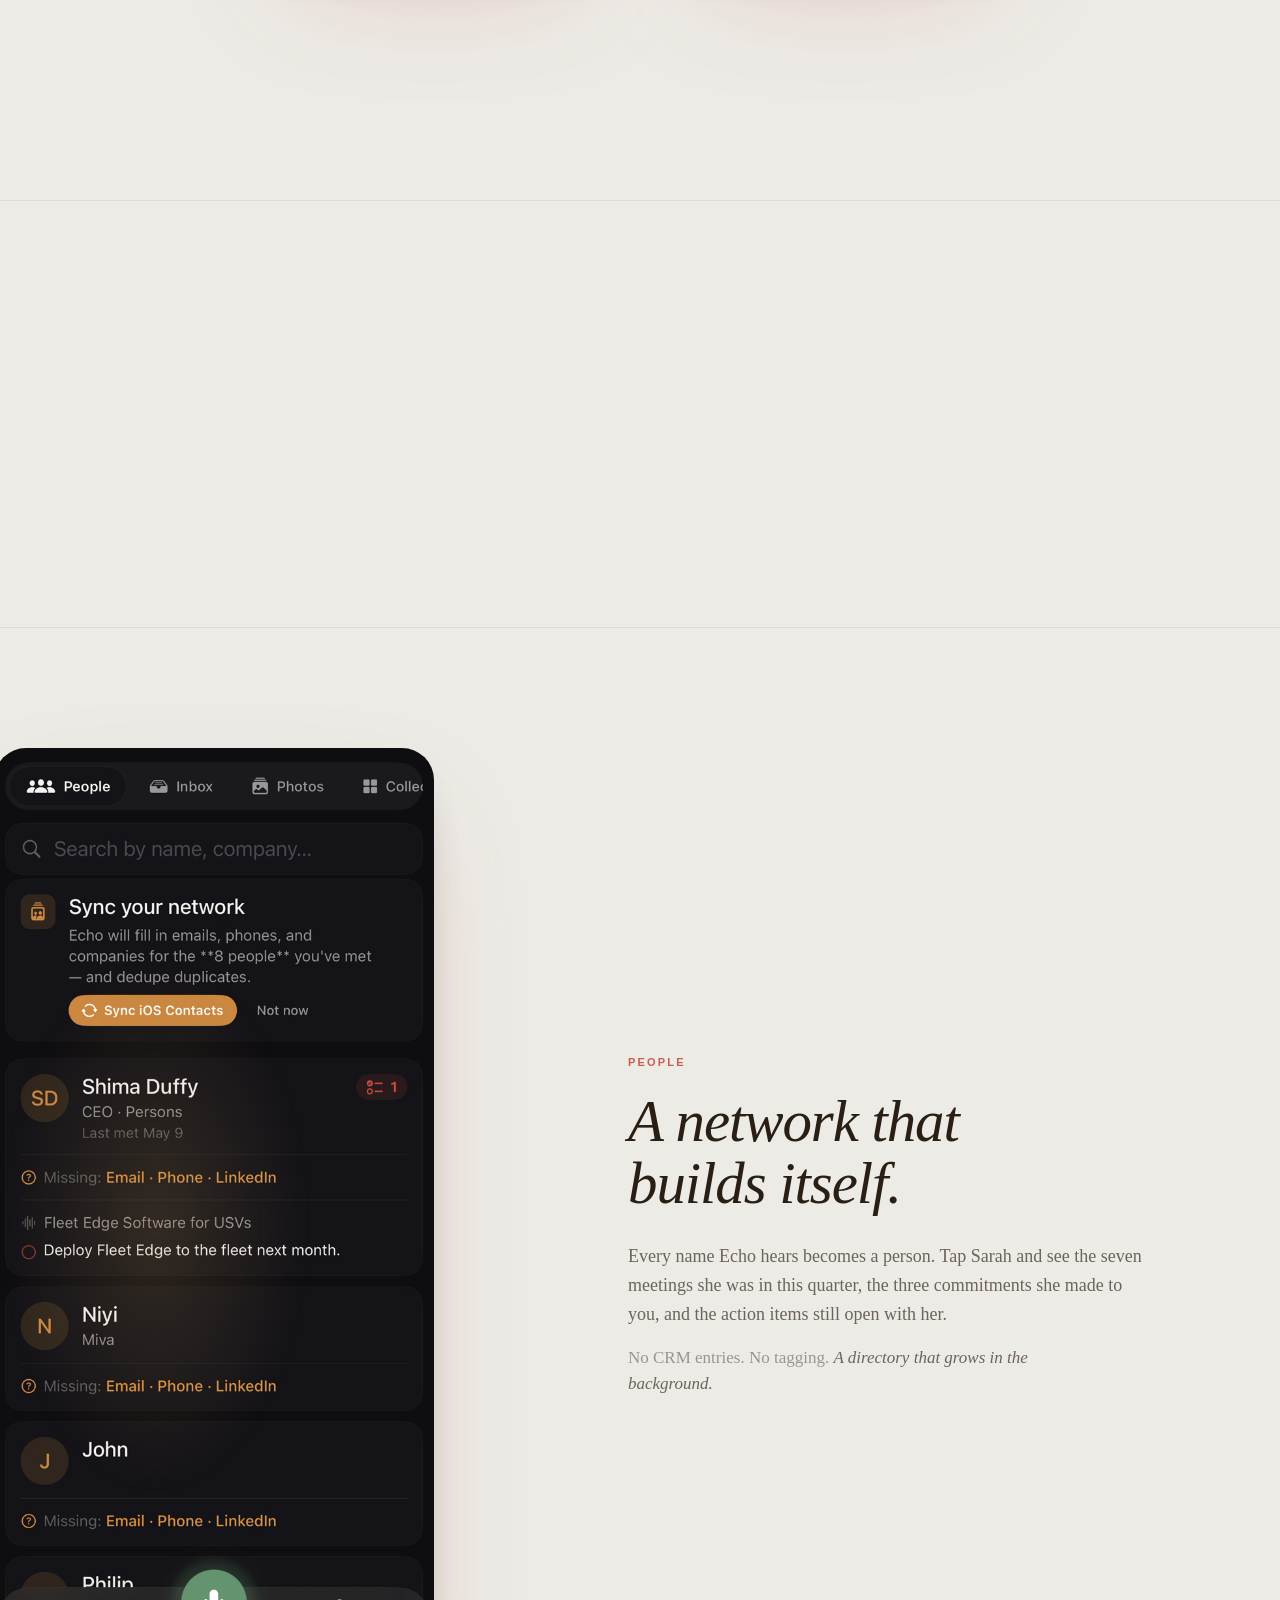
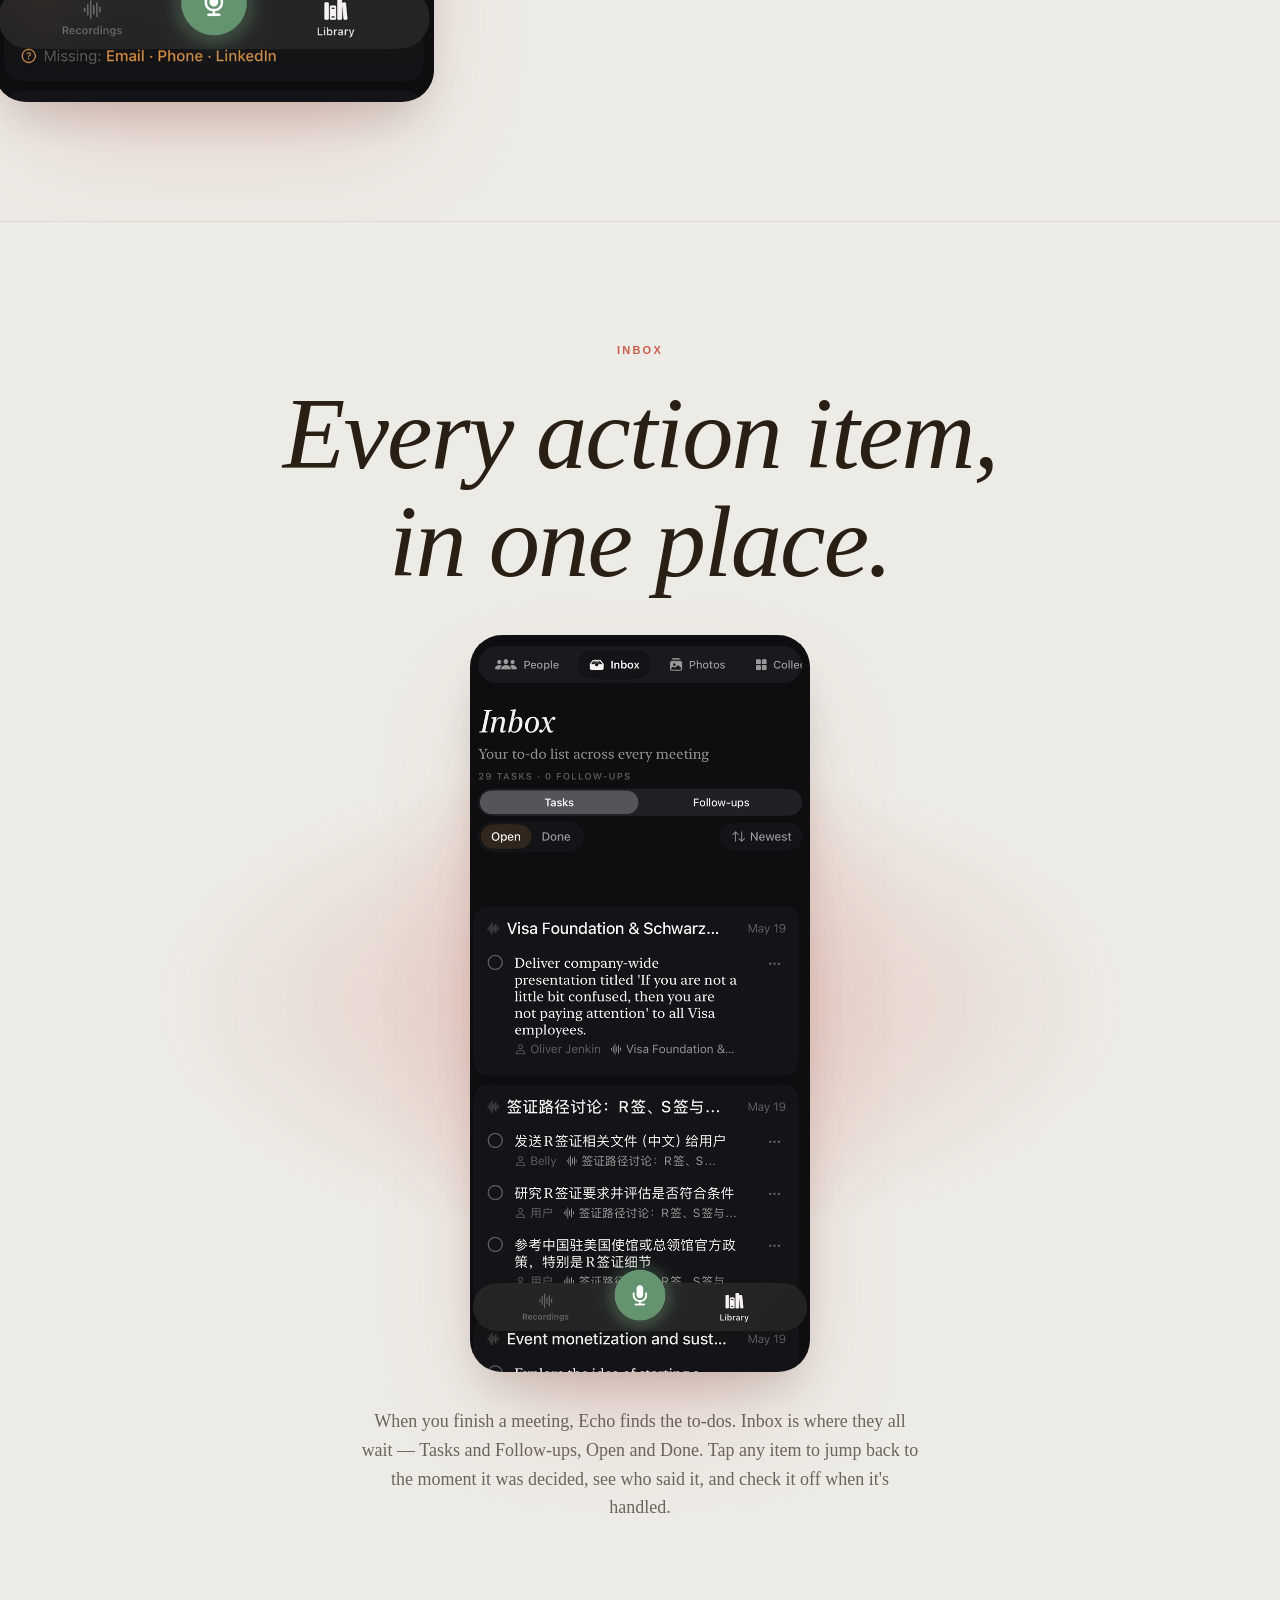
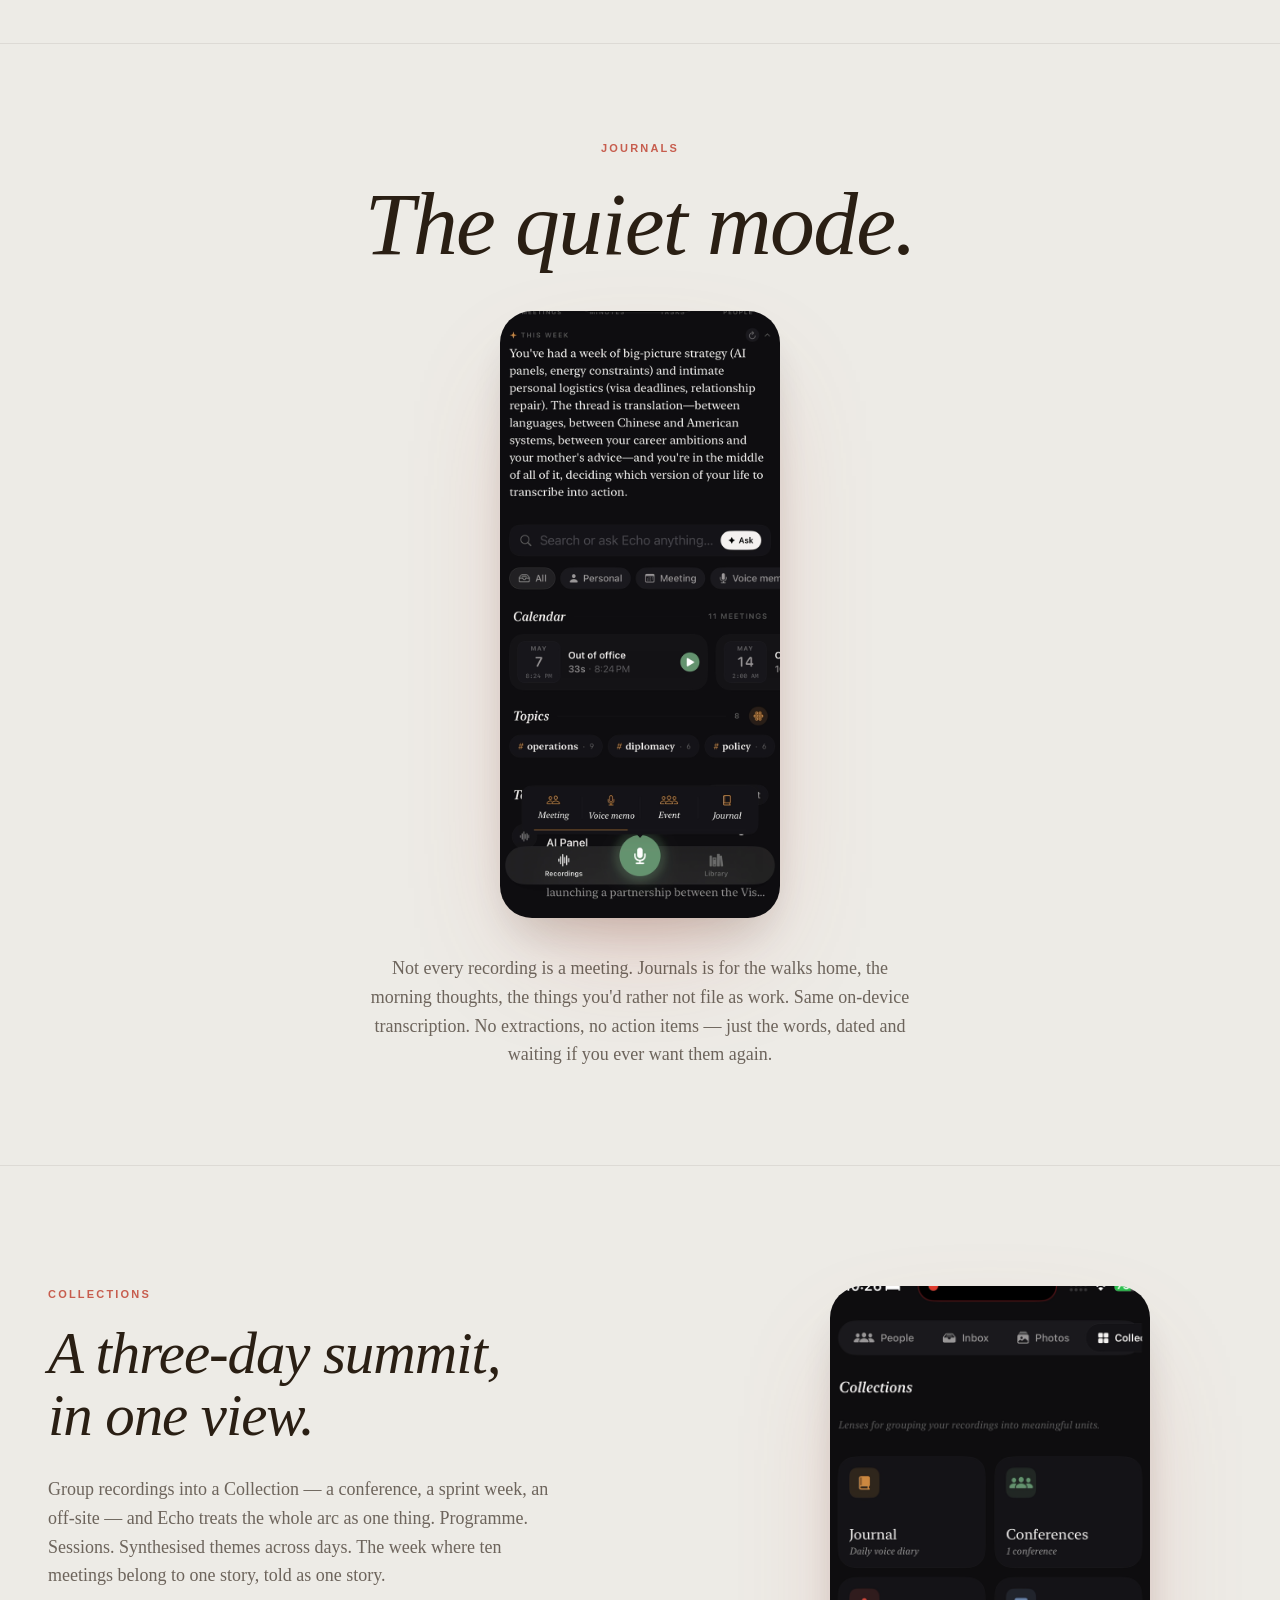
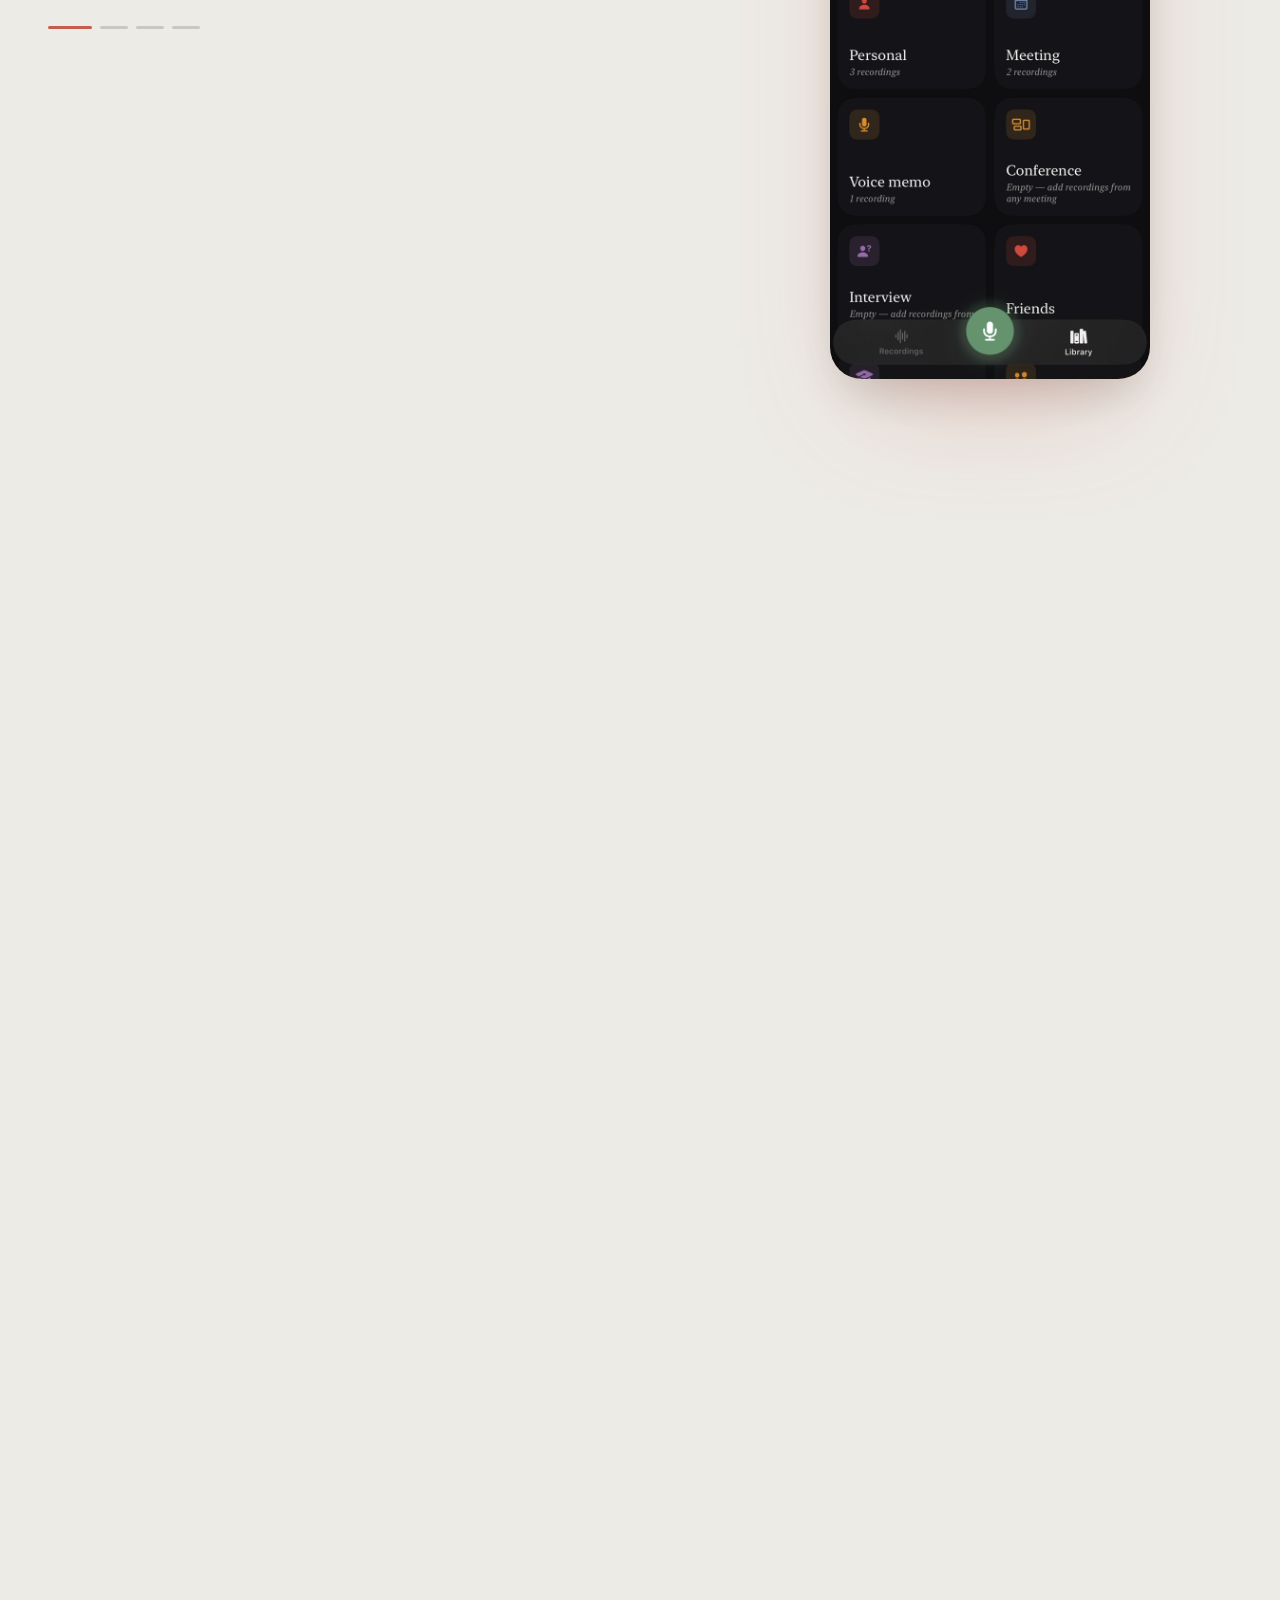
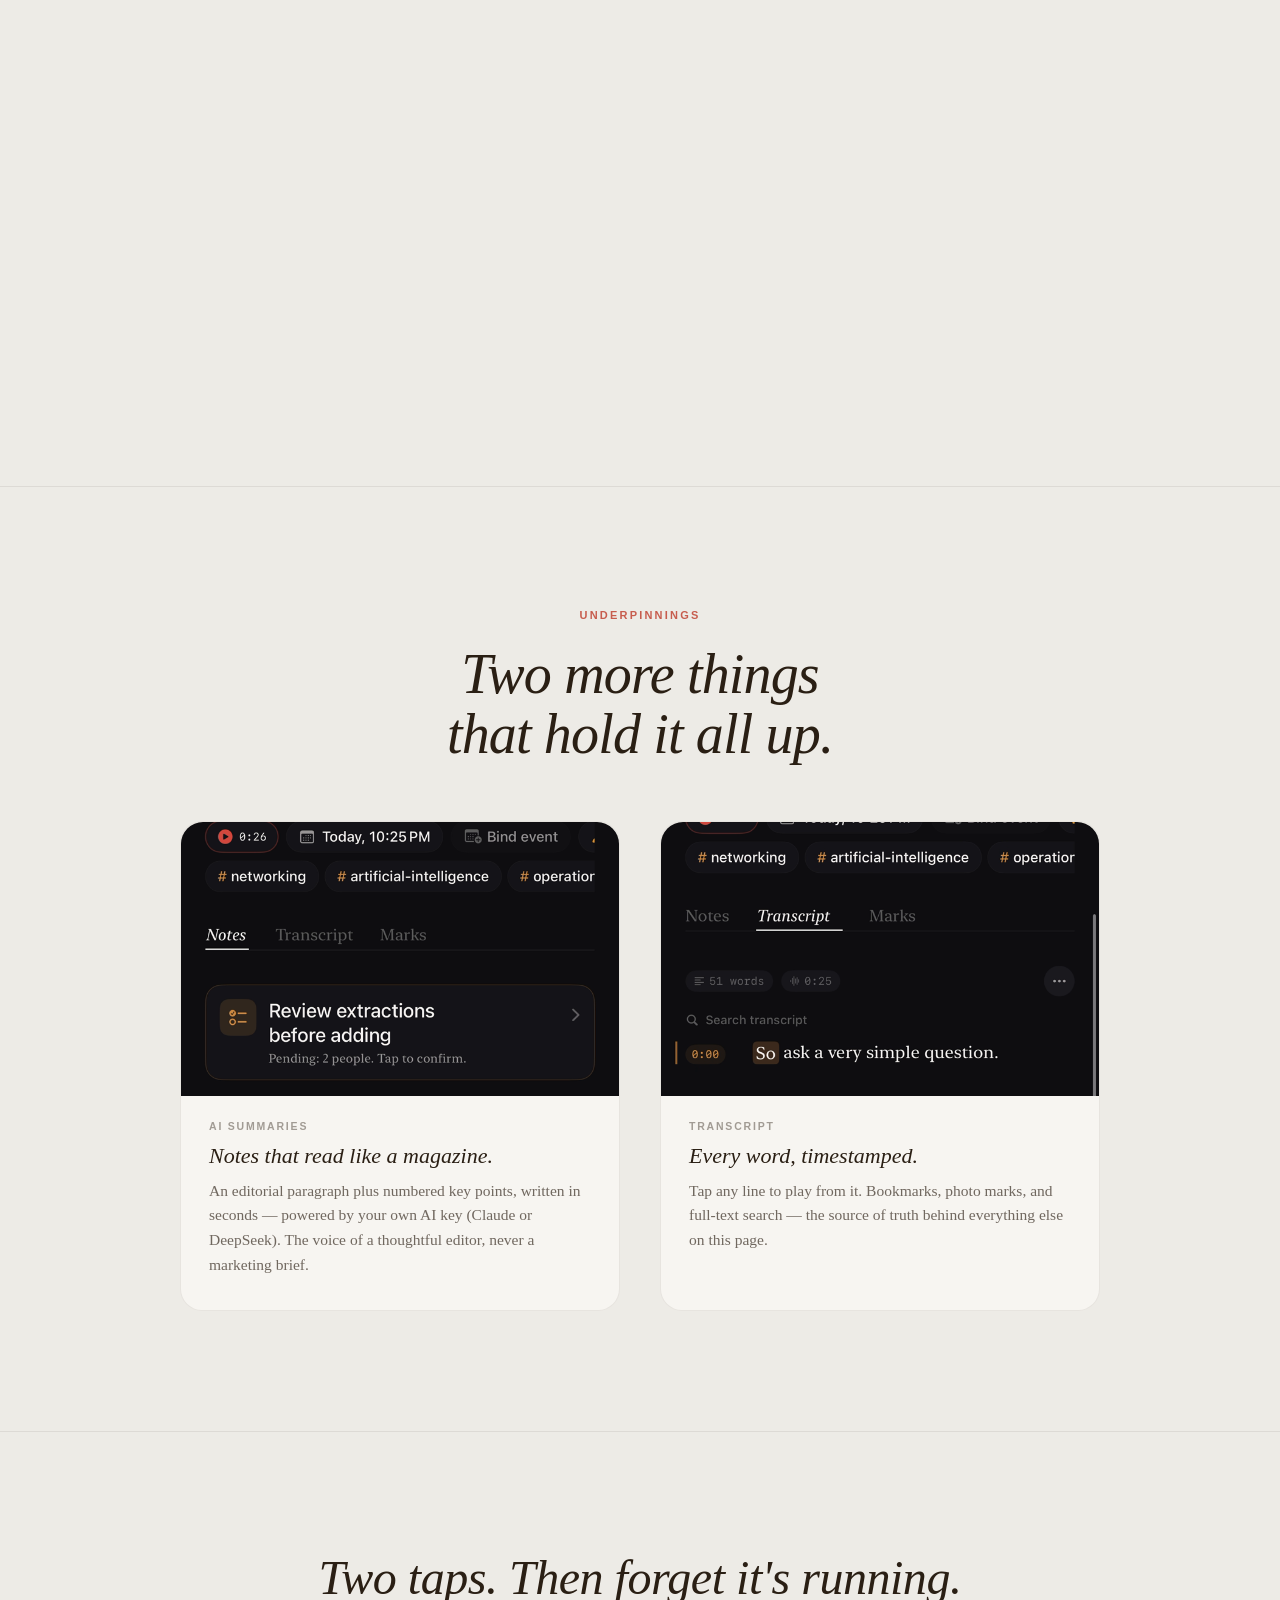
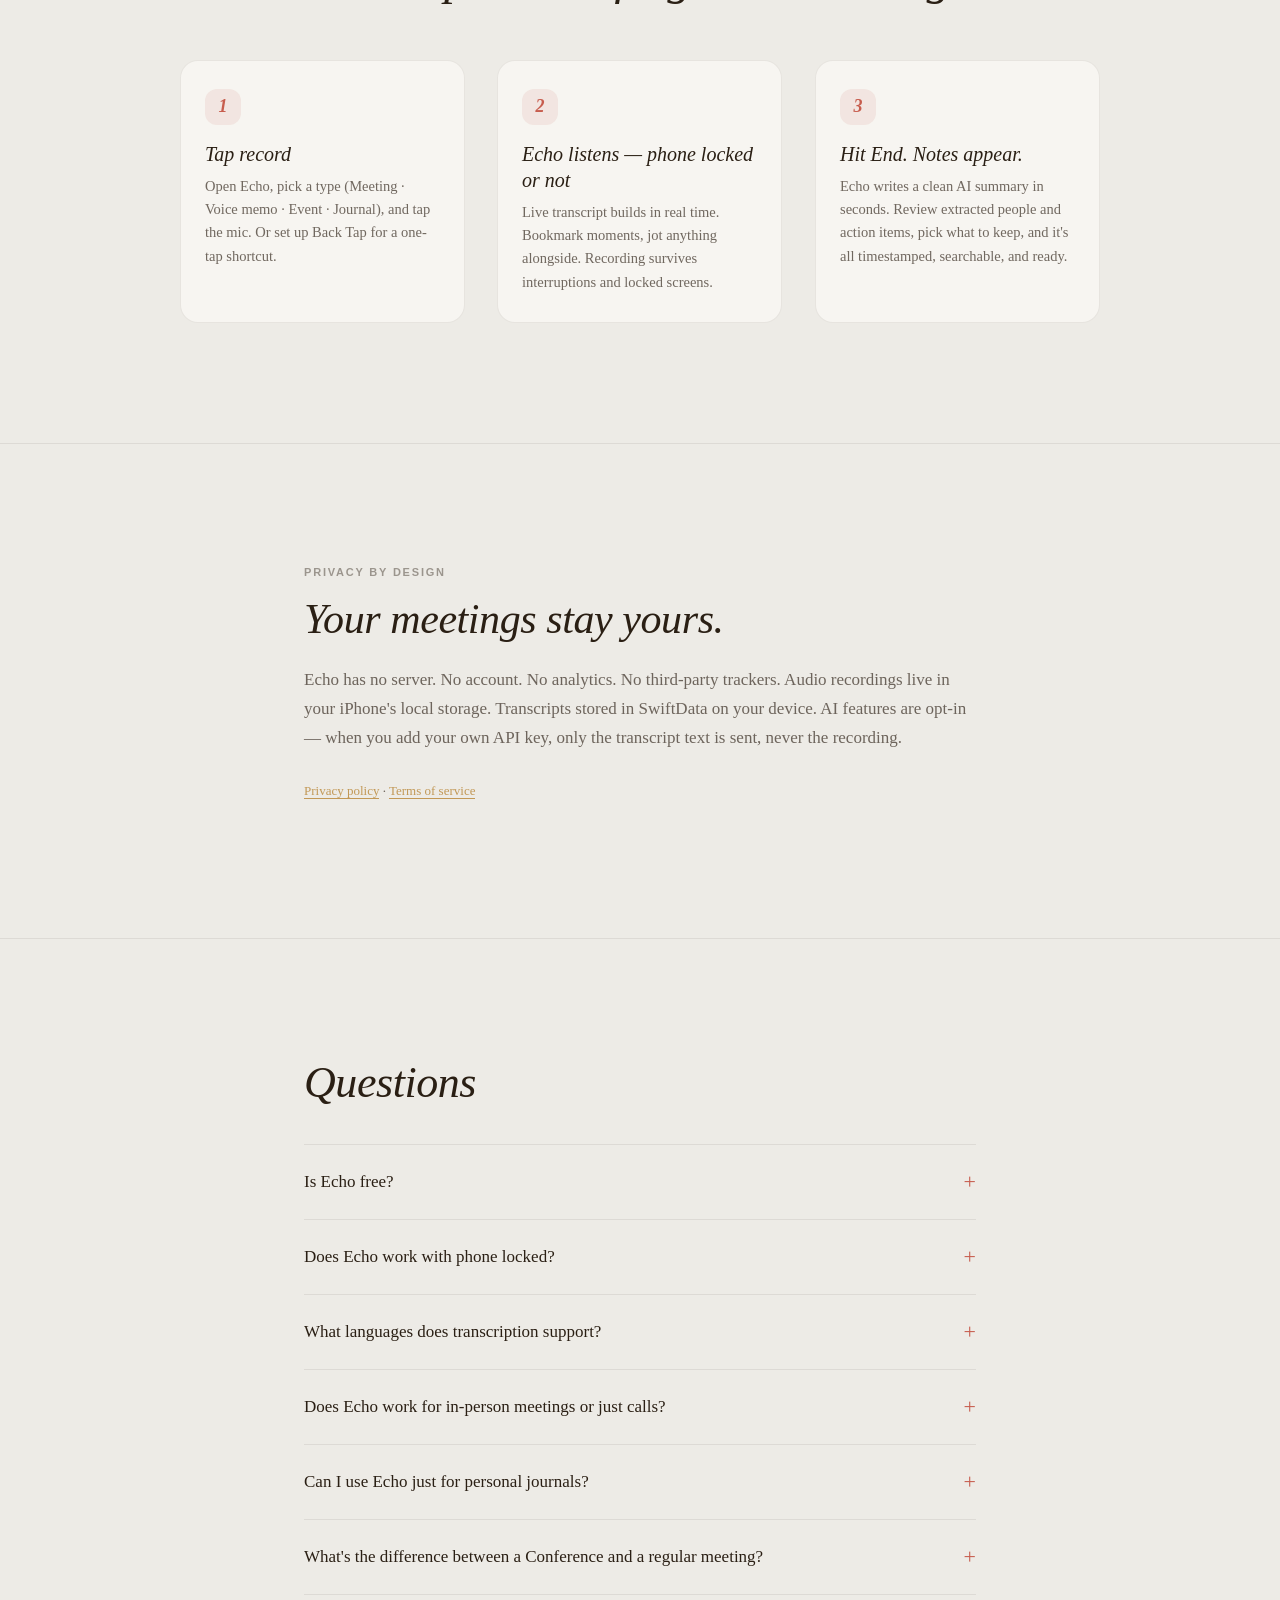
==== commit b705bebf: "Polish iter-3: center How title, widen How container, brighten scrub-dots" ====
--- a/docs/index.html
+++ b/docs/index.html
@@ -199,7 +199,7 @@
     </section>
 
     <section class="how">
-        <div class="container container-narrow">
+        <div class="container">
             <h2 class="reveal">Two taps. Then forget it's running.</h2>
             <div class="how-steps">
                 <div class="how-step reveal">
--- a/docs/style.css
+++ b/docs/style.css
@@ -433,7 +433,7 @@
 }
 
 .stage-bleed-grid {
-    max-width: 1280px;
+    max-width: 1380px;
     margin: 0 auto;
     padding: 0 24px;
     display: grid;
@@ -459,21 +459,21 @@
 
 @media (min-width: 860px) {
     .stage-bleed-grid {
-        grid-template-columns: 1.15fr 1fr;
+        grid-template-columns: 1.25fr 1fr;
         gap: 72px;
-        /* Inner padding aligned with main container (1100px) so headlines don't crowd */
-        padding-left: max(48px, calc((100vw - 1180px) / 2));
+        padding-left: max(40px, calc((100vw - 1380px) / 2 + 40px));
         padding-right: 24px;
     }
     .stage-bleed-shot {
-        margin-right: -8%; /* gentler clip — keep most of the phone visible */
+        margin-right: -6%; /* small clip, keeps phone readable */
     }
     .stage-bleed-shot img {
-        max-width: 460px;
-    }
-    /* Headlines in side-by-side bleed sections are tighter than full-bleed centered ones */
+        max-width: 440px;
+    }
+    /* Headlines in side-by-side bleed sections — calibrated so intended <br> lines fit on one row */
     .stage-bleed .stage-headline {
-        font-size: clamp(40px, 5.4vw, 76px);
+        font-size: clamp(38px, 4.6vw, 64px);
+        margin-bottom: 28px;
     }
 }
 
@@ -588,19 +588,19 @@
 /* Bleed-reverse: phone on the LEFT, text on the RIGHT (mirrors stage-bleed) */
 @media (min-width: 860px) {
     .stage-bleed-reverse .stage-bleed-grid {
-        grid-template-columns: 1fr 1.15fr;
+        grid-template-columns: 1fr 1.25fr;
         padding-left: 24px;
-        padding-right: max(48px, calc((100vw - 1180px) / 2));
+        padding-right: max(40px, calc((100vw - 1380px) / 2 + 40px));
     }
     .stage-bleed-reverse .stage-bleed-shot {
         order: -1;
         margin-right: 0;
-        margin-left: -8%;
+        margin-left: -6%;
         justify-content: flex-start;
     }
     .stage-bleed-reverse .stage-bleed-text {
         padding-right: 0;
-        padding-left: 32px;
+        padding-left: 24px;
     }
     .stage-bleed-reverse .stage-bleed-shot::before {
         left: auto;
@@ -636,12 +636,14 @@
 
 @media (min-width: 860px) {
     .scrub-container {
-        grid-template-columns: 1.2fr 1fr;
+        grid-template-columns: 1.3fr 1fr;
         gap: 72px;
         padding: 120px 48px;
+        max-width: 1300px;
     }
     .stage-scrub .stage-headline {
-        font-size: clamp(40px, 5.4vw, 76px);
+        font-size: clamp(38px, 4.6vw, 64px);
+        margin-bottom: 28px;
     }
 }
 
@@ -667,7 +669,7 @@
 .scrub-dot {
     width: 28px;
     height: 3px;
-    background: var(--hairline);
+    background: rgba(42, 31, 20, 0.18);
     border-radius: 2px;
     transition: background 600ms var(--ease-expo), width 600ms var(--ease-expo);
 }
@@ -847,6 +849,8 @@
     border-top: 0.5px solid var(--hairline);
 }
 
+.how .container { max-width: 1100px; }
+
 .how h2 {
     font-style: italic;
     font-weight: 500;
@@ -855,12 +859,15 @@
     color: var(--warm-ink);
     margin-bottom: 56px;
     letter-spacing: -0.01em;
+    text-align: center;
 }
 
 .how-steps {
     display: grid;
     grid-template-columns: 1fr;
     gap: 28px;
+    max-width: 920px;
+    margin: 0 auto;
 }
 
 @media (min-width: 720px) {
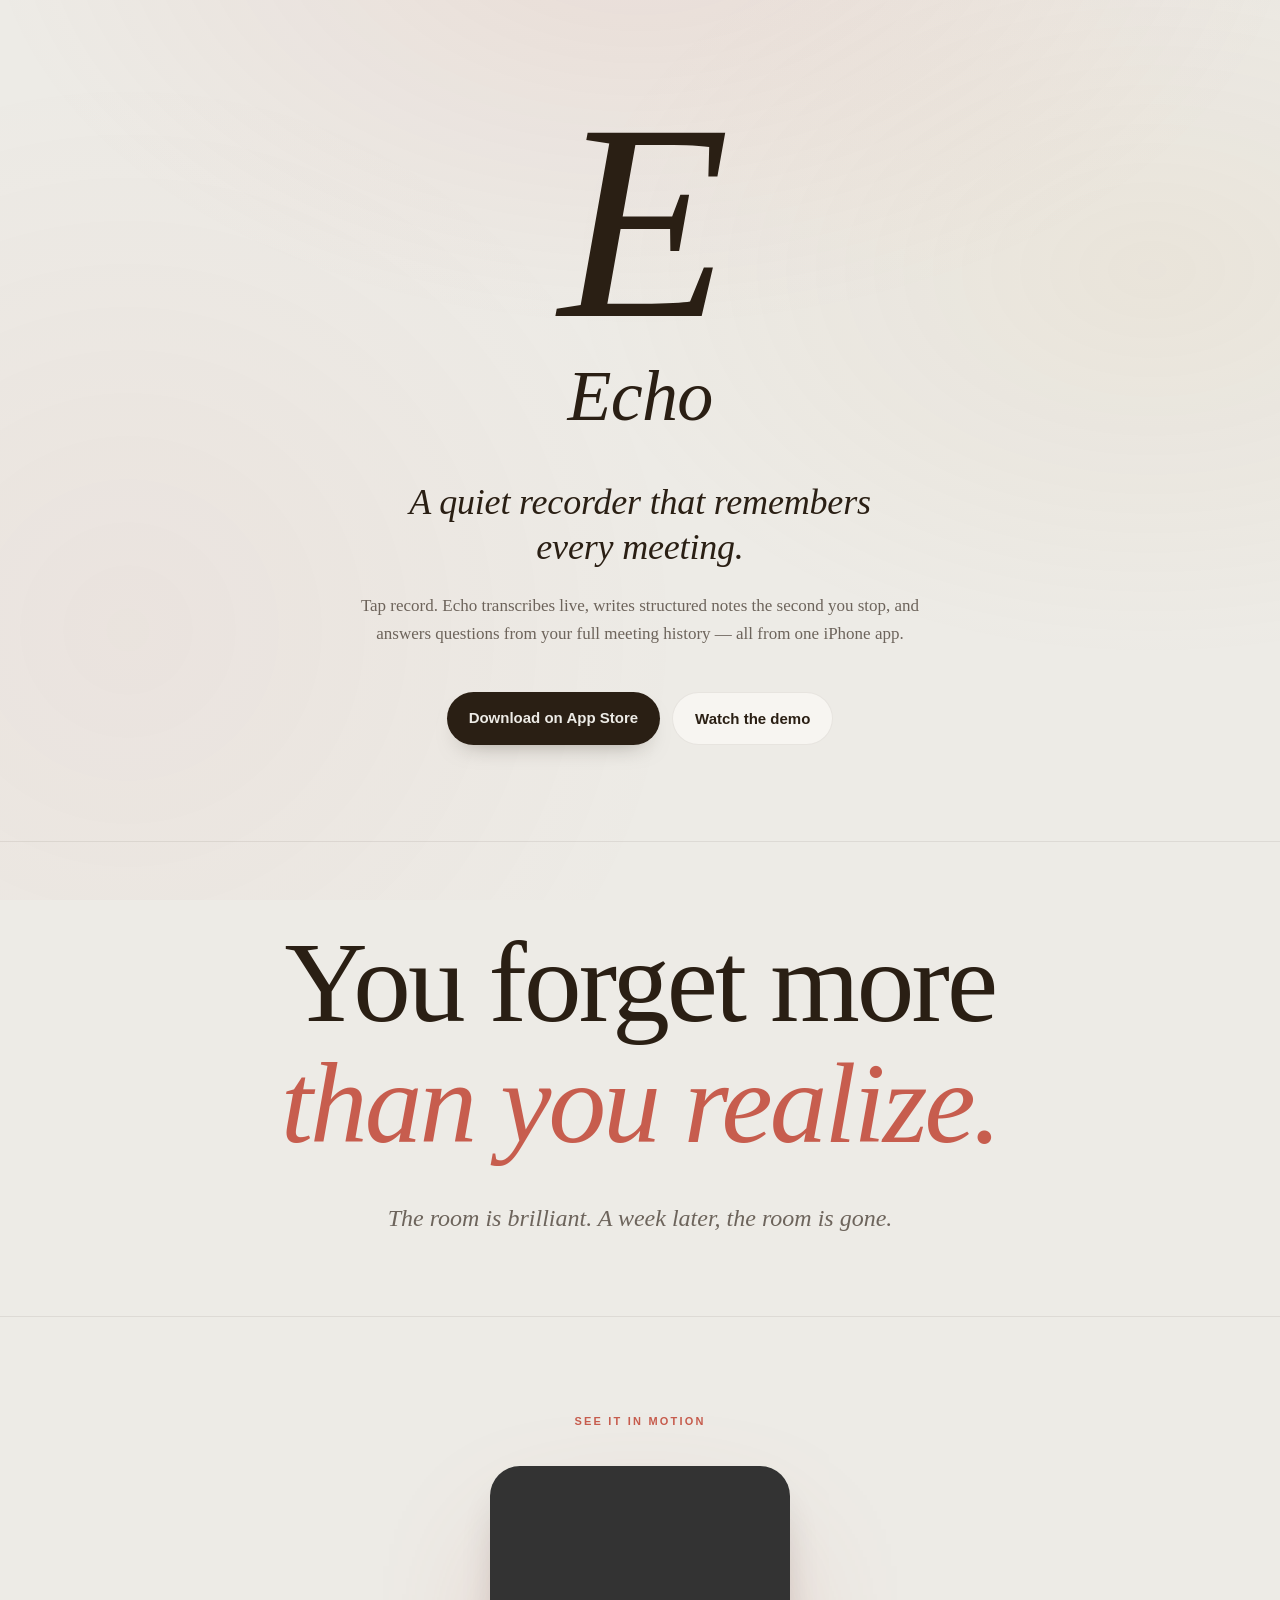
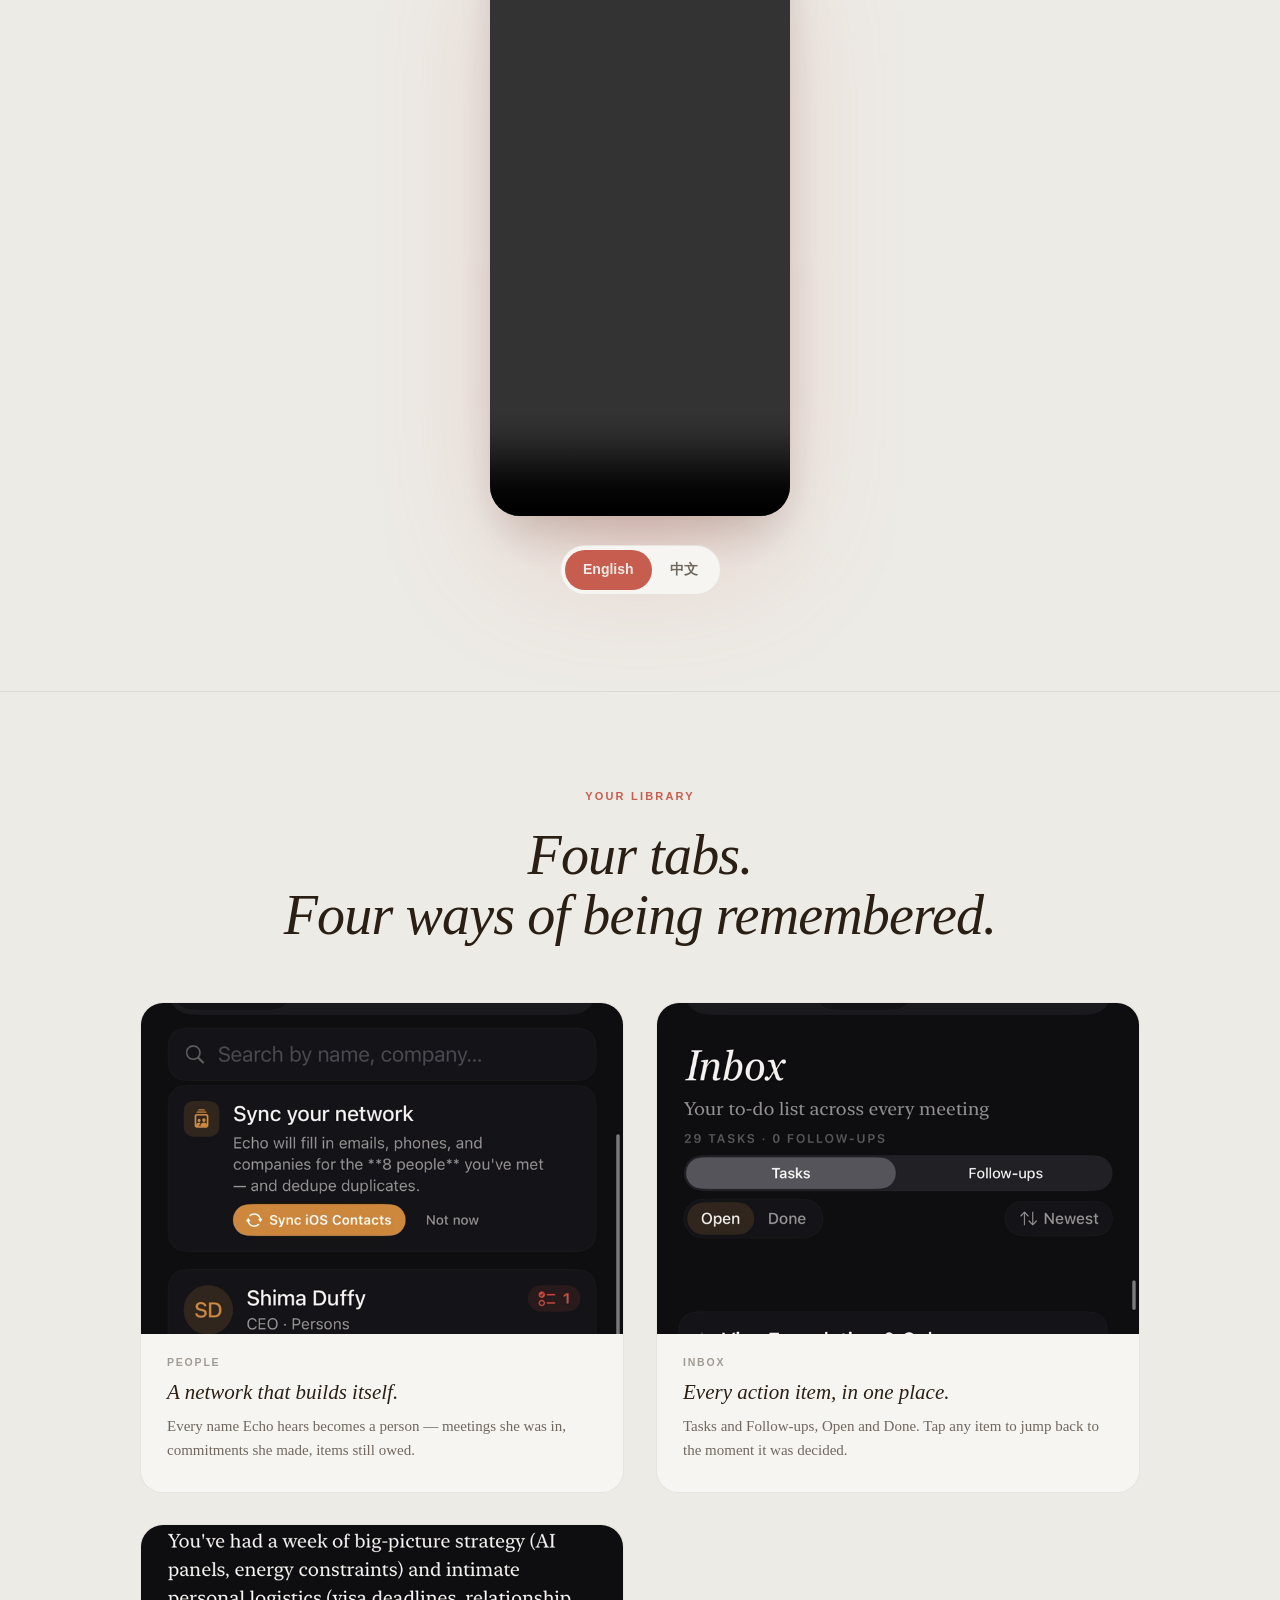
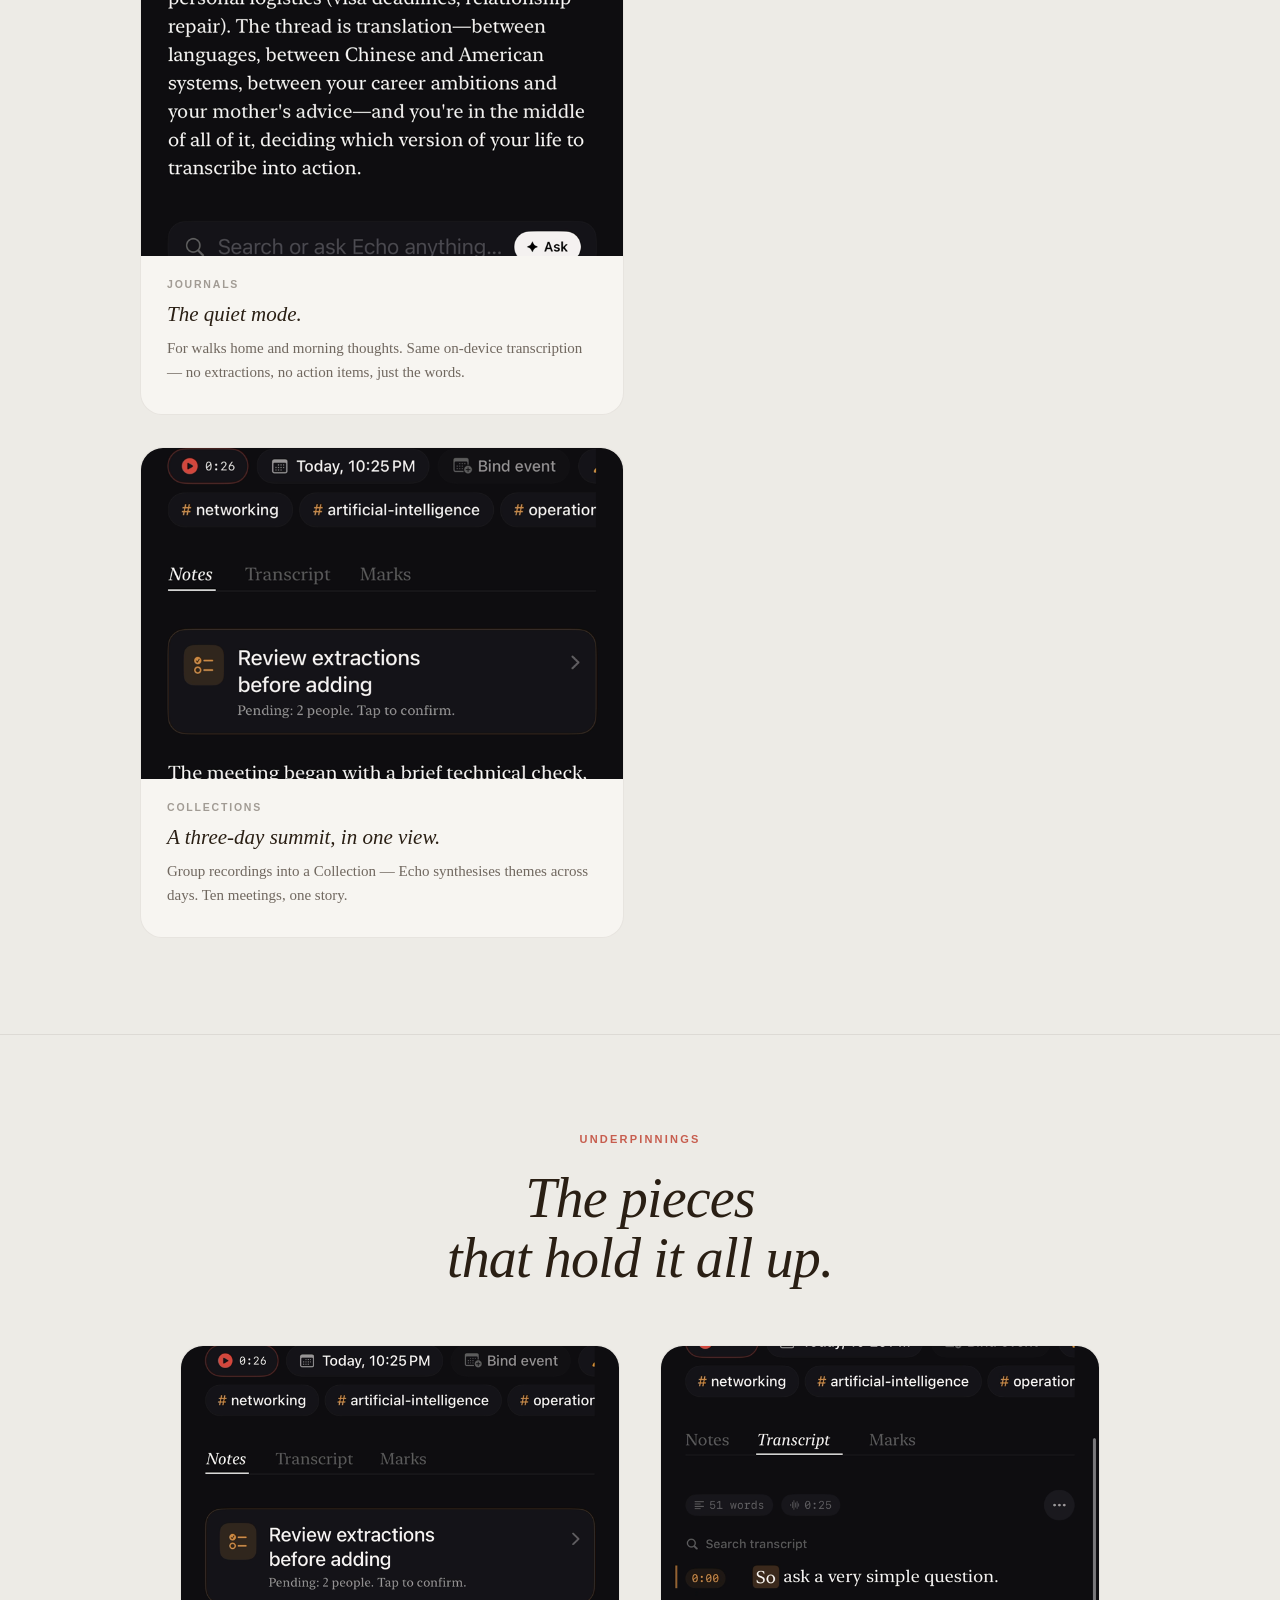
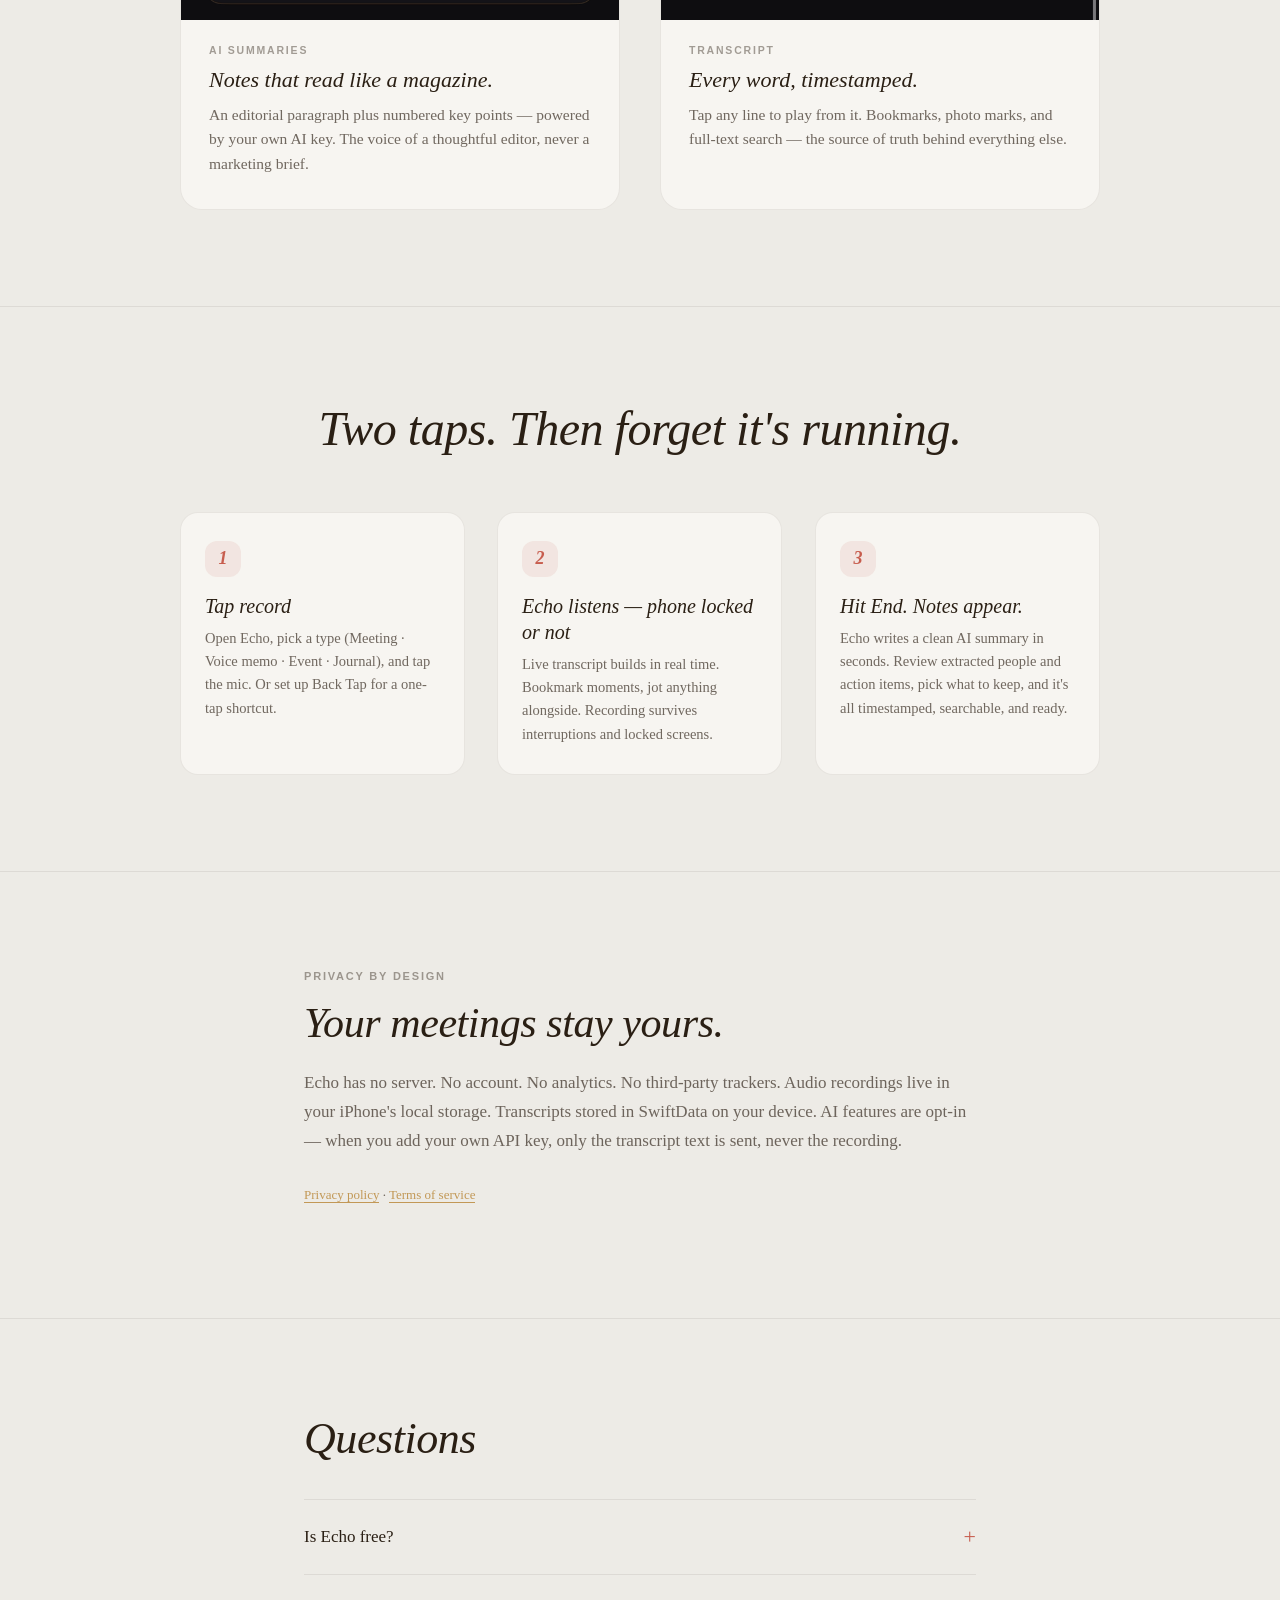
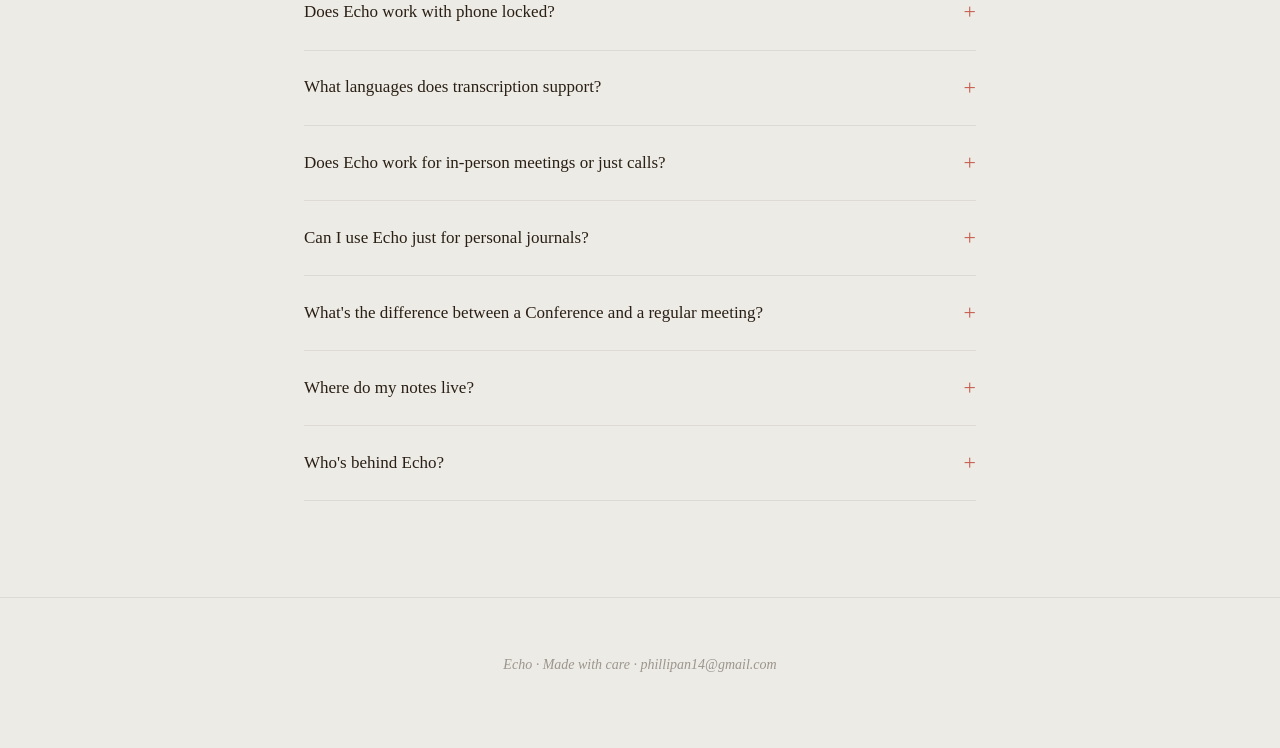
==== commit 752111db: "Aggressive cut: collapse 7 sections into 1 library grid + tighten rhythm - Remove 3 hero feature sta" ====
--- a/docs/index.html
+++ b/docs/index.html
@@ -57,118 +57,37 @@
         </div>
     </section>
 
-    <!-- HERO FEATURE 1 — LIVE TRANSCRIPTION (center-anchored, oversized headline above) -->
-    <section class="stage stage-center">
-        <div class="stage-inner">
-            <div class="stage-eyebrow reveal">LIVE TRANSCRIPTION</div>
-            <h2 class="stage-headline stage-headline-xl reveal reveal-delay-1">Captions<br>as the room speaks.</h2>
-            <div class="stage-phone stage-phone-halo reveal reveal-delay-2">
-                <img src="shots/listening.png" alt="Echo's listening screen showing a live transcript and waveform.">
-            </div>
-            <p class="stage-body reveal reveal-delay-3">Tap once. Apple Speech runs locally on your iPhone — your audio never leaves the device. 30+ languages, including a multilingual mode for the meetings that switch between English and Mandarin mid-sentence.</p>
-        </div>
-    </section>
-
-    <!-- HERO FEATURE 2 — EXTRACT (full-bleed, phone clipped on the right) -->
-    <section class="stage stage-bleed">
-        <div class="stage-bleed-grid">
-            <div class="stage-bleed-text">
-                <div class="stage-eyebrow reveal">THE MOMENT YOU TAP END</div>
-                <h2 class="stage-headline reveal reveal-delay-1">People and to-dos,<br>already written.</h2>
-                <p class="stage-body reveal reveal-delay-2">Echo reads back the transcript the second you stop and surfaces what mattered — who was there, what was agreed, what's owed. Review screen, everything pre-checked. You confirm.</p>
-                <p class="stage-aside reveal reveal-delay-3">No more <em>"I'll write up the action items later."</em></p>
-            </div>
-            <div class="stage-bleed-shot reveal reveal-delay-2">
-                <img src="shots/extractions.png" alt="Review extractions screen with detected people and action items ready to add.">
-            </div>
-        </div>
-    </section>
-
-    <!-- HERO FEATURE 3 — ASK (twin phones) -->
-    <section class="stage stage-twin">
-        <div class="stage-inner">
-            <div class="stage-eyebrow stage-eyebrow-centered reveal">ASK YOUR MEETINGS</div>
-            <h2 class="stage-headline stage-headline-centered reveal reveal-delay-1">Like the meeting<br>is still in the room.</h2>
-            <div class="twin-shots">
-                <div class="twin-shot twin-shot-a reveal reveal-delay-2">
-                    <img src="shots/transcript.png" alt="A meeting transcript with timestamped lines, and an Ask this meeting prompt at the bottom.">
-                </div>
-                <div class="twin-shot twin-shot-b reveal reveal-delay-3">
-                    <img src="shots/ai-answer.png" alt="Echo answering a question about the meeting, grounded in the transcript.">
-                </div>
-            </div>
-            <p class="stage-body stage-body-centered reveal reveal-delay-3">"What did Bob say about pricing?" Answers are grounded in the actual transcript — never invented. Works inside one meeting, or across your whole history.</p>
-        </div>
-    </section>
-
-    <!-- ───────────── YOUR LIBRARY ───────────── -->
-    <section class="library-intro">
-        <div class="container">
-            <p class="library-eyebrow reveal">YOUR LIBRARY</p>
-            <h2 class="library-h2 reveal reveal-delay-1">Everything Echo hears,<br><em>where you can find it again.</em></h2>
-            <p class="library-sub reveal reveal-delay-2">Four tabs. People. Inbox. Journals. Collections. Each one a different way of being remembered.</p>
-        </div>
-    </section>
-
-    <!-- LIBRARY 1 — PEOPLE (bleed, phone left) -->
-    <section class="stage stage-bleed stage-bleed-reverse">
-        <div class="stage-bleed-grid">
-            <div class="stage-bleed-shot reveal">
-                <img src="shots/people.png" alt="Echo's People view, a network that builds itself.">
-            </div>
-            <div class="stage-bleed-text">
-                <div class="stage-eyebrow reveal">PEOPLE</div>
-                <h2 class="stage-headline reveal reveal-delay-1">A network that<br>builds itself.</h2>
-                <p class="stage-body reveal reveal-delay-2">Every name Echo hears becomes a person. Tap Sarah and see the seven meetings she was in this quarter, the three commitments she made to you, and the action items still open with her.</p>
-                <p class="stage-aside reveal reveal-delay-3">No CRM entries. No tagging. <em>A directory that grows in the background.</em></p>
-            </div>
-        </div>
-    </section>
-
-    <!-- LIBRARY 2 — INBOX (center, oversized) -->
-    <section class="stage stage-center">
-        <div class="stage-inner">
-            <div class="stage-eyebrow reveal">INBOX</div>
-            <h2 class="stage-headline stage-headline-xl reveal reveal-delay-1">Every action item,<br>in one place.</h2>
-            <div class="stage-phone stage-phone-halo reveal reveal-delay-2">
-                <img src="shots/inbox.png" alt="The Inbox tab showing tasks and follow-ups separated, open and done.">
-            </div>
-            <p class="stage-body stage-body-centered reveal reveal-delay-3">When you finish a meeting, Echo finds the to-dos. Inbox is where they all wait — Tasks and Follow-ups, Open and Done. Tap any item to jump back to the moment it was decided, see who said it, and check it off when it's handled.</p>
-        </div>
-    </section>
-
-    <!-- LIBRARY 3 — JOURNALS (center, intimate scale) -->
-    <section class="stage stage-center stage-quiet">
-        <div class="stage-inner">
-            <div class="stage-eyebrow reveal">JOURNALS</div>
-            <h2 class="stage-headline reveal reveal-delay-1">The quiet mode.</h2>
-            <div class="stage-phone stage-phone-small reveal reveal-delay-2">
-                <img src="shots/journals.png" alt="Recording type chooser showing Meeting, Voice memo, Event, and Journal modes.">
-            </div>
-            <p class="stage-body stage-body-centered reveal reveal-delay-3">Not every recording is a meeting. Journals is for the walks home, the morning thoughts, the things you'd rather not file as work. Same on-device transcription. No extractions, no action items — just the words, dated and waiting if you ever want them again.</p>
-        </div>
-    </section>
-
-    <!-- LIBRARY 4 — COLLECTIONS / CONFERENCES (scroll-scrubbed cross-fade) — climax -->
-    <section class="stage stage-scrub" id="scrub-stage">
-        <div class="scrub-container">
-            <div class="scrub-text">
-                <div class="stage-eyebrow reveal">COLLECTIONS</div>
-                <h2 class="stage-headline reveal reveal-delay-1">A three-day summit,<br><em>in one view.</em></h2>
-                <p class="stage-body reveal reveal-delay-2">Group recordings into a Collection — a conference, a sprint week, an off-site — and Echo treats the whole arc as one thing. Programme. Sessions. Synthesised themes across days. The week where ten meetings belong to one story, told as one story.</p>
-                <div class="scrub-dots" aria-hidden="true">
-                    <span class="scrub-dot is-active" data-i="0"></span>
-                    <span class="scrub-dot" data-i="1"></span>
-                    <span class="scrub-dot" data-i="2"></span>
-                    <span class="scrub-dot" data-i="3"></span>
-                </div>
-            </div>
-            <div class="scrub-phone-wrap">
-                <div class="scrub-phone">
-                    <img class="scrub-img is-active" data-i="0" src="shots/collections-root.png" alt="Collections tab listing every multi-day event.">
-                    <img class="scrub-img" data-i="1" src="shots/conferences.png" alt="A specific conference with its sessions listed.">
-                    <img class="scrub-img" data-i="2" src="shots/conference-detail.png" alt="A conference session's transcript and notes.">
-                    <img class="scrub-img" data-i="3" src="shots/summary.png" alt="Synthesised cross-session themes and key points.">
+    <!-- ───────────── YOUR LIBRARY (compact 2x2) ───────────── -->
+    <section class="mosaic library-mosaic">
+        <div class="container container-wide">
+            <div class="mosaic-head">
+                <div class="stage-eyebrow reveal">YOUR LIBRARY</div>
+                <h2 class="mosaic-h2 reveal reveal-delay-1">Four tabs.<br><em>Four ways of being remembered.</em></h2>
+            </div>
+            <div class="mosaic-grid mosaic-grid-4">
+                <div class="tile reveal">
+                    <div class="tile-thumb"><img src="shots/people.png" alt="Echo's People view."></div>
+                    <div class="tile-eyebrow">PEOPLE</div>
+                    <h3 class="tile-title">A network that builds itself.</h3>
+                    <p class="tile-body">Every name Echo hears becomes a person — meetings she was in, commitments she made, items still owed.</p>
+                </div>
+                <div class="tile reveal reveal-delay-1">
+                    <div class="tile-thumb"><img src="shots/inbox.png" alt="The Inbox tab."></div>
+                    <div class="tile-eyebrow">INBOX</div>
+                    <h3 class="tile-title">Every action item, in one place.</h3>
+                    <p class="tile-body">Tasks and Follow-ups, Open and Done. Tap any item to jump back to the moment it was decided.</p>
+                </div>
+                <div class="tile reveal reveal-delay-2">
+                    <div class="tile-thumb"><img src="shots/journals.png" alt="Journal recording mode."></div>
+                    <div class="tile-eyebrow">JOURNALS</div>
+                    <h3 class="tile-title">The quiet mode.</h3>
+                    <p class="tile-body">For walks home and morning thoughts. Same on-device transcription — no extractions, no action items, just the words.</p>
+                </div>
+                <div class="tile reveal reveal-delay-3">
+                    <div class="tile-thumb"><img src="shots/summary.png" alt="A multi-day collection synthesis."></div>
+                    <div class="tile-eyebrow">COLLECTIONS</div>
+                    <h3 class="tile-title">A three-day summit, in one view.</h3>
+                    <p class="tile-body">Group recordings into a Collection — Echo synthesises themes across days. Ten meetings, one story.</p>
                 </div>
             </div>
         </div>
@@ -179,20 +98,20 @@
         <div class="container container-wide">
             <div class="mosaic-head">
                 <div class="stage-eyebrow reveal">UNDERPINNINGS</div>
-                <h2 class="mosaic-h2 reveal reveal-delay-1">Two more things<br>that hold it all up.</h2>
+                <h2 class="mosaic-h2 reveal reveal-delay-1">The pieces<br>that hold it all up.</h2>
             </div>
             <div class="mosaic-grid mosaic-grid-2">
                 <div class="tile reveal">
                     <div class="tile-thumb"><img src="shots/summary.png" alt="An editorial AI-written meeting summary."></div>
                     <div class="tile-eyebrow">AI SUMMARIES</div>
                     <h3 class="tile-title">Notes that read like a magazine.</h3>
-                    <p class="tile-body">An editorial paragraph plus numbered key points, written in seconds — powered by your own AI key (Claude or DeepSeek). The voice of a thoughtful editor, never a marketing brief.</p>
+                    <p class="tile-body">An editorial paragraph plus numbered key points — powered by your own AI key. The voice of a thoughtful editor, never a marketing brief.</p>
                 </div>
                 <div class="tile reveal reveal-delay-1">
                     <div class="tile-thumb"><img src="shots/transcript.png" alt="Timestamped transcript with playback markers."></div>
                     <div class="tile-eyebrow">TRANSCRIPT</div>
                     <h3 class="tile-title">Every word, timestamped.</h3>
-                    <p class="tile-body">Tap any line to play from it. Bookmarks, photo marks, and full-text search — the source of truth behind everything else on this page.</p>
+                    <p class="tile-body">Tap any line to play from it. Bookmarks, photo marks, and full-text search — the source of truth behind everything else.</p>
                 </div>
             </div>
         </div>
@@ -350,39 +269,6 @@
                 }, { passive: true });
             }
 
-            // Conferences scroll-scrub: cross-fade through 3 images as the section traverses the viewport
-            var scrub = document.getElementById('scrub-stage');
-            if (scrub) {
-                var imgs = scrub.querySelectorAll('.scrub-img');
-                var dots = scrub.querySelectorAll('.scrub-dot');
-                var lastActive = -1;
-                var scrubTicking = false;
-                var updateScrub = function() {
-                    if (scrubTicking) return;
-                    scrubTicking = true;
-                    window.requestAnimationFrame(function() {
-                        var rect = scrub.getBoundingClientRect();
-                        var vh = window.innerHeight;
-                        // progress = 0 when section top hits viewport bottom, 1 when section bottom hits viewport top
-                        var total = rect.height + vh;
-                        var p = (vh - rect.top) / total;
-                        p = Math.max(0, Math.min(1, p));
-                        // Map 0.15..0.85 of progress across 3 panels (give pad at start/end)
-                        var t = (p - 0.15) / 0.7;
-                        t = Math.max(0, Math.min(0.999, t));
-                        var idx = Math.floor(t * imgs.length);
-                        if (idx !== lastActive) {
-                            imgs.forEach(function(im, i) { im.classList.toggle('is-active', i === idx); });
-                            dots.forEach(function(d, i) { d.classList.toggle('is-active', i === idx); });
-                            lastActive = idx;
-                        }
-                        scrubTicking = false;
-                    });
-                };
-                window.addEventListener('scroll', updateScrub, { passive: true });
-                window.addEventListener('resize', updateScrub);
-                updateScrub();
-            }
         })();
     </script>
 </body>
--- a/docs/style.css
+++ b/docs/style.css
@@ -94,9 +94,9 @@
 
 /* ───────────── HERO ───────────── */
 .hero {
-    padding: 120px 0 120px;
+    padding: 96px 0;
     text-align: center;
-    min-height: 88vh;
+    min-height: 72vh;
     display: flex;
     align-items: center;
     overflow: hidden;
@@ -182,11 +182,11 @@
 
 /* ───────────── MOMENTS INTRO ───────────── */
 .moments {
-    min-height: 80vh;
+    min-height: 50vh;
     display: flex;
     align-items: center;
     justify-content: center;
-    padding: 120px 0;
+    padding: 80px 0;
     border-top: 0.5px solid var(--hairline);
     text-align: center;
 }
@@ -220,7 +220,7 @@
 
 /* ───────────── DEMO ───────────── */
 .demo-section {
-    padding: 120px 0;
+    padding: 96px 0;
     border-top: 0.5px solid var(--hairline);
     text-align: center;
     overflow: hidden; /* contain the bleed glow */
@@ -298,7 +298,7 @@
 
 /* ───────────── STAGE (hero features) — shared bits ───────────── */
 .stage {
-    padding: 120px 0;
+    padding: 96px 0;
     border-top: 0.5px solid var(--hairline);
     position: relative;
 }
@@ -429,7 +429,7 @@
 /* ───────────── STAGE 2 — BLEED (Extract) ───────────── */
 .stage-bleed {
     overflow: hidden;
-    padding: 120px 0;
+    padding: 96px 0;
 }
 
 .stage-bleed-grid {
@@ -736,7 +736,7 @@
 
 /* ───────────── MOSAIC (5 secondary features) ───────────── */
 .mosaic {
-    padding: 120px 0;
+    padding: 96px 0;
     border-top: 0.5px solid var(--hairline);
 }
 
@@ -780,6 +780,22 @@
     .mosaic-grid-2 .tile-thumb { aspect-ratio: 16 / 10; margin: -28px -28px 22px; }
     .mosaic-grid-2 .tile-title { font-size: 22px; }
     .mosaic-grid-2 .tile-body { font-size: 15.5px; }
+
+    /* 4-tile variant — Library 2x2 */
+    .mosaic-grid-4 {
+        grid-template-columns: 1fr 1fr !important;
+        gap: 32px;
+        max-width: 1000px;
+        margin: 0 auto;
+    }
+    .mosaic-grid-4 .tile { padding: 26px 26px 30px; }
+    .mosaic-grid-4 .tile-thumb { aspect-ratio: 16 / 11; margin: -26px -26px 20px; }
+    .mosaic-grid-4 .tile-title { font-size: 21px; }
+    .mosaic-grid-4 .tile-body { font-size: 15px; }
+}
+
+@media (max-width: 719px) {
+    .mosaic-grid-4 { gap: 22px; }
 }
 
 .tile {
@@ -845,7 +861,7 @@
 
 /* ───────────── HOW IT WORKS ───────────── */
 .how {
-    padding: 120px 0;
+    padding: 96px 0;
     border-top: 0.5px solid var(--hairline);
 }
 
@@ -857,9 +873,10 @@
     font-size: clamp(34px, 4.4vw, 48px);
     line-height: 1.1;
     color: var(--warm-ink);
-    margin-bottom: 56px;
+    margin: 0 auto 56px;
     letter-spacing: -0.01em;
     text-align: center;
+    max-width: 720px;
 }
 
 .how-steps {
@@ -923,7 +940,7 @@
 
 /* ───────────── FAQ ───────────── */
 .faq {
-    padding: 120px 0;
+    padding: 96px 0;
     border-top: 0.5px solid var(--hairline);
 }
 
@@ -992,7 +1009,7 @@
 
 /* ───────────── PRIVACY ───────────── */
 .privacy {
-    padding: 120px 0;
+    padding: 96px 0;
     border-top: 0.5px solid var(--hairline);
 }
 
@@ -1052,7 +1069,7 @@
 
 /* ───────────── DOC PAGES ───────────── */
 .doc-page {
-    padding: 80px 0 80px;
+    padding: 64px 0;
     max-width: 680px;
     margin: 0 auto;
     padding-left: 24px;
@@ -1163,16 +1180,16 @@
 /* ───────────── MOBILE TUNING ───────────── */
 @media (max-width: 720px) {
     .hero { padding: 96px 0; min-height: 80vh; }
-    .stage { padding: 80px 0; }
-    .stage-bleed { padding: 80px 0; }
+    .stage { padding: 64px 0; }
+    .stage-bleed { padding: 64px 0; }
     .stage-quiet { padding: 72px 0; }
-    .demo-section { padding: 80px 0; }
-    .library-intro { padding: 80px 0 40px; }
-    .mosaic { padding: 80px 0; }
-    .how { padding: 80px 0; }
-    .faq { padding: 80px 0; }
-    .privacy { padding: 80px 0; }
-    .moments { min-height: 60vh; padding: 80px 0; }
+    .demo-section { padding: 64px 0; }
+    .library-intro { padding: 64px 0 32px; }
+    .mosaic { padding: 64px 0; }
+    .how { padding: 64px 0; }
+    .faq { padding: 64px 0; }
+    .privacy { padding: 64px 0; }
+    .moments { min-height: 60vh; padding: 64px 0; }
 
     .stage-bleed-grid { padding-left: 24px; padding-right: 24px; }
     .stage-bleed-shot { margin-right: 0; justify-content: center; }
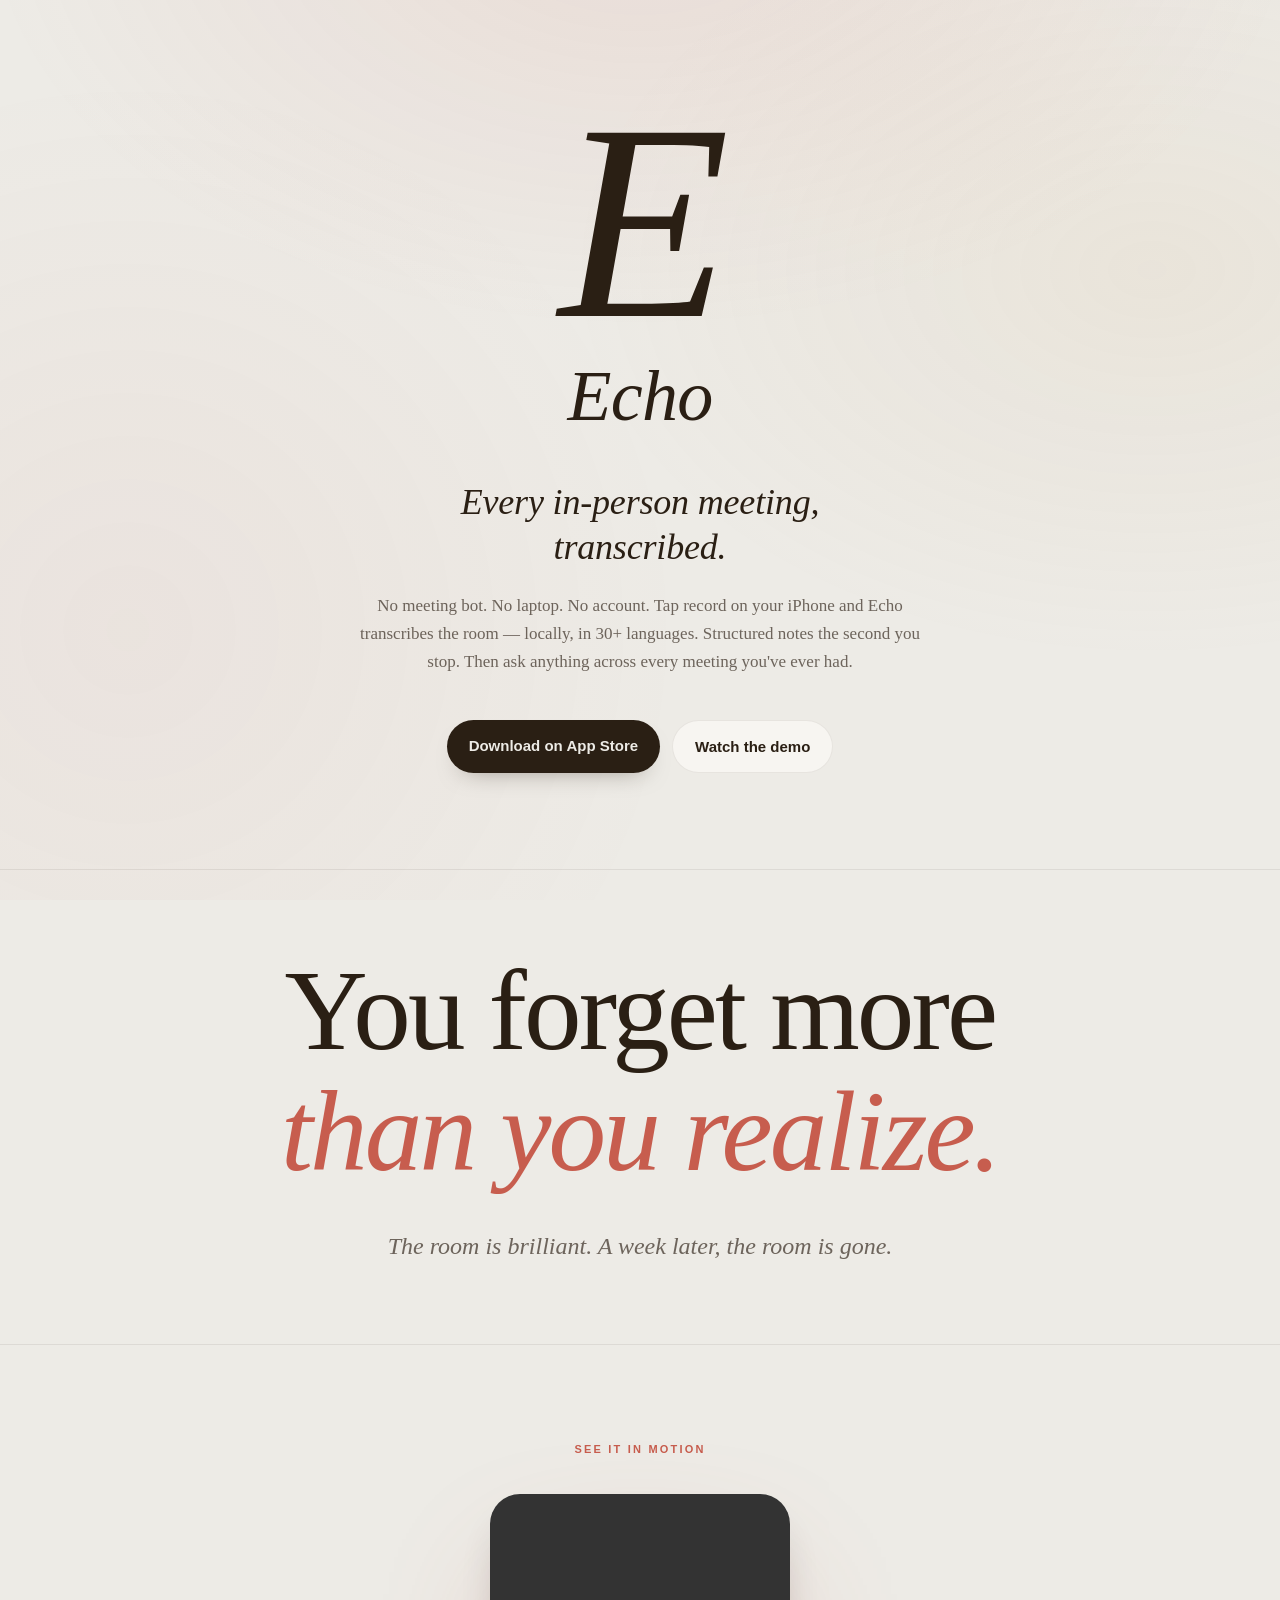
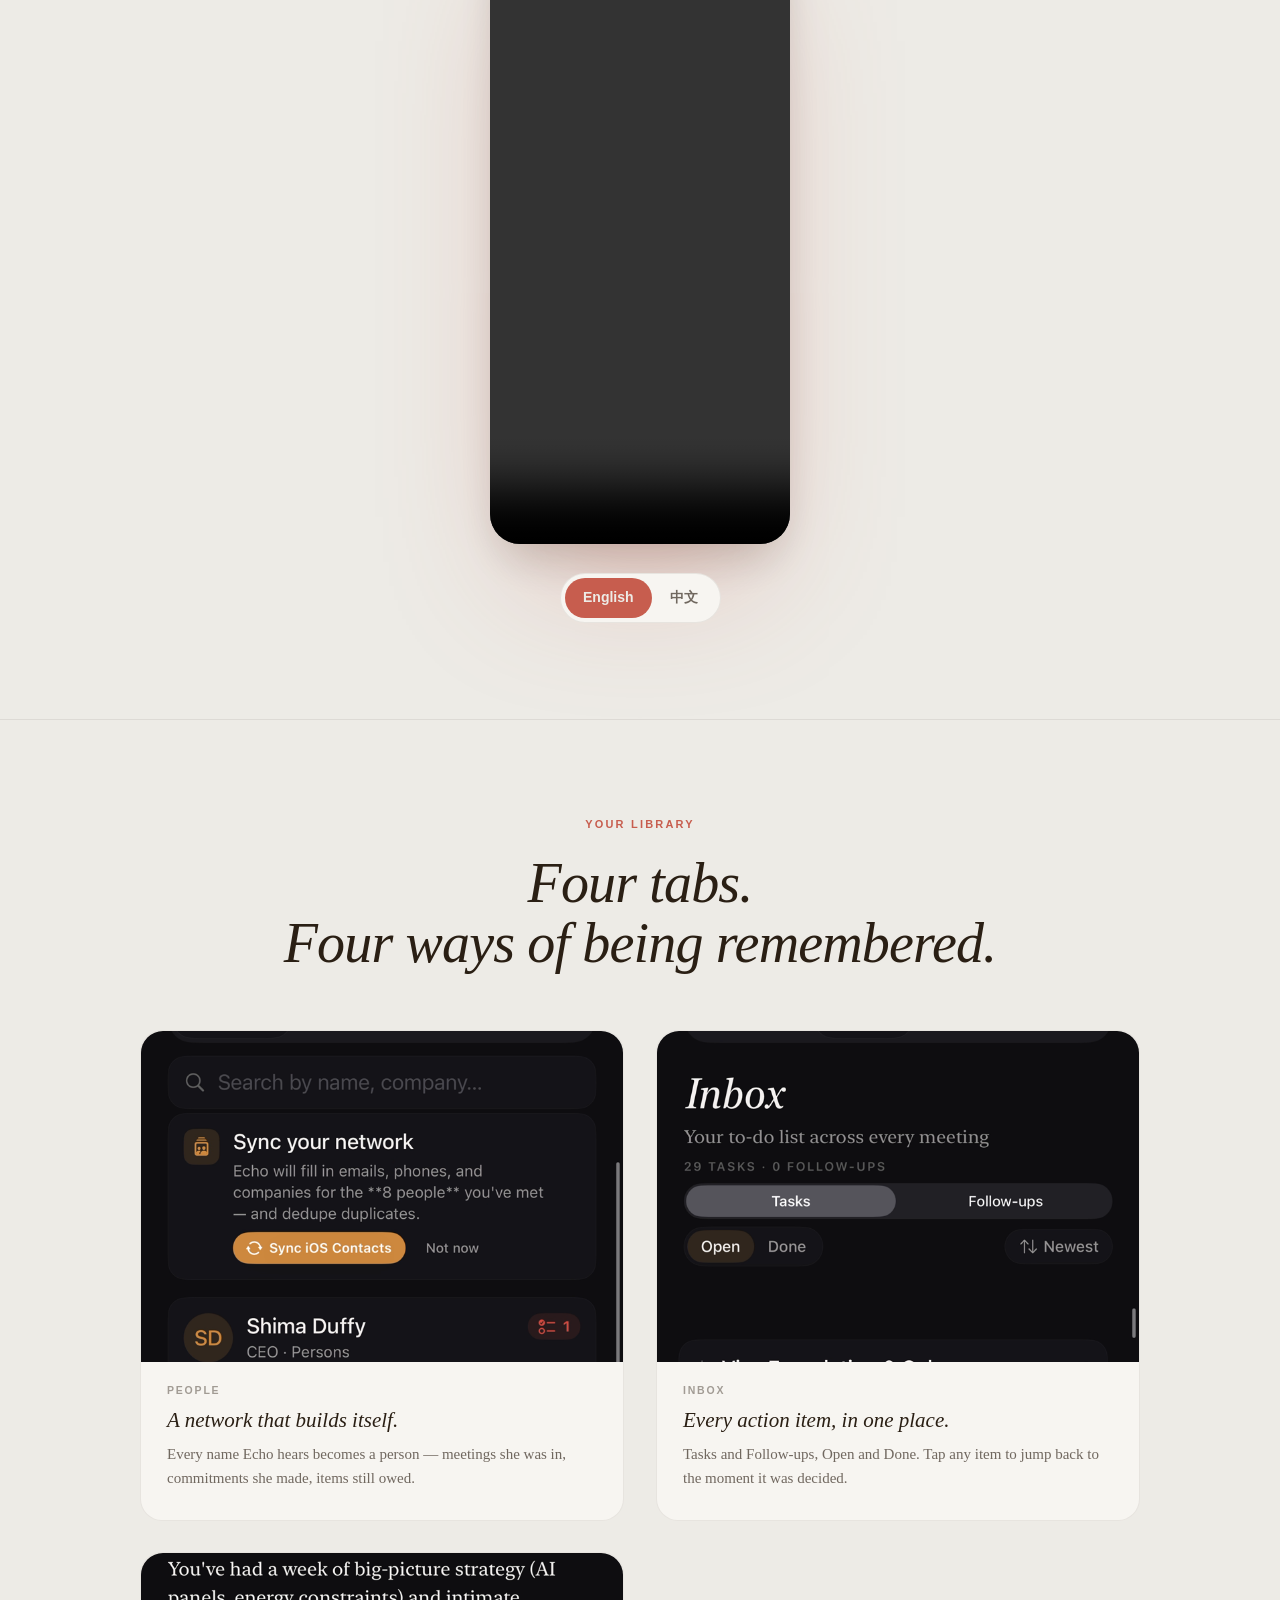
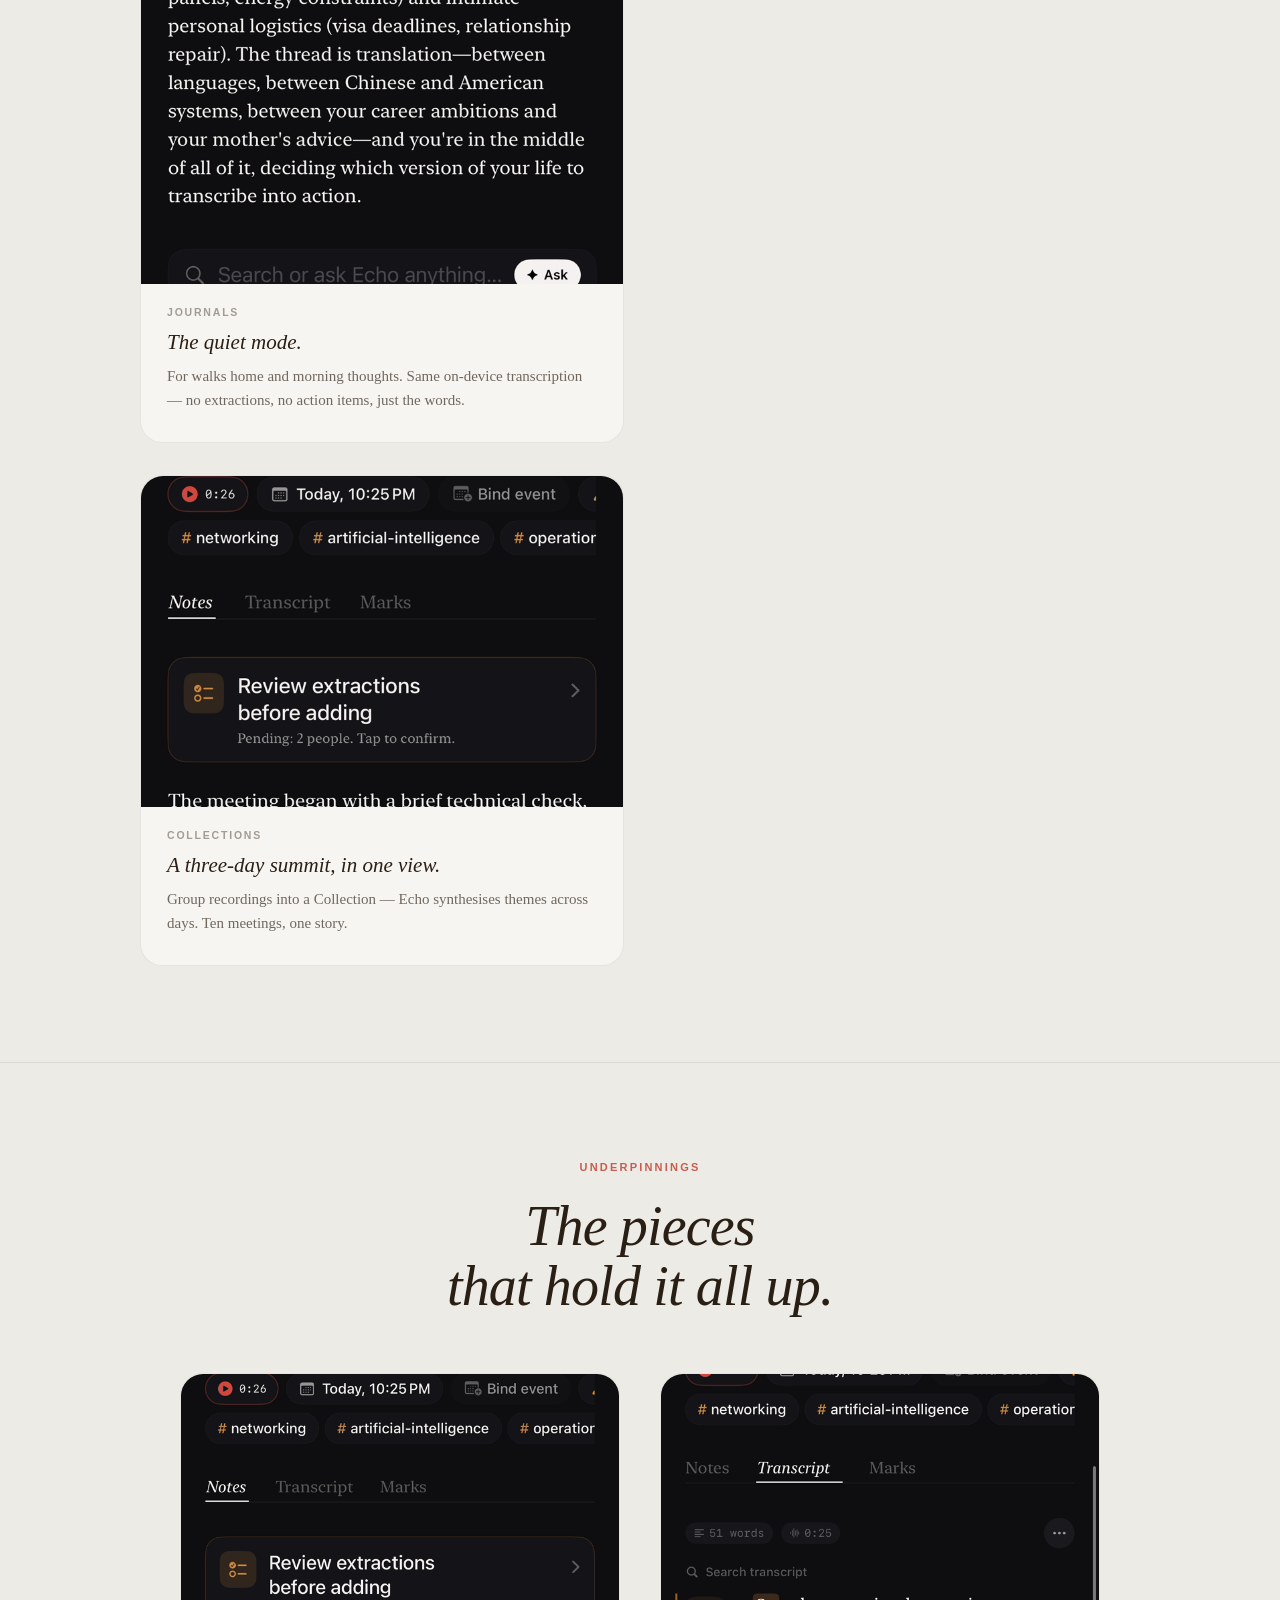
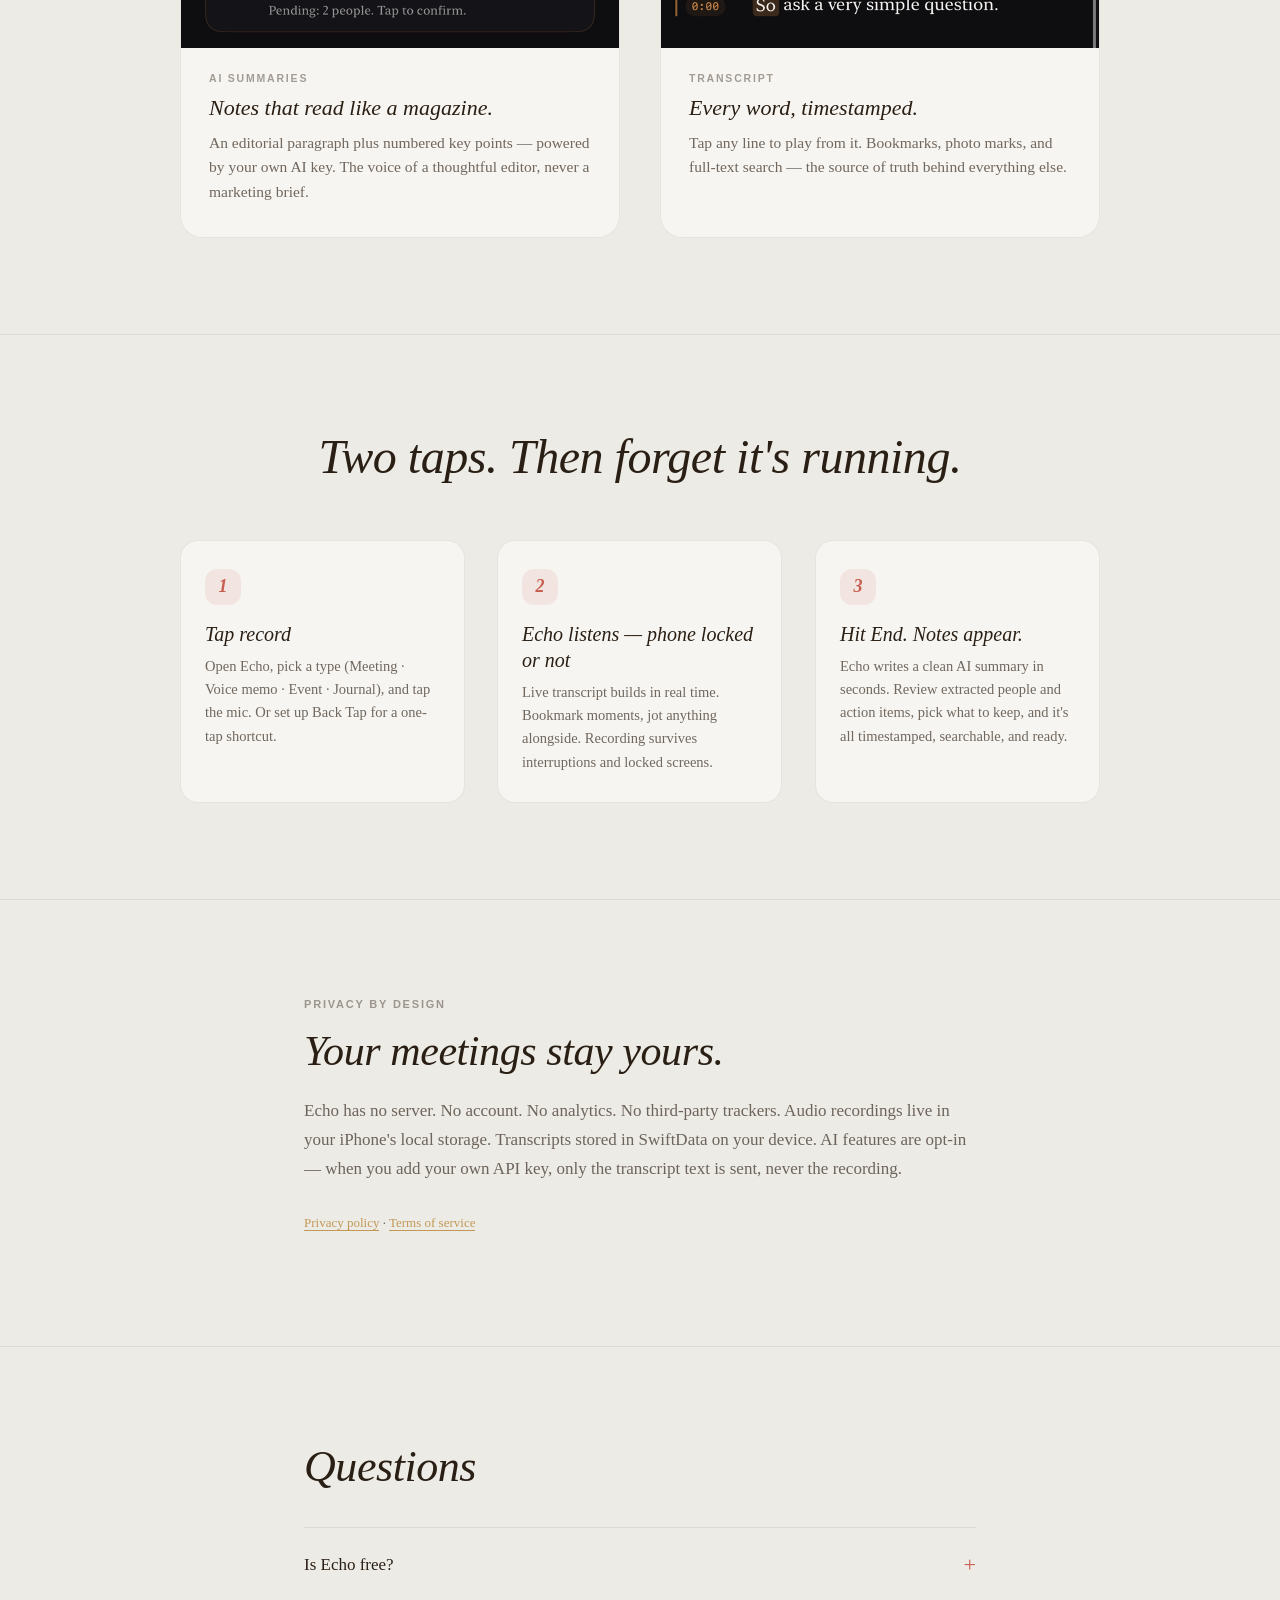
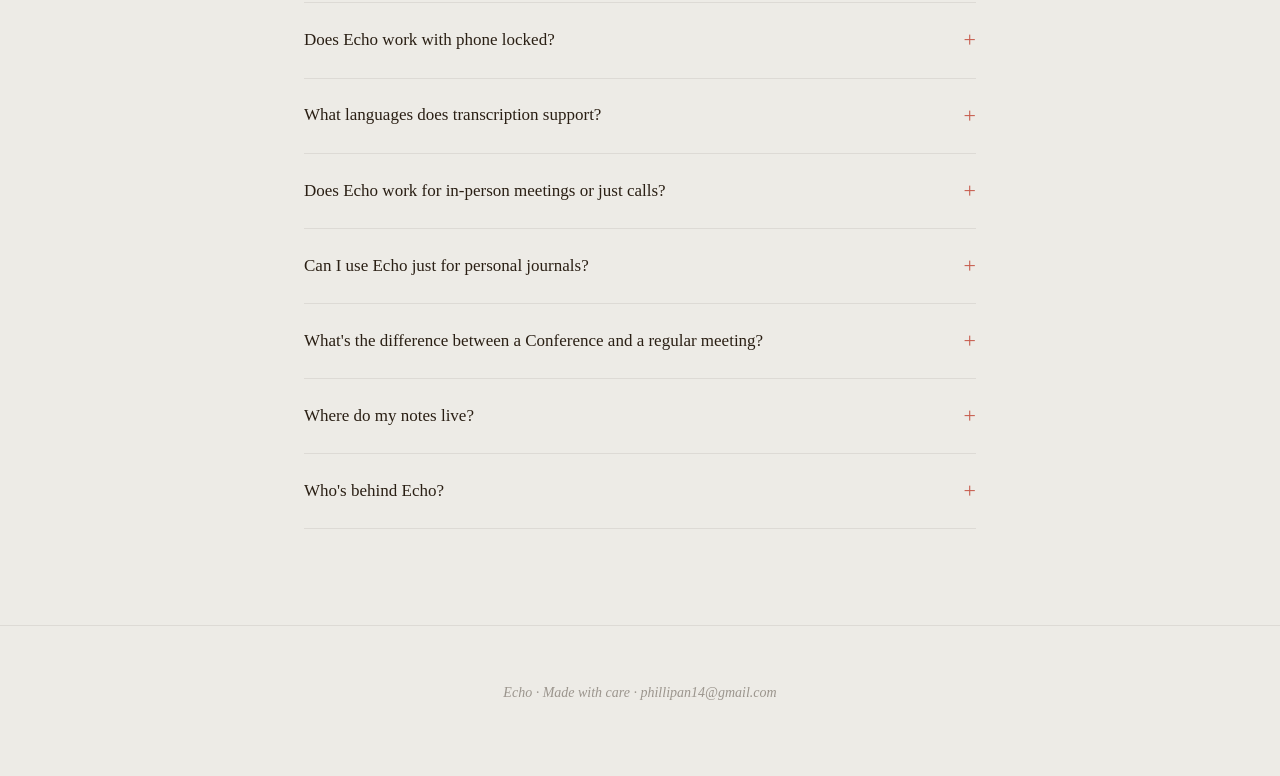
==== commit 5bef55bb: "Hero rewrite: lead with 'every in-person meeting, transcribed' The unique differentiator (no bot, no" ====
--- a/docs/index.html
+++ b/docs/index.html
@@ -3,18 +3,18 @@
 <head>
     <meta charset="UTF-8">
     <meta name="viewport" content="width=device-width, initial-scale=1.0, viewport-fit=cover">
-    <title>Echo — A quiet recorder that remembers every meeting.</title>
-    <meta name="description" content="Tap record. Echo transcribes live in 30+ languages, extracts people and action items, and answers questions from your full meeting history — all on your iPhone.">
+    <title>Echo — Every in-person meeting, transcribed on your iPhone.</title>
+    <meta name="description" content="No meeting bot. No laptop. No account. Tap record on your iPhone — Echo transcribes the room locally in 30+ languages, writes structured notes, and answers questions across every meeting you've had.">
     <link rel="canonical" href="https://phillipan14.github.io/echo-site/">
 
     <meta property="og:type" content="website">
     <meta property="og:url" content="https://phillipan14.github.io/echo-site/">
-    <meta property="og:title" content="Echo — A quiet recorder that remembers every meeting.">
-    <meta property="og:description" content="Live transcription, AI summaries, action items, conference collections, and chat-with-your-meetings — all on-device, on iPhone.">
+    <meta property="og:title" content="Echo — Every in-person meeting, transcribed on your iPhone.">
+    <meta property="og:description" content="No bot. No laptop. No account. Tap record — Echo transcribes the room locally in 30+ languages. Structured notes. Ask anything across your meeting history.">
     <meta property="og:image" content="https://phillipan14.github.io/echo-site/shots/dashboard.png">
     <meta name="twitter:card" content="summary_large_image">
-    <meta name="twitter:title" content="Echo — A quiet recorder that remembers every meeting.">
-    <meta name="twitter:description" content="Live transcription, AI summaries, action items, and chat-with-your-meetings — on iPhone.">
+    <meta name="twitter:title" content="Echo — Every in-person meeting, transcribed on your iPhone.">
+    <meta name="twitter:description" content="No bot, no laptop, no account. Tap record on iPhone. 30+ languages, on-device.">
     <meta name="twitter:image" content="https://phillipan14.github.io/echo-site/shots/dashboard.png">
 
     <link rel="stylesheet" href="style.css">
@@ -25,8 +25,8 @@
             <div class="hero-inner">
                 <div class="echo-mark reveal">E</div>
                 <h1 class="wordmark reveal reveal-delay-1">Echo</h1>
-                <p class="tagline reveal reveal-delay-2">A quiet recorder that remembers<br>every meeting.</p>
-                <p class="subtitle reveal reveal-delay-3">Tap record. Echo transcribes live, writes structured notes the second you stop, and answers questions from your full meeting history — all from one iPhone app.</p>
+                <p class="tagline reveal reveal-delay-2">Every in-person meeting,<br><em>transcribed.</em></p>
+                <p class="subtitle reveal reveal-delay-3">No meeting bot. No laptop. No account. Tap record on your iPhone and Echo transcribes the room — locally, in 30+ languages. Structured notes the second you stop. Then ask anything across every meeting you've ever had.</p>
                 <div class="cta-row reveal reveal-delay-4">
                     <a href="https://apps.apple.com/app/id6766643542" class="cta-primary">Download on App Store</a>
                     <a href="#demo" class="cta-secondary">Watch the demo</a>
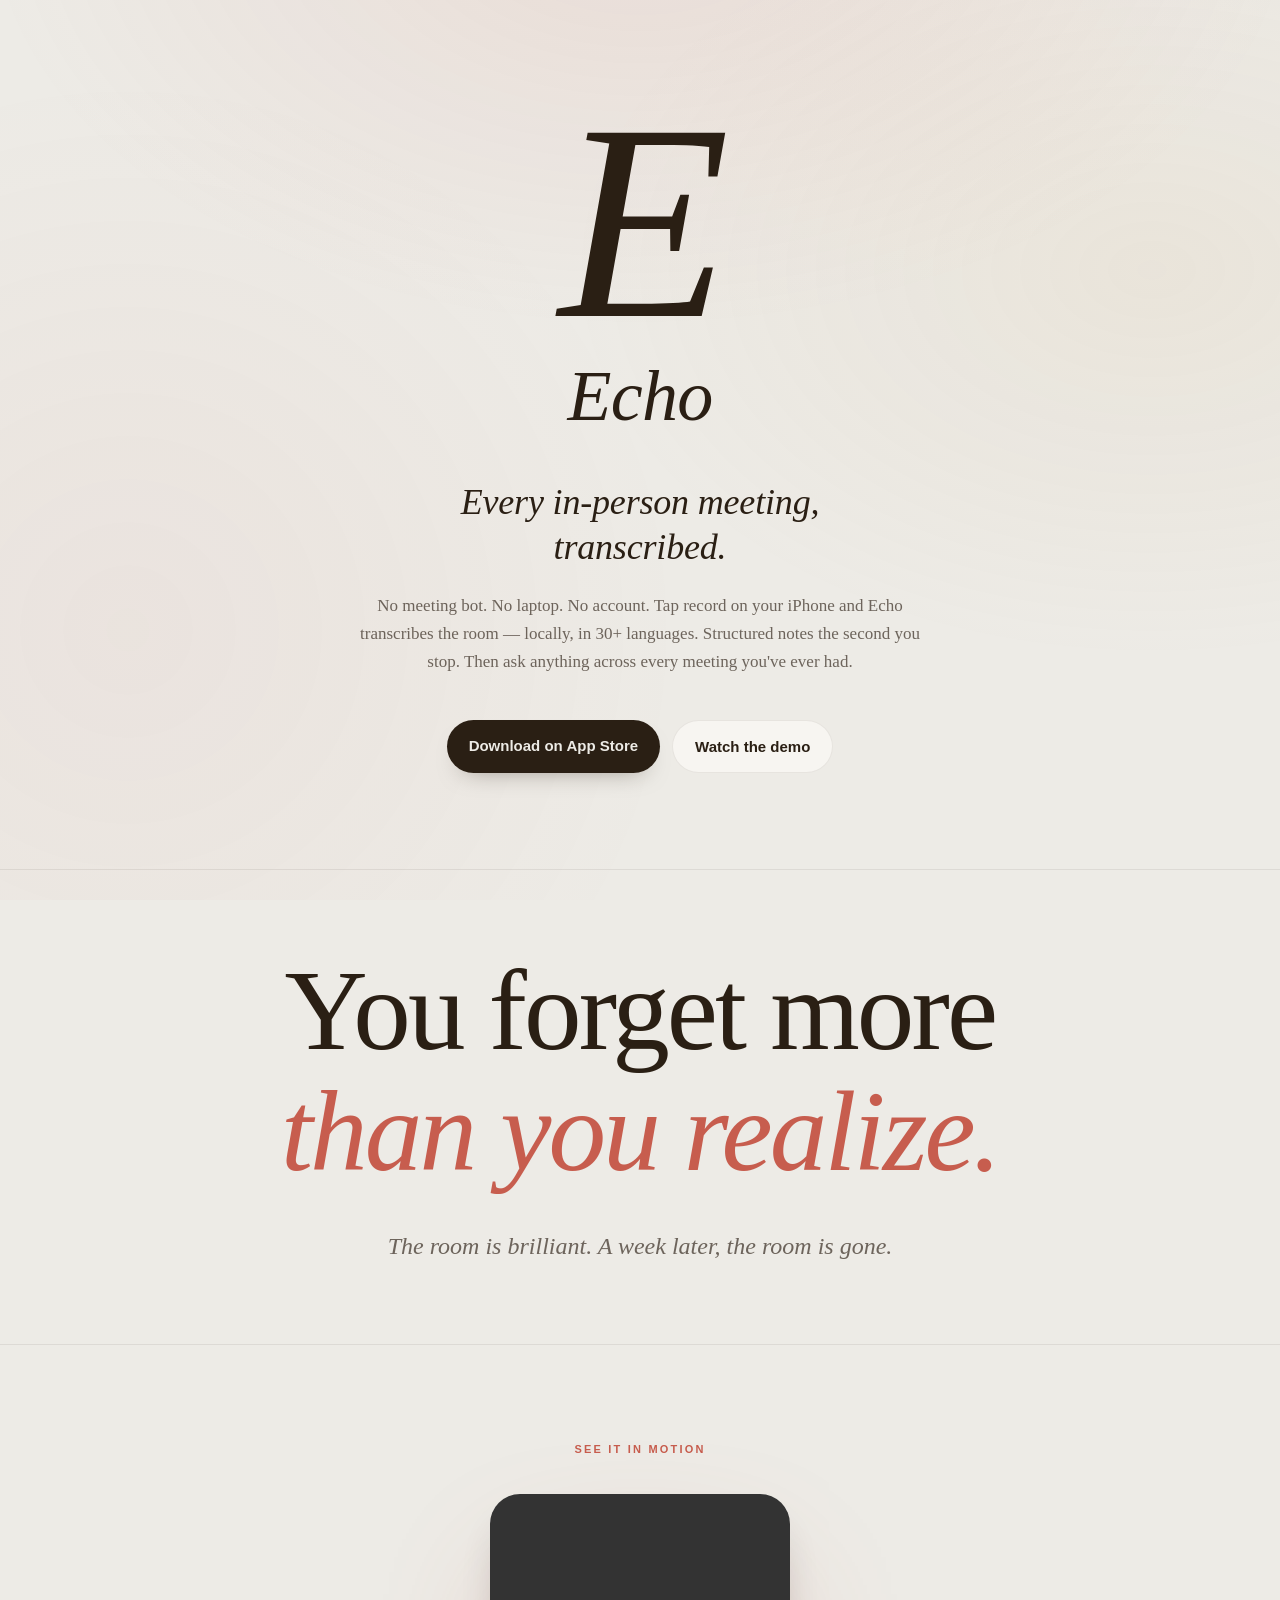
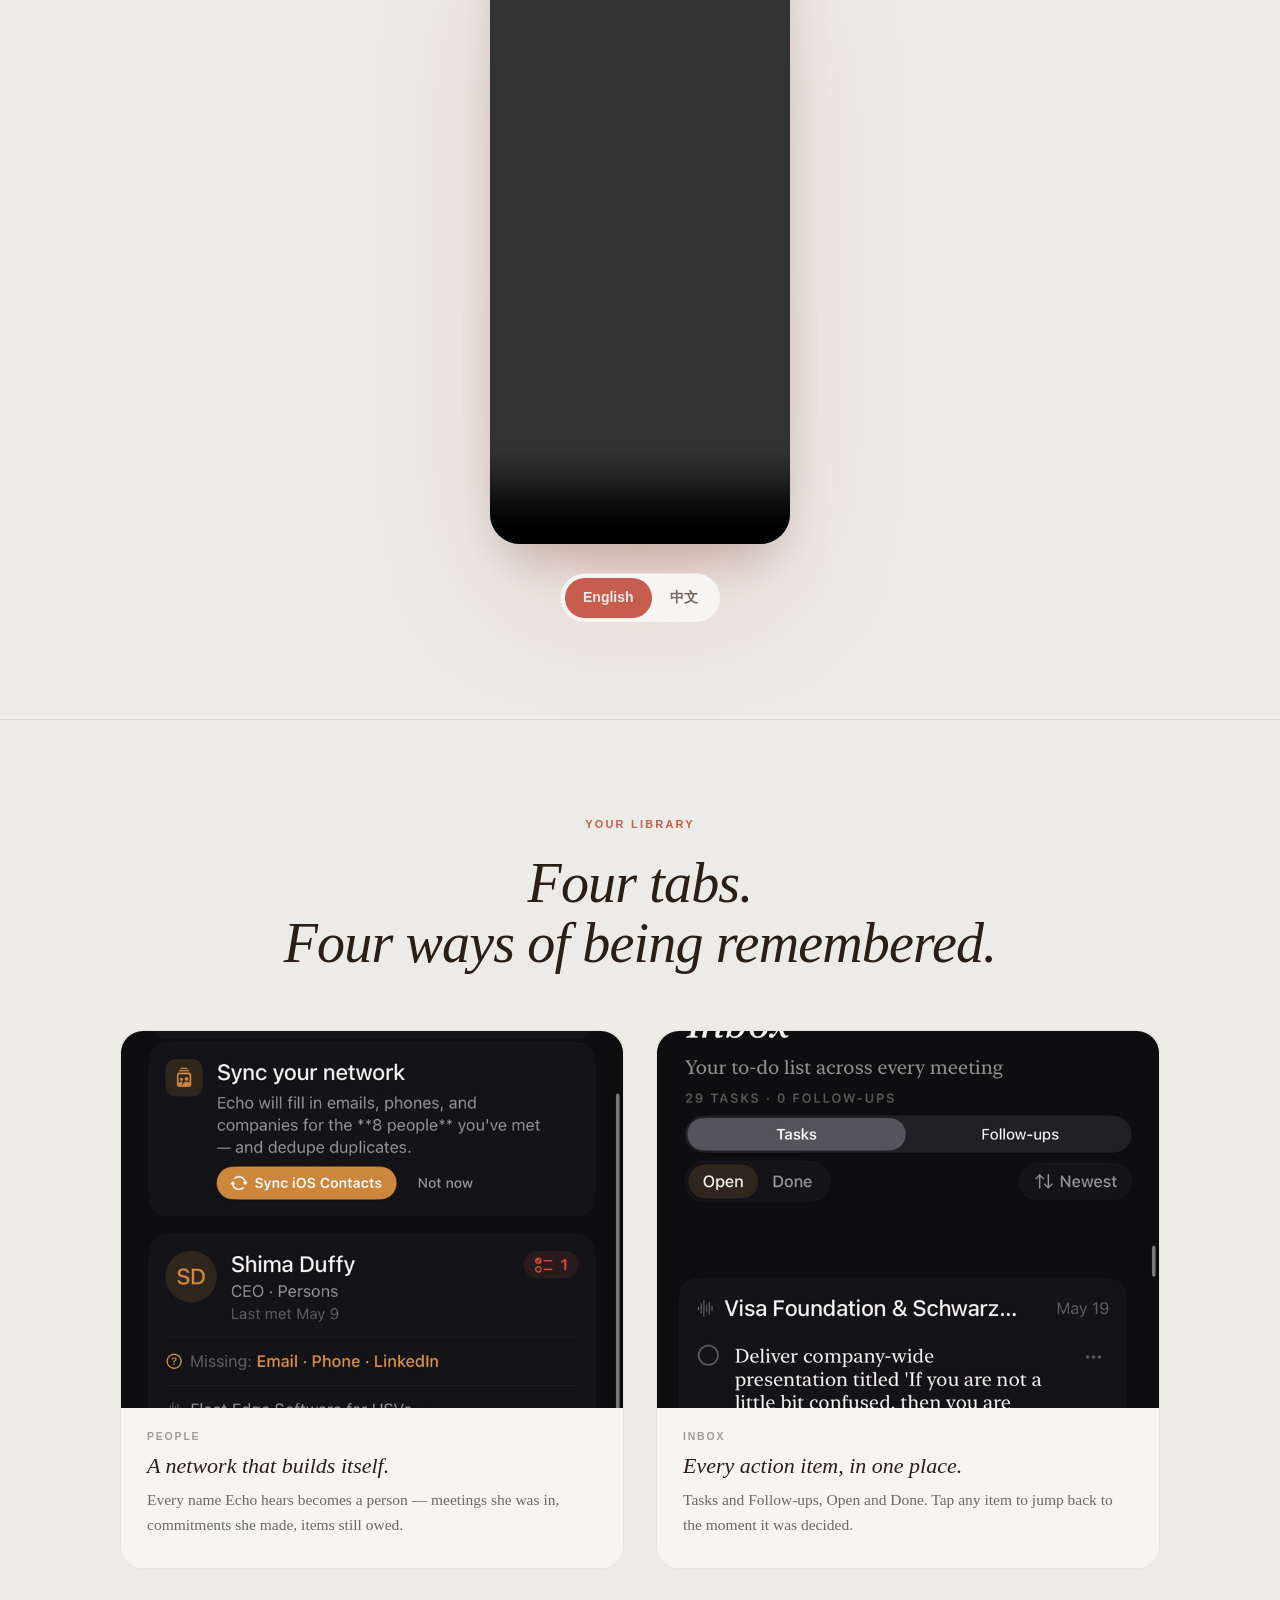
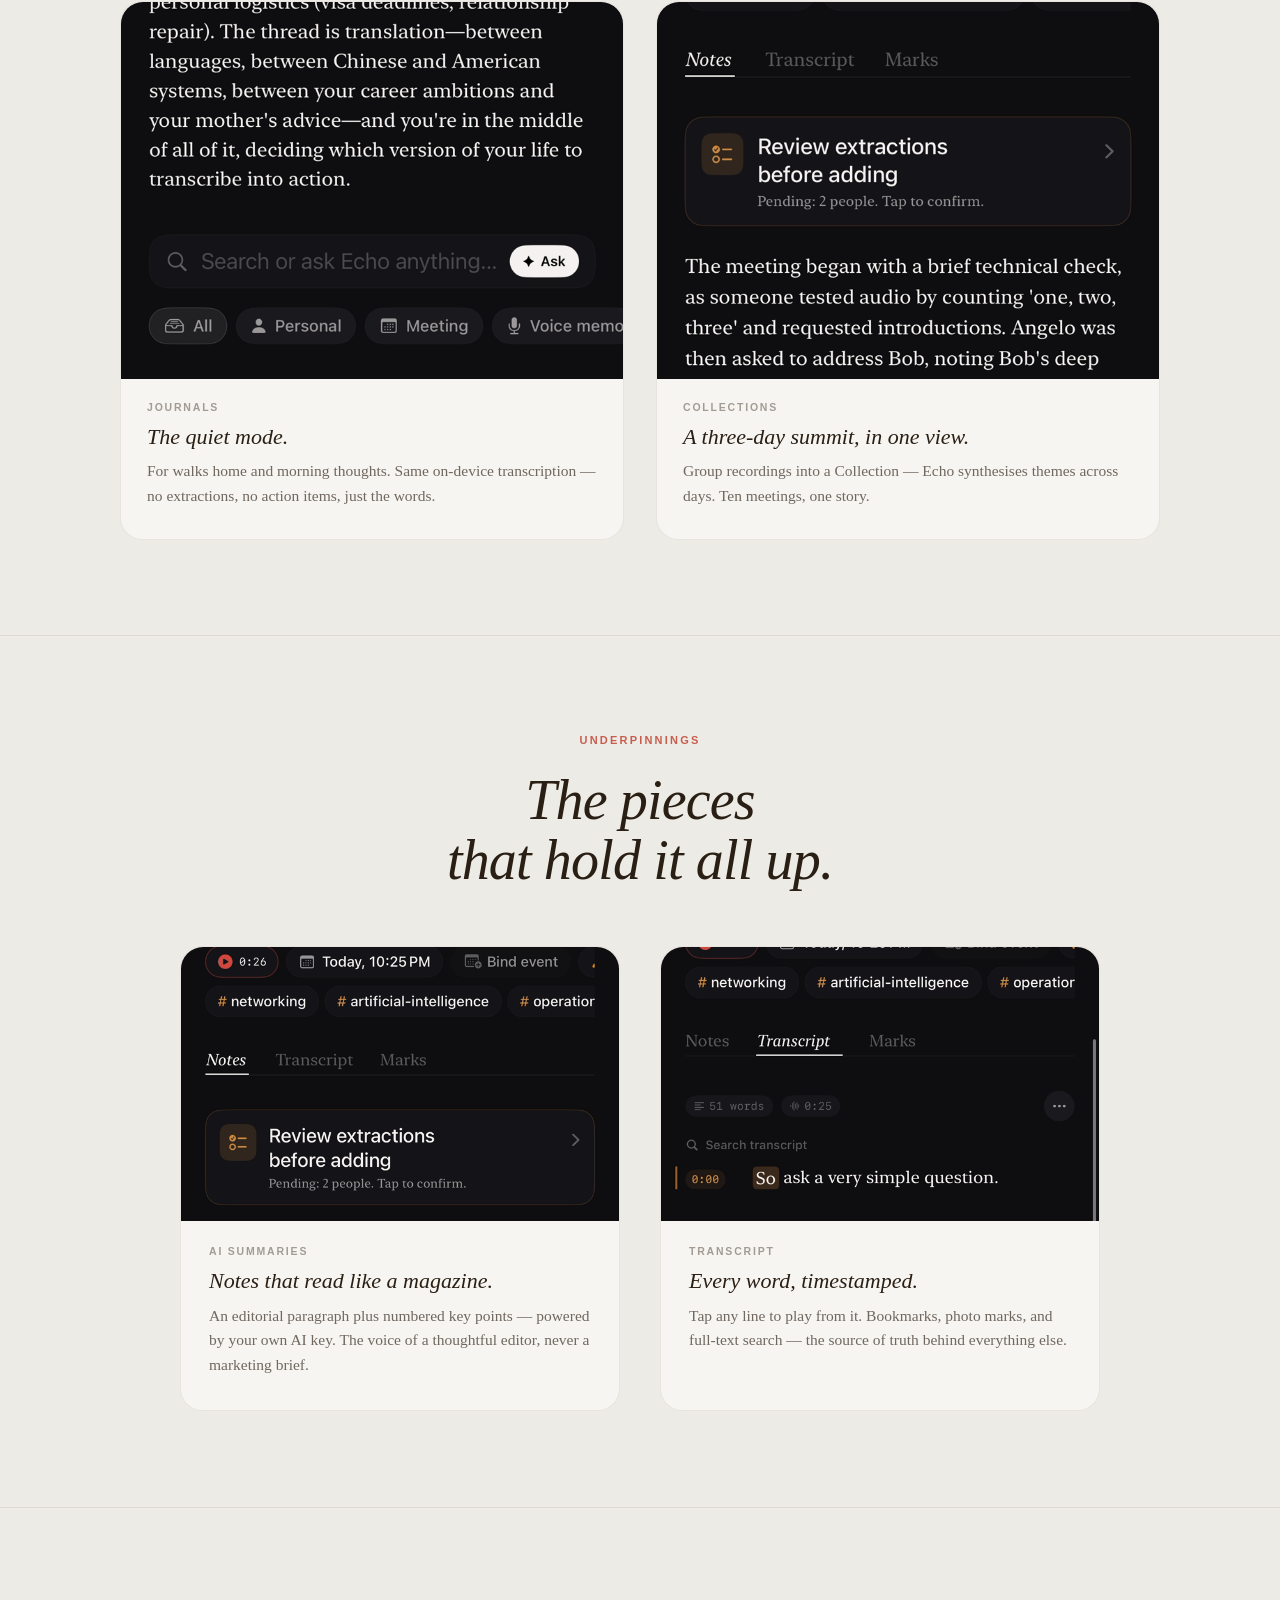
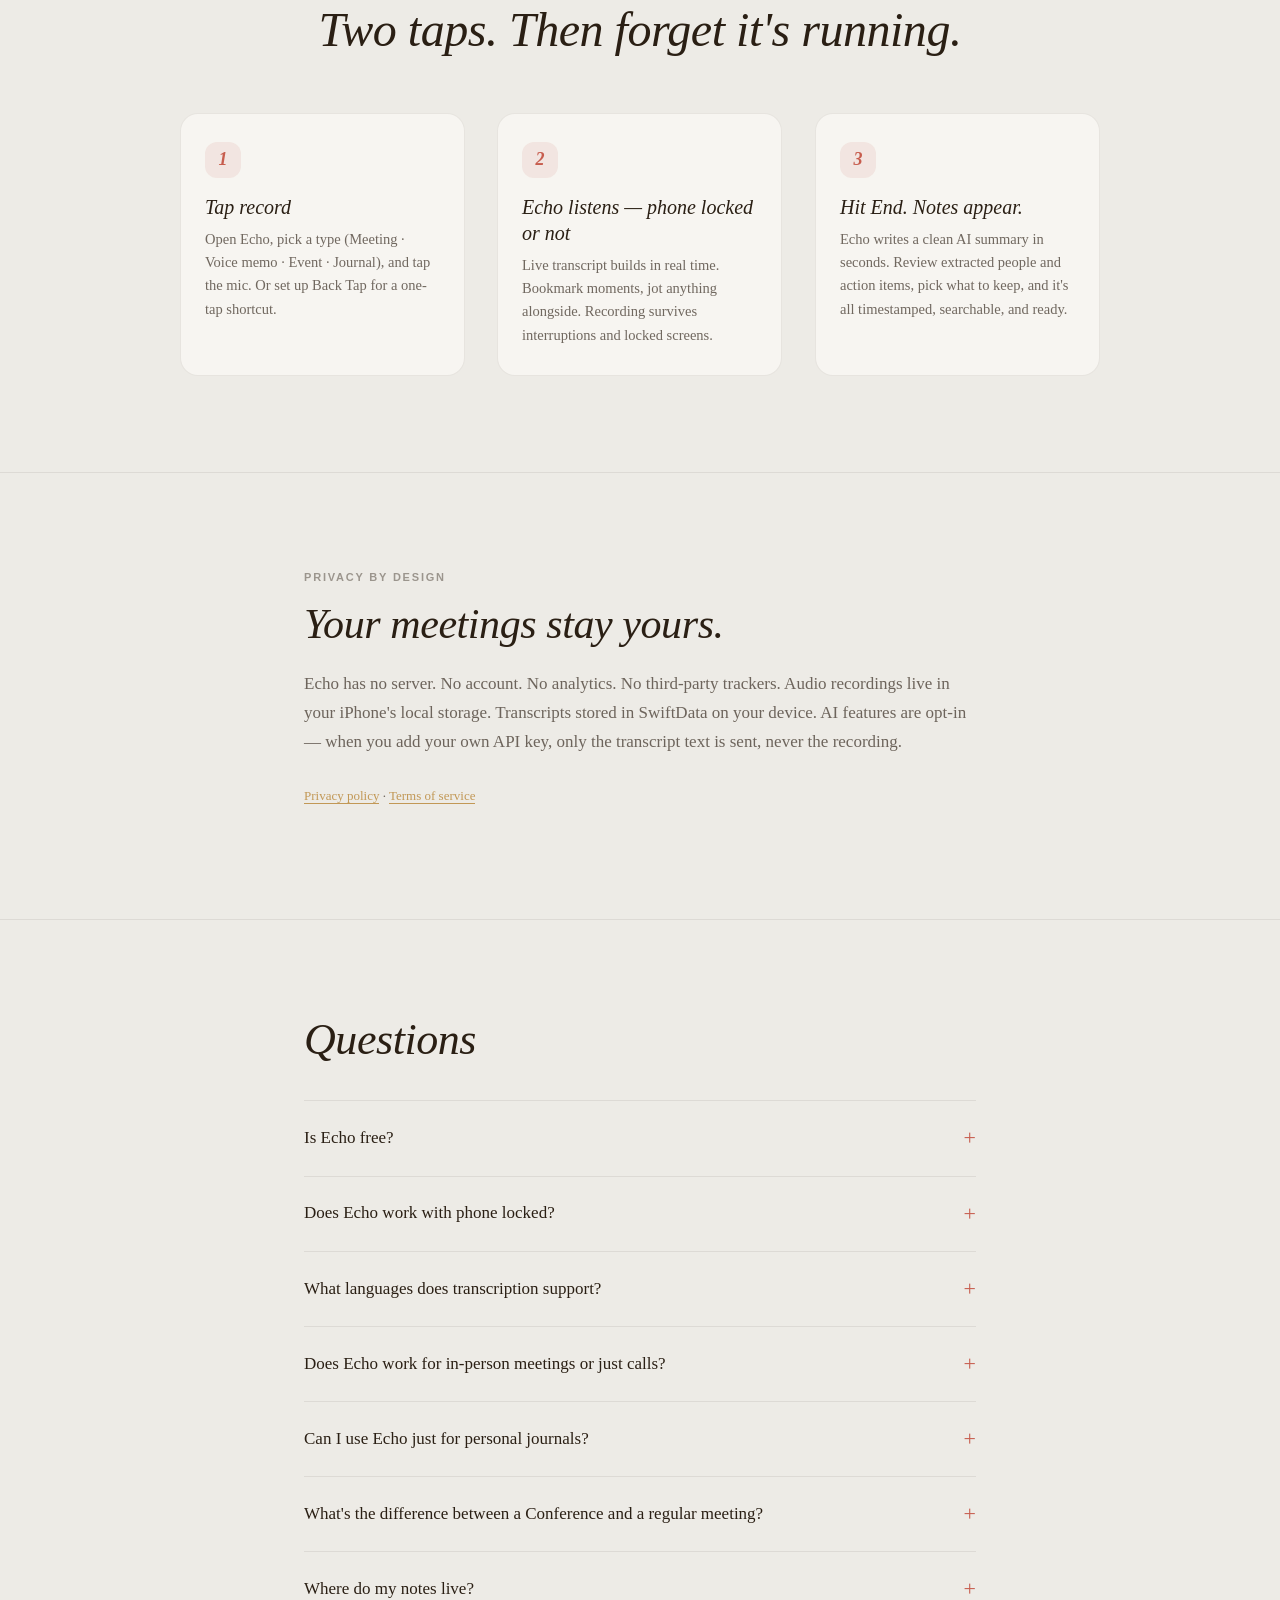
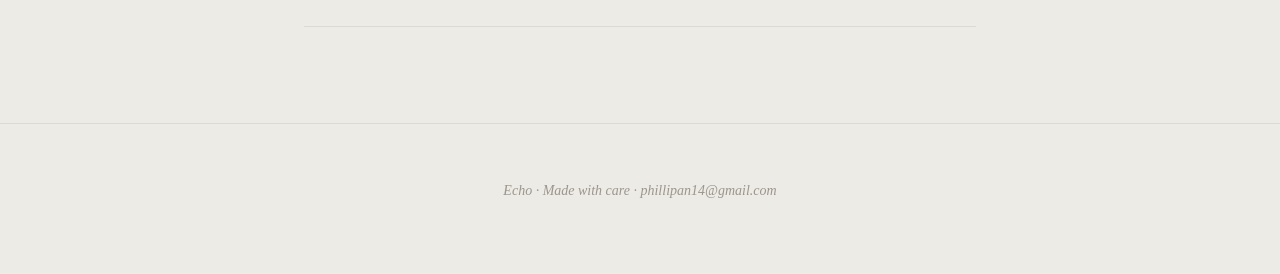
==== commit c2feb2a0: "Remove personal-bio references — Tsinghua / Schwarzman / founder name - Drop the 'Who's behind Echo?" ====
--- a/docs/index.html
+++ b/docs/index.html
@@ -179,10 +179,6 @@
             <details>
                 <summary>Where do my notes live?</summary>
                 <p>On your iPhone, in SwiftData. iCloud Backup catches them like any iPhone app. No server, no account — your meetings never leave your device unless you choose to send the transcript text to an AI provider for summary.</p>
-            </details>
-            <details>
-                <summary>Who's behind Echo?</summary>
-                <p>One person — Phillip An, a Schwarzman Scholar at Tsinghua University. Built solo because every meeting in Beijing was a translation problem with no good memory tool to match.</p>
             </details>
         </div>
     </section>
--- a/docs/style.css
+++ b/docs/style.css
@@ -770,8 +770,8 @@
     .mosaic-grid .tile:nth-child(5) { grid-column: 2 / span 1; }
 
     /* 2-tile variant — larger, paired side by side */
-    .mosaic-grid-2 {
-        grid-template-columns: 1fr 1fr !important;
+    .mosaic-grid.mosaic-grid-2 {
+        grid-template-columns: 1fr 1fr;
         gap: 40px;
         max-width: 920px;
         margin: 0 auto;
@@ -780,23 +780,32 @@
     .mosaic-grid-2 .tile-thumb { aspect-ratio: 16 / 10; margin: -28px -28px 22px; }
     .mosaic-grid-2 .tile-title { font-size: 22px; }
     .mosaic-grid-2 .tile-body { font-size: 15.5px; }
-
-    /* 4-tile variant — Library 2x2 */
-    .mosaic-grid-4 {
-        grid-template-columns: 1fr 1fr !important;
+}
+
+/* 4-tile variant — Library 2x2. Outside the @media so it overrides at every size. */
+.mosaic-grid.mosaic-grid-4 {
+    grid-template-columns: 1fr;
+    gap: 22px;
+    max-width: 1040px;
+    margin: 0 auto;
+}
+@media (min-width: 720px) {
+    .mosaic-grid.mosaic-grid-4 {
+        grid-template-columns: 1fr 1fr;
         gap: 32px;
-        max-width: 1000px;
-        margin: 0 auto;
-    }
-    .mosaic-grid-4 .tile { padding: 26px 26px 30px; }
-    .mosaic-grid-4 .tile-thumb { aspect-ratio: 16 / 11; margin: -26px -26px 20px; }
-    .mosaic-grid-4 .tile-title { font-size: 21px; }
-    .mosaic-grid-4 .tile-body { font-size: 15px; }
-}
-
-@media (max-width: 719px) {
-    .mosaic-grid-4 { gap: 22px; }
-}
+    }
+}
+.mosaic-grid-4 .tile { padding: 26px 26px 30px; }
+.mosaic-grid-4 .tile:nth-child(n) { grid-column: auto; }
+.mosaic-grid-4 .tile-thumb {
+    aspect-ratio: 4 / 3;
+    margin: -26px -26px 20px;
+}
+.mosaic-grid-4 .tile-thumb img {
+    object-position: center 20%;
+}
+.mosaic-grid-4 .tile-title { font-size: 22px; }
+.mosaic-grid-4 .tile-body { font-size: 15.5px; }
 
 .tile {
     background: var(--surface);
